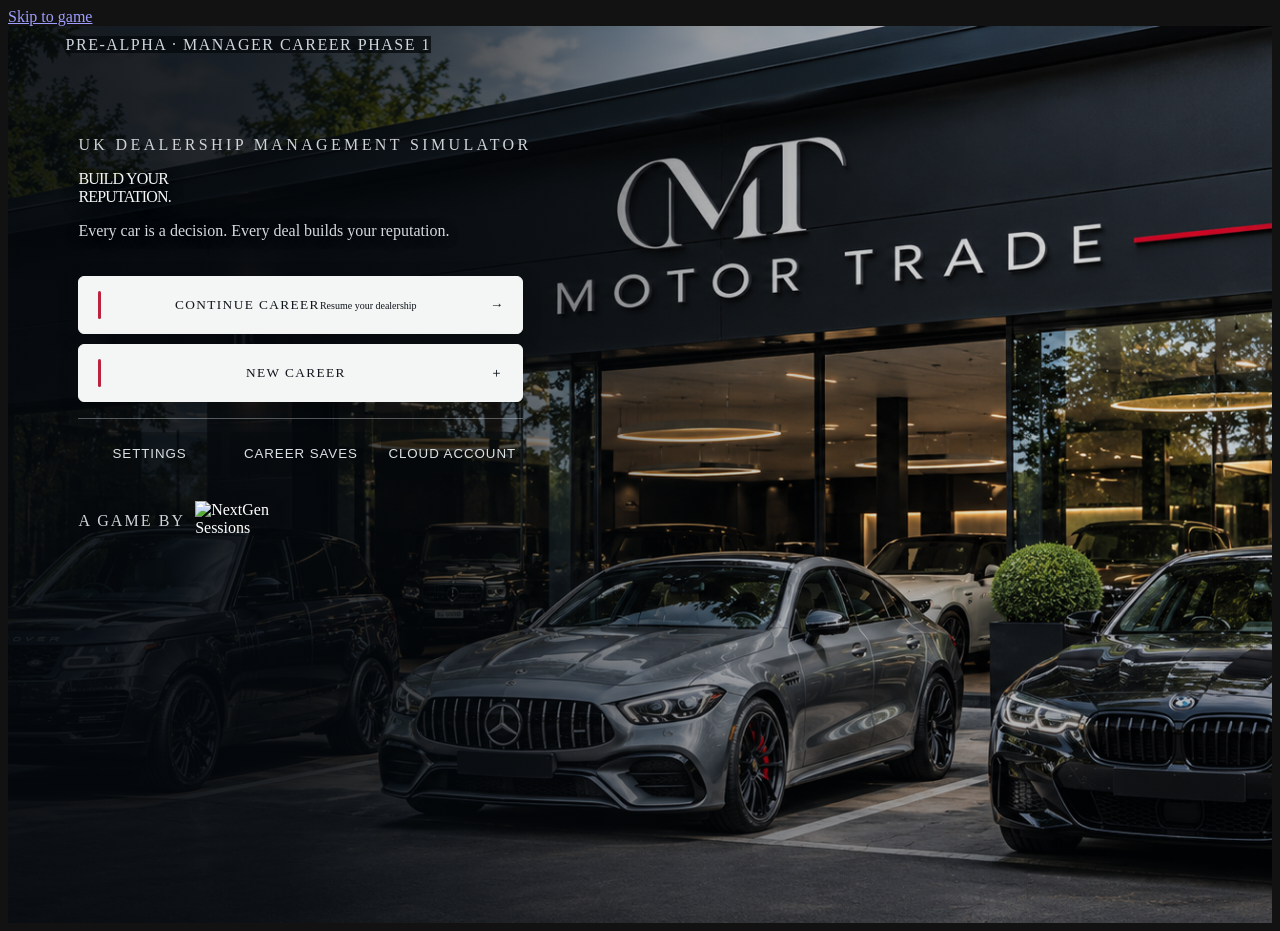
==== index.html @ a19a44f8 "Force browsers to load corrected save validation for manager induction completion" ====
<!doctype html>
<html lang="en-GB">
<head>
  <meta charset="utf-8">
  <meta name="viewport" content="width=device-width,initial-scale=1,viewport-fit=cover">
  <meta name="theme-color" content="#0c151c">
  <meta name="color-scheme" content="dark">
  <meta name="description" content="The Motor Trade by NextGen Sessions. Start a career and build a UK used-car dealership in a management simulation.">
  <meta property="og:type" content="website">
  <meta property="og:site_name" content="NextGen Sessions">
  <meta property="og:title" content="The Motor Trade | UK Car Dealership Simulator">
  <meta property="og:description" content="Every car is a decision. Start a dealership career.">
  <meta property="og:url" content="https://billz2026.github.io/TheMotorTrade/">
  <link rel="canonical" href="https://billz2026.github.io/TheMotorTrade/">
  <link rel="icon" href="./favicon.svg" type="image/svg+xml">
  <link rel="preconnect" href="https://fonts.googleapis.com">
  <link rel="preconnect" href="https://fonts.gstatic.com" crossorigin>
  <link href="https://fonts.googleapis.com/css2?family=Barlow+Condensed:wght@500;600;700;800;900&family=DM+Sans:wght@400;500;600;700;800&family=JetBrains+Mono:wght@500;600;700&display=swap" rel="stylesheet">
  <link rel="stylesheet" href="./styles.css?v=51">
  <link rel="stylesheet" href="./dashboard-polish.css?v=1">
  <link rel="stylesheet" href="./inbox-polish.css?v=1">
  <link rel="stylesheet" href="./auction-polish.css?v=1">
  <link rel="stylesheet" href="./buying-polish.css?v=1">
  <link rel="stylesheet" href="./stock-polish.css?v=2">
  <link rel="stylesheet" href="./sales-polish.css?v=3">
  <link rel="stylesheet" href="./aftersales-polish.css?v=1">
  <link rel="stylesheet" href="./workshop-polish.css?v=1">
  <link rel="stylesheet" href="./finance-polish.css?v=2">
  <link rel="stylesheet" href="./events-polish.css?v=2">
  <link rel="stylesheet" href="./reports-polish.css?v=1">
  <link rel="stylesheet" href="./staff-polish.css?v=2">
  <link rel="stylesheet" href="./premises-polish.css?v=1">
  <link rel="stylesheet" href="./career-progression.css?v=1">
  <link rel="stylesheet" href="./empire-theme-2026.css?v=2">
  <link rel="stylesheet" href="./group-headquarters.css?v=2">
  <link rel="stylesheet" href="./dealer-principal.css?v=1">
  <link rel="stylesheet" href="./supervisor-operations.css?v=1">
  <link rel="stylesheet" href="./menu-brand-2026.css?v=1">
  <link rel="stylesheet" href="./menu-refinement-2026.css?v=1">
  <link rel="stylesheet" href="./career-theme-2026.css?v=2">
  <link rel="stylesheet" href="./dashboard-one-page-2026.css?v=1">
  <link rel="stylesheet" href="./inbox-theme-2026.css?v=2">
  <link rel="stylesheet" href="./auction-theme-2026.css?v=1">
  <link rel="stylesheet" href="./buying-theme-2026.css?v=1">
  <link rel="stylesheet" href="./stock-theme-2026.css?v=1">
  <link rel="stylesheet" href="./workshop-theme-2026.css?v=1">
  <link rel="stylesheet" href="./sales-theme-2026.css?v=1">
  <link rel="stylesheet" href="./finance-theme-2026.css?v=1">
  <link rel="stylesheet" href="./reports-theme-2026.css?v=1">
  <link rel="stylesheet" href="./events-theme-2026.css?v=1">
  <link rel="stylesheet" href="./staff-theme-2026.css?v=1">
  <link rel="stylesheet" href="./reputation-theme-2026.css?v=1">
  <link rel="stylesheet" href="./dealership-theme-2026.css?v=1">
  <link rel="stylesheet" href="./inbox-command-centre.css?v=1">
  <link rel="stylesheet" href="./inbox-compact-premium.css?v=1">
  <link rel="stylesheet" href="./setup-theme-2026.css?v=1">
  <link rel="stylesheet" href="./manager-career.css?v=3">
  <link rel="stylesheet" href="./manager-recruitment.css?v=2">
  <link rel="stylesheet" href="./manager-induction.css?v=1">
  <script src="./vehicle-intel.js?v=3" defer></script>
  <script src="./vehicle-photos.js?v=5" defer></script>
  <script src="./vehicle-accuracy.js?v=1" defer></script>
  <script src="./vehicle-market.js?v=4" defer></script>
  <script src="./premises.js?v=2" defer></script>
  <script src="./people.js?v=9" defer></script>
  <script src="./calendar.js?v=1" defer></script>
  <script src="./monthly.js?v=13" defer></script>
  <script src="./empire-progression.js?v=3" defer></script>
  <script src="./motor-group.js?v=2" defer></script>
  <script src="./dealer-delegation.js?v=2" defer></script>
  <script src="./supervisor-operations.js?v=2" defer></script>
  <script src="./auction-supervisor.js?v=1" defer></script>
  <script src="./career-progression.js?v=5" defer></script>
  <script src="./events.js?v=3" defer></script>
  <script src="./showroom-traffic.js?v=2" defer></script>
  <script src="./workshop.js?v=5" defer></script>
  <script src="./stock-ageing.js?v=1" defer></script>
  <script src="./customers.js?v=14" defer></script>
  <script src="./aftersales.js?v=1" defer></script>
  <script src="./manager-career.js?v=6" defer></script>
  <script src="./manager-interview-bank.js?v=1" defer></script>
  <script src="./manager-recruitment.js?v=4" defer></script>
  <script src="./manager-induction.js?v=3" defer></script>
  <script src="./trading.js?v=34" defer></script>
  <script src="./vehicle-cards.js?v=5" defer></script>
  <script src="./vehicle-view.js?v=5" defer></script>
  <script src="./staff-performance.js?v=1" defer></script>
  <script src="./people-view.js?v=14" defer></script>
  <script src="./monthly-view.js?v=11" defer></script>
  <script src="./events-view.js?v=8" defer></script>
  <script src="./workshop-view.js?v=8" defer></script>
  <script src="./customers-view.js?v=16" defer></script>
  <script src="./aftersales-view.js?v=1" defer></script>
  <script src="./premises-view.js?v=6" defer></script>
  <script src="./group-headquarters-view.js?v=2" defer></script>
  <script src="./auction-hall-view.js?v=4" defer></script>
  <script src="./dashboard-view.js?v=5" defer></script>
  <script src="./inbox-office.js?v=8" defer></script>
  <script src="./buying-desk-view.js?v=5" defer></script>
  <script src="./stock-view.js?v=4" defer></script>
  <script src="./cashflow-forecast.js?v=3" defer></script>
  <script src="./finance-view.js?v=6" defer></script>
  <script src="./career-storage.js?v=2" defer></script>
  <script src="https://cdn.jsdelivr.net/npm/@supabase/supabase-js@2.57.0/dist/umd/supabase.min.js" defer></script>
  <script src="./cloud-config.js?v=1" defer></script>
  <script src="./cloud-careers.js?v=1" defer></script>
  <script src="./cloud-account-ui.js?v=1" defer></script>
  <script src="./simulator.js?v=58" defer></script>
  <title>The Motor Trade | UK Car Dealer Simulator</title>
</head>
<body>
  <a class="skip-link" href="#app">Skip to game</a>
  <div class="top-stripe" aria-hidden="true"></div>
  <div id="app" role="main">
    <section class="menu-screen" id="screen-menu" aria-labelledby="menu-title">
      <header class="menu-top"><span class="menu-status">PRE-ALPHA · MANAGER CAREER PHASE 1</span></header>
      <div class="menu-layout">
        <div class="menu-lead">
          <div class="menu-intro">
            <span class="menu-eyebrow">UK DEALERSHIP MANAGEMENT SIMULATOR</span>
            <span class="menu-mobile-title" aria-hidden="true">THE MOTOR TRADE</span>
            <h1 id="menu-title">BUILD YOUR <span>REPUTATION.</span></h1>
            <p class="menu-strapline">Every car is a decision. Every deal builds your reputation.</p>
          </div>
          <nav class="menu-actions" aria-label="Main menu">
            <div class="menu-primary-actions">
              <button type="button" class="action-btn action-btn-primary" id="menu-continue" data-action="resume" hidden><span><strong>CONTINUE CAREER</strong><small id="menu-resume-description" class="menu-visually-hidden">Resume your dealership</small></span><span class="arrow" aria-hidden="true">→</span></button>
              <button type="button" class="action-btn action-btn-secondary" id="menu-new-career" data-action="new-career"><span><strong>NEW CAREER</strong></span><span class="arrow" aria-hidden="true">＋</span></button>
            </div>
            <div class="menu-utility-actions">
              <button type="button" class="action-btn action-btn-muted" data-action="toggle-settings" aria-controls="menu-guide" aria-expanded="false"><span><strong>SETTINGS</strong></span></button>
              <button type="button" class="action-btn action-btn-muted" data-action="toggle-career-tools" aria-controls="career-tools" aria-expanded="false"><span><strong>CAREER SAVES</strong></span></button>
              <button type="button" class="action-btn action-btn-muted menu-account-button" id="menu-account-toggle" data-cloud-action="toggle-account" aria-controls="cloud-account-panel" aria-expanded="false"><span><strong>CLOUD ACCOUNT</strong></span></button>
            </div>
          </nav>
          <div class="menu-publisher-lockup">
            <span class="menu-publisher-label">A GAME BY</span>
            <img class="parent-wordmark" src="./assets/nextgen-header-wordmark-2026.webp" alt="NextGen Sessions" width="1600" height="663" decoding="async">
          </div>
          <section class="cloud-account-panel" id="cloud-account-panel" hidden aria-label="Player account and cloud saves">
            <div class="cloud-account-heading"><strong>YOUR PLAYER ACCOUNT</strong><span>SECURE CLOUD SAVE</span></div>
            <p id="cloud-service-message" role="status">Checking cloud service. Guest careers remain available.</p>
            <div id="cloud-auth-guest" hidden>
              <div class="cloud-auth-modes">
                <button type="button" id="cloud-mode-signin" data-cloud-action="signin-mode" aria-pressed="true">SIGN IN</button>
                <button type="button" id="cloud-mode-signup" data-cloud-action="signup-mode" aria-pressed="false">CREATE ACCOUNT</button>
              </div>
              <form id="cloud-auth-form">
                <div id="cloud-username-field" hidden>
                  <label for="cloud-username">PLAYER USERNAME</label>
                  <input id="cloud-username" type="text" minlength="3" maxlength="20" pattern="[A-Za-z0-9_-]{3,20}" autocomplete="username" placeholder="Your player name">
                </div>
                <label for="cloud-email">EMAIL ADDRESS</label>
                <input id="cloud-email" type="email" autocomplete="email" maxlength="254" placeholder="player@example.com" required>
                <div id="cloud-password-field">
                  <label for="cloud-password">PASSWORD</label>
                  <input id="cloud-password" type="password" autocomplete="current-password" minlength="8" placeholder="At least 8 characters" required>
                </div>
                <button class="cloud-main-button" id="cloud-auth-submit" type="submit">SIGN IN</button>
              </form>
              <button type="button" class="cloud-link-button" id="cloud-forgot" data-cloud-action="forgot-password">Forgot password?</button>
              <p class="cloud-help">Your email is used for signing in. Your username is your display name. Passwords are managed by Supabase, not stored in the game.</p>
            </div>
            <div id="cloud-password-recovery" hidden>
              <form id="cloud-recovery-form">
                <label for="cloud-new-password">NEW PASSWORD</label>
                <input id="cloud-new-password" type="password" minlength="8" autocomplete="new-password" required>
                <button class="cloud-main-button" type="submit">UPDATE PASSWORD</button>
              </form>
            </div>
            <div id="cloud-auth-user" hidden>
              <p class="cloud-welcome">SIGNED IN AS <strong id="cloud-user-display"></strong></p>
              <p id="cloud-career-summary">Checking for your saved dealership…</p>
              <div class="cloud-actions">
                <button type="button" id="cloud-load-career" data-cloud-action="load-cloud" hidden>LOAD CLOUD CAREER</button>
                <button type="button" id="cloud-resume-device" data-cloud-action="resume-device" hidden>RESUME DEVICE ACCOUNT COPY</button>
                <button type="button" id="cloud-upload-career" data-cloud-action="upload-guest" hidden>UPLOAD DEVICE CAREER</button>
                <button type="button" id="cloud-retry-save" data-cloud-action="retry-cloud" hidden>RETRY CLOUD SAVE</button>
                <button type="button" id="cloud-signout" data-cloud-action="signout">SIGN OUT</button>
              </div>
              <p id="cloud-save-status" role="status" aria-live="polite"></p>
              <p class="cloud-help">Cloud saves use your account. Existing guest careers stay separate until you explicitly upload them.</p>
            </div>
            <p id="cloud-account-feedback" role="status" aria-live="polite" hidden></p>
          </section>
          <div class="menu-save-warning" id="menu-save-warning" role="alert" hidden></div>
          <div id="career-tools" class="career-tools" hidden aria-label="Career save and recovery options">
            <strong>SAVE & RECOVERY</strong>
            <p>Careers save automatically in this browser. Export a JSON backup to keep a copy outside this device or transfer it to another browser.</p>
            <div class="career-tools-actions">
              <button type="button" id="career-export" data-action="export-career">EXPORT CAREER</button>
              <button type="button" data-action="choose-import">IMPORT BACKUP</button>
              <button type="button" id="career-restore" data-action="restore-career" hidden>RESTORE PREVIOUS SAVE</button>
            </div>
            <p id="career-tools-message" role="status" hidden></p>
          </div>
          <input id="career-import-file" type="file" accept=".json,application/json" hidden aria-label="Import The Motor Trade career backup">
          <div class="menu-guide" id="menu-guide" hidden aria-label="Display settings">
            <div class="menu-setting-row"><span>SHOWROOM BACKGROUND</span><button type="button" id="menu-setting-bg" data-action="toggle-showroom" aria-pressed="true">ON</button></div>
            <div class="menu-setting-row"><span>MENU ANIMATION</span><button type="button" id="menu-setting-motion" data-action="toggle-motion" aria-pressed="true">ON</button></div>
          </div>
        </div>
      </div>
    </section>

    <section class="setup-screen" id="screen-setup" hidden aria-labelledby="setup-title">
      <header class="setup-header"><button type="button" class="quiet-button" data-action="menu">← MAIN MENU</button><span>NEW MANAGER CAREER / JOB APPLICATIONS</span></header>
      <div class="manager-setup-layout">
        <div class="manager-setup-left">
          <div class="manager-setup-brand">
            <img src="./assets/nextgen-header-wordmark-2026.webp" width="1600" height="663" alt="NextGen Sessions">
            <span>THE MOTOR <b>TRADE.</b></span>
          </div>
          <p class="manager-kicker">MANAGER CAREER · APPOINTMENT 01</p>
          <h1 id="setup-title">APPLY FOR YOUR FIRST <em>MANAGEMENT JOB.</em></h1>
          <p class="manager-setup-lead">Start with a modest motor-trade CV. Choose a vacancy, submit an application and earn an interview invitation. Only a successful interview can lead to an employment offer.</p>
          <form id="career-form">
            <div class="manager-step-heading"><span>01</span> CREATE YOUR MANAGER</div>
            <label class="input-label" for="dealership-name">MANAGER NAME</label>
            <input id="dealership-name" name="dealershipName" type="text" maxlength="36" minlength="2" value="Alex Morgan" autocomplete="name" required>
            <p class="field-help">Your personal identity is independent of the dealership.</p>
            <div class="manager-profile-grid">
              <div class="manager-profile-field"><label class="input-label" for="manager-dob">DATE OF BIRTH</label><input id="manager-dob" name="dateOfBirth" type="date" value="2001-06-15" min="1960-11-10" max="2005-11-09" required></div>
              <div class="manager-profile-field"><label class="input-label" for="manager-age">AGE AT CAREER START</label><output id="manager-age" for="manager-dob">25 years</output></div>
              <div class="manager-profile-field"><label class="input-label" for="manager-hometown">HOME TOWN</label><input id="manager-hometown" name="hometown" type="text" maxlength="40" minlength="2" value="Birmingham" autocomplete="address-level2" required></div>
              <div class="manager-profile-field"><label class="input-label" for="manager-experience">MOTOR TRADE EXPERIENCE</label><select id="manager-experience" name="experienceYears"><option value="1">1 year</option><option value="2" selected>2 years</option><option value="3">3 years</option></select></div>
              <div class="manager-profile-field"><label class="input-label" for="manager-background">MOST RECENT ROLE</label><select id="manager-background" name="previousRole"><option value="sales-assistant" selected>Sales Assistant</option><option value="junior-sales">Junior Sales Executive</option><option value="buying-assistant">Vehicle Buying Assistant</option><option value="service-admin">Service Administrator</option><option value="vehicle-prep">Vehicle Preparation Assistant</option></select></div>
              <div class="manager-profile-field"><label class="input-label" for="manager-qualification">EDUCATION / TRAINING</label><select id="manager-qualification" name="qualification"><option value="gcse" selected>GCSEs / equivalent</option><option value="sales-level2">Level 2 Sales / Customer Service</option><option value="vehicle-level2">Level 2 Motor Vehicle</option><option value="business-level3">Level 3 Business Administration</option></select></div>
            </div>
            <div class="manager-cv-teaser" aria-live="polite"><div><strong>ENTRY-LEVEL CV</strong><span>90-DAY PROBATION</span></div><p id="manager-cv-teaser">25 years · Birmingham · Sales Assistant · 2 years trade experience</p><small>No prior dealership management appointments. Limited track record.</small></div>
            <div class="manager-step-heading"><span>02</span> SELECT YOUR FIRST EMPLOYER</div>
            <div class="manager-choice-panel" aria-live="polite">
              <strong id="manager-employer-name">Select a dealership</strong>
              <p id="manager-employer-description">Choose an accessible independent from the employer list.</p>
            </div>
            <div class="manager-setup-facts" aria-label="Selected dealership appointment">
              <div><small>EMPLOYER CASH</small><strong id="manager-opening-cash">—</strong></div>
              <div><small>BOARD SALES TARGET</small><strong id="manager-board-target">—</strong></div>
              <div><small>STARTING MANAGER REP</small><strong>5 / 100</strong></div>
              <div><small>OPENING TEAM</small><strong>4 salaried staff</strong></div>
            </div>
            <p class="manager-setup-disclaimer">You are applying for a job, not buying this business. The owner reviews your CV and interview. Rejection is possible. Only accepting an actual offer creates the managed dealership.</p>
            <p id="application-candidate-notice" class="application-candidate-notice" hidden>Your CV is locked while job applications are active. To change your details, you must restart the job search.</p>
            <button class="manager-setup-submit" id="manager-career-submit" type="submit">APPLY FOR THIS VACANCY <span aria-hidden="true">→</span></button>
            <button type="button" id="restart-job-search" class="application-reset" data-action="restart-job-search" hidden>RESTART JOB SEARCH WITH A NEW CV</button>
          </form>
        </div>
        <div class="manager-setup-right" aria-labelledby="manager-employer-heading">
          <div class="manager-setup-right-head">
            <div><p class="manager-kicker">UK MOTOR TRADE JOB CENTRE</p><h2 id="manager-employer-heading">Current management vacancies</h2><p>Shortlisting and interviews are required. More established employers remain inaccessible at entry level.</p></div>
            <span class="manager-employer-count" id="manager-employer-count">20 AVAILABLE</span>
          </div>
          <div class="manager-employer-tools">
            <input id="employer-search" type="search" placeholder="Search dealership or city" aria-label="Search dealerships" autocomplete="off">
            <select id="employer-filter" aria-label="Filter employer availability">
              <option value="all">All 50</option>
              <option value="available">Available</option>
              <option value="locked">Locked</option>
            </select>
          </div>
          <div class="manager-employer-register" id="employer-list" role="group" aria-label="Available and locked dealerships"></div>
        </div>
      </div>
    </section>

    <section class="recruitment-screen" id="screen-recruitment" hidden aria-labelledby="recruitment-title">
      <header class="recruitment-topbar">
        <button type="button" class="quiet-button" data-action="menu">← MAIN MENU</button>
        <span>MANAGER CAREER / RECRUITMENT PROCESS</span>
      </header>
      <main class="recruitment-shell">
        <aside class="recruitment-company">
          <p class="manager-kicker">THE MOTOR TRADE / APPOINTMENTS</p>
          <h1 id="recruitment-title">Management <em>interview</em></h1>
          <p class="recruitment-lead">Your answers help determine whether the owner will offer you the role. Good answers improve your chances; an appointment is not automatic.</p>
          <div class="recruitment-company-details" id="recruitment-company-details"></div>
          <div class="recruitment-sidebar-note" id="recruitment-candidate-summary"></div>
          <button type="button" class="recruitment-back" data-action="return-to-job-search" id="recruitment-vacancies-link">VIEW OTHER VACANCIES</button>
          <button type="button" class="recruitment-back recruitment-reset" data-action="restart-job-search">RESTART APPLICATIONS &amp; CV</button>
        </aside>
        <div class="recruitment-main">
          <div id="recruitment-stage" aria-live="polite"></div>
          <p class="recruitment-save-warning" id="recruitment-save-warning" role="status" hidden>Unable to save application progress in this browser. Keep this tab open.</p>
        </div>
      </main>
    </section>

    <section class="induction-screen" id="screen-induction" hidden aria-labelledby="induction-title">
      <header class="induction-topbar">
        <button type="button" class="quiet-button" data-action="menu">← MAIN MENU</button>
        <span>MANAGER CAREER / FIRST-DAY INDUCTION</span>
      </header>
      <main class="induction-shell">
        <aside class="induction-aside">
          <p class="manager-kicker">YOUR FIRST APPOINTMENT</p>
          <h1 id="induction-title">MEET THE TEAM.<br><em>TAKE CONTROL.</em></h1>
          <p>Your first day is a genuine management handover. Meet your employer's actual team, inspect the opening position and set the limits your staff will work within.</p>
          <div id="induction-company-summary" class="induction-company-summary"></div>
          <div id="induction-progress-list" class="induction-progress-list"></div>
          <p class="induction-notice">No trading day advances until you complete induction. The company's cash and staff remain unchanged by introductory meetings.</p>
        </aside>
        <section class="induction-content">
          <div id="induction-content" aria-live="polite"></div>
        </section>
      </main>
    </section>

    <section class="game-screen" id="screen-career" hidden aria-label="Career mode">
      <div class="career-layout">
        <aside class="career-sidebar">
          <button type="button" class="sidebar-logo" data-action="dashboard" aria-label="Go to dashboard">
            <span class="sidebar-identity-art" aria-hidden="true"><img src="./assets/motor-trade-approved-logo.png" width="1920" height="819" alt="" decoding="async"></span>
            <span class="sidebar-identity-caption">DEALERSHIP MANAGEMENT</span>
          </button>
          <div class="sidebar-career sidebar-career-featured" aria-label="Your dealership">
            <span class="section-overline" id="sidebar-career-label">YOUR DEALERSHIP</span>
            <strong data-bind="company">FIRST LOT MOTORS</strong>
            <small id="manager-sidebar-role">INDEPENDENT MOTOR TRADER</small>
          </div>
          <div class="sidebar-rule"></div>
          <p class="nav-heading">DEPARTMENTS</p>
          <nav class="career-nav" aria-label="Career navigation">
            <button type="button" data-page="manager" id="manager-profile-nav" hidden><span class="nav-icon"><svg viewBox="0 0 24 24" class="nav-svg" fill="none" stroke="currentColor" stroke-width="1.7" stroke-linecap="round" stroke-linejoin="round" aria-hidden="true"><circle cx="12" cy="7" r="4"/><path d="M4 21v-2a8 8 0 0 1 16 0v2M19 4h3m-1-2v4"/></svg></span> Manager Profile</button>
            <button type="button" data-page="dashboard" aria-current="page"><span class="nav-icon"><svg viewBox="0 0 24 24" class="nav-svg" fill="none" stroke="currentColor" stroke-width="1.7" stroke-linecap="round" stroke-linejoin="round" aria-hidden="true"><rect x="3" y="3" width="7" height="7" rx="1"/><rect x="14" y="3" width="7" height="7" rx="1"/><rect x="3" y="14" width="7" height="7" rx="1"/><rect x="14" y="14" width="7" height="7" rx="1"/></svg></span> Dashboard</button>
            <button type="button" data-page="inbox"><span class="nav-icon"><svg viewBox="0 0 24 24" class="nav-svg" fill="none" stroke="currentColor" stroke-width="1.7" stroke-linecap="round" stroke-linejoin="round" aria-hidden="true"><rect x="3" y="5" width="18" height="14" rx="2"/><path d="m3 7 9 6 9-6"/></svg></span> Inbox <span class="nav-unread" data-bind="unread" hidden>3</span></button>
            <button type="button" data-page="auctionHall"><span class="nav-icon"><svg viewBox="0 0 24 24" class="nav-svg" fill="none" stroke="currentColor" stroke-width="1.7" stroke-linecap="round" stroke-linejoin="round" aria-hidden="true"><path d="m9 7 8 8M12 4l8 8M7 10l8 8M4 21l7-7M3 21h8"/><path d="M10 2 7 5l11 11 3-3z"/></svg></span> Auction Hall</button>
            <button type="button" data-page="auctions"><span class="nav-icon"><svg viewBox="0 0 24 24" class="nav-svg" fill="none" stroke="currentColor" stroke-width="1.7" stroke-linecap="round" stroke-linejoin="round" aria-hidden="true"><path d="M2 12 7 7l4 2 3-3 8 5-6 9-5-3-4 2-5-5z"/><path d="m8 14 4 3 2-2"/></svg></span> Buying Desk</button>
            <button type="button" data-page="stock"><span class="nav-icon"><svg viewBox="0 0 24 24" class="nav-svg" fill="none" stroke="currentColor" stroke-width="1.7" stroke-linecap="round" stroke-linejoin="round" aria-hidden="true"><path d="M5 17h14l2-6-3-5H6l-3 5z"/><circle cx="7.5" cy="17" r="1.5"/><circle cx="16.5" cy="17" r="1.5"/><path d="M6 6 4 3m14 3 2-3M3 11h18"/></svg></span> Vehicle Stock</button>
            <button type="button" data-page="workshop"><span class="nav-icon"><svg viewBox="0 0 24 24" class="nav-svg" fill="none" stroke="currentColor" stroke-width="1.7" stroke-linecap="round" stroke-linejoin="round" aria-hidden="true"><path d="M14.5 6.5a5 5 0 0 0-7 6.7L3 17.7 6.3 21l4.5-4.5a5 5 0 0 0 6.7-7L14 13l-3-3z"/></svg></span> Workshop</button>
            <button type="button" data-page="sales"><span class="nav-icon"><svg viewBox="0 0 24 24" class="nav-svg" fill="none" stroke="currentColor" stroke-width="1.7" stroke-linecap="round" stroke-linejoin="round" aria-hidden="true"><circle cx="9" cy="8" r="3"/><path d="M3 20v-2a6 6 0 0 1 12 0v2M16 8h6M19 5v6"/></svg></span> Sales Office</button>
            <button type="button" data-page="finance"><span class="nav-icon"><svg viewBox="0 0 24 24" class="nav-svg" fill="none" stroke="currentColor" stroke-width="1.7" stroke-linecap="round" stroke-linejoin="round" aria-hidden="true"><rect x="3" y="5" width="18" height="15" rx="2"/><path d="M3 9h18M16 14h3"/></svg></span> Finances</button>
            <button type="button" data-page="reports"><span class="nav-icon"><svg viewBox="0 0 24 24" class="nav-svg" fill="none" stroke="currentColor" stroke-width="1.7" stroke-linecap="round" stroke-linejoin="round" aria-hidden="true"><path d="M4 20V10M10 20V4M16 20v-8M22 20v-5M2 20h21"/></svg></span> Management Reports</button>
            <button type="button" data-page="events"><span class="nav-icon"><svg viewBox="0 0 24 24" class="nav-svg" fill="none" stroke="currentColor" stroke-width="1.7" stroke-linecap="round" stroke-linejoin="round" aria-hidden="true"><rect x="3" y="5" width="18" height="16" rx="2"/><path d="M7 3v4m10-4v4M3 10h18m-13 4h3m3 0h3m-9 4h3"/></svg></span> Deal Day & Meetings</button>
            <button type="button" data-page="staff"><span class="nav-icon"><svg viewBox="0 0 24 24" class="nav-svg" fill="none" stroke="currentColor" stroke-width="1.7" stroke-linecap="round" stroke-linejoin="round" aria-hidden="true"><circle cx="9" cy="8" r="3"/><path d="M3 20v-2a6 6 0 0 1 12 0v2M17 6a3 3 0 0 1 0 6m4 8v-2a6 6 0 0 0-4-5.6"/></svg></span> Staff & Recruitment</button>
            <button type="button" data-page="reputation"><span class="nav-icon"><svg viewBox="0 0 24 24" class="nav-svg" fill="none" stroke="currentColor" stroke-width="1.7" stroke-linecap="round" stroke-linejoin="round" aria-hidden="true"><path d="m12 2 3.1 6.4 7 .9-5.1 5 .9 7-5.9-3.1-5.9 3.1.9-7-5.1-5 7-.9z"/></svg></span> Reputation</button>
            <button type="button" data-page="group" id="group-owner-nav"><span class="nav-icon"><svg viewBox="0 0 24 24" class="nav-svg" fill="none" stroke="currentColor" stroke-width="1.7" stroke-linecap="round" stroke-linejoin="round" aria-hidden="true"><rect x="3" y="10" width="8" height="11" rx="1"/><rect x="13" y="3" width="8" height="18" rx="1"/><path d="M5 13h4M5 17h4M15 7h4M15 11h4M15 15h4"/></svg></span> Group Headquarters</button>
            <button type="button" data-page="business"><span class="nav-icon"><svg viewBox="0 0 24 24" class="nav-svg" fill="none" stroke="currentColor" stroke-width="1.7" stroke-linecap="round" stroke-linejoin="round" aria-hidden="true"><rect x="4" y="3" width="16" height="18" rx="1"/><path d="M9 21v-5h6v5M8 7h2m4 0h2M8 11h2m4 0h2"/></svg></span> My Dealership</button>
          </nav>
          <div class="sidebar-bottom">
            <button type="button" class="sidebar-save-tools" data-cloud-action="open-account">ACCOUNT & CLOUD</button>
            <button type="button" class="sidebar-save-tools" data-action="open-career-tools">SAVE & BACKUP</button>
            <div class="sidebar-publisher" aria-label="A game by NextGen Sessions">
              <span>A GAME BY</span>
              <img src="./assets/nextgen-header-wordmark-2026.webp" alt="NextGen Sessions" width="1600" height="663" loading="lazy">
            </div>
            <button type="button" class="sidebar-exit" data-action="menu">← MAIN MENU</button>
          </div>
        </aside>

        <div class="career-main">
          <header class="career-topbar">
            <div class="topbar-location"><small>THE MOTOR TRADE <span>/</span> CAREER</small><strong id="topbar-page">DASHBOARD</strong></div>
            <div class="topbar-actions">
              <div class="game-clock"><span class="clock-icon">▣</span><div><small>GAME DATE</small><strong data-bind="date">MON 09 NOV 2026</strong></div></div>
              <button type="button" id="continue-day" class="continue-button" data-action="continue"><span id="continue-label">CONTINUE</span><b aria-hidden="true">▶</b></button>
            </div>
          </header>
          <div class="game-notice" id="save-warning" role="alert" hidden>Could not save your career. Export a backup before leaving.</div>
          <div class="game-notice" id="cloud-career-warning" role="status" hidden></div>
          <div class="game-notice game-event" id="event-notice" role="status" hidden></div>
          <button type="button" id="trade-feedback-toast" class="trade-feedback-toast" data-action="dismiss-feedback" role="status" aria-live="polite" aria-label="Trading result, click to dismiss" hidden></button>

          <div class="career-content">
            <div id="events-banner" class="events-banner" aria-live="polite"></div>
            <section class="career-panel manager-cv-page" data-panel="manager" hidden aria-labelledby="manager-profile-title">
              <header class="manager-cv-page-head"><p class="section-overline">MANAGEMENT CAREER / PERSONAL RECORD</p><h1 id="manager-profile-title">MANAGER PROFILE <em>&amp; CV</em></h1><p>Your qualifications, experience, performance history and career standing. This profile belongs to you, not the dealership.</p></header>
              <div id="manager-profile-content" aria-live="polite"></div>
            </section>
            <section class="career-panel dashboard-control" data-panel="dashboard" aria-labelledby="dashboard-title">
              <div class="dashboard-heading">
                <div><p class="section-overline" id="dashboard-career-kicker">YOUR DEALERSHIP / LIVE MANAGEMENT OVERVIEW</p><h1 id="dashboard-title">DEALERSHIP <em>OVERVIEW.</em></h1></div>
                <span class="dashboard-day-tag" data-bind="day-label">DAY 01</span>
              </div>

              <div id="manager-career-strip" hidden aria-live="polite"></div>

              <div class="stat-grid dashboard-kpis" role="group" aria-label="Live dealership key figures">
                <button type="button" class="stat-tile dashboard-kpi" data-page="finance" aria-label="Open finances">
                  <span>CASH BALANCE</span><strong data-bind="cash">£45,000</strong>
                  <small data-bind="dashboard-cash-note">Before future bills</small>
                </button>
                <button type="button" class="stat-tile dashboard-kpi" data-page="stock" aria-label="Open vehicle stock">
                  <span>VEHICLE INVENTORY</span><strong data-bind="stock">0 / 4</strong>
                  <small data-bind="dashboard-stock-note">0 listed for sale</small>
                </button>
                <button type="button" class="stat-tile dashboard-kpi" data-page="reports" aria-label="Open monthly sales target">
                  <span>SALES THIS MONTH</span><strong data-bind="dashboard-monthly-sales">0 / 2</strong>
                  <small data-bind="dashboard-sales-note">2 units to target</small>
                </button>
                <button type="button" class="stat-tile dashboard-kpi" data-page="finance" aria-label="Open operating performance">
                  <span>OPERATING CONTRIBUTION</span><strong data-bind="dashboard-operating">£0</strong>
                  <small>Current month · before tax and finance</small>
                </button>
                <button type="button" class="stat-tile dashboard-kpi stat-tile-gold" data-page="reputation" aria-label="Open trade reputation">
                  <span>TRADE REPUTATION</span><strong data-bind="reputation-score">5 / 100</strong>
                  <small data-bind="reputation">NEW TRADER</small>
                </button>
                <button type="button" class="stat-tile dashboard-kpi" data-page="auctionHall" aria-label="Open weekly auction calendar">
                  <span>NEXT AUCTION</span><strong data-bind="dashboard-auction">DAY 01</strong>
                  <small data-bind="dashboard-auction-note">Next Monday or month-end sale</small>
                </button>
              </div>

              <div id="dashboard-operating-strip" class="dashboard-operating-strip" aria-label="Stock, customers and operating commitments"></div>
              <div class="dashboard-workspace" aria-label="Career goals, priorities and latest messages">
              <div id="dashboard-career-progress"></div>

              <div class="dashboard-grid dashboard-command-grid">
                <section class="panel-card priorities dashboard-task-panel" aria-labelledby="priorities-title">
                  <div class="panel-card-header"><div><p class="section-overline">MANAGER'S DESK</p><h2 id="priorities-title">WHAT NEEDS ATTENTION</h2></div><span class="tiny-index">TOP 3 ACTIONS</span></div>
                  <div id="dashboard-priorities" class="dashboard-priority-list" aria-live="polite"></div>
                </section>
                <section class="panel-card inbox-widget dashboard-updates-panel" aria-labelledby="widget-inbox-title">
                  <div class="panel-card-header"><div><p class="section-overline">BUSINESS COMMUNICATIONS</p><h2 id="widget-inbox-title">LATEST MESSAGES <small id="widget-unread-label">0 UNREAD</small></h2></div><button type="button" class="text-link" data-page="inbox">INBOX ↗</button></div>
                  <div id="dashboard-inbox" class="inbox-preview"></div>
                </section>
              </div>
              </div>

              <details class="dashboard-detail-drawer">
                <summary><span>MONTHLY PERFORMANCE & CAREER DETAILS</span><span class="dashboard-career-summary">CAREER SOLD <strong data-bind="sales">0</strong> · GROSS TRADE MARGIN <strong data-bind="trade-profit">£0</strong></span></summary>
                <div id="monthly-dashboard-target" class="monthly-dashboard-target" aria-live="polite"></div>
                <p>Operating contribution reflects recorded vehicle margin, staff costs and accrued premises expenses. It is not net profit and excludes unmodelled tax, finance and depreciation.</p>
              </details>
            </section>

            <section class="career-panel inbox-control inbox-command" data-panel="inbox" hidden aria-labelledby="inbox-title">
              <header class="inbox-heading ic-hero">
                <div class="ic-hero-copy">
                  <p class="ic-eyebrow">THE MOTOR TRADE <span class="ic-eyebrow-slash">/</span> <span id="inbox-manager-role">DEALER PRINCIPAL</span></p>
                  <h1 id="inbox-title">Management <em>Inbox</em></h1>
                </div>
                <div class="ic-hero-status">
                  <span id="inbox-current-day" class="ic-day-label">DAY 01</span>
                  <p id="inbox-command-summary" class="ic-command-status" role="status" aria-live="polite">Checking management priorities</p>
                  <span id="inbox-current-date" class="ic-calendar-date">TRADING CALENDAR</span>
                </div>
              </header>

              <div class="ic-overview" aria-label="Live management position">
                <div class="inbox-stat-strip ic-metrics">
                  <button type="button" class="ic-metric ic-metric-decision" data-action="inbox-view-decisions">
                    <span class="ic-metric-label">APPROVALS</span>
                    <strong id="inbox-action-count" data-tone="neutral">0</strong>
                    <span class="ic-metric-foot">YOUR DECISIONS <span aria-hidden="true">↗</span></span>
                  </button>
                  <button type="button" class="ic-metric ic-metric-alert" data-action="inbox-view-alerts">
                    <span class="ic-metric-label">FINANCIAL RISKS</span>
                    <strong id="inbox-critical-count">0</strong>
                    <span class="ic-metric-foot">ARREARS TYPES <span aria-hidden="true">↗</span></span>
                  </button>
                  <button type="button" class="ic-metric ic-metric-unread" data-action="inbox-view-unread">
                    <span class="ic-metric-label">UNREAD MAIL</span>
                    <strong id="inbox-unread-summary" data-tone="neutral">0</strong>
                    <span class="ic-metric-foot">NEW REPORTS <span aria-hidden="true">↗</span></span>
                  </button>
                  <span id="inbox-paid-count" hidden>0</span>
                </div>
                <section class="ic-priority" aria-labelledby="inbox-priority-heading">
                  <div class="ic-priority-head">
                    <div><small>MANAGEMENT PRIORITY</small><h2 id="inbox-priority-heading">Next decision</h2></div>
                    <button type="button" data-action="inbox-view-decisions">VIEW QUEUE <span aria-hidden="true">↗</span></button>
                  </div>
                  <div id="inbox-priority-list" class="ic-priority-list" aria-live="polite"></div>
                </section>
              </div>

              <div class="ic-workspace-label">
                <div><span class="ic-workspace-kicker">HEAD OFFICE / MESSAGES</span>
                  <h2>Correspondence</h2></div>
                <div class="ic-workspace-tools">
                  <label class="ic-search" for="inbox-search">
                    <svg viewBox="0 0 24 24" aria-hidden="true" fill="none" stroke="currentColor" stroke-width="1.8"><circle cx="10.8" cy="10.8" r="6.4"/><path d="m16 16 5 5"/></svg>
                    <input type="search" id="inbox-search" placeholder="Search messages" autocomplete="off" aria-label="Search all displayed correspondence">
                  </label>
                  <button type="button" class="secondary-button ic-mark-read" data-action="mark-all-read">MARK ALL READ</button>
                </div>
              </div>
              <div class="ic-workspace-filters">
                <nav id="inbox-filter-buttons" class="inbox-filters" aria-label="Filter dealership communications"></nav>
              </div>
              <div class="inbox-layout panel-card">
                <div class="inbox-column">
                  <div class="inbox-column-head">
                    <span>MESSAGES <small id="inbox-filter-count">0 SHOWN</small></span>
                    <span id="inbox-unread-count">0 UNREAD</span>
                  </div>
                  <div class="inbox-list" id="inbox-list" aria-label="Dealership message list"></div>
                </div>
                <div class="inbox-detail" id="inbox-detail" aria-label="Selected message and decisions"><p>Select a message to review it.</p></div>
              </div>
              <details class="inbox-policy"><summary>OWNER AUTHORITY &amp; FINANCIAL SAFEGUARDS</summary>
                <p>Viewing or reading mail never moves money. An approval executes only through the existing buying, workshop, sales or staff transaction, subject to the current business position. Paid receipts are historical records, not duplicate invoices.</p>
              </details>
            </section>

            <section class="career-panel auction-hall-control" data-panel="auctionHall" hidden aria-labelledby="auction-hall-title">
              <header class="auction-page-heading"><div><h1 id="auction-hall-title">AUCTION <em>ROSTRUM.</em></h1><p>Review each vehicle, assess the full cost and bid with confidence.</p></div><span class="career-chip">ONE LOT AT A TIME</span></header>
              <div id="auction-hall-view" aria-live="polite"></div>
            </section>

            <section class="career-panel buying-desk-control" data-panel="auctions" hidden aria-labelledby="auctions-title">
              <header class="buy-page-heading">
                <div><h1 id="auctions-title">DIRECT <em>SOURCING.</em></h1>
                  <p>Choose a seller, check the numbers and negotiate a purchase.</p>
                </div>
              </header>
              <div id="market-progression" class="buy-level-strip" aria-live="polite"></div>
              <div id="market-sellers" class="buying-desk-content" aria-live="polite"></div>
            </section>

            <section class="career-panel stock-page-control" data-panel="stock" hidden aria-labelledby="stock-title">
              <header class="stock-page-heading"><div><h1 id="stock-title">INVENTORY <em>CONTROL.</em></h1><p>Manage ageing stock, holding charges and pricing decisions.</p></div></header>
              <div id="stock-list" class="stock-control"></div>
            </section>

            <section class="career-panel workshop-page-control" data-panel="workshop" hidden aria-labelledby="workshop-title">
              <header class="workshop-page-heading"><div><h1 id="workshop-title">PREPARATION <em>CONTROL.</em></h1><p>Assess, authorise repairs and complete quality checks.</p></div></header>
              <div id="workshop-board" class="ws-control" aria-live="polite"></div>
            </section>

            <section class="career-panel sales-control" data-panel="sales" hidden aria-labelledby="sales-title">
              <header class="sales-page-heading"><div><h1 id="sales-title">RETAIL <em>PIPELINE.</em></h1><p>Manage enquiries, completed handovers and post-sale customer care.</p></div></header>
              <div id="aftersales-board" aria-live="polite"></div>
              <div id="sales-list" class="so-control" aria-live="polite"></div>
              <details class="so-policy"><summary>CUSTOMER DEPOSITS & PART-EXCHANGE RULES</summary><p>A customer enquiry or viewing is not a reservation. A £250 deposit is held separately from business cash until collection; only the remaining balance is collected at handover. Buyer cancellation may allow fair retention for actual customer-specific costs, while dealership fault requires a full refund. Part-exchanges require an agreed allowance and occupy a stock space. No retail sale or revenue is recorded until handover.</p></details>
            </section>

            <section class="career-panel finance-control" data-panel="finance" hidden aria-labelledby="finance-title">
              <header class="finance-page-heading"><div><h1 id="finance-title">FINANCIAL <em>CONTROL.</em></h1><p>Plan purchases, repairs and the cash needed to keep trading.</p></div></header>
              <div id="finance-overview" class="fin-control" aria-live="polite"></div>
              <section class="fin-ledger-section" aria-label="Transaction history"><div id="finance-ledger-toolbar"></div><div id="ledger-list" class="fin-ledger-list"></div></section>
              <details class="fin-help"><summary>HOW TO READ THE FINANCES</summary><p><strong>Cash balance</strong> is actual dealership cash. <strong>Cash after repair reserves</strong> removes funds earmarked for outstanding vehicle preparation, but not future rent, wages or auction invoices. <strong>Stock invested</strong> is money already spent on vehicles still held; it cannot be used until a vehicle sells. <strong>Gross trade margin</strong> reflects completed deals, while <strong>operating contribution</strong> also deducts recorded staff costs, premises expenses, stock ageing and paid aftersales claims. Customer deposits are held separately. The cash forecast assumes no future sales and is planning-only; it does not charge cash. This is a fictional management view, not statutory accounts.</p></details>
            </section>

            <section class="career-panel events-page-control" data-panel="events" hidden aria-labelledby="events-title">
              <header class="events-page-heading"><div><h1 id="events-title">OPERATIONS <em>DIARY.</em></h1><p>Trading milestones, Deal Day sessions and management decisions.</p></div></header>
              <div id="events-view" class="eo-control" aria-live="polite"></div>
            </section>

            <section class="career-panel reports-page-control" data-panel="reports" hidden aria-labelledby="reports-title">
              <header class="reports-page-heading"><div><h1 id="reports-title">MANAGEMENT <em>REPORTS.</em></h1><p>Monthly targets, trading results, cash and operational risks.</p></div></header>
              <div id="monthly-report-view" class="mr-control" aria-live="polite"></div>
              <details class="mr-guide"><summary>HOW MONTHLY TARGETS AND ARCHIVED REPORTS WORK</summary><p>Sales targets are set at the start of each real calendar month; the first partial month begins on 9 November 2026. Success requires the unit sales target and positive operating contribution after staff and premises costs. Salesperson targets adjust for tenure. Completed reports remain archived in your saved career, and are not recalculated from the live business.</p></details>
            </section>

            <section class="career-panel staff-page-control" data-panel="staff" hidden aria-labelledby="staff-title">
              <header class="staff-page-heading"><div><h1 id="staff-title">TEAM & <em>HIRING.</em></h1><p>Track real staff results, wages, recruitment and performance concerns.</p></div></header>
              <div id="people-board" class="sd-control" aria-live="polite"></div>
            </section>

            <section class="career-panel reputation-page-control" data-panel="reputation" hidden aria-labelledby="reputation-title">
              <div class="page-heading"><div><p class="section-overline">DEALERSHIP STANDING / CUSTOMER TRUST</p><h1 id="reputation-title">YOUR <em>REPUTATION.</em></h1><p>Follow your standing, understand what affects it and see the next genuine milestone.</p></div><span class="career-chip">LIVE TRUST SCORE</span></div>
              <div id="reputation-view" class="rep-view" aria-live="polite"></div>
            </section>

            <section class="career-panel group-hq-control" data-panel="group" hidden aria-labelledby="group-hq-title">
              <header class="group-page-heading"><div><p class="section-overline">OWNERSHIP / GROUP FINANCIAL CONTROL</p><h1 id="group-hq-title">GROUP <em>HEADQUARTERS.</em></h1><p>Open and operate a second independent UK branch, with its own capital, stock, customers and accounts.</p></div></header>
              <div id="group-view" class="group-hq-view" aria-live="polite"></div>
            </section>

            <section class="career-panel premises-page-control" data-panel="business" hidden aria-labelledby="business-title">
              <header class="premises-page-heading"><div><h1 id="business-title">MY <em>DEALERSHIP.</em></h1><p>Space, workshop capacity, operating costs and upgrade decisions.</p></div><button type="button" class="secondary-button hq-save" data-action="save">SAVE CAREER</button></header>
              <div class="hq-identity"><div class="hq-identity-title"><small><span id="business-role-caption">INDEPENDENT MOTOR TRADER · STARTING CAPITAL</span> <span data-bind="starting-capital">£45,000</span></small><h2 data-bind="company">First Lot Motors</h2><p>DEALERSHIP CAREER PROFILE</p></div><div class="hq-identity-facts">
                <div><small>CAREER</small><strong data-bind="day-label">DAY 01</strong></div>
                <div><small>REPUTATION</small><strong data-bind="reputation-score">5 / 100</strong></div>
                <div><small>STAFF</small><strong data-bind="staff-count">0</strong></div>
                <div><small>FORECOURT</small><strong data-bind="forecourt-capacity">4 vehicles</strong></div>
                <div><small>WORKSHOP</small><strong data-bind="workshop-bays">4</strong></div>
                <div><small>MONTHLY TARGET</small><strong data-bind="monthly-target">0 / 2</strong></div>
              </div></div>
              <div id="premises-view" class="hq-view" aria-live="polite"></div>
            </section>
          </div>
          <footer class="career-footer"><span>THE MOTOR TRADE <b>•</b> NEXTGEN SESSIONS</span><span>PRE-ALPHA WORKSHOP & VEHICLE LIFECYCLE / LOCAL SAVE</span></footer>
          <div id="career-promotion" class="career-promotion-layer" hidden></div>
        </div>
      </div>
    </section>
  </div>
  <noscript><p class="noscript">JavaScript is required for career mode. Enable JavaScript to start The Motor Trade.</p></noscript>
</body>
</html>
---- dashboard-polish.css ----
/* Dashboard v0.9.38 — presentation-only polish.
 * Deliberately scoped to the visible Dashboard. No simulation, save,
 * account, other department, or shared navigation behavior changes.
 */
#screen-career:has(.dashboard-control:not([hidden])) .career-topbar{
  min-height:61px;
  padding:9px clamp(17px,2.35vw,32px);
}
#screen-career:has(.dashboard-control:not([hidden])) .topbar-location{gap:1px}
#screen-career:has(.dashboard-control:not([hidden])) .topbar-location strong{font-size:21px}
#screen-career:has(.dashboard-control:not([hidden])) .topbar-actions{gap:17px}
#screen-career:has(.dashboard-control:not([hidden])) .career-content{
  padding:12px clamp(17px,2.35vw,32px) 22px;
}
#screen-career:has(.dashboard-control:not([hidden])) .game-notice{
  margin:8px clamp(17px,2.35vw,32px) 0;
  padding:8px 11px;
  font-size:10px;
  line-height:1.45;
  background:#332c26;
  border-color:#755b43;
}
/* Keep genuine deadlines and meetings conspicuous. Quiet monthly
 * calendar reminders are deliberately a single-line status strip. */
#screen-career .dashboard-event-compact{margin:0 0 11px}
#screen-career .dashboard-event-compact .event-banner{
  min-height:51px;
  padding:8px 12px;
  gap:12px;
  border-radius:6px;
  align-items:center;
}
#screen-career .dashboard-event-compact .event-banner>div{min-width:0;flex:1}
#screen-career .dashboard-event-compact .event-banner h3{
  font-size:18px;
  line-height:1.1;
  margin:1px 0;
}
#screen-career .dashboard-event-compact .event-banner p{
  font-size:10px;
  line-height:1.35;
  max-width:100%;
}
#screen-career .dashboard-event-compact .event-neutral-banner small,
#screen-career .dashboard-event-compact .event-neutral-banner p{display:none}
#screen-career .dashboard-event-compact .secondary-button{
  flex:0 0 auto;
  padding:8px 11px;
  min-height:34px;
  font-size:9px;
}
/* The game header already says Dashboard. Remove the second eyebrow,
 * not the semantic page heading, and retain the current game-day badge. */
.dashboard-control .dashboard-heading{
  margin:0 0 10px;
  min-height:34px;
  align-items:center;
}
.dashboard-control .dashboard-heading .section-overline{display:none}
.dashboard-control .dashboard-heading h1{
  font-size:clamp(25px,2.45vw,31px);
  line-height:1.05;
  letter-spacing:.02em;
}
.dashboard-control .dashboard-day-tag{
  padding:6px 9px;
  font-size:10px;
  border-color:#455c65;
  background:#172a34;
}
/* Keep the six actionable trading KPIs together on spacious desktops. */
.dashboard-control .dashboard-kpis{
  grid-template-columns:repeat(6,minmax(0,1fr));
  gap:8px;
  margin-bottom:8px;
}
.dashboard-control .dashboard-kpi{
  min-height:94px;
  padding:10px 11px;
  gap:5px;
  border-radius:6px;
  background:#182e39;
}
.dashboard-control .dashboard-kpi>span{
  font-size:9px;
  line-height:1.3;
}
.dashboard-control .dashboard-kpi>strong{
  font-size:clamp(24px,2.15vw,30px);
  line-height:1.05;
}
.dashboard-control .dashboard-kpi>small{
  font-size:9px;
  line-height:1.35;
}
.dashboard-control .dashboard-kpi.stat-tile-gold{
  background:#25362f;
  border-color:#5b745c;
}
/* The operational strip contains only non-duplicated links: listed
 * stock, live viewings, outstanding liabilities. */
.dashboard-control .dashboard-operating-strip{
  grid-template-columns:repeat(3,minmax(0,1fr));
  margin-bottom:10px;
  border-radius:6px;
  background:#142731;
}
.dashboard-control .dashboard-operations-item{
  min-height:38px;
  padding:8px 12px;
  gap:8px;
}
.dashboard-control .dashboard-operations-item small{
  font-size:9px;
  line-height:1.25;
}
.dashboard-control .dashboard-operations-item strong{font-size:17px}
.dashboard-control .dashboard-command-grid{gap:10px}
.dashboard-control .dashboard-command-grid>.panel-card{
  background:#142733;
  border-radius:7px;
}
.dashboard-control .panel-card-header{
  min-height:45px;
  padding:9px 12px;
}
.dashboard-control .panel-card-header h2{
  font-size:20px;
  margin:2px 0 0;
}
.dashboard-control .panel-card-header .section-overline{font-size:8px}
.dashboard-control .panel-card-header .tiny-index{font-size:8px}
.dashboard-control .dashboard-action-row{
  min-height:57px;
  padding:9px 12px;
  gap:10px;
}
.dashboard-control .dashboard-action-number{
  flex-basis:18px;
  font-size:10px;
}
.dashboard-control .dashboard-action-copy{gap:2px}
.dashboard-control .dashboard-action-copy strong{
  font-size:11px;
  line-height:1.3;
}
.dashboard-control .dashboard-action-copy small{
  font-size:10px;
  line-height:1.35;
}
.dashboard-control .dashboard-action-link{
  max-width:108px;
  font-size:9px;
}
.dashboard-control .dashboard-updates-panel .message-preview{
  min-height:64px;
  padding:10px 12px;
  gap:9px;
}
.dashboard-control .dashboard-updates-panel .message-icon{
  width:28px;
  height:28px;
}
.dashboard-control .dashboard-updates-panel .message-summary{font-size:9px}
.dashboard-control .dashboard-detail-drawer{
  margin-top:9px;
  border-radius:6px;
}
.dashboard-control .dashboard-detail-drawer summary{padding:9px 12px}
@media(max-width:1280px){
  .dashboard-control .dashboard-kpis{
    grid-template-columns:repeat(3,minmax(0,1fr));
  }
  .dashboard-control .dashboard-kpi{min-height:84px}
}
@media(max-width:1120px){
  .dashboard-control .dashboard-command-grid{grid-template-columns:1fr}
}
@media(max-width:700px){
  #screen-career:has(.dashboard-control:not([hidden])) .career-content{
    padding:11px 13px 19px;
  }
  #screen-career:has(.dashboard-control:not([hidden])) .career-topbar{
    padding:10px 13px;
  }
  #screen-career:has(.dashboard-control:not([hidden])) .game-notice{
    margin:7px 13px 0;
    padding:8px 10px;
  }
  #screen-career .dashboard-event-compact .event-banner{gap:8px}
  #screen-career .dashboard-event-compact .event-banner h3{font-size:17px}
  #screen-career .dashboard-event-compact .event-banner p{
    white-space:normal;
    overflow:visible;
  }
  .dashboard-control .dashboard-kpis{
    grid-template-columns:repeat(2,minmax(0,1fr));
    gap:7px;
  }
  .dashboard-control .dashboard-kpi{
    min-height:89px;
    padding:10px;
  }
  .dashboard-control .dashboard-kpi>strong{font-size:26px}
  .dashboard-control .dashboard-operating-strip{grid-template-columns:1fr}
  .dashboard-control .dashboard-operations-item{
    min-height:43px;
    border-right:0;
    border-top:1px solid #304750;
  }
  .dashboard-control .dashboard-operations-item:first-child{border-top:0}
  .dashboard-control .dashboard-heading h1{font-size:26px}
  .dashboard-control .dashboard-action-row{min-height:58px}
}
@media(max-width:420px){
  .dashboard-control .dashboard-day-tag{font-size:9px;padding:6px 7px}
  .dashboard-control .dashboard-heading h1{font-size:23px}
  .dashboard-control .dashboard-kpi>strong{font-size:24px}
  .dashboard-control .dashboard-action-link{
    padding-left:28px;
    text-align:left;
    max-width:none;
    flex-basis:100%;
  }
  .dashboard-control .dashboard-detail-drawer summary{
    align-items:flex-start;
  }
}
@media(prefers-reduced-motion:reduce){
  .dashboard-control .dashboard-kpi{transition:none}
}
---- inbox-polish.css ----
/* Inbox polish: tightly scoped to the Inbox panel, not trading logic. */
#screen-career:has(.inbox-control:not([hidden])) .career-topbar{
  min-height:61px;
  padding:9px clamp(17px,2.35vw,32px);
}
#screen-career:has(.inbox-control:not([hidden])) .career-content{
  padding:12px clamp(17px,2.35vw,32px) 20px;
}
#screen-career:has(.inbox-control:not([hidden])) .game-notice{
  margin:8px clamp(17px,2.35vw,32px) 0;
  padding:8px 11px;
  font-size:10px;
  line-height:1.4;
}
/* Hide only routine calendar filler. Genuine management meetings and
 * Deal Day deadlines must remain visible and actionable. */
#screen-career:has(.inbox-control:not([hidden])) #events-banner:has(.event-neutral-banner){
  display:none;
}
#screen-career:has(.inbox-control:not([hidden])) #events-banner:has(.event-meeting-banner),
#screen-career:has(.inbox-control:not([hidden])) #events-banner:has(.event-deadline-banner){
  margin-bottom:9px;
}
.inbox-control .inbox-heading{
  margin:0 0 10px;
  min-height:41px;
  gap:12px;
}
.inbox-control .inbox-heading h1{
  margin:0;
  font-size:clamp(27px,2.7vw,33px);
  line-height:1.05;
}
.inbox-heading-actions{
  display:flex;
  flex-wrap:wrap;
  align-items:center;
  justify-content:flex-end;
  gap:11px;
}
.inbox-control .inbox-heading .secondary-button{
  min-height:32px;
  padding:7px 10px;
  font-size:9px;
  border-color:#48616b;
  background:#172b35;
}
.inbox-control .inbox-stat-strip{
  display:flex;
  align-items:center;
  gap:0;
  margin:0;
  border:1px solid #344c55;
  border-radius:6px;
  background:#172c35;
}
.inbox-control .inbox-stat-strip>div{
  display:flex;
  align-items:center;
  justify-content:center;
  flex-direction:row;
  gap:7px;
  border-bottom:0;
  border-right:1px solid #344c55;
  padding:8px 11px;
}
.inbox-control .inbox-stat-strip>div:last-of-type{border-right:0}
.inbox-control .inbox-stat-strip strong{
  font:900 16px/1 var(--title);
  color:#e6be82;
}
.inbox-control .inbox-stat-strip span{
  font:750 9px/1.3 var(--mono);
  color:#bac8c9;
}
.inbox-control .inbox-filters{
  position:relative;
  overflow:visible;
  display:flex;
  align-items:center;
  gap:7px;
  padding:0;
  margin:0 0 9px;
  min-height:35px;
}
.inbox-control .inbox-filters>button,
.inbox-control .inbox-department-menu summary,
.inbox-control .inbox-department-options button{
  appearance:none;
  flex:none;
  min-height:33px;
  border-radius:5px;
  padding:9px 11px;
  font:800 9px/1.25 var(--mono);
  border:1px solid #3d5861;
  color:#b6c5c9;
  background:#172d36;
  cursor:pointer;
  white-space:nowrap;
}
.inbox-control .inbox-filters>button[aria-pressed="true"],
.inbox-control .inbox-department-options button[aria-pressed="true"],
.inbox-control .inbox-department-menu[data-active="true"] summary{
  border-color:#bd9965;
  background:#363c36;
  color:#f2d1a2;
}
.inbox-control .inbox-department-menu{
  min-width:0;
  position:relative;
  margin-left:2px;
}
.inbox-control .inbox-department-menu summary{
  display:flex;
  align-items:center;
  gap:9px;
  justify-content:space-between;
  list-style:none;
  user-select:none;
}
.inbox-control .inbox-department-menu summary::-webkit-details-marker{display:none}
.inbox-control .inbox-department-menu summary span{
  color:#e5bc81;
  font-size:12px;
}
.inbox-control .inbox-department-options{
  position:absolute;
  z-index:20;
  top:calc(100% + 5px);
  left:0;
  min-width:190px;
  display:grid;
  gap:3px;
  padding:6px;
  background:#142731;
  border:1px solid #52646a;
  border-radius:6px;
  box-shadow:0 14px 28px #0009;
}
.inbox-control .inbox-department-options button{
  display:block;
  width:100%;
  text-align:left;
  border-color:transparent;
  background:transparent;
}
.inbox-control .inbox-department-options button:hover,
.inbox-control .inbox-department-menu summary:hover,
.inbox-control .inbox-filters>button:hover{
  background:#27414b;
  border-color:#bda076;
}
.inbox-control .inbox-layout{
  height:clamp(430px,calc(100dvh - 280px),735px);
  min-height:0;
  grid-template-columns:minmax(255px,.78fr) minmax(0,1.42fr);
  border-radius:7px;
  background:#132632;
}
.inbox-control .inbox-column-head{
  min-height:37px;
  padding:10px 13px;
  border-bottom:1px solid #344a55;
  background:#19303b;
  color:#dce5e4;
  font:800 10px/1.3 var(--mono);
}
.inbox-control .inbox-column-head small{
  font-size:9px;
  color:#a6b9bd;
}
.inbox-control .inbox-row{
  position:relative;
  min-height:65px;
  gap:6px;
  padding:9px 13px;
  border-bottom:1px solid #2b424b;
}
.inbox-control .inbox-list .message-icon{display:none}
.inbox-control .inbox-list .message-title{
  font-size:12px;
  line-height:1.3;
  color:#e4ebea;
}
.inbox-control .inbox-list .message-from{
  font-size:9px;
  line-height:1.3;
}
.inbox-control .inbox-list .message-summary{
  font-size:10px;
  line-height:1.35;
}
.inbox-control .inbox-list .message-copy{gap:3px}
.inbox-control .inbox-list .message-unread{
  position:absolute;
  top:16px;
  right:8px;
  margin:0;
  width:6px;
  height:6px;
}
.inbox-control .inbox-list .inbox-message-tags{margin-top:0}
.inbox-control .inbox-list .inbox-message-tags b{
  font-size:8px;
  color:#e9be83;
}
.inbox-control .inbox-list .inbox-row[aria-pressed="true"]{
  background:#253d48;
  box-shadow:inset 3px 0 #dcb274;
}
.inbox-control .inbox-list .inbox-row:focus-visible,
.inbox-control .inbox-department-menu summary:focus-visible{
  outline:2px solid #f4cc91;
  outline-offset:-2px;
}
.inbox-control .inbox-detail{
  padding:14px 18px;
  background:#10212b;
}
.inbox-control .inbox-mail-heading{
  margin:0 0 9px;
  padding:0 0 9px;
  border-bottom:1px solid #324a53;
}
.inbox-control .inbox-mail-heading h2{
  margin:1px 0 0;
  font:800 clamp(18px,2vw,23px)/1.2 var(--body);
  letter-spacing:-.02em;
  color:#f3e9dc;
}
.inbox-control .inbox-mail-heading .section-overline{
  display:block;
  margin-bottom:5px;
  font-size:9px;
}
.inbox-control .inbox-email{
  border:0;
  border-radius:0;
  background:transparent;
  box-shadow:none;
}
.inbox-control .inbox-email-header{
  padding:8px 0 11px;
  gap:10px;
  border-bottom:1px solid #334954;
}
.inbox-control .inbox-email-avatar{
  flex:0 0 32px;
  width:32px;
  height:32px;
  font-size:11px;
}
.inbox-control .inbox-email-address strong{font-size:12px}
.inbox-control .inbox-email-address small{font-size:10px}
.inbox-control .inbox-email-address>span{display:none}
.inbox-control .inbox-email-time{
  font-size:10px;
  color:#b1c5c7;
}
.inbox-control .inbox-email-status{
  border-top:0;
  margin:0;
  padding:6px 0;
  font-size:9px;
  border-bottom:1px solid #2e444e;
}
.inbox-control .inbox-email-status span:last-child{display:none}
.inbox-control .inbox-email-body{
  padding:12px 0 10px;
  max-width:860px;
  font:500 12px/1.65 var(--body);
}
.inbox-control .inbox-email-body p{margin-bottom:10px}
.inbox-control .inbox-email-body .mail-greeting{margin-bottom:9px}
.inbox-control .mail-paragraph-group{margin-bottom:9px}
.inbox-control .inbox-email-body .mail-subject-heading{
  font-size:11px;
  margin:3px 0 7px;
}
.inbox-control .mail-key-value{
  padding:7px 9px;
  background:#1b343e;
  border-color:#324b55;
}
.inbox-control .inbox-email-signature{
  margin-top:15px;
  padding-top:8px;
  border-top:1px solid #324954;
  gap:1px;
}
.inbox-control .inbox-email-signature>span,
.inbox-control .inbox-email-signature>small{font-size:9px}
.inbox-control .inbox-email-signature>strong{font-size:10px}
.inbox-control .inbox-message-toolbar{
  margin-top:8px;
  padding-top:9px;
  border-top:1px solid #344b54;
}
.inbox-control .inbox-message-toolbar .secondary-button{
  min-height:34px;
  padding:8px 10px;
}
.inbox-control .inbox-policy{
  margin-top:7px;
  color:#94aab2;
  font-size:10px;
}
.inbox-control .inbox-policy summary{
  display:inline-block;
  cursor:pointer;
  padding:6px 0;
  font:650 10px/1.4 var(--body);
  color:#a4b5ba;
  text-decoration:underline;
  text-underline-offset:2px;
}
.inbox-control .inbox-policy p{
  max-width:900px;
  padding:4px 0 7px;
  line-height:1.6;
}
.inbox-control .inbox-approval{
  border-radius:5px;
  margin-top:10px;
  padding:12px;
}
.inbox-control .inbox-resolved{padding:10px 12px;margin-top:10px}
@media(max-width:1020px){
  .inbox-control .inbox-layout{
    grid-template-columns:minmax(235px,.9fr) minmax(0,1.1fr);
  }
}
@media(max-width:780px){
  .inbox-control .inbox-heading{
    align-items:flex-start;
    flex-direction:column;
    gap:8px;
  }
  .inbox-heading-actions{
    width:100%;
    justify-content:space-between;
  }
  .inbox-control .inbox-layout{
    height:auto;
    display:flex;
    flex-direction:column;
  }
  .inbox-control .inbox-list{
    max-height:250px;
    overflow-y:auto;
  }
  .inbox-control .inbox-column{
    border-right:0;
    border-bottom:1px solid #344b55;
  }
  .inbox-control .inbox-detail{
    min-height:280px;
    max-height:none;
    overflow-y:visible;
    padding:13px;
  }
  .inbox-control .inbox-department-options{
    left:auto;
    right:0;
  }
}
@media(max-width:570px){
  #screen-career:has(.inbox-control:not([hidden])) .career-content{
    padding:10px 13px 18px;
  }
  #screen-career:has(.inbox-control:not([hidden])) .game-notice{
    margin:7px 13px 0;
  }
  .inbox-control .inbox-heading{margin-bottom:7px}
  .inbox-control .inbox-heading h1{font-size:27px}
  .inbox-control .inbox-stat-strip>div{padding:7px 8px}
  .inbox-control .inbox-stat-strip span{font-size:8px}
  .inbox-control .inbox-filters{flex-wrap:wrap}
  .inbox-control .inbox-filters>button,
  .inbox-control .inbox-department-menu summary{
    padding:8px 9px;
    font-size:8px;
  }
  .inbox-control .inbox-row{min-height:62px}
  .inbox-control .inbox-email-time{
    margin-left:0;
    font-size:9px;
  }
  .inbox-control .inbox-email-body{font-size:12px}
  .inbox-control .inbox-message-toolbar{flex-wrap:wrap}
}
---- auction-polish.css ----
/* Auction Hall compact rostrum — presentation only. All selectors scoped
   to the visible auction panel to protect the remaining game departments. */
#screen-career:has(.auction-hall-control:not([hidden])) .career-topbar{
  min-height:61px;
  padding:9px clamp(16px,2.35vw,32px);
}
#screen-career:has(.auction-hall-control:not([hidden])) .career-content{
  padding:12px clamp(16px,2.35vw,32px) 22px;
}
#screen-career:has(.auction-hall-control:not([hidden])) .game-notice{
  margin:8px clamp(16px,2.35vw,32px) 0;
  padding:8px 11px;
  font-size:10px;
  line-height:1.45;
}
/* Only routine calendar reminders are hidden here. Deal Day, management
   meetings and payment-related notices continue to be visible. */
#screen-career:has(.auction-hall-control:not([hidden])) #events-banner:has(.event-neutral-banner){
  display:none;
}
.auction-hall-control .auction-page-heading{
  display:flex;
  align-items:center;
  justify-content:space-between;
  gap:14px;
  margin:0 0 9px;
  min-height:36px;
}
.auction-hall-control .auction-page-heading h1{
  color:#f3eee6;
  margin:0;
  font:900 clamp(25px,2.45vw,31px)/1.05 var(--title);
  letter-spacing:.015em;
}
.auction-hall-control .auction-page-heading h1 em{
  color:#e0b777;
  font-style:normal;
}
.auction-hall-control .auction-page-heading p{
  margin:3px 0 0;
  color:#a6bdc4;
  font:550 10px/1.35 var(--body);
}
.auction-hall-control .auction-page-heading .career-chip{
  flex-shrink:0;
  padding:7px 10px;
  font-size:9px;
}
.auction-hall-control .auction-hall-head{
  flex-wrap:nowrap;
  gap:14px;
  min-height:56px;
  margin:0 0 10px;
  padding:9px 12px;
  border:1px solid #3c5962;
  border-left:3px solid #d2ac76;
  border-radius:6px;
  background:#142b35;
}
.auction-hall-control .auction-session-marker{
  display:flex;
  flex-direction:column;
  gap:3px;
  min-width:150px;
  flex:1 1 auto;
}
.auction-hall-control .auction-session-marker strong{
  color:#efd0a0;
  font:900 16px/1.15 var(--title);
  letter-spacing:.02em;
}
.auction-hall-control .auction-session-marker span{
  color:#a8c0c5;
  font:700 9px/1.3 var(--mono);
}
.auction-hall-control .auction-head-metrics{
  flex:0 1 575px;
  display:grid;
  max-width:600px;
  grid-template-columns:repeat(4,minmax(75px,1fr));
  gap:0;
}
.auction-hall-control .auction-head-metrics>div{
  display:flex;
  flex-direction:column;
  justify-content:center;
  min-width:0;
  gap:4px;
  padding:2px 12px;
  border:0;
  border-left:1px solid #37515b;
  border-radius:0;
  background:none;
}
.auction-hall-control .auction-head-metrics small{
  color:#97afb6;
  font:750 9px/1.25 var(--mono);
  white-space:nowrap;
}
.auction-hall-control .auction-head-metrics strong{
  display:block;
  color:#edd0a5;
  font:900 19px/1 var(--title);
  margin:0;
  overflow-wrap:anywhere;
}
.auction-hall-control .auction-catalogue{margin:0 0 10px;}
.auction-hall-control .auction-catalogue-head{
  display:flex;
  justify-content:space-between;
  align-items:center;
  gap:12px;
  margin:0 0 6px;
}
.auction-hall-control .auction-catalogue-head h3{
  margin:0;
  color:#e7c48f;
  font:900 16px/1.2 var(--title);
  letter-spacing:.03em;
}
.auction-hall-control .auction-catalogue-head>span{
  color:#9eb5bb;
  font:800 9px/1.3 var(--mono);
}
.auction-hall-control .auction-catalogue-list{
  display:grid;
  grid-template-columns:repeat(auto-fit,minmax(182px,1fr));
  gap:7px;
}
.auction-hall-control .auction-catalogue-item{
  display:flex;
  flex-direction:column;
  gap:6px;
  padding:10px 11px;
  min-width:0;
  min-height:102px;
  border-radius:6px;
  background:#142c36;
  border:1px solid #39515b;
}
.auction-hall-control .auction-catalogue-active{
  background:#223b3d;
  border-color:#d5ae78;
  box-shadow:inset 0 0 0 1px #755e3d;
}
.auction-hall-control .auction-catalogue-done{opacity:.78}
.auction-hall-control .auction-lot-meta{
  display:flex;
  justify-content:space-between;
  align-items:center;
  gap:6px;
  width:100%;
}
.auction-hall-control .auction-lot-meta span{
  font:800 10px/1.2 var(--mono);
  color:#f0c88f;
}
.auction-hall-control .auction-lot-meta b{
  color:#9ebbc3;
  text-align:right;
  font:800 8px/1.3 var(--mono);
}
.auction-hall-control .auction-catalogue-active .auction-lot-meta b{
  color:#f1d1a3;
}
.auction-hall-control .auction-catalogue-item>strong{
  display:block;
  font:850 14px/1.22 var(--body);
  color:#e9e8e3;
}
.auction-hall-control .auction-catalogue-item>small{
  color:#a5b9be;
  font:600 9px/1.35 var(--body);
}
.auction-hall-control .auction-catalogue-location{
  margin:auto 0 0;
  color:#c4ad87;
  font:800 9px/1.3 var(--mono);
  letter-spacing:.02em;
}
.auction-hall-control .auction-catalogue-review{
  margin:auto 0 0;
  padding:5px 9px;
  min-height:30px;
  border-radius:4px;
  font-size:9px;
  line-height:1.25;
  align-self:flex-start;
}
.auction-hall-control .auction-active-grid{
  grid-template-columns:minmax(0,1.08fr) minmax(340px,.92fr);
  gap:10px;
  margin:0 0 10px;
  align-items:start;
}
.auction-hall-control .auction-active-grid .panel-card{
  border-radius:6px;
  background:#142a34;
  overflow:hidden;
}
.auction-hall-control .auction-rostrum{
  padding:9px 12px;
  gap:10px;
  border-color:#465f57;
  background:#253a36;
}
.auction-hall-control .auction-rostrum>span{
  font-size:9px;
  white-space:nowrap;
}
.auction-hall-control .auction-rostrum>strong{
  font-size:9px;
  line-height:1.35;
}
.auction-hall-control .auction-car-content{padding:10px 12px 12px}
.auction-hall-control .auction-car-content .vehicle-photo-block{
  margin:0 0 7px;
}
.auction-hall-control .auction-car-content .vehicle-photo-frame{
  height:178px;
  min-height:145px;
}
.auction-hall-control .auction-car-content .vehicle-card-heading h3{
  font-size:clamp(21px,2.2vw,28px);
  line-height:1.06;
}
.auction-hall-control .auction-prices{
  grid-template-columns:repeat(2,minmax(0,1fr));
  gap:6px;
  margin:9px 0;
}
.auction-hall-control .auction-prices>div{
  padding:9px 10px;
  min-width:0;
  border-radius:5px;
  background:#102630;
}
.auction-hall-control .auction-prices small{
  font-size:9px;
  line-height:1.3;
}
.auction-hall-control .auction-prices strong{
  font-size:21px;
  line-height:1.05;
  margin-top:4px;
}
.auction-hall-control .auction-mobile-lot-context{display:none}
.auction-hall-control .auction-bid-box-top{
  padding:11px 14px;
  background:#243d34;
  border-bottom:1px solid #536d59;
}
.auction-hall-control .auction-bid-box-top>small{
  font-size:9px;
}
.auction-hall-control .auction-bid-box-top>strong{
  font-size:clamp(35px,3.5vw,44px);
  line-height:1;
  margin:5px 0 0;
}
.auction-hall-control .auction-bid-maths{
  padding:10px 14px;
  gap:6px;
}
.auction-hall-control .auction-bid-maths>div{
  padding:0 0 6px;
  gap:12px;
}
.auction-hall-control .auction-bid-maths span{font-size:9px}
.auction-hall-control .auction-bid-maths b{
  font-size:11px;
}
.auction-hall-control .auction-bid-box>.people-bid-intel{
  margin:0 14px 10px;
  padding:8px 10px;
  font-size:10px;
  line-height:1.45;
}
.auction-hall-control .auction-controls{
  padding:2px 14px 10px;
  gap:7px;
}
.auction-hall-control .auction-controls .trade-button{
  min-height:41px;
  padding:9px 9px;
  font-size:10px;
  line-height:1.25;
  border-radius:5px;
}
.auction-hall-control .auction-controls [data-action="settle-auction"]{
  min-height:50px;
  font-size:11px;
}
.auction-hall-control .auction-risk{
  margin:0 14px 10px;
  padding:8px 10px;
  font-size:10px;
  line-height:1.4;
}
.auction-hall-control .auction-hammer-result{
  margin:0 14px 10px;
  padding:10px 11px;
  border-radius:5px;
}
.auction-hall-control .auction-hammer-result>strong{
  font-size:15px;
  line-height:1.25;
}
.auction-hall-control .auction-hammer-result>p{
  font-size:10px;
  line-height:1.5;
  margin-top:4px;
}
.auction-hall-control .auction-activity{
  padding:9px 14px 12px;
}
.auction-hall-control .auction-activity>h3{
  font:900 15px/1.2 var(--title);
  margin:0 0 7px;
}
.auction-hall-control .auction-feed{
  max-height:115px;
  gap:4px;
}
.auction-hall-control .auction-feed>p{
  padding:6px 8px;
  font-size:10px;
  line-height:1.45;
  border-left-width:2px;
}
.auction-hall-control .auction-rules{
  border:1px solid #344b54;
  border-radius:6px;
  background:#11252e;
  margin:0 0 9px;
  color:#b5c6c8;
}
.auction-hall-control .auction-rules summary{
  display:flex;
  justify-content:space-between;
  align-items:center;
  gap:10px;
  padding:9px 12px;
  list-style:none;
  cursor:pointer;
  color:#d6c6ae;
  font:800 10px/1.35 var(--mono);
}
.auction-hall-control .auction-rules summary::-webkit-details-marker{display:none}
.auction-hall-control .auction-rules summary span{color:#ebc58e}
.auction-hall-control .auction-rules p{
  padding:0 12px 12px;
  font:500 11px/1.65 var(--body);
  color:#aebfc5;
}
.auction-hall-control .auction-results-disclosure{
  margin:0 0 9px;
  padding:0;
  background:#142a34;
  border-radius:6px;
}
.auction-hall-control .auction-results-disclosure>summary{
  display:block;
  cursor:pointer;
  padding:11px 13px;
  list-style:none;
  color:#dfc191;
  font:850 15px/1.2 var(--title);
}
.auction-hall-control .auction-results-disclosure>summary::-webkit-details-marker{display:none}
.auction-hall-control .auction-results-body{
  padding:0 13px 9px;
}
.auction-hall-control .auction-result-row{
  padding:9px 0;
  gap:8px;
}
.auction-hall-control .auction-result-row>div>strong{
  font-size:13px;
}
.auction-hall-control .auction-preview{
  margin:0 0 9px;
}
.auction-hall-control .auction-preview-head{
  padding:10px 13px;
}
.auction-hall-control .auction-preview-head h3{
  font-size:19px;
  line-height:1.2;
}
.auction-hall-control .auction-preview-body{
  padding:11px 13px;
}
.auction-hall-control .auction-preview-body .vehicle-photo-frame{
  height:170px;
}
.auction-hall-control .auction-closed{
  margin:0 0 10px;
  padding:24px;
}
.auction-hall-control .auction-closed h2{
  font-size:clamp(25px,2.6vw,35px);
  line-height:1.1;
}
.auction-hall-control .auction-closed p{
  max-width:800px;
  margin:9px auto 14px;
  font-size:11px;
  line-height:1.6;
}
.auction-hall-control .auction-finished{
  margin:0 0 10px;
  padding:14px;
}
.auction-hall-control .auction-finished>h3{font-size:21px;margin:0 0 7px}
.auction-hall-control .auction-finished>p{font-size:11px;margin:0 0 8px}
.auction-hall-control .auction-final-actions{
  margin-top:10px;
}
.auction-hall-control .auction-rules summary:focus-visible,
.auction-hall-control .auction-results-disclosure>summary:focus-visible,
.auction-hall-control .auction-catalogue-review:focus-visible{
  outline:2px solid #f4c987;
  outline-offset:2px;
}
@media(max-width:1240px){
  .auction-hall-control .auction-active-grid{grid-template-columns:minmax(0,1fr) minmax(310px,.94fr)}
  .auction-hall-control .auction-head-metrics{flex-basis:510px}
  .auction-hall-control .auction-head-metrics>div{padding:2px 8px}
}
@media(max-width:1100px){
  /* Current offer and vehicle identity appear before the long vehicle file;
     no nested scrolling and no loss of full risk/inspection information. */
  .auction-hall-control .auction-active-grid{display:flex;flex-direction:column}
  .auction-hall-control .auction-bid-box{order:0;width:100%}
  .auction-hall-control .auction-current{order:1;width:100%}
  .auction-hall-control .auction-mobile-lot-context{
    display:flex;
    flex-direction:column;
    gap:4px;
    padding:10px 14px 9px;
    border-bottom:1px solid #3d565b;
    background:#172f38;
  }
  .auction-hall-control .auction-mobile-lot-context strong{
    color:#f1dfc2;
    font:850 15px/1.3 var(--body);
  }
  .auction-hall-control .auction-mobile-lot-context small{
    color:#a5c0c3;
    font:700 9px/1.35 var(--mono);
  }
  .auction-hall-control .auction-car-content .vehicle-photo-frame{height:235px}
  .auction-hall-control .auction-head-metrics{flex:0 1 500px}
}
@media(max-width:780px){
  .auction-hall-control .auction-hall-head{flex-wrap:wrap;gap:8px}
  .auction-hall-control .auction-session-marker{flex:1 1 100%}
  .auction-hall-control .auction-head-metrics{flex:1 1 100%;max-width:none}
  .auction-hall-control .auction-head-metrics>div:first-child{border-left:0}
  /* Single swipeable catalogue row on narrow screens: keep the current lot
     and payment controls high without making text or buttons tiny. */
  .auction-hall-control .auction-catalogue-head>span::after{
    content:' · SWIPE';
    color:#dfbf8c;
  }
  .auction-hall-control .auction-catalogue-list{
    display:flex;
    flex-wrap:nowrap;
    gap:7px;
    overflow-x:auto;
    overscroll-behavior-x:contain;
    scroll-snap-type:x proximity;
    scrollbar-width:thin;
    padding:0 2px 5px;
  }
  .auction-hall-control .auction-catalogue-item{
    flex:0 0 clamp(185px,67vw,255px);
    scroll-snap-align:start;
  }
  .auction-hall-control .auction-rostrum{flex-direction:row;align-items:center;flex-wrap:wrap}
  .auction-hall-control .auction-car-content .vehicle-photo-frame{height:205px}
}
@media(max-width:570px){
  #screen-career:has(.auction-hall-control:not([hidden])) .career-content{
    padding:11px 13px 20px;
  }
  #screen-career:has(.auction-hall-control:not([hidden])) .game-notice{
    margin:7px 13px 0;
  }
  .auction-hall-control .auction-page-heading{align-items:flex-start;gap:8px}
  .auction-hall-control .auction-page-heading h1{font-size:25px}
  .auction-hall-control .auction-page-heading p{max-width:36ch;font-size:10px}
  .auction-hall-control .auction-page-heading .career-chip{display:none}
  .auction-hall-control .auction-session-marker strong{font-size:15px}
  .auction-hall-control .auction-head-metrics>div{padding:0 6px}
  .auction-hall-control .auction-head-metrics small{font-size:8px}
  .auction-hall-control .auction-head-metrics strong{font-size:17px}
  .auction-hall-control .auction-catalogue-list{gap:6px}
  .auction-hall-control .auction-catalogue-item{padding:9px;min-height:106px}
  .auction-hall-control .auction-catalogue-item>strong{font-size:13px}
  .auction-hall-control .auction-lot-meta{flex-wrap:wrap;gap:3px}
  .auction-hall-control .auction-lot-meta b{font-size:8px}
  .auction-hall-control .auction-car-content .vehicle-photo-frame{height:175px}
  .auction-hall-control .auction-bid-box-top>strong{font-size:40px}
  .auction-hall-control .auction-controls .trade-button{min-height:44px}
  .auction-hall-control .auction-closed{padding:16px}
}
@media(max-width:380px){
  .auction-hall-control .auction-catalogue-item{min-height:105px}
  .auction-hall-control .auction-head-metrics{grid-template-columns:repeat(2,minmax(0,1fr));row-gap:9px}
  .auction-hall-control .auction-head-metrics>div:nth-child(3){border-left:0}
}
@media(prefers-reduced-motion:reduce){
  .auction-hall-control .auction-catalogue-review{transition:none}
}
---- buying-polish.css ----
/* v0.9.39 — Buying Desk only. A single page-level scroll and compact
 * acquisition workspace. Economics, inputs and engine actions are untouched. */
#screen-career:has(.buying-desk-control:not([hidden])) .career-topbar{
  min-height:61px;
  padding:9px clamp(16px,2.35vw,32px);
}
#screen-career:has(.buying-desk-control:not([hidden])) .career-content{
  padding:12px clamp(16px,2.35vw,32px) 22px;
}
#screen-career:has(.buying-desk-control:not([hidden])) .game-notice{
  margin:8px clamp(16px,2.35vw,32px) 0;
  padding:8px 11px;
  font-size:10px;
  line-height:1.4;
}
#screen-career:has(.buying-desk-control:not([hidden])) #events-banner:has(.event-neutral-banner){
  display:none;
}
.buying-desk-control .buy-page-heading{
  display:flex;
  align-items:center;
  gap:12px;
  min-height:36px;
  margin:0 0 9px;
}
.buying-desk-control .buy-page-heading h1{
  margin:0;
  color:#f2eee6;
  font:900 clamp(25px,2.5vw,32px)/1.05 var(--title);
  letter-spacing:.012em;
}
.buying-desk-control .buy-page-heading p{
  margin:4px 0 0;
  color:#acc0c3;
  font:550 10px/1.35 var(--body);
}
.buying-desk-control .buy-level-strip{
  min-height:34px;
  margin:0 0 8px;
  padding:7px 10px;
  border-radius:5px;
  background:#142b35;
  border-color:#38515a;
}
.buying-desk-control .buy-level-strip>span{
  color:#a6bac0;
  font-size:9px;
}
.buying-desk-control .buy-level-strip strong{
  font-size:12px;
}
.buying-desk-control .buy-level-strip>small{
  text-align:right;
  font-size:9px;
}
.buying-desk-control .buy-desk-stats{
  display:flex;
  flex-wrap:nowrap;
  gap:0;
  margin:0 0 9px;
  padding:0 5px;
  background:#172e38;
  border:1px solid #39525a;
  border-radius:6px;
}
.buying-desk-control .buy-stat{
  display:flex;
  flex:1 1 0;
  flex-direction:row;
  align-items:center;
  justify-content:space-between;
  gap:8px;
  min-width:0;
  min-height:47px;
  margin:0;
  padding:7px 11px;
  border:0;
  border-right:1px solid #38515a;
  border-radius:0;
  background:transparent;
}
.buying-desk-control .buy-stat:last-child{border-right:0}
.buying-desk-control .buy-stat small{
  min-width:0;
  font:800 9px/1.3 var(--mono);
  color:#a9c0c4;
}
.buying-desk-control .buy-stat>strong{
  margin:0;
  color:#efd3aa;
  font:900 clamp(16px,1.65vw,22px)/1.1 var(--title);
  white-space:nowrap;
}
.buying-desk-control .buy-stat>span{
  display:none;
}
.buying-desk-control .buy-main-grid{
  display:grid;
  grid-template-columns:minmax(208px,235px) minmax(0,1fr);
  gap:9px;
  align-items:start;
}
.buying-desk-control .buy-leads,
.buying-desk-control .buy-seller-focus{
  border-radius:6px;
  border-color:#3b5661;
  background:#142b35;
}
.buying-desk-control .buy-leads-heading,
.buying-desk-control .buy-detail-top{
  display:flex;
  align-items:center;
  justify-content:space-between;
  gap:8px;
  min-height:36px;
  margin:0;
  padding:8px 11px;
  background:#1c3641;
  border-bottom:1px solid #39525b;
}
.buying-desk-control .buy-leads-heading h2{
  margin:0;
  color:#e7d2b6;
  font:900 15px/1.2 var(--title);
}
.buying-desk-control .buy-leads-heading>span,
.buying-desk-control .buy-detail-top>span:first-child{
  font:800 8px/1.3 var(--mono);
  color:#a9bec2;
}
.buying-desk-control .buy-detail-top>span:last-child{
  font:850 9px/1.3 var(--mono);
  color:#f1ce98;
}
.buying-desk-control .buy-lead-list{
  display:flex;
  flex-direction:column;
  max-height:none;
  overflow:visible;
  scrollbar-width:thin;
}
.buying-desk-control .buy-lead{
  gap:5px;
  width:100%;
  min-height:94px;
  padding:10px 11px;
  border-left-width:2px;
  border-bottom:1px solid #2d4650;
}
.buying-desk-control .buy-lead-top>span{
  color:#a7bdc1;
  font-size:8px;
}
.buying-desk-control .buy-lead-top>b{
  font-size:8px;
}
.buying-desk-control .buy-lead>strong{
  color:#f0eadf;
  font:850 14px/1.2 var(--body);
}
.buying-desk-control .buy-lead-facts{
  gap:4px 8px;
}
.buying-desk-control .buy-lead-facts>span{
  color:#a8bdc1;
  font-size:9px;
  line-height:1.3;
}
.buying-desk-control .buy-lead-bottom>span{
  font-size:8px;
}
.buying-desk-control .buy-lead-bottom>b{
  color:#e9c58e;
  font-size:18px;
}
.buying-desk-control .buy-lead-selected{
  background:#223d47;
  border-left-color:#e7bc80;
}
.buying-desk-control .buy-seller-focus{
  height:auto;
  min-height:0;
  display:block;
  overflow:hidden;
}
.buying-desk-control .buy-focus-content{
  height:auto;
  min-height:0;
  overflow:visible;
  display:grid;
  grid-template-columns:minmax(0,.88fr) minmax(0,1.12fr);
}
.buying-desk-control .buy-vehicle,
.buying-desk-control .buy-deal-workspace{
  height:auto;
  min-height:0;
  overflow:visible;
}
.buying-desk-control .buy-vehicle{
  padding:11px 12px;
  background:#132832;
  border-right:1px solid #334c55;
}
.buying-desk-control .buy-vehicle .vehicle-photo-frame{
  height:162px;
  min-height:140px;
}
.buying-desk-control .buy-vehicle .vehicle-photo-block{
  margin:0 0 7px;
}
.buying-desk-control .buy-vehicle .vehicle-card-heading{
  padding:1px 0 6px;
}
.buying-desk-control .buy-vehicle .vehicle-card-heading h3{
  font-size:clamp(20px,2vw,26px);
  line-height:1.09;
}
.buying-desk-control .buy-vehicle .vehicle-card-heading p{
  font-size:9px;
}
.buying-desk-control .buy-vehicle .vehicle-card-statline{
  margin:3px 0 7px;
}
.buying-desk-control .buy-car-note{
  margin:0 0 8px;
  color:#aabfc3;
  font-size:10px;
  line-height:1.45;
}
.buying-desk-control .buy-mobile-vehicle-context{display:none}
.buying-desk-control .buy-deal-workspace{
  display:flex;
  flex-direction:column;
  min-width:0;
  background:#142c36;
}
.buying-desk-control .buy-valuation{
  padding:11px 12px 9px;
  border-bottom:1px solid #334c54;
}
.buying-desk-control .buy-valuation-heading,
.buying-desk-control .buy-trading-heading{
  display:flex;
  align-items:center;
  justify-content:space-between;
  flex-wrap:wrap;
  gap:7px;
  margin:0 0 8px;
}
.buying-desk-control .buy-valuation-heading>strong,
.buying-desk-control .buy-trading-heading>strong{
  color:#efdecb;
  font:900 17px/1.1 var(--title);
}
.buying-desk-control .buy-valuation-heading>span,
.buying-desk-control .buy-trading-heading>small{
  font:800 9px/1.3 var(--mono);
  color:#b6c7c8;
}
.buying-desk-control .buy-value-grid{
  grid-template-columns:repeat(2,minmax(0,1fr));
  gap:5px;
  margin:0 0 8px;
}
.buying-desk-control .buy-value-grid>div{
  padding:7px 8px;
  border-radius:4px;
  background:#1d3741;
  border-color:#35515a;
}
.buying-desk-control .buy-value-grid small{
  font-size:8px;
  line-height:1.3;
}
.buying-desk-control .buy-value-grid strong{
  margin:3px 0 0;
  font-size:clamp(17px,1.85vw,22px);
  line-height:1.12;
}
.buying-desk-control .buy-budget-table{
  margin:0 0 8px;
  border-color:#39525a;
  border-radius:5px;
}
.buying-desk-control .buy-budget-table>div{
  padding:6px 9px;
  gap:8px;
}
.buying-desk-control .buy-budget-table span{
  font-size:9px;
  line-height:1.35;
}
.buying-desk-control .buy-budget-table b{
  font-size:11px;
}
.buying-desk-control .buy-budget-table .buy-budget-total{
  padding:8px 9px;
  background:#244038;
}
.buying-desk-control .buy-budget-total span{font-size:9px}
.buying-desk-control .buy-budget-table .buy-budget-total b{
  font-size:21px;
}
.buying-desk-control .buy-decision{
  margin:0 0 7px;
  padding:8px 9px;
  border-radius:5px;
}
.buying-desk-control .buy-decision strong{font-size:9px}
.buying-desk-control .buy-decision p{
  margin:2px 0 0;
  font-size:10px;
  line-height:1.4;
}
.buying-desk-control .buy-subordinate-details{
  padding:0 12px 12px;
  border-top:1px solid #334c54;
  background:#142b35;
}
.buying-desk-control .buy-cost-breakdown,
.buying-desk-control .buy-budget-note,
.buying-desk-control .buy-seller-story,
.buying-desk-control .buy-deal-terms,
.buying-desk-control .buy-disclosure{
  min-width:0;
  padding:0;
  margin:5px 0 0;
  border:1px solid #344e56;
  border-radius:5px;
  background:#142c35;
}
.buying-desk-control .buy-cost-breakdown summary,
.buying-desk-control .buy-budget-note summary,
.buying-desk-control .buy-seller-story summary,
.buying-desk-control .buy-deal-terms summary,
.buying-desk-control .buy-disclosure summary{
  display:flex;
  align-items:center;
  justify-content:space-between;
  gap:8px;
  padding:7px 9px;
  color:#ddc9a9;
  font:800 9px/1.4 var(--mono);
  list-style:none;
  cursor:pointer;
}
.buying-desk-control .buy-cost-breakdown summary::-webkit-details-marker,
.buying-desk-control .buy-budget-note summary::-webkit-details-marker,
.buying-desk-control .buy-seller-story summary::-webkit-details-marker,
.buying-desk-control .buy-deal-terms summary::-webkit-details-marker,
.buying-desk-control .buy-disclosure summary::-webkit-details-marker{display:none}
.buying-desk-control .buy-cost-breakdown summary::after,
.buying-desk-control .buy-budget-note summary::after,
.buying-desk-control .buy-seller-story summary::after,
.buying-desk-control .buy-deal-terms summary::after,
.buying-desk-control .buy-disclosure summary::after{
  content:'⌄';
  color:#ddb783;
  font:900 13px/1 var(--mono);
}
.buying-desk-control details[open]>summary::after{
  transform:rotate(180deg);
}
.buying-desk-control .buy-cost-breakdown .buy-budget-table{
  margin:0 8px 8px;
}
.buying-desk-control .buy-budget-note>p,
.buying-desk-control .buy-seller-story>p,
.buying-desk-control .buy-deal-terms>p,
.buying-desk-control .buy-disclosure>p{
  margin:0;
  padding:1px 9px 9px;
  color:#acbec2;
  font:500 10px/1.6 var(--body);
}
.buying-desk-control .buy-trading{
  padding:10px 12px 12px;
}
.buying-desk-control .buy-seller-story{
  margin:0 0 9px;
  background:#1b353d;
}
.buying-desk-control .buy-seller-story summary{
  color:#dfc599;
}
.buying-desk-control .buy-offer-actions{
  gap:7px;
  grid-template-columns:minmax(0,1fr) auto;
}
.buying-desk-control .buy-offer-actions label{
  gap:4px;
  font-size:9px;
}
.buying-desk-control .buy-offer-actions input{
  min-height:44px;
  height:44px;
}
.buying-desk-control .buy-offer-actions .trade-button{
  min-height:44px;
  padding:9px 12px;
  font-size:10px;
  border-radius:5px;
}
.buying-desk-control .buy-opening-hint{
  margin:7px 0 0;
  color:#b9c6c7;
  font-size:9px;
  line-height:1.4;
}
.buying-desk-control .buy-deal-terms{
  margin:10px 0 0;
  border-top:1px solid #344e56;
}
.buying-desk-control .buy-counter{
  margin:0 0 8px;
  padding:9px 10px;
}
.buying-desk-control .buy-counter strong{
  font-size:18px;
  margin:3px 0;
}
.buying-desk-control .buy-counter small{font-size:9px}
.buying-desk-control .buy-counter p{font-size:10px}
.buying-desk-control .buy-counter-actions{
  gap:7px;
  margin-top:7px;
}
.buying-desk-control .buy-counter-actions .trade-button{
  font-size:10px;
  min-height:42px;
}
.buying-desk-control .buy-disclosure{
  margin:8px 0 0;
  background:#11252e;
}
.buying-desk-control .buy-disclosure summary{
  color:#9fb8bd;
  font-size:9px;
}
.buying-desk-control .buy-no-leads{
  padding:21px;
  border-radius:6px;
  background:#162d37;
}
.buying-desk-control .buy-no-leads h2{
  font-size:23px;
}
.buying-desk-control .buy-no-leads p{
  margin:8px 0 13px;
  font-size:11px;
}
.buying-desk-control summary:focus-visible,
.buying-desk-control .buy-lead:focus-visible,
.buying-desk-control .buy-offer-actions input:focus-visible{
  outline:2px solid #eac188;
  outline-offset:2px;
}
/* On spacious desktop widths show the four valuation benchmarks in one
   row. Keep two columns when the negotiation panel is narrower. */
@media(min-width:1450px){
  .buying-desk-control .buy-value-grid{
    grid-template-columns:repeat(4,minmax(0,1fr));
  }
  .buying-desk-control .buy-value-grid strong{font-size:19px}
}
@media(max-width:1230px){
  .buying-desk-control .buy-main-grid{
    grid-template-columns:minmax(200px,222px) minmax(0,1fr);
  }
  .buying-desk-control .buy-focus-content{
    grid-template-columns:minmax(0,.9fr) minmax(0,1.1fr);
  }
}
@media(max-width:1090px){
  .buying-desk-control .buy-main-grid{grid-template-columns:1fr}
  .buying-desk-control .buy-lead-list{
    display:flex;
    flex-direction:row;
    flex-wrap:nowrap;
    gap:0;
    max-height:none;
    overflow-x:auto;
    overscroll-behavior-x:contain;
    scroll-snap-type:x proximity;
  }
  .buying-desk-control .buy-lead{
    flex:0 0 230px;
    width:230px;
    scroll-snap-align:start;
    border-right:1px solid #344e58;
    border-bottom:0;
  }
  .buying-desk-control .buy-lead:nth-child(odd){border-right:1px solid #344e58}
  .buying-desk-control .buy-lead:last-child{border-right:0}
  .buying-desk-control .buy-focus-content{
    grid-template-columns:minmax(0,1fr) minmax(0,1fr);
  }
}
@media(max-width:760px){
  .buying-desk-control .buy-page-heading h1{font-size:27px}
  .buying-desk-control .buy-level-strip{
    flex-direction:row;
    flex-wrap:wrap;
    gap:3px 8px;
  }
  .buying-desk-control .buy-level-strip>small{
    text-align:left;
  }
  .buying-desk-control .buy-desk-stats{
    display:grid;
    grid-template-columns:repeat(2,minmax(0,1fr));
  }
  .buying-desk-control .buy-stat{
    min-height:39px;
    padding:7px 9px;
    border-right:0;
    border-bottom:1px solid #38515a;
  }
  .buying-desk-control .buy-stat:nth-child(odd){border-right:1px solid #38515a}
  .buying-desk-control .buy-stat:nth-last-child(-n+2){border-bottom:0}
  .buying-desk-control .buy-stat small{font-size:8px}
  .buying-desk-control .buy-stat>strong{font-size:17px}
  .buying-desk-control .buy-lead{flex-basis:215px;width:215px;min-height:92px}
  .buying-desk-control .buy-focus-content{
    display:flex;
    flex-direction:column;
  }
  .buying-desk-control .buy-detail-top{min-height:34px}
  .buying-desk-control .buy-deal-workspace{order:0;width:100%}
  .buying-desk-control .buy-vehicle{
    order:1;
    border-right:0;
    border-top:1px solid #344f57;
    border-bottom:0;
    width:100%;
  }
  .buying-desk-control .buy-mobile-vehicle-context{
    display:flex;
    flex-direction:column;
    gap:3px;
    padding:9px 11px;
    background:#1d3741;
    border-bottom:1px solid #39505a;
  }
  .buying-desk-control .buy-mobile-vehicle-context strong{
    color:#f2e7d4;
    font:850 14px/1.25 var(--body);
  }
  .buying-desk-control .buy-mobile-vehicle-context span{
    color:#b8c8c9;
    font:750 9px/1.4 var(--mono);
  }
  .buying-desk-control .buy-vehicle .vehicle-photo-frame{height:210px}
  .buying-desk-control .buy-valuation{padding:9px 11px}
  .buying-desk-control .buy-trading{padding:10px 11px}
}
@media(max-width:490px){
  #screen-career:has(.buying-desk-control:not([hidden])) .career-content{
    padding:10px 13px 19px;
  }
  #screen-career:has(.buying-desk-control:not([hidden])) .game-notice{
    margin:7px 13px 0;
  }
  .buying-desk-control .buy-page-heading h1{font-size:25px}
  .buying-desk-control .buy-page-heading p{font-size:10px}
  .buying-desk-control .buy-leads-heading{min-height:32px;padding:7px 10px}
  .buying-desk-control .buy-leads-heading h2{font-size:14px}
  .buying-desk-control .buy-lead{
    padding:9px 10px;
    min-height:87px;
    flex-basis:203px;
    width:203px;
  }
  .buying-desk-control .buy-lead>strong{font-size:13px}
  .buying-desk-control .buy-lead-bottom>b{font-size:17px}
  .buying-desk-control .buy-value-grid{
    grid-template-columns:repeat(2,minmax(0,1fr));
    gap:5px;
  }
  .buying-desk-control .buy-value-grid strong{font-size:19px}
  .buying-desk-control .buy-budget-table .buy-budget-total b{font-size:20px}
  .buying-desk-control .buy-offer-actions{
    grid-template-columns:minmax(0,1fr) minmax(130px,.9fr);
  }
  .buying-desk-control .buy-offer-actions .trade-button{
    white-space:normal;
    min-height:44px;
    padding:8px 6px;
  }
}
@media(max-width:355px){
  .buying-desk-control .buy-offer-actions{grid-template-columns:1fr}
  .buying-desk-control .buy-offer-actions .trade-button{width:100%}
}
@media(prefers-reduced-motion:reduce){
  .buying-desk-control .buy-lead{transition:none}
}
---- stock-polish.css ----
/* Vehicle Stock: scoped compact inventory design, presentation-only.
   One consistent page scroll; explicit financial decision before detail disclosure. */
#screen-career:has(.stock-page-control:not([hidden])) .career-topbar{
  min-height:61px;padding:9px clamp(16px,2.35vw,32px);
}
#screen-career:has(.stock-page-control:not([hidden])) .career-content{
  padding:12px clamp(16px,2.35vw,32px) 22px;
}
#screen-career:has(.stock-page-control:not([hidden])) .game-notice{
  margin:8px clamp(16px,2.35vw,32px) 0;
  padding:8px 11px;font-size:10px;line-height:1.45;
}
#screen-career:has(.stock-page-control:not([hidden])) #events-banner:has(.event-neutral-banner){
  display:none;
}
.stock-page-control .stock-page-heading{
  display:flex;align-items:center;min-height:35px;margin:0 0 9px;
}
.stock-page-control .stock-page-heading h1{
  color:#f1ede6;font:900 clamp(25px,2.45vw,32px)/1.05 var(--title);
  letter-spacing:.015em;margin:0;
}
.stock-page-control .stock-page-heading h1 em{font-style:normal;color:#e5b97a}
.stock-page-control .stock-page-heading p{
  margin:4px 0 0;color:#aabdc2;font:550 10px/1.4 var(--body);
}
.stock-page-control .stock-kpi-strip{
  display:grid;
  grid-template-columns:repeat(3,minmax(0,1fr));
  gap:0;margin:0 0 9px;
  padding:0 4px;border:1px solid #38525e;
  border-radius:6px;background:#152c36;
}
.stock-page-control .stock-kpi{
  min-height:49px;padding:8px 11px;gap:5px;
  display:flex;align-items:center;justify-content:space-between;
  flex-direction:row;background:none;border:0;
  border-right:1px solid #37505a;border-radius:0;
}
.stock-page-control .stock-kpi:last-child{border-right:0}
.stock-page-control .stock-kpi small{
  font:800 9px/1.3 var(--mono);color:#acc0c5;
}
.stock-page-control .stock-kpi strong{
  font:900 clamp(17px,1.8vw,24px)/1.1 var(--title);
  color:#f0d09f;white-space:nowrap;
}
.stock-page-control .stock-kpi span{display:none}
.stock-page-control .stock-toolbar{
  display:flex;align-items:center;justify-content:space-between;
  flex-wrap:wrap;gap:8px;
  padding:8px 11px;margin:0;
  border:1px solid #38525a;border-radius:6px;
  background:#18313c;
}
.stock-page-control .stock-toolbar-heading{
  display:flex;align-items:center;gap:9px;
}
.stock-page-control .stock-toolbar-heading strong{
  font:900 16px/1.2 var(--title);color:#e5cfb0;
}
.stock-page-control .stock-toolbar-heading small{
  font:800 9px/1.2 var(--mono);color:#9eb5bb;
}
.stock-page-control .stock-filters{gap:5px}
.stock-page-control .stock-filters button{
  padding:7px 9px;font:800 9px/1.3 var(--mono);
  border-radius:4px;
}
.stock-page-control .stock-filters b{margin-left:4px}
.stock-page-control .stock-workspace{
  display:grid;
  grid-template-columns:minmax(215px,240px) minmax(0,1fr);
  gap:9px;align-items:start;margin:9px 0 0;
}
.stock-page-control .stock-register,
.stock-page-control .stock-dossier{
  min-width:0;background:#142a35;border:1px solid #39545f;border-radius:6px;
}
.stock-page-control .stock-register-title,
.stock-page-control .stock-dossier-top{
  min-height:36px;padding:9px 11px;
  border-bottom:1px solid #3b5561;background:#1d3741;
}
.stock-page-control .stock-register-title{
  font:900 10px/1.2 var(--mono);color:#d9ba8e;
}
.stock-page-control .stock-register-title span{font-size:9px;color:#a8bec3}
.stock-page-control .stock-register-list{
  max-height:none;overflow:visible;
}
.stock-page-control .stock-unit{
  grid-template-columns:69px minmax(0,1fr);
  gap:8px;padding:8px;
  border-bottom:1px solid #304954;
}
.stock-page-control .stock-unit-thumb .vehicle-photo-frame{
  height:57px;min-height:0;border-radius:4px;
}
.stock-page-control .stock-unit-thumb .vehicle-photo-credit{display:none}
.stock-page-control .stock-unit-thumb .vehicle-photo-missing strong{font-size:10px}
.stock-page-control .stock-unit-thumb .vehicle-photo-missing small{display:none}
.stock-page-control .stock-unit-thumb .vehicle-photo-missing>span{font-size:16px}
.stock-page-control .stock-unit-select{gap:3px}
.stock-page-control .stock-unit-kicker{
  font-size:8px;line-height:1.3;color:#d7bc8e;
}
.stock-page-control .stock-unit-select>strong{
  font:850 13px/1.2 var(--body);color:#f0e9dd;
}
.stock-page-control .stock-unit-select>small{font-size:9px;line-height:1.3}
.stock-page-control .stock-unit-bottom{gap:6px;margin:2px 0 0}
.stock-page-control .stock-unit-bottom b{font-size:9px}
.stock-page-control .stock-unit-cost{
  color:#d8c7aa;font-size:9px;margin:0;
}
.stock-page-control .stock-unit-selected{
  box-shadow:inset 2px 0 #e3b779;background:#263e47;
}
.stock-page-control .stock-status{
  padding:4px 6px;font-size:8px;line-height:1.25;
}
.stock-page-control .stock-dossier-top{
  display:flex;align-items:center;justify-content:space-between;
  flex-wrap:wrap;gap:8px;
}
.stock-page-control .stock-dossier-top>div{gap:3px}
.stock-page-control .stock-dossier-top>div>span{
  color:#cdb485;font-size:8px;
}
.stock-page-control .stock-dossier-top>div>strong{
  font:850 clamp(17px,1.8vw,22px)/1.1 var(--body);
  color:#f1e9dd;
}
.stock-page-control .stock-dossier-grid{
  display:grid;grid-template-columns:minmax(0,.84fr) minmax(0,1.16fr);
}
.stock-page-control .stock-dossier-vehicle,
.stock-page-control .stock-dossier-finance{
  padding:11px;min-width:0;
}
.stock-page-control .stock-dossier-vehicle{
  border-right:1px solid #39515c;border-bottom:0;
  background:#132a34;
}
.stock-page-control .stock-dossier-vehicle .vehicle-photo-block{margin:0 0 7px}
.stock-page-control .stock-dossier-vehicle .vehicle-photo-frame{
  height:150px;min-height:130px;
}
.stock-page-control .stock-dossier-vehicle .vehicle-photo-credit{
  padding:4px;font-size:7px;
}
/* Selected vehicle identity is already shown in the dossier header.
   Keep colour, generation, powertrain, mileage, MOT and owner count. */
.stock-page-control .stock-dossier-vehicle .vehicle-card-heading h3,
.stock-page-control .stock-dossier-vehicle .vehicle-card-heading small{display:none}
.stock-page-control .stock-dossier-vehicle .vehicle-card-heading{
  padding:3px 0 6px;
}
.stock-page-control .stock-dossier-vehicle .vehicle-card-heading p{font-size:10px}
.stock-page-control .stock-dossier-vehicle .vehicle-card-statline{
  gap:5px;padding:6px 0;
}
.stock-page-control .stock-dossier-vehicle .vehicle-card-statline strong{font-size:11px}
.stock-page-control .stock-dossier-vehicle .vehicle-card-statline small{font-size:8px}
.stock-page-control .stock-dossier-note{
  margin:6px 0;font-size:10px;line-height:1.45;
}
.stock-page-control .stock-facts{
  grid-template-columns:repeat(2,minmax(0,1fr));
  gap:6px;margin:7px 0;
}
.stock-page-control .stock-facts>div{padding:7px 8px}
.stock-page-control .stock-facts small{font-size:8px}
.stock-page-control .stock-facts strong{
  font-size:10px;margin:2px 0 0;
}
.stock-page-control .stock-dossier .intel-panel{margin:8px 0 0}
.stock-page-control .stock-dossier .intel-top{padding:8px;gap:7px}
.stock-page-control .stock-dossier .intel-numbers{display:none}
.stock-page-control .stock-dossier-finance{
  display:flex;flex-direction:column;gap:0;
  background:#162d37;
}
.stock-page-control .stock-finance-heading{order:0}
.stock-page-control .stock-finance-heading h3{
  margin:0 0 8px;
  font:900 17px/1.2 var(--title);
  color:#edd9bb;
}
.stock-page-control .stock-finance-summary{
  order:1;display:grid;
  grid-template-columns:repeat(2,minmax(0,1fr));
  gap:6px;
}
.stock-page-control .stock-finance-summary>div{
  min-width:0;padding:8px 9px;
  background:#1d3741;border:1px solid #37525b;
  border-radius:5px;
}
.stock-page-control .stock-finance-summary small{
  display:block;font:800 8px/1.3 var(--mono);
  color:#b2c4c8;
}
.stock-page-control .stock-finance-summary strong{
  display:block;margin:4px 0 0;
  font:900 clamp(18px,2vw,24px)/1.1 var(--title);
  color:#f0dfc5;overflow-wrap:anywhere;
}
.stock-page-control .stock-finance-summary>.stock-summary-contribution{
  grid-column:1/-1;display:flex;
  justify-content:space-between;align-items:center;
  gap:12px;background:#254137;border-color:#64836b;
}
.stock-page-control .stock-summary-contribution strong{
  margin:0;color:#b5e0ba;
}
.stock-page-control .stock-summary-contribution.stock-margin-loss strong{color:#f1aea1}
.stock-page-control .stock-aged-alert{
  order:2;margin:8px 0 0;padding:8px;
  font-size:9px;
}
.stock-page-control .stock-action-box{
  order:3;
  padding:10px 11px;margin:8px 0 0;
  border:1px solid #536c5c;
  border-radius:5px;background:#20392f;
}
.stock-page-control .stock-action-box h4{
  font:900 14px/1.2 var(--title);
  margin:0 0 5px;
}
.stock-page-control .stock-action-box p{
  font-size:10px;line-height:1.45;
  margin:0 0 8px;
}
.stock-page-control .stock-action-box .trade-button{
  min-height:42px;
  margin-top:3px;padding:9px 11px;
  font-size:10px;
}
.stock-page-control .stock-price-action{gap:7px}
.stock-page-control .stock-price-action label{
  font-size:9px;
}
.stock-page-control .stock-price-action input{
  height:43px;min-height:43px;margin-top:4px;
}
.stock-page-control .stock-cost-details{
  order:4;margin:8px 0 0;
  border:1px solid #37515b;border-radius:5px;
  background:#152e39;
}
.stock-page-control .stock-cost-details summary{
  display:flex;justify-content:space-between;
  gap:8px;align-items:center;
  padding:9px 11px;cursor:pointer;
  font:800 9px/1.4 var(--mono);
  color:#d9c3a2;list-style:none;
}
.stock-page-control .stock-cost-details summary::-webkit-details-marker{display:none}
.stock-page-control .stock-cost-details summary::after{
  content:'⌄';font:900 13px/1 var(--mono);color:#e6be80;
}
.stock-page-control .stock-cost-details[open] summary::after{transform:rotate(180deg)}
.stock-page-control .stock-cost-table{
  margin:0 8px 8px;
  border-radius:4px;
}
.stock-page-control .stock-cost-table>div{
  padding:8px 9px;
}
.stock-page-control .stock-cost-table span{
  font-size:10px;
}
.stock-page-control .stock-cost-table strong{
  font-size:12px;
}
.stock-page-control .stock-finance-note{
  margin:0;padding:1px 11px 10px;
  font:500 10px/1.55 var(--body);
}
.stock-page-control .stock-disclosure{
  margin:9px 0 0;
  border:1px solid #334c55;
  border-radius:5px;background:#122731;
}
.stock-page-control .stock-disclosure summary{
  display:flex;justify-content:space-between;
  align-items:center;padding:9px 11px;
  color:#aac0c4;cursor:pointer;
  font:800 9px/1.4 var(--mono);
  list-style:none;
}
.stock-page-control .stock-disclosure summary::-webkit-details-marker{display:none}
.stock-page-control .stock-disclosure p{
  margin:0;padding:0 11px 10px;
  font:500 10px/1.5 var(--body);
}
.stock-page-control .stock-empty{
  margin:9px 0 0;padding:23px;
}
.stock-page-control .stock-empty h2{
  font-size:clamp(23px,2.5vw,31px);
}
.stock-page-control .stock-empty p{
  max-width:750px;margin:8px 0 12px;
  font-size:11px;line-height:1.55;
}
.stock-page-control .stock-empty-actions{
  margin:0;gap:8px;
}
.stock-page-control .stock-empty-actions .trade-button{
  min-height:42px;
}
.stock-page-control .stock-cost-details summary:focus-visible,
.stock-page-control .stock-disclosure summary:focus-visible,
.stock-page-control .stock-filters button:focus-visible,
.stock-page-control .stock-unit-select:focus-visible{
  outline:2px solid #e8be7c;outline-offset:2px;
}
@media(max-width:1330px){
  .stock-page-control .stock-workspace{
    grid-template-columns:minmax(210px,225px) minmax(0,1fr);
  }
  .stock-page-control .stock-dossier-grid{
    grid-template-columns:1fr;
  }
  .stock-page-control .stock-dossier-vehicle{
    border-right:0;border-bottom:1px solid #39515c;
  }
  .stock-page-control .stock-dossier-vehicle .vehicle-photo-frame{
    height:164px;
  }
}
@media(max-width:1100px){
  .stock-page-control .stock-workspace{grid-template-columns:1fr}
  .stock-page-control .stock-register-list{
    display:flex;flex-direction:row;flex-wrap:nowrap;
    overflow-x:auto;scroll-snap-type:x proximity;
    overscroll-behavior-x:contain;scrollbar-width:thin;
  }
  .stock-page-control .stock-unit{
    flex:0 0 265px;
    scroll-snap-align:start;
    border-bottom:0;border-right:1px solid #304954;
  }
  .stock-page-control .stock-unit:last-child{border-right:0}
  .stock-page-control .stock-dossier-grid{
    grid-template-columns:repeat(2,minmax(0,1fr));
  }
  .stock-page-control .stock-dossier-vehicle{
    border-right:1px solid #39515c;border-bottom:0;
  }
}
@media(max-width:760px){
  .stock-page-control .stock-page-heading h1{font-size:27px}
  /* Compact three-item mobile status bar rather than two stacked rows. */
  .stock-page-control .stock-kpi-strip{
    grid-template-columns:repeat(3,minmax(0,1fr));
  }
  .stock-page-control .stock-kpi{
    min-height:49px;align-items:flex-start;
    flex-direction:column;justify-content:center;
    gap:3px;padding:6px 7px;
    border-top:0;
  }
  .stock-page-control .stock-kpi:nth-child(2){border-right:1px solid #37505a}
  .stock-page-control .stock-kpi:nth-child(3){
    grid-column:auto;border-right:0;border-top:0;
  }
  .stock-page-control .stock-kpi small{font-size:8px;line-height:1.25}
  .stock-page-control .stock-kpi strong{font-size:17px;line-height:1.1}
  .stock-page-control .stock-toolbar{padding:5px 7px}
  .stock-page-control .stock-toolbar-heading{display:none}
  .stock-page-control .stock-filters{
    width:100%;display:flex;flex-wrap:nowrap;
    gap:5px;overflow-x:auto;scrollbar-width:thin;
    overscroll-behavior-x:contain;
  }
  .stock-page-control .stock-filters button{
    flex:0 0 auto;min-height:32px;
    padding:6px 8px;font-size:8px;
  }
  .stock-page-control .stock-register-title{display:none}
  .stock-page-control .stock-register-list{
    min-height:70px;
  }
  .stock-page-control .stock-unit{
    flex:0 0 210px;min-height:68px;
    grid-template-columns:1fr;
    gap:3px;padding:7px 9px;
  }
  .stock-page-control .stock-unit-thumb{display:none}
  .stock-page-control .stock-unit-kicker{display:none}
  .stock-page-control .stock-unit-select>strong{font-size:13px}
  .stock-page-control .stock-unit-bottom{margin-top:0}
  .stock-page-control .stock-unit-cost{font-size:8px}
  .stock-page-control .stock-dossier-grid{
    display:flex;flex-direction:column;
  }
  .stock-page-control .stock-dossier-finance{
    order:0;width:100%;
  }
  .stock-page-control .stock-dossier-vehicle{
    order:1;width:100%;
    border-right:0;border-top:1px solid #39515c;border-bottom:0;
  }
  .stock-page-control .stock-finance-heading h3{margin:0 0 6px;font-size:15px}
  .stock-page-control .stock-finance-summary{
    grid-template-columns:repeat(3,minmax(0,1fr));gap:5px;
  }
  .stock-page-control .stock-finance-summary>div{padding:7px}
  .stock-page-control .stock-finance-summary small{font-size:8px;line-height:1.3}
  .stock-page-control .stock-finance-summary strong{font-size:17px}
  .stock-page-control .stock-finance-summary>.stock-summary-contribution{
    grid-column:auto;display:flex;
    flex-direction:column;align-items:flex-start;
    justify-content:space-between;gap:4px;
  }
  .stock-page-control .stock-dossier-vehicle .vehicle-photo-frame{
    height:205px;
  }
}
@media(max-width:490px){
  #screen-career:has(.stock-page-control:not([hidden])) .career-content{
    padding:10px 13px 19px;
  }
  #screen-career:has(.stock-page-control:not([hidden])) .game-notice{
    margin:7px 13px 0;
  }
  .stock-page-control .stock-page-heading h1{font-size:25px}
  .stock-page-control .stock-page-heading p{display:none}
  .stock-page-control .stock-kpi small{font-size:8px}
  .stock-page-control .stock-kpi strong{font-size:18px}
  .stock-page-control .stock-unit{
    flex-basis:185px;
    min-height:53px;
    padding:6px 8px;
  }
  .stock-page-control .stock-unit-select>small{display:none}
  .stock-page-control .stock-dossier-top{min-height:32px;padding:7px 9px}
  .stock-page-control .stock-dossier-finance{padding:8px 10px}
  .stock-page-control .stock-finance-heading h3{display:none}
  .stock-page-control .stock-finance-summary>div{padding:6px}
  .stock-page-control .stock-finance-summary strong{font-size:16px}
  .stock-page-control .stock-finance-summary small{font-size:7px}
  .stock-page-control .stock-action-box{padding:8px 10px;margin-top:6px}
  .stock-page-control .stock-price-action{grid-template-columns:minmax(0,1fr) auto}
  .stock-page-control .stock-price-action .trade-button{
    white-space:normal;max-width:150px;
  }
}
@media(max-width:360px){
  .stock-page-control .stock-toolbar-heading{flex-wrap:wrap}
  .stock-page-control .stock-price-action{grid-template-columns:1fr}
  .stock-page-control .stock-price-action .trade-button{
    max-width:none;width:100%;
  }
}
@media(prefers-reduced-motion:reduce){
  .stock-page-control .stock-unit{transition:none}
}

/* Ageing capital: compact financial consequences and user-directed price choice. */
.stock-page-control .stock-age-overview{
  display:flex;align-items:center;justify-content:space-between;
  flex-wrap:wrap;gap:6px;padding:8px 11px;margin:0 0 8px;
  border:1px solid #8b6547;border-left:3px solid #d39d68;
  border-radius:5px;background:#352e2b;
}
.stock-page-control .stock-age-overview strong{
  color:#f7d4a6;font:850 9px/1.4 var(--mono);
}
.stock-page-control .stock-age-overview span{
  color:#eac5a6;font:800 9px/1.4 var(--mono);
}
.stock-page-control .stock-age-watch{color:#e8c79a}
.stock-page-control .stock-age-figures{
  display:grid;grid-template-columns:repeat(3,minmax(0,1fr));
  order:2;gap:6px;margin:7px 0 0;
}
.stock-page-control .stock-age-figures>div{
  display:flex;flex-direction:column;gap:4px;min-width:0;
  padding:8px;background:#332f30;border:1px solid #64534b;border-radius:4px;
}
.stock-page-control .stock-age-figures small{
  color:#dac6b2;font:800 8px/1.3 var(--mono);
}
.stock-page-control .stock-age-figures strong{
  color:#f1d3ac;font:900 clamp(14px,1.6vw,19px)/1.1 var(--title);
  overflow-wrap:anywhere;
}
.stock-page-control .stock-age-figures .stock-age-loss{
  color:#f1a995;
}
.stock-page-control .stock-age-explainer{
  order:2;margin:6px 0 0;
  color:#bdcace;font:550 9px/1.45 var(--body);
}
.stock-page-control .stock-age-reprice{
  width:100%;border:1px solid #b99460;
  background:#614d33;color:#f8e8c9;
  white-space:normal;
}
.stock-page-control .stock-trade-choice{
  display:flex;flex-direction:column;gap:4px;
  margin-top:7px;padding:8px;border-top:1px solid #50634e;
}
.stock-page-control .stock-trade-choice>strong{
  color:#f1d1a0;font:850 9px/1.3 var(--mono);
}
.stock-page-control .stock-trade-choice p{
  margin:0;color:#c8d2c7;font:550 9px/1.35 var(--body);
}
.stock-page-control .stock-trade-choice small{
  color:#eab59c;font:700 9px/1.35 var(--body);
}
.stock-page-control .stock-trade-choice .trade-button{
  width:100%;margin-top:3px;
}
.stock-page-control .stock-trade-choice .trade-button:disabled{
  opacity:.55;cursor:not-allowed;
}
.stock-page-control .stock-age-reprice:focus-visible,
.stock-page-control .stock-trade-choice .trade-button:focus-visible{
  outline:2px solid #edc695;outline-offset:2px;
}
@media(max-width:520px){
  .stock-page-control .stock-age-figures{
    grid-template-columns:repeat(2,minmax(0,1fr));
  }
  .stock-page-control .stock-age-figures>div:last-child{
    grid-column:1/-1;
  }
}
---- sales-polish.css ----
/* Sales Office — compact retail workflow. Presentation-only: no customer,
 * deposit, price, commission, part-exchange or career-save logic changed. */
#screen-career:has(.sales-control:not([hidden])) .career-topbar{
  min-height:61px;padding:9px clamp(16px,2.35vw,32px);
}
#screen-career:has(.sales-control:not([hidden])) .career-content{
  padding:12px clamp(16px,2.35vw,32px) 22px;
}
#screen-career:has(.sales-control:not([hidden])) .game-notice{
  margin:8px clamp(16px,2.35vw,32px) 0;
  padding:8px 11px;font-size:10px;line-height:1.45;
}
#screen-career:has(.sales-control:not([hidden])) #events-banner:has(.event-neutral-banner){
  display:none;
}
.sales-control .sales-page-heading{
  display:flex;align-items:center;min-height:36px;margin:0 0 9px;
}
.sales-control .sales-page-heading h1{
  margin:0;color:#f2ece3;
  font:900 clamp(25px,2.45vw,32px)/1.07 var(--title);
  letter-spacing:.015em;
}
.sales-control .sales-page-heading h1 em{font-style:normal;color:#e4bc82}
.sales-control .sales-page-heading p{
  margin:4px 0 0;
  font:550 10px/1.4 var(--body);color:#adbec2;
}
.sales-control .so-kpis{
  display:grid;grid-template-columns:repeat(4,minmax(0,1fr));
  gap:0;padding:0 5px;margin:0 0 8px;
  border:1px solid #3b5560;border-radius:6px;background:#162e38;
}
.sales-control .so-kpis>div{
  min-height:49px;min-width:0;padding:9px 11px;gap:8px;
  display:flex;flex-direction:row;align-items:center;
  justify-content:space-between;
  border:0;border-right:1px solid #3a535e;
  border-radius:0;background:transparent;
}
.sales-control .so-kpis>div:last-child{border-right:0}
.sales-control .so-kpis small{
  color:#acc4c8;font:800 9px/1.3 var(--mono);
}
.sales-control .so-kpis strong{
  color:#efd0a0;font:900 clamp(18px,2.05vw,25px)/1.1 var(--title);
  white-space:nowrap;
}
.sales-control .so-activity{
  display:block;margin:0 0 8px;
  padding:0;border:1px solid #334e58;border-radius:5px;
  background:#112631;color:#adbec4;
}
.sales-control .so-activity summary{
  cursor:pointer;padding:7px 10px;list-style:none;
  font:800 9px/1.35 var(--mono);color:#c8b99f;
}
.sales-control .so-activity summary::-webkit-details-marker{display:none}
.sales-control .so-activity summary::after{
  content:'⌄';float:right;color:#e2b776;font-size:12px;
}
.sales-control .so-activity[open] summary::after{transform:rotate(180deg)}
.sales-control .so-activity p{
  margin:0;padding:0 10px 10px;
  font:650 10px/1.45 var(--mono);
  color:#b9c8c9;
}
.sales-control .so-toolbar{
  display:flex;align-items:center;justify-content:space-between;
  padding:8px 10px;gap:10px;margin:0;
  border:1px solid #405762;border-radius:6px;background:#1a3540;
}
.sales-control .so-toolbar>strong{
  color:#e8c99c;font:900 16px/1.2 var(--title);
}
.sales-control .so-filters{gap:5px;flex-wrap:wrap}
.sales-control .so-filters button{
  padding:7px 9px;min-height:32px;
  font:800 9px/1.25 var(--mono);
}
.sales-control .so-layout{
  display:grid;grid-template-columns:minmax(210px,240px) minmax(0,1fr);
  gap:9px;align-items:start;margin:9px 0 0;
}
.sales-control .so-register,.sales-control .so-file{
  border:1px solid #3b5560;border-radius:6px;
  background:#142b35;min-width:0;
}
.sales-control .so-register>header{
  display:flex;align-items:center;min-height:36px;
  padding:8px 10px;font:900 10px/1.3 var(--mono);
  color:#d8bc90;background:#1d3741;
}
.sales-control .so-register>header span{font-size:9px}
.sales-control .so-register-list{
  max-height:none;overflow:visible;
}
.sales-control .so-unit{
  grid-template-columns:67px minmax(0,1fr);
  gap:8px;min-height:83px;
  padding:8px;border-bottom:1px solid #2d4550;
}
.sales-control .so-thumb .vehicle-photo-frame{height:56px}
.sales-control .so-pick{gap:4px}
.sales-control .so-pick strong{
  font:850 13px/1.2 var(--body);color:#f0e8dc;
}
.sales-control .so-pick small{font-size:8px}
.sales-control .so-pick span{font-size:9px}
.sales-control .so-status{padding:4px 6px;font-size:8px;line-height:1.25}
.sales-control .so-file-head{
  min-height:51px;padding:9px 12px;
  display:flex;align-items:center;
  justify-content:space-between;
  gap:10px;flex-wrap:wrap;
  background:#1e3843;
}
.sales-control .so-file-head>div:first-child{gap:3px}
.sales-control .so-file-head small{font-size:8px}
.sales-control .so-file-head h3{
  color:#f3eade;font:850 clamp(16px,1.8vw,21px)/1.15 var(--body);
}
.sales-control .so-file-head-position{
  display:flex;align-items:flex-end;flex-direction:column;
  justify-content:center;gap:5px;
}
.sales-control .so-quick-price{
  color:#edce9f;font:900 15px/1.1 var(--title);
  white-space:nowrap;
}
.sales-control .so-flow{
  display:grid;grid-template-columns:repeat(5,minmax(0,1fr));
  gap:4px;padding:7px 10px;background:#19313b;
}
.sales-control .so-flow span{
  padding:5px 3px;font-size:8px;line-height:1.3;
}
.sales-control .so-file-grid{
  display:grid;grid-template-columns:minmax(0,.8fr) minmax(0,1.2fr);
}
.sales-control .so-car,.sales-control .so-customer{
  min-width:0;padding:11px;
}
.sales-control .so-car{
  border-right:1px solid #344e58;border-bottom:0;
  background:#132b35;
}
.sales-control .so-vehicle-intro{
  display:grid;grid-template-columns:94px minmax(0,1fr);
  gap:8px;margin:0 0 9px;
}
.sales-control .so-vehicle-intro .so-car-photo .vehicle-photo-frame{
  height:67px;min-height:0;
}
.sales-control .so-vehicle-intro .so-specs{gap:4px;padding-top:2px}
.sales-control .so-vehicle-intro .so-specs span{font-size:9px}
.sales-control .so-car h4{
  font:900 15px/1.2 var(--title);
  margin:0 0 8px;color:#e6c998;
}
.sales-control .so-figures>div{
  padding:8px 9px;gap:8px;
}
.sales-control .so-figures span{font-size:9px}
.sales-control .so-figures strong{font-size:11px}
.sales-control .so-caveat{
  color:#aabbc0;font-size:9px;
  line-height:1.5;margin:8px 0 0;
}
.sales-control .so-customer-heading{
  min-height:34px;margin:0 0 8px;padding:0 0 7px;
}
.sales-control .so-customer-heading small{
  font-size:8px;color:#aebfc3;
}
.sales-control .so-customer-heading h4{
  margin:2px 0 0;color:#e8c994;
  font:900 17px/1.2 var(--title);
}
.sales-control .so-customer-heading>span{font-size:10px}
.sales-control .so-customer .sales-customer-meta{
  display:flex;gap:6px;margin:0 0 8px;
  padding:7px 9px;background:#1d3740;
  border-radius:4px;
}
.sales-control .so-customer .sales-customer-meta span{
  font-size:9px;line-height:1.4;
}
.sales-control .so-customer .sales-case-content{padding:0}
.sales-control .so-customer .sales-case-content>p{
  margin:0 0 9px;font-size:10px;line-height:1.5;
}
.sales-control .so-customer .sales-case-highlight{
  padding:11px;border-radius:5px;
}
.sales-control .so-customer .sales-case-highlight strong,
.sales-control .so-customer .sales-case-highlight h4{
  font-size:15px;line-height:1.2;
}
.sales-control .so-customer .sales-case-highlight p{
  font-size:10px;line-height:1.5;
}
.sales-control .so-customer .trade-button{
  min-height:40px;margin:3px 3px 3px 0;
  padding:9px 10px;font-size:10px;line-height:1.25;
}
.sales-control .so-customer .sales-offer-modes{
  grid-template-columns:repeat(2,minmax(0,1fr));
  gap:8px;margin:9px 0;
}
.sales-control .so-customer .sales-offer-mode{padding:10px;gap:7px}
.sales-control .so-customer .sales-offer-mode h4{font-size:16px}
.sales-control .so-customer .sales-offer-mode>strong{font-size:23px}
.sales-control .so-customer .sales-offer-mode p{font-size:10px}
.sales-control .so-customer .sales-payment-breakdown{
  padding:9px;gap:6px;
}
.sales-control .so-customer .sales-payment-breakdown strong{font-size:12px}
.sales-control .so-customer .sales-payment-breakdown span{font-size:10px}
.sales-control .so-deal-day{
  margin:0 0 8px;
  padding:8px 10px;border-radius:5px;
}
.sales-control .so-history,.sales-control .so-policy{
  margin:9px 0 0;border-radius:5px;
}
.sales-control .so-history summary,
.sales-control .so-policy summary{
  padding:9px 11px;font-size:10px;
}
.sales-control .so-history summary:focus-visible,
.sales-control .so-policy summary:focus-visible,
.sales-control .so-activity summary:focus-visible,
.sales-control .so-pick:focus-visible{
  outline:2px solid #efc788;outline-offset:2px;
}
@media(max-width:1230px){
  .sales-control .so-file-grid{
    grid-template-columns:minmax(0,.74fr) minmax(0,1.26fr);
  }
  .sales-control .so-layout{
    grid-template-columns:minmax(205px,225px) minmax(0,1fr);
  }
}
@media(max-width:1070px){
  .sales-control .so-layout{grid-template-columns:1fr}
  .sales-control .so-register>header{display:none}
  .sales-control .so-register-list{
    display:flex;flex-wrap:nowrap;overflow-x:auto;
    overscroll-behavior-x:contain;
    scrollbar-width:thin;scroll-snap-type:x proximity;
  }
  .sales-control .so-unit{
    flex:0 0 230px;
    min-height:81px;border-bottom:0;
    border-right:1px solid #344c55;
    scroll-snap-align:start;
  }
  .sales-control .so-unit:last-child{border-right:0}
  .sales-control .so-file-grid{
    grid-template-columns:minmax(0,.78fr) minmax(0,1.22fr);
  }
}
@media(max-width:760px){
  .sales-control .sales-page-heading h1{font-size:26px}
  .sales-control .so-kpis>div{
    align-items:flex-start;flex-direction:column;
    justify-content:center;gap:4px;
    padding:7px 9px;min-height:51px;
  }
  .sales-control .so-kpis small{font-size:8px}
  .sales-control .so-kpis strong{font-size:20px}
  .sales-control .so-toolbar{
    padding:7px 9px;gap:6px;
    flex-direction:column;align-items:stretch;
  }
  .sales-control .so-toolbar>strong{display:none}
  .sales-control .so-filters{
    display:flex;flex-wrap:nowrap;
    gap:5px;overflow-x:auto;scrollbar-width:thin;
    overscroll-behavior-x:contain;
  }
  .sales-control .so-filters button{
    min-height:34px;flex:0 0 auto;padding:7px 9px;
  }
  .sales-control .so-unit{flex-basis:205px;min-height:75px}
  .sales-control .so-unit .so-thumb{display:none}
  .sales-control .so-unit{display:block}
  .sales-control .so-pick strong{font-size:13px}
  .sales-control .so-file-head{padding:8px 10px}
  .sales-control .so-file-grid{
    display:flex;flex-direction:column;
  }
  .sales-control .so-customer{
    order:0;width:100%;border-bottom:1px solid #38525a;
  }
  .sales-control .so-car{
    order:1;width:100%;
    border-right:0;border-bottom:0;
  }
  .sales-control .so-flow{gap:3px;padding:6px}
  .sales-control .so-flow span{font-size:8px}
  .sales-control .so-customer .sales-offer-modes{
    grid-template-columns:1fr;
  }
}
@media(max-width:490px){
  #screen-career:has(.sales-control:not([hidden])) .career-content{
    padding:10px 13px 20px;
  }
  #screen-career:has(.sales-control:not([hidden])) .game-notice{
    margin:7px 13px 0;
  }
  .sales-control .sales-page-heading h1{font-size:25px}
  .sales-control .sales-page-heading p{display:none}
  .sales-control .so-kpis>div{padding:7px 6px;min-height:45px}
  .sales-control .so-kpis small{font-size:7px}
  .sales-control .so-kpis strong{font-size:18px}
  .sales-control .so-activity summary{padding:6px 9px}
  .sales-control .so-toolbar{padding:5px 7px}
  .sales-control .so-unit{
    flex-basis:186px;
    min-height:67px;padding:7px 8px;
  }
  .sales-control .so-file-head h3{font-size:16px}
  .sales-control .so-file-head-position{gap:3px}
  .sales-control .so-quick-price{font-size:14px}
  .sales-control .so-file-head .so-status{font-size:7px}
  .sales-control .so-flow{
    display:flex;flex-wrap:nowrap;
    overflow-x:auto;scrollbar-width:thin;
    overscroll-behavior-x:contain;
  }
  .sales-control .so-flow span{
    flex:0 0 80px;min-height:32px;
    display:flex;align-items:center;justify-content:center;
    font-size:8px;
  }
  .sales-control .so-customer{padding:9px 10px}
  .sales-control .so-customer-heading h4{font-size:15px}
  .sales-control .so-car{padding:10px}
}
@media(prefers-reduced-motion:reduce){
  .sales-control .so-unit{transition:none}
}

/* Customer Behaviour 2.0 — compact in-showroom decision desk. */
.sales-control .so-buyer-objection{
  padding:12px;border:1px solid #9d7448;border-left:3px solid #dab178;
  border-radius:7px;background:#29353a;margin:0 0 10px;
}
.sales-control .so-buyer-intro{
  display:flex;flex-wrap:wrap;align-items:center;justify-content:space-between;
  gap:6px;font:800 9px/1.35 var(--mono);color:#efd1a4;
}
.sales-control .so-buyer-intro strong{
  padding:4px 7px;background:#354750;border:1px solid #5c6970;
  border-radius:4px;font-size:9px;color:#e9e9df;
}
.sales-control .so-buyer-motive{margin:8px 0;color:#c5d1d0;font-size:11px}
.sales-control .so-buyer-quote{
  margin:8px 0;padding:10px 12px;border-left:2px solid #e3b77f;
  border-radius:0 4px 4px 0;background:#182e38;
  font:650 13px/1.55 var(--body);color:#f0e9e2;
}
.sales-control .so-buyer-instruction,
.sales-control .so-buyer-cost-note{
  color:#cad1cc;font-size:10px;line-height:1.5;margin:8px 0;
}
.sales-control .so-buyer-cost-note{
  color:#aebfc1;font-size:9px;margin:9px 0 0;
}
.sales-control .so-buyer-choices{
  display:grid;grid-template-columns:repeat(2,minmax(0,1fr));
  gap:7px;margin-top:10px;
}
.sales-control .so-buyer-choices .trade-button{
  width:100%;min-width:0;min-height:40px;padding:9px 10px;
  text-align:left;white-space:normal;line-height:1.35;font-size:10px;
}
.sales-control .so-buyer-choices .trade-button[data-choice="walk"]{
  grid-column:1/-1;background:#293b42;
}
.sales-control .so-buyer-choices .trade-button:disabled{opacity:.55}
.sales-control .so-buyer-tried{
  grid-column:1/-1;color:#e2c69d;font-size:10px;margin:0;
}
.sales-control .so-buyer-resolution{
  margin:0 0 8px;padding:9px;border:1px solid #4a8067;
  border-radius:5px;background:#213d36;color:#d4eee0;
  font:700 10px/1.45 var(--body);
}
@media(max-width:840px){
  .sales-control .so-buyer-choices{grid-template-columns:minmax(0,1fr)}
}

@media(max-width:540px){
  .sales-control .so-kpis{grid-template-columns:repeat(2,minmax(0,1fr))}
  .sales-control .so-kpis>div:nth-child(2){border-right:0}
  .sales-control .so-kpis>div:nth-child(-n+2){border-bottom:1px solid #3a535e}
}

/* Showroom Traffic 2.0: decision-centric finite visitor queue. */
.sales-control .so-visitor-desk{
  margin:0 0 9px;border:1px solid #465e65;border-radius:7px;
  background:#172e38;overflow:hidden;
}
.sales-control .so-visitor-head{
  display:flex;justify-content:space-between;align-items:center;flex-wrap:wrap;
  gap:9px;padding:11px 12px;background:#213e48;border-bottom:1px solid #3e5963;
}
.sales-control .so-visitor-head small{
  display:block;margin:0 0 3px;font:750 9px var(--mono);color:#c7a978;
}
.sales-control .so-visitor-head h3{
  margin:0;color:#f4e8d6;font:850 17px/1.15 var(--title);
}
.sales-control .so-visitor-head>span{
  color:#eed0a0;font:750 10px/1.4 var(--mono);
}
.sales-control .so-visitor-guidance,
.sales-control .so-visitor-empty{
  margin:0;padding:10px 12px;color:#c1ccd0;
  font:550 11px/1.5 var(--body);
}
.sales-control .so-visitor-grid{
  display:grid;grid-template-columns:repeat(2,minmax(0,1fr));
  padding:9px;gap:8px;
}
.sales-control .so-visitor-entry{
  padding:11px;min-width:0;border:1px solid #415861;border-radius:6px;
  background:#1d3540;
}
.sales-control .so-visitor-entry-head{
  display:flex;align-items:center;justify-content:space-between;flex-wrap:wrap;
  gap:6px;margin:0 0 6px;
}
.sales-control .so-visitor-entry-head strong{
  color:#f3e8d8;font:800 13px/1.2 var(--body);
}
.sales-control .so-visitor-entry-head span{
  padding:4px 7px;border-radius:4px;background:#284c48;color:#c7e6d8;
  font:800 9px var(--mono);
}
.sales-control .so-visitor-entry-head .so-visitor-urgent{
  color:#ffd5b2;background:#643d33;
}
.sales-control .so-visitor-entry>p{
  margin:5px 0;color:#debf93;font:700 11px/1.4 var(--body);
}
.sales-control .so-visitor-entry>small{
  display:block;color:#abbfc2;font:650 10px/1.4 var(--body);
}
.sales-control .so-visitor-actions{
  display:flex;flex-wrap:wrap;gap:6px;margin:10px 0 0;
}
.sales-control .so-visitor-actions button{
  padding:8px 10px;min-height:35px;
  white-space:normal;text-align:center;font-size:9px;line-height:1.3;
}
.sales-control .so-visitor-entry .so-visitor-busy,
.sales-control .so-visitor-entry .so-visitor-warning{
  color:#cdd1c8;font:600 10px/1.45 var(--body);
}
@media(max-width:980px){
  .sales-control .so-visitor-grid{grid-template-columns:minmax(0,1fr)}
}
@media(max-width:540px){
  .sales-control .so-visitor-head{align-items:flex-start}
  .sales-control .so-visitor-head>span{font-size:9px}
}
---- aftersales-polish.css ----
/* Premium, compact aftersales desk inside Sales Office; no global overrides. */
.sales-control .ac-desk{
  margin:0 0 10px;padding:10px 12px;
  border:1px solid #5d685e;border-left:3px solid #c8a777;
  border-radius:6px;background:#162d35;
}
.sales-control .ac-overview{
  display:flex;align-items:center;justify-content:space-between;
  flex-wrap:wrap;gap:11px;
}
.sales-control .ac-overview>div:first-child{flex:1 1 260px}
.sales-control .ac-overview h3{
  color:#efd2a9;font:900 clamp(15px,1.6vw,19px)/1.2 var(--title);
  margin:0 0 3px;
}
.sales-control .ac-overview p{
  color:#b5c8cb;font:550 10px/1.4 var(--body);margin:0;
}
.sales-control .ac-kpis{
  display:grid;grid-template-columns:repeat(3,minmax(85px,1fr));
  gap:5px;flex:1 1 360px;max-width:520px;
}
.sales-control .ac-kpis>div{
  display:flex;flex-direction:column;gap:4px;
  padding:8px;background:#1c3841;border:1px solid #405862;
  border-radius:4px;
}
.sales-control .ac-kpis small{
  font:800 8px/1.3 var(--mono);color:#bacacd;
}
.sales-control .ac-kpis strong{
  font:900 clamp(14px,1.5vw,19px)/1.1 var(--title);
  color:#ebd3af;overflow-wrap:anywhere;
}
.sales-control .ac-register-head{
  margin:10px 0 6px;padding-top:8px;border-top:1px solid #3d5056;
  font:850 9px/1.3 var(--mono);color:#f4d2a0;
}
.sales-control .ac-cases{display:grid;grid-template-columns:repeat(2,minmax(0,1fr));gap:8px}
.sales-control .ac-case{
  display:flex;flex-direction:column;gap:7px;
  padding:10px;border:1px solid #6b6552;border-radius:5px;
  background:#20363c;min-width:0;
}
.sales-control .ac-case-top{
  display:flex;align-items:flex-start;justify-content:space-between;
  flex-wrap:wrap;gap:6px;
}
.sales-control .ac-case-top small{font:800 8px/1.3 var(--mono);color:#b8c8c9}
.sales-control .ac-case-top h4{
  margin:3px 0 0;font:900 15px/1.2 var(--title);
  color:#f0dbbb;
}
.sales-control .ac-status{
  color:#fad9a5;background:#453c31;border:1px solid #896c47;
  border-radius:3px;padding:4px 6px;font:850 8px/1.3 var(--mono);
}
.sales-control .ac-case-issue{
  display:flex;align-items:center;flex-wrap:wrap;
  justify-content:space-between;gap:6px;
}
.sales-control .ac-case-issue strong{font:800 11px/1.3 var(--body);color:#dce6e2}
.sales-control .ac-case-issue span{font:750 8px/1.3 var(--mono);color:#ecc7a2}
.sales-control .ac-case-numbers{
  display:grid;grid-template-columns:repeat(3,minmax(0,1fr));gap:5px;
}
.sales-control .ac-case-numbers>div{
  display:flex;flex-direction:column;gap:5px;
  border:1px solid #445960;border-radius:4px;
  background:#152f39;padding:7px;
}
.sales-control .ac-case-numbers small{font:770 8px/1.3 var(--mono);color:#adc5c6}
.sales-control .ac-case-numbers strong{
  font:850 13px/1.25 var(--mono);color:#f2d0a4;
  overflow-wrap:anywhere;
}
.sales-control .ac-case-actions{display:flex;flex-wrap:wrap;gap:5px}
.sales-control .ac-case-actions .trade-button{
  flex:1 1 180px;margin:0;min-height:39px;padding:8px;
  font:800 9px/1.35 var(--mono);
  white-space:normal;
}
.sales-control .ac-case-wait,
.sales-control .ac-case-result{
  margin:0;color:#c5d5d2;
  padding:8px;background:#193a3a;border-radius:4px;
  font:650 10px/1.4 var(--body);
}
.sales-control .ac-case-resolved{
  background:#193331;border-color:#456658;
}
.sales-control .ac-case-resolved .ac-status{
  color:#c4e7c9;background:#24463b;border-color:#4e8066;
}
.sales-control .ac-none{
  margin:8px 0 0;padding:7px 8px;
  border:1px solid #395660;border-radius:4px;
  font:600 10px/1.4 var(--body);color:#bfccce;
}
.sales-control .ac-archive{
  margin-top:8px;border-top:1px solid #3e555d;
}
.sales-control .ac-archive summary{
  list-style:none;cursor:pointer;padding:9px 0 6px;
  font:850 9px/1.3 var(--mono);color:#d3c4a9;
}
.sales-control .ac-archive summary::-webkit-details-marker{display:none}
.sales-control .ac-policy{
  margin:8px 0 0;color:#a5b8bb;font:550 9px/1.5 var(--body);
}
.sales-control .ac-case-actions button:focus-visible,
.sales-control .ac-archive summary:focus-visible{
  outline:2px solid #e9c48a;outline-offset:2px;
}
@media(max-width:1120px){
  .sales-control .ac-cases{grid-template-columns:1fr}
}
@media(max-width:700px){
  .sales-control .ac-overview{align-items:stretch}
  .sales-control .ac-kpis{flex-basis:100%;max-width:none}
}
@media(max-width:420px){
  .sales-control .ac-desk{padding:9px}
  .sales-control .ac-kpis{grid-template-columns:repeat(3,minmax(0,1fr))}
  .sales-control .ac-kpis>div{padding:6px}
  .sales-control .ac-kpis strong{font-size:14px}
  .sales-control .ac-case-numbers strong{font-size:11px}
}
---- workshop-polish.css ----
/* Workshop compact preparation control — presentation-only.
   Scopes every rule to the selected Workshop screen; original assessment,
   repair scheduling, QC, finance and save logic are unchanged. */
#screen-career:has(.workshop-page-control:not([hidden])) .career-topbar{
  min-height:61px;padding:9px clamp(16px,2.35vw,32px);
}
#screen-career:has(.workshop-page-control:not([hidden])) .career-content{
  padding:12px clamp(16px,2.35vw,32px) 20px;
}
#screen-career:has(.workshop-page-control:not([hidden])) .game-notice{
  margin:8px clamp(16px,2.35vw,32px) 0;
  padding:8px 11px;font-size:10px;line-height:1.45;
}
#screen-career:has(.workshop-page-control:not([hidden])) #events-banner:has(.event-neutral-banner){
  display:none;
}
.workshop-page-control .workshop-page-heading{
  display:flex;align-items:center;min-height:35px;margin:0 0 9px;
}
.workshop-page-control .workshop-page-heading h1{
  font:900 clamp(25px,2.45vw,32px)/1.05 var(--title);
  letter-spacing:.013em;color:#f0e9df;margin:0;
}
.workshop-page-control .workshop-page-heading h1 em{
  color:#e3b77e;font-style:normal;
}
.workshop-page-control .workshop-page-heading p{
  color:#aabec2;margin:4px 0 0;
  font:550 10px/1.4 var(--body);
}
.workshop-page-control .ws-kpis{
  display:grid;grid-template-columns:repeat(3,minmax(0,1fr));
  gap:0;padding:0 5px;margin:0 0 8px;
  border:1px solid #38535e;border-radius:6px;background:#162d37;
}
.workshop-page-control .ws-kpis>div{
  min-height:49px;min-width:0;
  display:flex;align-items:center;flex-direction:row;
  justify-content:space-between;gap:9px;
  padding:8px 11px;
  border:0;border-right:1px solid #39515c;
  background:none;border-radius:0;
}
.workshop-page-control .ws-kpis>div:last-child{border-right:0}
.workshop-page-control .ws-kpis small{
  color:#adc1c6;font:800 9px/1.3 var(--mono);
}
.workshop-page-control .ws-kpis strong{
  color:#efd2a7;font:900 clamp(18px,2vw,25px)/1.1 var(--title);
}
.workshop-page-control .ws-capacity{
  display:grid;grid-template-columns:repeat(4,minmax(0,1fr));
  gap:0;margin:0 0 9px;padding:0 4px;
  border-radius:5px;border:1px solid #354f59;background:#132934;
}
.workshop-page-control .ws-capacity span{
  min-width:0;display:flex;align-items:center;
  justify-content:space-between;gap:7px;
  min-height:34px;padding:7px 9px;margin:0;
  border:0;border-right:1px solid #344c57;
  background:transparent;border-radius:0;
  font:750 8px/1.3 var(--mono);
  color:#a7bac0;
}
.workshop-page-control .ws-capacity span:last-child{border-right:0}
.workshop-page-control .ws-capacity strong{
  color:#e3c59c;font:850 9px/1.35 var(--mono);
  text-align:right;white-space:nowrap;
}
.workshop-page-control .ws-toolbar{
  padding:7px 10px;margin:0;border:1px solid #405963;
  border-radius:6px;background:#1b3540;
  display:flex;align-items:center;justify-content:space-between;
  gap:8px;flex-wrap:wrap;
}
.workshop-page-control .ws-toolbar>strong{
  color:#e7ccaa;font:900 16px/1.2 var(--title);
}
.workshop-page-control .ws-filters{display:flex;gap:5px}
.workshop-page-control .ws-filters button{
  min-height:32px;padding:7px 9px;font:800 9px/1.3 var(--mono);
  border-radius:4px;
}
.workshop-page-control .ws-layout{
  display:grid;
  grid-template-columns:minmax(210px,230px) minmax(0,1fr);
  gap:9px;align-items:start;margin:9px 0 0;
}
.workshop-page-control .ws-register,
.workshop-page-control .ws-file{
  min-width:0;border:1px solid #3a5560;border-radius:6px;
  background:#142b35;
}
.workshop-page-control .ws-register{
  max-height:none;overflow:visible;
}
.workshop-page-control .ws-register>header{
  min-height:34px;display:flex;align-items:center;
  padding:8px 10px;color:#d9bd92;background:#1d3741;
  font:900 10px/1.3 var(--mono);
}
.workshop-page-control .ws-register>header span{
  font-size:9px;color:#b6c8ca;
}
.workshop-page-control .ws-unit{
  min-height:81px;display:grid;
  grid-template-columns:64px minmax(0,1fr);
  gap:8px;padding:8px;border-bottom:1px solid #334b55;
}
.workshop-page-control .ws-unit .ws-thumb .vehicle-photo-frame{
  height:54px;min-height:0;
}
.workshop-page-control .ws-pick{gap:3px}
.workshop-page-control .ws-pick small{font-size:8px}
.workshop-page-control .ws-pick strong{
  font:850 13px/1.2 var(--body);color:#f0e5da;
}
.workshop-page-control .ws-pick>span{font-size:9px}
.workshop-page-control .ws-status{
  padding:4px 6px;
  font-size:8px;line-height:1.25;
}
.workshop-page-control .ws-file-head{
  min-height:49px;padding:9px 11px;
  background:#1e3843;
}
.workshop-page-control .ws-file-head small{font-size:8px}
.workshop-page-control .ws-file-head h3{
  color:#f1e8dd;
  font:850 clamp(17px,1.85vw,22px)/1.15 var(--body);
}
.workshop-page-control .ws-steps{
  display:grid;grid-template-columns:repeat(5,minmax(0,1fr));
  gap:4px;padding:7px 10px;background:#19313a;
}
.workshop-page-control .ws-steps span{
  padding:6px 2px;font-size:8px;line-height:1.3;
}
.workshop-page-control .ws-detail{
  display:grid;
  grid-template-columns:minmax(0,.83fr) minmax(0,1.17fr);
}
.workshop-page-control .ws-detail-car,
.workshop-page-control .ws-detail-control{
  min-width:0;padding:11px;
}
.workshop-page-control .ws-detail-car{
  border-right:1px solid #38525b;
  border-bottom:0;background:#132a34;
}
.workshop-page-control .ws-vehicle{
  grid-template-columns:94px minmax(0,1fr);
  gap:8px;margin:0 0 9px;
}
.workshop-page-control .ws-photo .vehicle-photo-frame{
  height:65px;min-height:0;
}
.workshop-page-control .ws-vehicle small{font-size:8px}
.workshop-page-control .ws-vehicle strong{font-size:18px}
.workshop-page-control .ws-vehicle span{font-size:9px}
.workshop-page-control .ws-detail h4{
  font:900 16px/1.2 var(--title);
  color:#e9c996;margin:0 0 7px;
}
.workshop-page-control .ws-repair{
  padding:7px 0;gap:7px;
}
.workshop-page-control .ws-repair span{font-size:10px}
.workshop-page-control .ws-repair strong{font-size:11px}
.workshop-page-control .ws-caveat{
  margin:8px 0 0;font-size:9px;line-height:1.5;
}
.workshop-page-control .ws-detail-control{
  display:flex;flex-direction:column;
  gap:0;background:#162f37;
}
.workshop-page-control .ws-action{
  margin:0;padding:11px 12px 12px;
  border:1px solid #58765f;
  border-radius:5px;background:#213b31;
}
.workshop-page-control .ws-action h4{
  font:900 17px/1.2 var(--title);
  margin:0 0 6px;
}
.workshop-page-control .ws-action p{
  margin:0 0 8px;font-size:10px;line-height:1.5;
}
.workshop-page-control .ws-action .trade-button{
  min-height:42px;min-width:0;
  padding:9px 11px;font-size:10px;
  line-height:1.3;border-radius:4px;
}
.workshop-page-control .ws-quotes{
  grid-template-columns:repeat(2,minmax(0,1fr));gap:7px;
}
.workshop-page-control .ws-quote{
  padding:9px;gap:6px;
}
.workshop-page-control .ws-quote-head{gap:4px}
.workshop-page-control .ws-quote-head strong{font-size:13px}
.workshop-page-control .ws-quote-head b{font-size:17px}
.workshop-page-control .ws-quote span{font-size:8px}
.workshop-page-control .ws-quote small{font-size:9px}
.workshop-page-control .ws-quote .trade-button{
  min-height:41px;margin-top:auto;
  font-size:9px;white-space:normal;
}
.workshop-page-control .ws-progress{gap:5px;margin:0 0 8px}
.workshop-page-control .ws-progress>div{padding:7px}
.workshop-page-control .ws-progress small{font-size:8px}
.workshop-page-control .ws-progress strong{font-size:11px}
.workshop-page-control .ws-quick-cost{
  display:flex;align-items:center;justify-content:space-between;
  gap:9px;margin:9px 0 0;padding:9px 11px;
  border:1px solid #3f5e60;border-radius:5px;
  background:#1c383d;
}
.workshop-page-control .ws-quick-cost span{
  font:800 9px/1.35 var(--mono);color:#b6ccca;
}
.workshop-page-control .ws-quick-cost strong{
  color:#edd5ae;font:900 18px/1.1 var(--title);
  white-space:nowrap;
}
.workshop-page-control .ws-finance-details{
  margin:8px 0 0;border:1px solid #3b5660;
  border-radius:5px;background:#162d38;
}
.workshop-page-control .ws-finance-details summary{
  display:flex;align-items:center;justify-content:space-between;
  padding:9px 11px;gap:10px;
  cursor:pointer;list-style:none;
  color:#dac7a9;font:800 9px/1.4 var(--mono);
}
.workshop-page-control .ws-finance-details summary::-webkit-details-marker{display:none}
.workshop-page-control .ws-finance-details summary::after{
  content:'⌄';color:#e3bb80;font:900 13px/1 var(--mono);
}
.workshop-page-control .ws-finance-details[open] summary::after{transform:rotate(180deg)}
.workshop-page-control .ws-finance-details .ws-costs{
  margin:0 8px 8px;border-radius:4px;
}
.workshop-page-control .ws-finance-details .ws-costs>div{
  padding:8px;gap:8px;
}
.workshop-page-control .ws-cost-explain{
  margin:0;padding:1px 11px 11px;
  font-size:10px;line-height:1.5;
}
.workshop-page-control .ws-disposal{
  margin:8px 0 0;padding:9px 11px;
  border:1px solid #425660;
  border-radius:5px;
  background:#152c35;
}
.workshop-page-control .ws-disposal summary{
  font-size:9px;line-height:1.35;
}
.workshop-page-control .ws-disposal p{
  margin:8px 0;font-size:10px;line-height:1.5;
}
.workshop-page-control .ws-disposal .trade-button{
  min-height:40px;
}
.workshop-page-control .ws-no-results{font-size:10px}
.workshop-page-control .ws-empty{
  margin:9px 0 0;padding:23px;
}
.workshop-page-control .ws-empty h2{font-size:26px}
.workshop-page-control .ws-empty p{font-size:11px}
.workshop-page-control .ws-empty .trade-button{min-height:42px}
.workshop-page-control .ws-finance-details summary:focus-visible,
.workshop-page-control .ws-disposal summary:focus-visible,
.workshop-page-control .ws-pick:focus-visible,
.workshop-page-control .ws-filters button:focus-visible{
  outline:2px solid #f0c98d;outline-offset:2px;
}
@media(max-width:1260px){
  .workshop-page-control .ws-layout{
    grid-template-columns:minmax(205px,220px) minmax(0,1fr);
  }
  .workshop-page-control .ws-detail{
    grid-template-columns:minmax(0,.78fr) minmax(0,1.22fr);
  }
  .workshop-page-control .ws-quotes{grid-template-columns:1fr}
}
@media(max-width:1070px){
  .workshop-page-control .ws-layout{grid-template-columns:1fr}
  .workshop-page-control .ws-register{
    max-height:none;overflow:hidden;
  }
  .workshop-page-control .ws-register>header{display:none}
  .workshop-page-control .ws-register-list{
    display:flex;flex-wrap:nowrap;
    overflow-x:auto;scroll-snap-type:x proximity;
    overscroll-behavior-x:contain;scrollbar-width:thin;
  }
  .workshop-page-control .ws-unit{
    flex:0 0 235px;
    border-bottom:0;border-right:1px solid #344e58;
    scroll-snap-align:start;
  }
  .workshop-page-control .ws-unit:last-child{border-right:0}
  .workshop-page-control .ws-detail{
    grid-template-columns:minmax(0,.82fr) minmax(0,1.18fr);
  }
  .workshop-page-control .ws-quotes{
    grid-template-columns:repeat(2,minmax(0,1fr));
  }
}
@media(max-width:760px){
  .workshop-page-control .workshop-page-heading h1{font-size:26px}
  .workshop-page-control .ws-kpis>div{
    min-height:48px;padding:7px 8px;
    flex-direction:column;align-items:flex-start;
    gap:3px;justify-content:center;
  }
  .workshop-page-control .ws-kpis small{font-size:8px}
  .workshop-page-control .ws-kpis strong{font-size:19px}
  .workshop-page-control .ws-capacity{
    grid-template-columns:repeat(2,minmax(0,1fr));
  }
  .workshop-page-control .ws-capacity span{
    min-height:28px;padding:6px 8px;
  }
  .workshop-page-control .ws-capacity span:nth-child(2){border-right:0}
  .workshop-page-control .ws-capacity span:nth-child(-n+2){border-bottom:1px solid #344c57}
  .workshop-page-control .ws-toolbar{
    padding:6px 8px;
  }
  .workshop-page-control .ws-toolbar>strong{display:none}
  .workshop-page-control .ws-filters{
    display:flex;flex-wrap:nowrap;width:100%;
    overflow-x:auto;overscroll-behavior-x:contain;
    scrollbar-width:thin;
  }
  .workshop-page-control .ws-filters button{
    flex:0 0 auto;min-height:34px;padding:7px 9px;
  }
  .workshop-page-control .ws-unit{flex:0 0 205px}
  .workshop-page-control .ws-unit .ws-thumb{display:none}
  .workshop-page-control .ws-unit{
    display:block;min-height:68px;padding:7px 9px;
  }
  .workshop-page-control .ws-pick strong{font-size:13px}
  .workshop-page-control .ws-file-head{padding:8px 10px}
  .workshop-page-control .ws-steps{
    padding:6px;gap:3px;
  }
  .workshop-page-control .ws-detail{
    display:flex;flex-direction:column;
  }
  .workshop-page-control .ws-detail-control{
    order:0;width:100%;padding:9px 10px;
  }
  .workshop-page-control .ws-detail-car{
    order:1;width:100%;
    border-right:0;border-bottom:0;
    border-top:1px solid #38525b;
    padding:10px;
  }
  .workshop-page-control .ws-quotes{
    grid-template-columns:repeat(2,minmax(0,1fr));
  }
}
@media(max-width:490px){
  #screen-career:has(.workshop-page-control:not([hidden])) .career-content{
    padding:10px 13px 19px;
  }
  #screen-career:has(.workshop-page-control:not([hidden])) .game-notice{
    margin:7px 13px 0;
  }
  .workshop-page-control .workshop-page-heading h1{font-size:25px}
  .workshop-page-control .workshop-page-heading p{display:none}
  .workshop-page-control .ws-kpis>div{padding:6px}
  .workshop-page-control .ws-kpis small{font-size:7px}
  .workshop-page-control .ws-kpis strong{font-size:18px}
  .workshop-page-control .ws-capacity span{
    padding:5px 6px;font-size:7px;
  }
  .workshop-page-control .ws-capacity strong{font-size:8px}
  .workshop-page-control .ws-toolbar{padding:5px 7px}
  .workshop-page-control .ws-unit{
    flex-basis:185px;min-height:62px;
  }
  .workshop-page-control .ws-pick small{display:none}
  .workshop-page-control .ws-file-head{
    padding:7px 9px;min-height:37px;
  }
  .workshop-page-control .ws-file-head h3{font-size:16px}
  .workshop-page-control .ws-status{font-size:7px}
  .workshop-page-control .ws-steps{gap:3px;padding:5px}
  .workshop-page-control .ws-steps span{font-size:8px;padding:5px 2px}
  .workshop-page-control .ws-action{padding:9px 10px}
  .workshop-page-control .ws-action h4{font-size:15px}
  .workshop-page-control .ws-quotes{grid-template-columns:1fr}
  .workshop-page-control .ws-progress strong{font-size:10px}
}
@media(prefers-reduced-motion:reduce){
  .workshop-page-control .ws-pick{transition:none}
}

/* Player-controlled workshop dispatch: compact, responsive job assignment. */
.workshop-page-control .ws-urgent-tag{
  display:inline-block;margin-top:4px;padding:3px 6px;
  border:1px solid #bd7a56;border-radius:3px;
  color:#ffd4a9;background:#523328;
  font:800 8px/1.2 var(--mono);letter-spacing:.07em;
}
.workshop-page-control .ws-priority-control,
.workshop-page-control .ws-dispatch-panel{
  min-width:0;margin:8px 0;padding:10px;
  border:1px solid #455c65;border-radius:5px;
  background:#122832;
}
.workshop-page-control .ws-priority-control{
  display:flex;align-items:center;justify-content:space-between;gap:9px;flex-wrap:wrap;
}
.workshop-page-control .ws-priority-control strong,
.workshop-page-control .ws-dispatch-head strong{
  color:#e9d8bd;font:850 9px/1.35 var(--mono);letter-spacing:.05em;
}
.workshop-page-control .ws-priority-control small,
.workshop-page-control .ws-dispatch-head small{
  display:block;color:#91acb5;font:650 9px/1.4 var(--body);
}
.workshop-page-control .ws-priority-buttons{display:flex;gap:5px}
.workshop-page-control .ws-priority-buttons button{
  min-width:61px;min-height:31px;padding:5px 8px;
  border-radius:4px;border:1px solid #4d636c;
  background:#1d3540;color:#bdcfd1;
  font:800 9px/1.2 var(--mono);cursor:pointer;
}
.workshop-page-control .ws-priority-buttons button[aria-pressed="true"]{
  border-color:#e1b477;background:#675038;color:#fff1d9;
}
.workshop-page-control .ws-priority-buttons button[data-priority="urgent"][aria-pressed="true"]{
  border-color:#d98b64;background:#693c2a;
}
.workshop-page-control .ws-dispatch-head{
  display:flex;justify-content:space-between;gap:8px;align-items:center;
  margin-bottom:8px;
}
.workshop-page-control .ws-dispatch-choices{
  display:grid;grid-template-columns:repeat(2,minmax(0,1fr));gap:6px;
  margin-top:7px;
}
.workshop-page-control .ws-dispatch-choices button{
  min-width:0;min-height:44px;text-align:left;
  display:flex;flex-direction:column;justify-content:center;gap:3px;
  background:#1b3540;color:#f1e6d4;border:1px solid #425d69;
  border-radius:4px;padding:7px 9px;cursor:pointer;
}
.workshop-page-control .ws-dispatch-choices button[aria-pressed="true"]{
  border-color:#e4b778;background:#364332;
}
.workshop-page-control .ws-dispatch-choices button strong{
  overflow-wrap:anywhere;font:800 10px/1.25 var(--body);
}
.workshop-page-control .ws-dispatch-choices button small{
  color:#9fb8bf;font:700 8px/1.2 var(--mono);
}
.workshop-page-control .ws-dispatch-assignments{
  display:grid;grid-template-columns:repeat(2,minmax(0,1fr));
  gap:7px;margin:6px 0 8px;
}
.workshop-page-control .ws-dispatch-assignments>div{
  min-width:0;display:flex;flex-direction:column;gap:3px;
  border:1px solid #39545e;border-radius:4px;padding:8px;
}
.workshop-page-control .ws-dispatch-assignments small{
  color:#9db3b9;font:750 8px/1.2 var(--mono);
}
.workshop-page-control .ws-dispatch-assignments strong{
  color:#f4e0c1;overflow-wrap:anywhere;font:800 11px/1.3 var(--body);
}
.workshop-page-control .ws-dispatch-assignments span{
  color:#a8c3c6;font:650 8px/1.2 var(--mono);
}
.workshop-page-control .ws-dispatch-options{
  border-top:1px solid #3e5760;padding:7px 0;
}
.workshop-page-control .ws-dispatch-options summary{
  cursor:pointer;color:#dbccae;font:800 9px/1.4 var(--mono);letter-spacing:.02em;
}
.workshop-page-control .ws-dispatch-note{
  margin:8px 0 0;color:#9db5bd;font:550 9px/1.45 var(--body);
}
.workshop-page-control .ws-priority-buttons button:focus-visible,
.workshop-page-control .ws-dispatch-choices button:focus-visible,
.workshop-page-control .ws-dispatch-options summary:focus-visible{
  outline:2px solid #f0c98d;outline-offset:2px;
}
@media(max-width:550px){
  .workshop-page-control .ws-dispatch-choices{grid-template-columns:1fr}
  .workshop-page-control .ws-dispatch-assignments{grid-template-columns:1fr}
  .workshop-page-control .ws-priority-control{align-items:flex-start}
}

@media(max-width:490px){
  /* Keep the assessment decision above the first mobile fold. */
  .workshop-page-control .ws-capacity + .ws-caveat{display:none}
  .workshop-page-control .ws-dispatch-note{font-size:9px}
}
---- finance-polish.css ----
/* Finance desk premium compact view — read-only presentation, fully scoped.
   Cash balances, held customer funds, reserves, ledger and accounts unchanged. */
#screen-career:has(.finance-control:not([hidden])) .career-topbar{
  min-height:61px;padding:9px clamp(16px,2.35vw,32px);
}
#screen-career:has(.finance-control:not([hidden])) .career-content{
  padding:12px clamp(16px,2.35vw,32px) 20px;
}
#screen-career:has(.finance-control:not([hidden])) .game-notice{
  margin:8px clamp(16px,2.35vw,32px) 0;
  padding:8px 11px;font-size:10px;line-height:1.4;
}
#screen-career:has(.finance-control:not([hidden])) #events-banner:has(.event-neutral-banner){
  display:none;
}
.finance-control .finance-page-heading{
  display:flex;align-items:center;min-height:36px;margin:0 0 9px;
}
.finance-control .finance-page-heading h1{
  margin:0;font:900 clamp(25px,2.45vw,32px)/1.05 var(--title);
  color:#f1ebe1;letter-spacing:.015em;
}
.finance-control .finance-page-heading h1 em{color:#e3bc83;font-style:normal}
.finance-control .finance-page-heading p{
  margin:4px 0 0;color:#a9bec3;font:550 10px/1.4 var(--body);
}
.finance-control .fin-primary{
  display:grid;grid-template-columns:repeat(4,minmax(0,1fr));
  gap:7px;margin:0 0 9px;
}
.finance-control .fin-tile{
  min-width:0;min-height:75px;gap:4px;
  padding:10px 11px;
  border:1px solid #38545e;border-radius:6px;
  background:#192f3a;
}
.finance-control .fin-tile-hero{
  background:#253e44;border-color:#9c865f;
  box-shadow:inset 3px 0 #d7b17a;
}
.finance-control .fin-tile small{
  color:#bacdce;font:800 9px/1.3 var(--mono);
}
.finance-control .fin-tile strong,
.finance-control .fin-tile-hero strong{
  margin:0;color:#f1d19f;
  font:900 clamp(21px,2.2vw,29px)/1.05 var(--title);
  overflow-wrap:anywhere;
}
.finance-control .fin-tile-hero strong{color:#ffdb9d}
.finance-control .fin-tile-loss{
  background:#352f33;border-color:#8d6861;
}
.finance-control .fin-tile-loss strong{color:#edb3a4}
.finance-control .fin-tile span{
  margin:0;color:#a7bfc3;
  font:550 9px/1.35 var(--body);
}
.finance-control .fin-panel{
  padding:10px 11px;border-radius:6px;
  background:#172f39;
}
.finance-control .fin-panel-head{
  display:flex;align-items:center;
  justify-content:space-between;gap:9px;
  margin:0 0 8px;
}
.finance-control .fin-panel-head small{
  font:800 8px/1.3 var(--mono);color:#d6b98c;
}
.finance-control .fin-panel-head h3{
  margin:2px 0 0;
  font:900 17px/1.2 var(--title);
  color:#e8d0af;
}
.finance-control .fin-text-button{
  min-height:31px;padding:7px 8px;
  border-radius:4px;white-space:nowrap;
  font:800 9px/1.3 var(--mono);
}
.finance-control .fin-cashflow{margin:0 0 9px}
.finance-control .fin-flow{
  display:grid;align-items:stretch;
  grid-template-columns:minmax(0,1fr) 11px minmax(0,1fr) 11px minmax(0,1fr) 11px minmax(0,1fr);
  gap:6px;
}
.finance-control .fin-flow>div{
  display:flex;flex-direction:row;
  flex-wrap:wrap;align-content:center;align-items:center;
  justify-content:space-between;
  min-width:0;min-height:48px;
  gap:5px;padding:8px 9px;
  background:#1e3842;border:1px solid #3c5761;
  border-radius:5px;
}
.finance-control .fin-flow>span{
  align-self:center;font-size:17px;color:#d6b27e;
}
.finance-control .fin-flow small{
  font:800 8px/1.25 var(--mono);
  color:#b4c7ca;
}
.finance-control .fin-flow strong{
  font:900 clamp(16px,1.75vw,23px)/1.1 var(--title);
  color:#eedbc0;overflow-wrap:anywhere;
}
.finance-control .fin-flow .fin-flow-total{
  background:#274238;border-color:#61866c;
}
.finance-control .fin-flow .fin-flow-total strong{
  color:#c5e6c2;
  font-size:clamp(18px,1.95vw,25px);
}
.finance-control .fin-flow-footer{
  display:flex;justify-content:space-between;gap:8px;
  flex-wrap:wrap;margin:7px 0 0;
  font:750 9px/1.4 var(--mono);
}
.finance-control .fin-secondary{
  display:grid;grid-template-columns:repeat(2,minmax(0,1fr));
  gap:9px;
}
.finance-control .fin-pair{
  gap:9px;padding:6px 0;
  border-bottom:1px solid #36505b;
}
.finance-control .fin-pair span{
  color:#c0d0d1;font:550 10px/1.35 var(--body);
}
.finance-control .fin-pair strong{
  color:#eed7b5;font:850 11px/1.25 var(--mono);
  white-space:nowrap;
}
.finance-control .fin-detail{
  margin:8px 0 0;
  font:500 9px/1.5 var(--body);
  color:#a5b8bd;
}
.finance-control .fin-warning{
  padding:8px 10px;margin:8px 0 0;
  border-left:3px solid #d69672;
  background:#392f30;
  font:800 10px/1.45 var(--body);
}
.finance-control .fin-disclosure{
  margin:8px 0 9px;
  border:1px solid #344d57;
  border-radius:5px;background:#112730;
  color:#a9bfc3;
}
.finance-control .fin-disclosure summary{
  display:flex;align-items:center;justify-content:space-between;
  cursor:pointer;list-style:none;
  padding:8px 10px;
  font:800 9px/1.35 var(--mono);
  color:#b6c2bd;
}
.finance-control .fin-disclosure summary::-webkit-details-marker{display:none}
.finance-control .fin-disclosure summary::after{
  content:'⌄';font:900 13px/1 var(--mono);color:#e1bb80;
}
.finance-control .fin-disclosure[open] summary::after{transform:rotate(180deg)}
.finance-control .fin-disclosure p{
  margin:0;padding:0 10px 10px;
  font:500 10px/1.55 var(--body);
}
.finance-control .fin-ledger-section{
  margin:0;border-radius:6px;
}
.finance-control .fin-ledger-top{
  min-height:42px;padding:9px 11px;
  align-items:center;gap:9px;
}
.finance-control .fin-ledger-top h3{
  margin:0;color:#e9d2ac;
  font:900 17px/1.1 var(--title);
}
.finance-control .fin-ledger-filters{
  gap:5px;
}
.finance-control .fin-ledger-filters button{
  min-height:31px;padding:7px 9px;
  font:800 9px/1.3 var(--mono);
  border-radius:4px;
}
.finance-control .fin-entry{
  display:grid;grid-template-columns:58px minmax(0,1fr) auto;
  gap:10px;align-items:center;
  padding:7px 11px;
  border-bottom:1px solid #324b55;
}
.finance-control .fin-entry time{
  font:800 9px/1.3 var(--mono);
}
.finance-control .fin-entry-desc{
  display:flex;flex-direction:row;
  gap:6px;align-items:center;
}
.finance-control .fin-entry-desc small{
  flex:0 0 100px;
  font:800 8px/1.3 var(--mono);
  color:#d6bd90;
}
.finance-control .fin-entry-desc span{
  min-width:0;color:#c8d8da;
  font:550 10px/1.35 var(--body);
  overflow-wrap:anywhere;
}
.finance-control .fin-entry>strong{
  font:900 11px/1.25 var(--mono);
  white-space:nowrap;text-align:right;
}
.finance-control .fin-ledger-empty{
  padding:15px 11px;
  font:550 10px/1.45 var(--body);
}
.finance-control .fin-ledger-bottom{
  padding:8px 11px;
}
.finance-control .fin-show-more{
  padding:7px 10px;min-height:33px;
}
.finance-control .fin-help{
  margin:8px 0 0;
  background:#132d37;
}
.finance-control .fin-help summary{
  padding:9px 11px;font-size:9px;
}
.finance-control .fin-help p{
  padding:0 11px 11px;
  font-size:10px;
}
.finance-control .fin-disclosure summary:focus-visible,
.finance-control .fin-ledger-filters button:focus-visible{
  outline:2px solid #ebc38c;outline-offset:2px;
}
@media(max-width:1180px){
  .finance-control .fin-primary{
    grid-template-columns:repeat(2,minmax(0,1fr));
  }
  .finance-control .fin-secondary{grid-template-columns:1fr}
}
@media(max-width:790px){
  .finance-control .fin-flow{
    grid-template-columns:repeat(2,minmax(0,1fr));
    gap:6px;
  }
  .finance-control .fin-flow>span{display:none}
  .finance-control .fin-flow>div{
    min-height:50px;
    padding:7px 9px;
  }
  .finance-control .fin-entry-desc{display:flex;flex-direction:column;gap:3px;align-items:flex-start}
  .finance-control .fin-entry-desc small{flex:none}
  .finance-control .fin-ledger-top{
    display:flex;flex-direction:column;
    align-items:stretch;gap:8px;
  }
  .finance-control .fin-ledger-filters{
    display:flex;flex-wrap:nowrap;overflow-x:auto;
    overscroll-behavior-x:contain;
    scrollbar-width:thin;
  }
  .finance-control .fin-ledger-filters button{flex:0 0 auto}
}
@media(max-width:520px){
  #screen-career:has(.finance-control:not([hidden])) .career-content{
    padding:10px 13px 19px;
  }
  #screen-career:has(.finance-control:not([hidden])) .game-notice{
    margin:7px 13px 0;
  }
  .finance-control .finance-page-heading h1{font-size:25px}
  .finance-control .finance-page-heading p{display:none}
  .finance-control .fin-primary{gap:6px;margin-bottom:7px}
  .finance-control .fin-tile{min-height:76px;padding:8px 9px}
  .finance-control .fin-tile small{font-size:8px}
  .finance-control .fin-tile strong,
  .finance-control .fin-tile-hero strong{font-size:21px}
  .finance-control .fin-tile span{font-size:8px}
  .finance-control .fin-panel{padding:9px 10px}
  .finance-control .fin-panel-head h3{font-size:16px}
  .finance-control .fin-text-button{font-size:8px}
  .finance-control .fin-flow strong,
  .finance-control .fin-flow .fin-flow-total strong{
    font-size:19px;
  }
  .finance-control .fin-flow-footer{font-size:8px}
  .finance-control .fin-entry{
    grid-template-columns:43px minmax(0,1fr) auto;
    gap:6px;padding:8px;
  }
  .finance-control .fin-entry>strong{
    grid-column:auto;
    text-align:right;
    font-size:10px;
  }
  .finance-control .fin-entry-desc span{font-size:9px}
}
@media(max-width:355px){
  .finance-control .fin-primary{grid-template-columns:1fr}
  .finance-control .fin-entry{
    grid-template-columns:42px minmax(0,1fr);
  }
  .finance-control .fin-entry>strong{
    grid-column:2;
    text-align:left;
  }
}
@media(prefers-reduced-motion:reduce){
  .finance-control .fin-disclosure summary::after{transition:none}
}

/* v0.9.46: read-only cash runway planner, visibly separate from actual accounts */
.finance-control .fc-forecast{
  margin:0 0 9px;padding:11px 12px;
  border:1px solid #51686b;background:#152e37;
}
.finance-control .fc-heading{
  display:flex;justify-content:space-between;align-items:center;
  gap:10px;margin-bottom:9px;
}
.finance-control .fc-heading small{
  color:#d8ba8b;font:800 8px/1.3 var(--mono);
}
.finance-control .fc-heading h3{
  margin:2px 0 0;color:#ead2ae;
  font:900 clamp(16px,1.7vw,20px)/1.1 var(--title);
}
.finance-control .fc-heading>span{
  padding:5px 7px;border:1px solid #5d7068;border-radius:3px;
  color:#b5d2bf;font:800 8px/1.3 var(--mono);white-space:nowrap;
}
.finance-control .fc-controls{
  display:flex;align-items:end;gap:9px;flex-wrap:wrap;
  margin-bottom:9px;
}
.finance-control .fc-horizons{
  display:flex;gap:4px;align-self:stretch;align-items:flex-end;
}
.finance-control .fc-horizons button,
.finance-control .fc-reset{
  min-height:33px;padding:7px 9px;border-radius:4px;
  border:1px solid #547077;color:#d1e0df;
  background:#1d3944;cursor:pointer;
  font:800 9px/1.2 var(--mono);white-space:nowrap;
}
.finance-control .fc-horizons button[aria-pressed="true"]{
  background:#685238;border-color:#d9b77d;color:#ffe7c3;
}
.finance-control .fc-reset{
  margin-left:auto;border-color:#4b656b;background:#21343b;
}
.finance-control .fc-scenario-fields{
  display:grid;grid-template-columns:repeat(3,minmax(0,1fr));
  gap:7px;flex:1 1 440px;
}
.finance-control .fc-scenario-fields label{
  display:flex;flex-direction:column;gap:4px;min-width:0;
}
.finance-control .fc-scenario-fields label span{
  font:750 8px/1.3 var(--mono);color:#b5c7c6;
}
.finance-control .fc-scenario-fields input{
  min-width:0;max-width:100%;min-height:33px;width:100%;
  padding:6px 8px;background:#102934;color:#f2d7af;
  border:1px solid #49646d;border-radius:4px;
  font:800 13px/1.2 var(--mono);
}
.finance-control .fc-scenario-fields input:focus-visible,
.finance-control .fc-horizons button:focus-visible,
.finance-control .fc-reset:focus-visible,
.finance-control .fc-breakdown summary:focus-visible{
  outline:2px solid #edc58a;outline-offset:2px;
}
.finance-control .fc-summary-grid{
  display:grid;grid-template-columns:repeat(4,minmax(0,1fr));
  gap:6px;margin-bottom:8px;
}
.finance-control .fc-pair{
  min-width:0;display:flex;flex-direction:column;gap:5px;
  padding:8px 9px;background:#1e3b43;
  border:1px solid #3d5a60;border-radius:4px;
}
.finance-control .fc-pair small,
.finance-control .fc-checkpoints small{
  color:#b6c7c8;font:800 8px/1.3 var(--mono);
}
.finance-control .fc-pair strong{
  color:#f1d9b6;overflow-wrap:anywhere;
  font:900 clamp(14px,1.7vw,23px)/1.12 var(--title);
}
.finance-control .fc-negative strong{color:#f0b5a3}
.finance-control .fc-alert{
  margin-bottom:8px;padding:8px 10px;
  border-left:3px solid #78937d;
  background:#254038;border-radius:3px;
}
.finance-control .fc-alert strong{
  color:#c9e5cd;font:850 10px/1.35 var(--mono);
}
.finance-control .fc-alert p{
  margin:4px 0 0;color:#c5d5ce;
  font:550 10px/1.45 var(--body);
}
.finance-control .fc-alert-shortfall,
.finance-control .fc-alert-blocked{
  border-color:#d48c71;background:#48332f;
}
.finance-control .fc-alert-shortfall strong,
.finance-control .fc-alert-blocked strong{color:#ffccb2}
.finance-control .fc-alert-caution{
  border-color:#d5ad67;background:#463e31;
}
.finance-control .fc-alert-caution strong{color:#f3ddac}
.finance-control .fc-checkpoints{
  display:grid;grid-template-columns:repeat(3,minmax(0,1fr));
  gap:6px;margin:0 0 7px;
}
.finance-control .fc-checkpoints>div{
  display:flex;align-items:center;justify-content:space-between;
  gap:7px;padding:7px 9px;
  background:#19343e;border:1px solid #37565e;border-radius:4px;
}
.finance-control .fc-checkpoints strong{
  font:850 12px/1.25 var(--mono);color:#e7cfa9;
  overflow-wrap:anywhere;text-align:right;
}
.finance-control .fc-checkpoints .fc-negative strong{color:#f0b5a3}
.finance-control .fc-breakdown{
  margin:0 0 5px;border:1px solid #415a63;border-radius:4px;
  background:#102b35;
}
.finance-control .fc-breakdown summary{
  padding:7px 9px;cursor:pointer;color:#d8c6a5;
  font:800 9px/1.4 var(--mono);
}
.finance-control .fc-breakdown .fc-cost-table{padding:0 9px 7px}
.finance-control .fc-cost-table>div{
  display:flex;justify-content:space-between;align-items:center;
  gap:8px;border-top:1px solid #314d57;padding:6px 0;
}
.finance-control .fc-cost-table span{
  color:#c1d0d0;font:550 10px/1.3 var(--body);
}
.finance-control .fc-cost-table strong{
  color:#e9d6bb;white-space:nowrap;font:850 10px/1.3 var(--mono);
}
.finance-control .fc-cost-table .fc-total strong{color:#f2cb8f}
.finance-control .fc-notes{
  margin:5px 0 0;color:#a7c0c3;font:550 9px/1.5 var(--body);
}
.finance-control .fc-notes strong{color:#e6d3b2}
.finance-control .fc-warning{
  padding:10px;border-left:3px solid #d48c71;
  background:#48332f;color:#f2c8ad;
  font:800 10px/1.4 var(--body);
}
@media(max-width:1150px){
  .finance-control .fc-summary-grid{grid-template-columns:repeat(2,minmax(0,1fr))}
  .finance-control .fc-controls{align-items:stretch}
}
@media(max-width:700px){
  .finance-control .fc-heading{align-items:flex-start}
  .finance-control .fc-scenario-fields{flex-basis:100%}
  .finance-control .fc-reset{margin-left:auto}
}
@media(max-width:520px){
  .finance-control .fc-forecast{padding:9px 10px}
  .finance-control .fc-heading h3{font-size:16px}
  .finance-control .fc-heading>span{font-size:7px}
  .finance-control .fc-horizons{width:100%}
  .finance-control .fc-horizons button{flex:1}
  .finance-control .fc-scenario-fields{grid-template-columns:1fr}
  .finance-control .fc-scenario-fields label{
    display:grid;grid-template-columns:minmax(0,1fr) 115px;
    align-items:center;gap:8px;
  }
  .finance-control .fc-scenario-fields input{min-height:34px}
  .finance-control .fc-summary-grid{grid-template-columns:repeat(2,minmax(0,1fr))}
  .finance-control .fc-checkpoints strong{font-size:10px}
  .finance-control .fc-checkpoints>div{flex-direction:column;align-items:flex-start}
}
@media(max-width:355px){
  .finance-control .fc-heading>span{display:none}
  .finance-control .fc-summary-grid{grid-template-columns:1fr}
}
---- events-polish.css ----
/* Operations Diary: contextual Deal Day, meeting and calendar workspace.
   Presentation-only; no changes to session expiry, targets, decisions or saves. */
#screen-career:has(.events-page-control:not([hidden])) .career-topbar{
  min-height:61px;padding:9px clamp(16px,2.35vw,32px);
}
#screen-career:has(.events-page-control:not([hidden])) .career-content{
  padding:12px clamp(16px,2.35vw,32px) 22px;
}
#screen-career:has(.events-page-control:not([hidden])) .game-notice{
  margin:8px clamp(16px,2.35vw,32px) 0;
  padding:8px 11px;font-size:10px;line-height:1.4;
}
/* This department already renders its own current event. Other departments
   continue showing globally important banners exactly as before. */
#screen-career:has(.events-page-control:not([hidden])) #events-banner{
  display:none;
}
.events-page-control .events-page-heading{
  display:flex;align-items:center;min-height:36px;margin:0 0 9px;
}
.events-page-control .events-page-heading h1{
  margin:0;color:#f2eade;letter-spacing:.015em;
  font:900 clamp(25px,2.45vw,32px)/1.05 var(--title);
}
.events-page-control .events-page-heading h1 em{
  font-style:normal;color:#e7bf84;
}
.events-page-control .events-page-heading p{
  margin:4px 0 0;color:#aabfc3;
  font:550 10px/1.4 var(--body);
}
.events-page-control .eo-heading{
  display:flex;align-items:center;justify-content:space-between;
  flex-wrap:wrap;gap:10px;padding:9px 11px;
  margin:0 0 8px;border:1px solid #405b65;
  border-left:3px solid #cda776;
  border-radius:6px;background:#1b3540;
}
.events-page-control .eo-heading>div{min-width:0}
.events-page-control .eo-heading small{
  font:800 9px/1.3 var(--mono);color:#ddc196;
}
.events-page-control .eo-heading h2{
  font:900 clamp(20px,2vw,26px)/1.05 var(--title);
  margin:3px 0;color:#f1d5a8;
}
.events-page-control .eo-heading p{
  max-width:820px;margin:3px 0 0;
  font:550 10px/1.4 var(--body);
  color:#bdd0d1;
}
.events-page-control .eo-heading-chip{
  padding:7px 9px;font-size:9px;line-height:1.25;
}
.events-page-control .eo-heading-status{
  display:grid;grid-template-columns:auto auto;
  grid-template-areas:'session time' 'name time';
  align-items:center;gap:2px 12px;
  min-width:0;
}
.events-page-control .eo-heading-status span{
  grid-area:session;font-size:9px;
}
.events-page-control .eo-heading-status strong{
  grid-area:time;font-size:27px;
}
.events-page-control .eo-heading-status small{
  grid-area:name;font-size:8px;
}
.events-page-control .eo-kpis{
  display:grid;grid-template-columns:repeat(4,minmax(0,1fr));
  gap:0;margin:0 0 8px;
  border:1px solid #38535d;border-radius:6px;
  background:#162f39;padding:0 4px;
}
.events-page-control .eo-kpis>div{
  display:flex;flex-direction:row;
  align-items:center;justify-content:space-between;
  gap:9px;min-width:0;min-height:48px;
  padding:8px 10px;background:none;
  border:0;border-right:1px solid #35515b;
  border-radius:0;
}
.events-page-control .eo-kpis>div:last-child{border-right:0}
.events-page-control .eo-kpis small{
  color:#b4c9cd;font:800 8px/1.3 var(--mono);
}
.events-page-control .eo-kpis strong{
  font:900 clamp(18px,1.9vw,24px)/1.1 var(--title);
  color:#efd2a2;white-space:nowrap;
}
.events-page-control .eo-calendar-grid,
.events-page-control .eo-activities{
  display:grid;grid-template-columns:repeat(2,minmax(0,1fr));
  gap:8px;margin:0 0 8px;
}
.events-page-control .eo-schedule,
.events-page-control .eo-activity{
  min-width:0;gap:7px;padding:11px 12px;
  border:1px solid #3d5962;border-radius:6px;
  background:#172f39;
}
.events-page-control .eo-schedule small,
.events-page-control .eo-activity small{
  font:800 8px/1.3 var(--mono);
  color:#d6b988;
}
.events-page-control .eo-schedule h3,
.events-page-control .eo-activity h3{
  font:900 clamp(17px,1.8vw,21px)/1.12 var(--title);
  margin:3px 0;color:#efd3a6;
}
.events-page-control .eo-schedule>div>strong{
  font-size:9px;margin:3px 0;
}
.events-page-control .eo-schedule p,
.events-page-control .eo-activity p{
  font:550 10px/1.45 var(--body);
  color:#bed0d2;
  margin:4px 0 0;
}
.events-page-control .eo-schedule-foot{
  padding:7px 0 0;font-size:9px;
}
.events-page-control .eo-schedule .trade-button,
.events-page-control .eo-activity .trade-button{
  min-height:38px;padding:8px 10px;
  font-size:10px;line-height:1.3;
}
.events-page-control .eo-footnote{
  margin:5px 0 0;
  font:550 9px/1.4 var(--body);color:#9fb6bb;
}
.events-page-control .eo-timeline{
  display:grid;grid-template-columns:repeat(5,minmax(0,1fr));
  gap:5px;margin:0 0 8px;
}
.events-page-control .eo-phase{
  min-width:0;gap:3px;padding:7px 8px;
  border-radius:5px;background:#162f38;
}
.events-page-control .eo-phase strong{
  font:900 17px/1.05 var(--title);
}
.events-page-control .eo-phase span{
  font:750 8px/1.3 var(--mono);
}
.events-page-control .eo-phase-current{background:#473b2d;border-color:#d6ad79}
.events-page-control .eo-phase-done{background:#2a4237;border-color:#658a76}
.events-page-control .eo-session-summary{
  padding:8px 10px;gap:8px;
  margin:0 0 8px;background:#203b45;
  border-radius:5px;
}
.events-page-control .eo-session-summary strong{
  font-size:11px;
}
.events-page-control .eo-session-summary span{font-size:9px}
.events-page-control .eo-next-action{
  display:flex;align-items:center;
  justify-content:space-between;flex-wrap:wrap;gap:6px;
  padding:8px 10px;margin:0 0 8px;
  background:#2a4035;border-color:#63826a;
}
.events-page-control .eo-next-action strong{
  font:900 12px/1.25 var(--title);
  white-space:nowrap;
}
.events-page-control .eo-next-action span{
  font:550 9px/1.4 var(--body);
}
.events-page-control .eo-details{
  border-radius:5px;margin:7px 0 0;
  background:#142d37;
}
.events-page-control .eo-details summary{
  padding:8px 10px;
  font:800 9px/1.35 var(--mono);
}
.events-page-control .eo-details>p,
.events-page-control .eo-details>div{
  padding:0 10px 10px;
  font-size:10px;line-height:1.5;
}
.events-page-control .eo-meeting-warning,
.events-page-control .eo-confirm{
  padding:8px 10px;margin:0 0 8px;
  gap:8px;border-radius:5px;
}
.events-page-control .eo-meeting-warning span,
.events-page-control .eo-confirm{font-size:10px}
.events-page-control .eo-priority{
  margin:0 0 8px;padding:10px 11px;
  border-radius:6px;background:#19343f;
}
.events-page-control .eo-section-heading{
  display:flex;align-items:center;
  justify-content:space-between;gap:8px;
  margin:0 0 8px;
}
.events-page-control .eo-section-heading h3{
  margin:2px 0 0;font:900 17px/1.15 var(--title);
}
.events-page-control .eo-section-heading>span{
  font-size:8px;white-space:nowrap;
}
.events-page-control .eo-focus-grid{
  display:grid;grid-template-columns:repeat(3,minmax(0,1fr));
  gap:7px;
}
.events-page-control .eo-focus-choice{
  min-width:0;gap:5px;padding:9px 10px;
  border-radius:5px;
  background:#203944;
}
.events-page-control .eo-focus-choice strong{
  font:900 15px/1.2 var(--title);
}
.events-page-control .eo-focus-choice span{
  font:550 10px/1.4 var(--body);
}
.events-page-control .eo-focus-choice small{
  font-size:8px;
}
.events-page-control .eo-priority>p{
  margin:7px 0 0;font-size:9px;
}
.events-page-control .eo-meeting-sub{
  display:grid;grid-template-columns:repeat(3,minmax(0,1fr));
  gap:6px;margin:0 0 8px;
}
.events-page-control .eo-meeting-sub>div{
  padding:8px 9px;min-height:51px;
  gap:3px;border-radius:5px;
}
.events-page-control .eo-meeting-sub small{font-size:8px}
.events-page-control .eo-meeting-sub strong{
  font-size:14px;line-height:1.15;
}
.events-page-control .eo-report-link{margin:8px 0 0;min-height:36px}
.events-page-control .eo-details summary:focus-visible,
.events-page-control .eo-focus-choice:focus-visible,
.events-page-control .eo-schedule .trade-button:focus-visible{
  outline:2px solid #ebc387;outline-offset:2px;
}
@media(max-width:1130px){
  .events-page-control .eo-kpis>div{
    align-items:flex-start;flex-direction:column;
    justify-content:center;gap:3px;
  }
  .events-page-control .eo-kpis strong{font-size:21px}
  .events-page-control .eo-focus-grid{grid-template-columns:repeat(2,minmax(0,1fr))}
}
@media(max-width:760px){
  .events-page-control .eo-heading{
    align-items:flex-start;flex-direction:row;
  }
  .events-page-control .eo-heading>div{flex:1 1 230px}
  .events-page-control .eo-heading-status{
    flex:0 0 auto;
    display:flex;align-items:flex-start;
    flex-direction:column;gap:2px;
  }
  .events-page-control .eo-kpis{grid-template-columns:repeat(4,minmax(0,1fr))}
  .events-page-control .eo-kpis>div{
    padding:7px;min-height:57px;
  }
  .events-page-control .eo-kpis small{font-size:8px}
  .events-page-control .eo-kpis strong{font-size:19px}
  .events-page-control .eo-calendar-grid,
  .events-page-control .eo-activities{grid-template-columns:1fr}
  .events-page-control .eo-timeline{
    display:flex;flex-wrap:nowrap;gap:5px;
    overflow-x:auto;overscroll-behavior-x:contain;
    scroll-snap-type:x proximity;scrollbar-width:thin;
    padding:0 0 5px;
  }
  .events-page-control .eo-phase{
    flex:0 0 135px;scroll-snap-align:start;
  }
  .events-page-control .eo-focus-grid{grid-template-columns:1fr}
  .events-page-control .eo-focus-choice{
    display:grid;grid-template-columns:minmax(0,1fr) auto;
    gap:3px 9px;padding:8px 10px;
  }
  .events-page-control .eo-focus-choice strong{grid-column:1;font-size:15px}
  .events-page-control .eo-focus-choice small{
    grid-column:2;grid-row:1;
    font-size:8px;align-self:start;
  }
  .events-page-control .eo-focus-choice span{
    grid-column:1/-1;font-size:9px;
  }
  .events-page-control .eo-next-action{
    align-items:flex-start;flex-direction:column;
    gap:3px;
  }
  .events-page-control .eo-meeting-sub{
    grid-template-columns:repeat(3,minmax(0,1fr));
  }
}
@media(max-width:520px){
  #screen-career:has(.events-page-control:not([hidden])) .career-content{
    padding:10px 13px 20px;
  }
  #screen-career:has(.events-page-control:not([hidden])) .game-notice{
    margin:7px 13px 0;
  }
  .events-page-control .events-page-heading h1{font-size:25px}
  .events-page-control .events-page-heading p{display:none}
  .events-page-control .eo-heading{
    padding:8px 10px;gap:7px;
  }
  .events-page-control .eo-heading h2{font-size:21px}
  .events-page-control .eo-heading p{font-size:9px}
  .events-page-control .eo-heading small{font-size:8px}
  .events-page-control .eo-heading-status strong{font-size:23px}
  .events-page-control .eo-heading-chip{font-size:8px}
  .events-page-control .eo-kpis{
    grid-template-columns:repeat(2,minmax(0,1fr));
  }
  .events-page-control .eo-kpis>div{
    min-height:42px;padding:6px 8px;
    flex-direction:row;align-items:center;
    gap:5px;
  }
  .events-page-control .eo-kpis>div:nth-child(2){border-right:0}
  .events-page-control .eo-kpis>div:nth-child(-n+2){
    border-bottom:1px solid #35515b;
  }
  .events-page-control .eo-kpis small{font-size:8px}
  .events-page-control .eo-kpis strong{font-size:17px}
  .events-page-control .eo-schedule{padding:9px 10px}
  .events-page-control .eo-schedule h3{font-size:18px}
  .events-page-control .eo-schedule p{font-size:10px}
  .events-page-control .eo-session-summary{
    gap:4px;align-items:flex-start;flex-direction:column;
  }
  .events-page-control .eo-meeting-sub{
    grid-template-columns:repeat(2,minmax(0,1fr));
  }
  .events-page-control .eo-meeting-sub>div:last-child{
    grid-column:1/-1;
  }
  .events-page-control .eo-meeting-sub strong{font-size:13px}
  .events-page-control .eo-section-heading{
    flex-direction:row;align-items:center;
  }
  .events-page-control .eo-section-heading h3{font-size:16px}
  .events-page-control .eo-section-heading>span{font-size:7px}
}
@media(max-width:355px){
  .events-page-control .eo-kpis>div{
    align-items:flex-start;flex-direction:column;
  }
  .events-page-control .eo-heading-status{width:100%}
  .events-page-control .eo-meeting-sub{grid-template-columns:1fr}
  .events-page-control .eo-meeting-sub>div:last-child{grid-column:auto}
}
@media(prefers-reduced-motion:reduce){
  .events-page-control .eo-focus-choice{transition:none}
}

/* Month-end now has a genuine auction alongside retail and direct sourcing. */
@media(min-width:1000px){
  .events-page-control .eo-deal-day .eo-activities{
    grid-template-columns:repeat(3,minmax(0,1fr));
  }
}
@media(min-width:761px) and (max-width:999px){
  .events-page-control .eo-deal-day .eo-activities>.eo-activity:last-child{
    grid-column:1/-1;
  }
}
---- reports-polish.css ----
/* Management Reports: quiet, compact scorecard on the existing reporting
 * engine. Scoped to this department; archived records are not recalculated. */
#screen-career:has(.reports-page-control:not([hidden])) .career-topbar{
  min-height:61px;
  padding:9px clamp(16px,2.35vw,32px);
}
#screen-career:has(.reports-page-control:not([hidden])) .career-content{
  padding:12px clamp(16px,2.35vw,32px) 21px;
}
#screen-career:has(.reports-page-control:not([hidden])) .game-notice{
  margin:8px clamp(16px,2.35vw,32px) 0;
  padding:8px 11px;
  font-size:10px;
  line-height:1.45;
}
/* Routine neutral reminders are not needed here; mandatory board-meeting
 * and Deal Day announcements stay in the global event region. */
#screen-career:has(.reports-page-control:not([hidden])) #events-banner:has(.event-neutral-banner){
  display:none;
}
.reports-page-control .reports-page-heading{
  display:flex;
  align-items:center;
  min-height:36px;
  margin:0 0 8px;
}
.reports-page-control .reports-page-heading h1{
  margin:0;
  color:#f2ece2;
  font:900 clamp(25px,2.45vw,32px)/1.05 var(--title);
  letter-spacing:.015em;
}
.reports-page-control .reports-page-heading h1 em{
  font-style:normal;
  color:#e3b982;
}
.reports-page-control .reports-page-heading p{
  margin:4px 0 0;
  color:#aec0c5;
  font:550 10px/1.4 var(--body);
}
.reports-page-control .report-picker{
  display:flex;
  flex-wrap:nowrap;
  gap:5px;
  margin:0 0 8px;
  padding:0 0 4px;
  overflow-x:auto;
  overscroll-behavior-x:contain;
  scrollbar-width:thin;
  border-bottom:1px solid #314a55;
}
.reports-page-control .report-picker button{
  flex:0 0 auto;
  min-height:32px;
  padding:7px 10px;
  border:1px solid #3c5660;
  border-radius:5px;
  background:#172f39;
  color:#c2d0ce;
  font:800 9px/1.3 var(--mono);
}
.reports-page-control .report-picker button[aria-current="true"]{
  border-color:#d2aa70;
  background:#33443f;
  color:#f8d9a8;
}
.reports-page-control .mr-head{
  display:flex;
  align-items:center;
  justify-content:space-between;
  flex-wrap:wrap;
  gap:9px;
  min-height:47px;
  margin:0 0 8px;
  padding:8px 11px;
  border:1px solid #3b5760;
  border-left:3px solid #cda875;
  border-radius:6px;
  background:#1a3540;
}
.reports-page-control .mr-head small{
  font:800 8px/1.3 var(--mono);
  color:#dab98c;
}
.reports-page-control .mr-head h2{
  margin:3px 0 0;
  color:#f2d9b2;
  font:900 18px/1.15 var(--title);
}
.reports-page-control .mr-head>b{
  flex:0 0 auto;
  max-width:none;
  padding:6px 9px;
  border-radius:4px;
  font:800 9px/1.25 var(--mono);
  text-align:center;
}
.reports-page-control .mr-kpis{
  display:grid;
  grid-template-columns:repeat(4,minmax(0,1fr));
  gap:7px;
  margin:0 0 8px;
}
.reports-page-control .mr-kpis .report-metric{
  min-width:0;
  min-height:78px;
  display:flex;
  flex-direction:column;
  justify-content:space-between;
  gap:4px;
  padding:9px 10px;
  border-radius:6px;
  border-color:#3b5861;
  background:#17313b;
}
.reports-page-control .mr-kpis .report-metric small{
  color:#b7cbd0;
  font:800 8px/1.3 var(--mono);
}
.reports-page-control .mr-kpis .report-metric strong{
  color:#edd2a8;
  font:900 clamp(20px,2vw,26px)/1.08 var(--title);
  overflow-wrap:anywhere;
}
.reports-page-control .mr-kpis .report-metric.report-value-negative strong{
  color:#efa79c;
}
.reports-page-control .mr-kpis .report-metric.report-value-positive strong{
  color:#b5dfc0;
}
.reports-page-control .mr-kpis .report-metric span{
  color:#a8bec3;
  font:550 9px/1.3 var(--body);
}
.reports-page-control .mr-focus{
  display:grid;
  grid-template-columns:minmax(0,1fr) minmax(0,1fr);
  align-items:stretch;
  gap:8px;
  margin:0 0 8px;
}
.reports-page-control .mr-panel{
  min-width:0;
  padding:10px 11px;
  border:1px solid #3d5862;
  border-radius:6px;
  background:#162f39;
}
.reports-page-control .mr-panel h3{
  margin:0 0 8px;
  color:#e9cda1;
  font:900 16px/1.2 var(--title);
}
.reports-page-control .mr-panel .report-progress{
  gap:4px;
  margin:0 0 9px;
}
.reports-page-control .mr-panel .report-progress-head{
  display:flex;
  justify-content:space-between;
  gap:6px;
  font:650 10px/1.3 var(--body);
}
.reports-page-control .mr-panel .report-progress-head strong{
  color:#edcf9e;
  font:800 10px/1.3 var(--mono);
  white-space:nowrap;
}
.reports-page-control .mr-panel .report-track{
  height:5px;
}
.reports-page-control .mr-panel p{
  margin:6px 0 0;
  color:#b1c4c8;
  font:550 9px/1.4 var(--body);
}
.reports-page-control .mr-flag{
  display:grid;
  grid-template-columns:minmax(90px,.42fr) minmax(0,1fr);
  align-items:center;
  gap:7px;
  min-height:31px;
  margin:0 0 5px;
  padding:6px 8px;
  border-left:3px solid #c49a69;
  border-radius:4px;
  background:#263b43;
}
.reports-page-control .mr-flag:last-child{margin-bottom:0}
.reports-page-control .mr-flag strong{
  color:#f0c892;
  font:850 9px/1.25 var(--mono);
}
.reports-page-control .mr-flag span{
  color:#cbd6d3;
  font:550 10px/1.35 var(--body);
}
.reports-page-control .mr-mini{
  display:grid;
  grid-template-columns:repeat(4,minmax(0,1fr));
  gap:6px;
  margin:0 0 8px;
}
.reports-page-control .mr-mini>div{
  min-width:0;
  min-height:43px;
  display:flex;
  align-items:center;
  justify-content:space-between;
  gap:7px;
  padding:7px 9px;
  border:1px solid #3b555e;
  border-radius:5px;
  background:#1b3540;
}
.reports-page-control .mr-mini small{
  color:#aebfc5;
  font:800 8px/1.3 var(--mono);
}
.reports-page-control .mr-mini strong{
  color:#efd1a0;
  font:900 16px/1.1 var(--title);
  text-align:right;
}
.reports-page-control .mr-records{
  padding:0;
  margin:0 0 8px;
  border:1px solid #3c5660;
  border-radius:6px;
  background:#162e37;
  overflow:hidden;
}
.reports-page-control .mr-records-summary{
  min-height:38px;
  display:flex;
  flex-direction:row;
  justify-content:space-between;
  align-items:center;
  gap:9px;
  padding:9px 11px;
}
.reports-page-control .mr-records-summary strong{
  color:#edd3ac;
  font:900 15px/1.2 var(--title);
}
.reports-page-control .mr-records-summary span{
  color:#eac38b;
  font:800 9px/1.3 var(--mono);
}
.reports-page-control .mr-records-body{
  padding:9px 11px 11px;
}
.reports-page-control .mr-records-body>p{
  margin:0 0 8px;
  color:#b5c8ca;
  font:550 10px/1.45 var(--body);
}
.reports-page-control .mr-details{
  grid-template-columns:repeat(2,minmax(0,1fr));
  gap:7px;
}
.reports-page-control .mr-details>.mr-detail{
  min-width:0;
  width:auto;
  margin:0;
  border-radius:5px;
}
.reports-page-control .mr-detail summary{
  padding:9px 10px;
  font:850 9px/1.3 var(--mono);
}
.reports-page-control .mr-note{
  margin:4px 0 0;
  font:500 9px/1.4 var(--body);
  color:#a5b5b8;
}
.reports-page-control .mr-guide{
  margin:6px 0 0;
  border-radius:5px;
  background:#152f39;
}
.reports-page-control .mr-guide summary{
  min-height:34px;
  padding:9px 11px;
  font:800 9px/1.3 var(--mono);
}
.reports-page-control .mr-guide p{
  padding:0 11px 10px;
  font:550 10px/1.55 var(--body);
}
.reports-page-control .report-picker button:focus-visible,
.reports-page-control .mr-records-summary:focus-visible,
.reports-page-control .mr-detail summary:focus-visible,
.reports-page-control .mr-guide summary:focus-visible{
  outline:2px solid #efc98d;
  outline-offset:2px;
}
@media(max-width:1120px){
  .reports-page-control .mr-kpis{
    grid-template-columns:repeat(2,minmax(0,1fr));
  }
  .reports-page-control .mr-focus{
    grid-template-columns:1fr;
  }
  .reports-page-control .mr-kpis .report-metric{
    min-height:68px;
  }
}
@media(max-width:760px){
  .reports-page-control .reports-page-heading h1{font-size:27px}
  .reports-page-control .mr-head{
    flex-direction:row;
    align-items:center;
  }
  .reports-page-control .mr-head h2{font-size:17px}
  .reports-page-control .mr-head>b{
    max-width:130px;
    white-space:normal;
  }
  .reports-page-control .mr-kpis{
    grid-template-columns:repeat(2,minmax(0,1fr));
    gap:6px;
  }
  .reports-page-control .mr-kpis .report-metric{
    min-height:68px;
    padding:8px 9px;
  }
  .reports-page-control .mr-focus{
    display:flex;
    flex-direction:column;
  }
  /* Surface real exceptions ahead of secondary guidance on small screens. */
  .reports-page-control .mr-focus>.mr-panel:nth-child(2){order:-1}
  .reports-page-control .mr-mini{
    grid-template-columns:repeat(2,minmax(0,1fr));
    gap:6px;
  }
  .reports-page-control .mr-mini>div{
    min-height:39px;
    padding:7px 9px;
  }
  .reports-page-control .mr-mini strong{font-size:15px}
  .reports-page-control .mr-details{grid-template-columns:1fr}
}
@media(max-width:490px){
  #screen-career:has(.reports-page-control:not([hidden])) .career-content{
    padding:10px 13px 19px;
  }
  #screen-career:has(.reports-page-control:not([hidden])) .game-notice{
    margin:7px 13px 0;
  }
  .reports-page-control .reports-page-heading h1{font-size:25px}
  .reports-page-control .reports-page-heading p{display:none}
  .reports-page-control .report-picker{
    margin-bottom:7px;
  }
  .reports-page-control .report-picker button{
    min-height:34px;
    padding:8px 9px;
    font-size:8px;
  }
  .reports-page-control .mr-head{
    min-height:44px;
    padding:8px 9px;
  }
  .reports-page-control .mr-head small{font-size:8px}
  .reports-page-control .mr-head h2{font-size:17px}
  .reports-page-control .mr-head>b{font-size:8px}
  .reports-page-control .mr-kpis .report-metric small{font-size:8px}
  .reports-page-control .mr-kpis .report-metric strong{font-size:21px}
  .reports-page-control .mr-kpis .report-metric span{font-size:8px}
  .reports-page-control .mr-panel{padding:9px}
  .reports-page-control .mr-flag{
    grid-template-columns:minmax(0,.47fr) minmax(0,1fr);
    min-height:31px;
    padding:6px 7px;
  }
  .reports-page-control .mr-flag strong{font-size:8px}
  .reports-page-control .mr-flag span{font-size:9px}
  .reports-page-control .mr-records-summary{
    flex-direction:row;
    align-items:center;
  }
  .reports-page-control .mr-records-summary strong{font-size:14px}
  .reports-page-control .mr-records-summary span{font-size:8px}
}
@media(max-width:360px){
  .reports-page-control .mr-head{
    align-items:flex-start;
    flex-direction:column;
  }
  .reports-page-control .mr-flag{
    grid-template-columns:1fr;
    gap:3px;
  }
  .reports-page-control .mr-mini>div{
    align-items:flex-start;
    flex-direction:column;
  }
}
---- staff-polish.css ----
/* Staff & Recruitment: exact employee roster and truthful hiring eligibility.
 * Only presentation: no modifications to wages, recruitment, training or saves. */
#screen-career:has(.staff-page-control:not([hidden])) .career-topbar{
  min-height:60px;padding:8px clamp(16px,2.35vw,32px);
}
#screen-career:has(.staff-page-control:not([hidden])) .career-content{
  padding:11px clamp(16px,2.35vw,32px) 21px;
}
#screen-career:has(.staff-page-control:not([hidden])) .game-notice{
  margin:8px clamp(16px,2.35vw,32px) 0;
  padding:8px 11px;font-size:10px;line-height:1.45;
}
#screen-career:has(.staff-page-control:not([hidden]))
  #events-banner:has(.event-neutral-banner){display:none}
.staff-page-control .staff-page-heading{
  display:flex;align-items:center;min-height:37px;margin:0 0 9px;
}
.staff-page-control .staff-page-heading h1{
  margin:0;color:#f1eadd;
  font:900 clamp(25px,2.45vw,32px)/1.05 var(--title);
  letter-spacing:.012em;
}
.staff-page-control .staff-page-heading h1 em{font-style:normal;color:#e7be82}
.staff-page-control .staff-page-heading p{
  margin:3px 0 0;font:550 10px/1.4 var(--body);color:#b2c3c6;
}
.staff-page-control .sd-kpis{
  grid-template-columns:repeat(4,minmax(0,1fr));
  gap:7px;margin:0 0 9px;
}
.staff-page-control .sd-kpis>div{
  min-height:62px;gap:6px;padding:9px 11px;
  border-radius:6px;border-color:#3c5760;
  background:#1a333e;
}
.staff-page-control .sd-kpis small{
  font:800 9px/1.3 var(--mono);color:#b5c8c9;
}
.staff-page-control .sd-kpis strong{
  color:#f1d3a4;
  font:900 clamp(17px,1.8vw,23px)/1.1 var(--title);
}
.staff-page-control .sd-cash-alert{
  margin:0 0 8px;padding:8px 11px;
  border-radius:5px;
}
.staff-page-control .sd-coverage{
  margin:0 0 8px;
  border:1px solid #3b5761;
  border-radius:6px;
  background:#142c36;
  overflow:hidden;
}
.staff-page-control .sd-overview-head{
  display:flex;align-items:center;justify-content:space-between;
  gap:10px;
  min-height:36px;padding:8px 11px;
  background:#1b3641;border-bottom:1px solid #37515b;
}
.staff-page-control .sd-overview-head h2{
  margin:0;color:#e8cda5;
  font:900 16px/1.2 var(--title);
}
.staff-page-control .sd-overview-head>span{
  color:#b4c7c8;font:800 9px/1.3 var(--mono);
}
.staff-page-control .sd-coverage-grid{
  display:grid;grid-template-columns:repeat(4,minmax(0,1fr));
  gap:0;
}
.staff-page-control .sd-cover-role{
  display:flex;flex-direction:column;
  min-width:0;gap:7px;padding:9px 10px;
  border-right:1px solid #3a535d;background:#162e38;
}
.staff-page-control .sd-cover-role:last-child{border-right:0}
.staff-page-control .sd-cover-role>header{
  display:flex;flex-wrap:wrap;align-items:center;
  justify-content:space-between;gap:5px;
}
.staff-page-control .sd-cover-role>header>strong{
  color:#e9d5b8;
  font:850 9px/1.3 var(--mono);
}
.staff-page-control .sd-cover-role>header>span{
  font:800 8px/1.25 var(--mono);
  white-space:nowrap;
}
.staff-page-control .sd-cover-open{color:#a9dfc3}
.staff-page-control .sd-cover-full{color:#b6c6ca}
.staff-page-control .sd-cover-people{
  display:flex;flex:1;flex-direction:column;gap:5px;
}
.staff-page-control .sd-cover-person{
  display:flex;flex-direction:column;gap:3px;
  border-left:2px solid #b99361;padding-left:7px;
}
.staff-page-control .sd-cover-person>strong{
  color:#f3ede2;font:850 13px/1.2 var(--body);
}
.staff-page-control .sd-cover-person>span{
  color:#b5c5c8;
  font:650 9px/1.35 var(--body);
}
.staff-page-control .sd-cover-vacant{
  color:#9fb7bf;
  font:700 9px/1.4 var(--mono);
}
.staff-page-control .sd-cover-role>footer{
  padding-top:5px;border-top:1px solid #304b55;
  color:#aabdc2;font:800 8px/1.3 var(--mono);
}
.staff-page-control .sd-hiring-overview{
  display:flex;align-items:center;justify-content:space-between;
  gap:12px;padding:10px 11px;margin:0 0 9px;
  border:1px solid #647e70;border-left:3px solid #c2a275;
  border-radius:6px;background:#213b39;
}
.staff-page-control .sd-hiring-overview>div{min-width:0}
.staff-page-control .sd-hiring-overview h2{
  margin:0 0 4px;
  color:#ead5ad;font:900 15px/1.15 var(--title);
}
.staff-page-control .sd-hiring-overview p{
  color:#cad7d1;margin:0 0 3px;
  font:700 9px/1.4 var(--mono);
}
.staff-page-control .sd-hiring-overview p strong{color:#b3edc9}
.staff-page-control .sd-hiring-overview small{
  display:block;color:#b4c7c5;
  font:550 9px/1.4 var(--body);
}
.staff-page-control .sd-hiring-overview .trade-button{
  flex:0 0 auto;min-height:37px;
  padding:8px 10px;
  white-space:normal;
  font:800 9px/1.3 var(--mono);
  max-width:205px;
}
.staff-page-control .sd-toolbar{
  gap:8px;margin:0;
  padding:7px 10px;border-radius:6px 6px 0 0;
  background:#1c3741;
}
.staff-page-control .sd-tabs button{
  min-height:32px;padding:7px 9px;
  font-size:9px;
}
.staff-page-control .sd-roles{
  gap:5px;
}
.staff-page-control .sd-roles button{
  min-height:32px;padding:7px 8px;
  font-size:9px;
}
.staff-page-control .sd-context{
  padding:7px 10px;
  background:#132b35;
}
.staff-page-control .sd-context span{
  font:700 9px/1.35 var(--mono);
}
.staff-page-control .sd-layout{
  display:grid;grid-template-columns:minmax(245px,270px) minmax(0,1fr);
  gap:9px;margin:8px 0 0;
}
.staff-page-control .sd-register,.staff-page-control .sd-dossier{
  min-width:0;
  border:1px solid #38545d;
  border-radius:6px;
  background:#152d38;
}
.staff-page-control .sd-register-head{
  min-height:36px;padding:9px 10px;
  background:#1c3742;
  font-size:10px;
}
.staff-page-control .sd-register-head span{font-size:9px}
.staff-page-control .sd-register-list{
  max-height:510px;
  overflow-y:auto;
}
.staff-page-control .sd-person{
  min-height:74px;gap:6px;padding:9px 10px;
  border-bottom-color:#334e59;
}
.staff-page-control .sd-person-main{
  gap:3px;
}
.staff-page-control .sd-person-main small{font-size:8px}
.staff-page-control .sd-person-main strong{
  font:850 15px/1.17 var(--body);
}
.staff-page-control .sd-person-main>span{
  font:650 9px/1.35 var(--body);
}
.staff-page-control .sd-person-main .sd-row-extra{
  color:#dfc39a;font:750 8px/1.3 var(--mono);
}
.staff-page-control .sd-person .sd-tag{
  max-width:108px;padding:4px 5px;
  font-size:8px;
}
.staff-page-control .sd-file-head{
  min-height:48px;padding:8px 11px;
  background:#1c3843;
}
.staff-page-control .sd-file-head h3{
  font:900 clamp(19px,1.9vw,23px)/1.1 var(--title);
}
.staff-page-control .sd-staff-summary{
  grid-template-columns:repeat(4,minmax(0,1fr));
  gap:5px;padding:8px;
}
.staff-page-control .sd-staff-summary>div{
  gap:4px;padding:8px;
}
.staff-page-control .sd-staff-summary small{font-size:8px}
.staff-page-control .sd-staff-summary strong{font-size:16px}
.staff-page-control .sd-hire-reason{
  margin:8px 10px 0;
  border:1px solid #435d62;border-radius:5px;
  padding:8px 10px;background:#203c43;
}
.staff-page-control .sd-hire-reason strong{
  display:block;color:#ead2ab;font:850 9px/1.35 var(--mono);
}
.staff-page-control .sd-hire-reason p{
  margin:4px 0 0;
  color:#c1d2d0;font:550 10px/1.45 var(--body);
}
.staff-page-control .sd-person-detail{
  display:grid;
  grid-template-columns:minmax(0,.94fr) minmax(0,1.06fr);
}
.staff-page-control .sd-person-detail>div{
  padding:10px;min-width:0;
}
.staff-page-control .sd-section-head h4{font-size:15px}
.staff-page-control .sd-competence .sd-skills{gap:7px}
.staff-page-control .sd-skills .people-trait{
  grid-template-columns:104px minmax(0,1fr) 32px;
  font-size:9px;
}
.staff-page-control .sd-action-panel{
  padding:9px;
}
.staff-page-control .sd-action-panel h5{font-size:14px}
.staff-page-control .sd-action-panel p{
  font-size:10px;line-height:1.45;
}
.staff-page-control .sd-action-panel .trade-button,
.staff-page-control .sd-control .trade-button{
  min-height:40px;
  padding:9px;
  font-size:10px;
}
.staff-page-control .sd-candidate-quick{
  display:flex;align-items:center;justify-content:space-between;
  flex-wrap:wrap;gap:9px;
  padding:9px 10px;
  border-bottom:1px solid #50645a;
  background:#203b37;
}
.staff-page-control .sd-candidate-quick .sd-hire-brief{
  flex:1 1 285px;
  margin:0;
}
.staff-page-control .sd-candidate-action{
  display:flex;flex-direction:column;
  align-items:stretch;justify-content:center;
  flex:0 1 255px;gap:5px;
  min-width:0;
}
.staff-page-control .sd-candidate-action>span{
  color:#c2d0c9;
  font:750 9px/1.3 var(--mono);
  text-align:center;
}
.staff-page-control .sd-candidate-quick>.sd-issue{
  flex-basis:100%;order:3;
  margin:0;
}
.staff-page-control .sd-candidate-action .trade-button{
  margin:0;min-height:43px;width:100%;
  padding:9px 10px;font-size:10px;
}
.staff-page-control .sd-hire-brief{
  display:grid;
  grid-template-columns:repeat(2,minmax(0,1fr));
  gap:6px;margin:0 0 8px;
}
.staff-page-control .sd-hire-brief>div{
  min-width:0;display:flex;flex-direction:column;
  gap:4px;padding:8px 9px;
  background:#213e42;
  border:1px solid #49655f;border-radius:5px;
}
.staff-page-control .sd-hire-brief small{
  font:800 8px/1.3 var(--mono);color:#b8c9ca;
}
.staff-page-control .sd-hire-brief strong{
  color:#f0d4a7;font:900 20px/1.1 var(--title);
}
.staff-page-control .sd-candidate-action .sd-primary-hire{
  margin:0;
  background:#d8b478;color:#182b2b;
  border-color:#e8c589;
}
.staff-page-control .sd-candidate-action .sd-primary-hire:disabled{
  opacity:.55;cursor:not-allowed;
  background:#36434a;color:#b2c3c7;border-color:#536873;
}
.staff-page-control .sd-control>.sd-issue{
  margin:6px 0 8px;
  font:800 10px/1.45 var(--body);
}
.staff-page-control .sd-hire-breakdown{
  margin:9px 0 0;border:1px solid #40585f;
  background:#172e38;border-radius:5px;
}
.staff-page-control .sd-hire-breakdown summary{
  padding:9px 10px;cursor:pointer;
  list-style:none;
  color:#dfcaa5;
  font:800 9px/1.4 var(--mono);
}
.staff-page-control .sd-hire-breakdown summary::-webkit-details-marker{
  display:none;
}
.staff-page-control .sd-hire-breakdown summary::after{
  content:'⌄';float:right;
  color:#f2ca8c;font-size:13px;
}
.staff-page-control .sd-hire-breakdown[open] summary::after{
  transform:rotate(180deg);
}
.staff-page-control .sd-hire-figures{
  margin:0 8px 8px;
}
.staff-page-control .sd-hire-figures>div{
  padding:7px 9px;
}
.staff-page-control .sd-hire-figures span{font-size:9px}
.staff-page-control .sd-hire-figures strong{font-size:11px}
.staff-page-control .sd-fine{
  margin:0;padding:0 9px 9px;
  font-size:10px;line-height:1.5;
}
.staff-page-control .sd-release{
  margin:9px 0 0;padding:9px 0 0;
}
.staff-page-control .sd-policy{
  margin:8px 0 0;border-radius:5px;
}
.staff-page-control .sd-policy summary{
  padding:9px 11px;
}
.staff-page-control .sd-hire-breakdown summary:focus-visible,
.staff-page-control .sd-hiring-overview .trade-button:focus-visible{
  outline:2px solid #f0ca8d;outline-offset:2px;
}
@media(max-width:1250px){
  .staff-page-control .sd-layout{
    grid-template-columns:minmax(215px,235px) minmax(0,1fr);
  }
  .staff-page-control .sd-person-detail{
    grid-template-columns:1fr;
  }
  .staff-page-control .sd-person-detail>div:first-child{
    border-right:0;border-bottom:1px solid #38535b;
  }
}
@media(max-width:1030px){
  .staff-page-control .sd-layout{grid-template-columns:1fr}
  .staff-page-control .sd-register-list{
    display:flex;flex-direction:row;flex-wrap:nowrap;
    overflow-x:auto;overflow-y:hidden;
    max-height:none;
    scrollbar-width:thin;scroll-snap-type:x proximity;
    overscroll-behavior-x:contain;
  }
  .staff-page-control .sd-person{
    flex:0 0 235px;min-height:103px;
    align-items:flex-start;flex-direction:column;
    border-bottom:0;border-right:1px solid #344e58;
    scroll-snap-align:start;
  }
  .staff-page-control .sd-person:last-child{border-right:0}
  .staff-page-control .sd-person .sd-tag{max-width:100%}
  .staff-page-control .sd-person-detail{
    grid-template-columns:repeat(2,minmax(0,1fr));
  }
  .staff-page-control .sd-person-detail>div:first-child{
    border-right:1px solid #38535b;border-bottom:0;
  }
  .staff-page-control .sd-toolbar{
    flex-direction:column;align-items:stretch;
  }
  .staff-page-control .sd-roles{
    flex-wrap:nowrap;overflow-x:auto;
    overscroll-behavior-x:contain;scrollbar-width:thin;
  }
  .staff-page-control .sd-roles button{flex:0 0 auto}
}
@media(max-width:760px){
  .staff-page-control .staff-page-heading h1{font-size:26px}
  .staff-page-control .sd-candidate-quick{
    gap:7px;padding:8px 9px;
  }
  .staff-page-control .sd-candidate-quick .sd-hire-brief{
    flex:1 1 100%;
  }
  .staff-page-control .sd-candidate-action{
    flex:1 1 100%;
  }
  .staff-page-control .sd-kpis{grid-template-columns:repeat(2,minmax(0,1fr))}
  .staff-page-control .sd-kpis>div{min-height:53px;padding:7px 9px}
  .staff-page-control .sd-kpis small{font-size:8px}
  .staff-page-control .sd-kpis strong{font-size:18px}
  .staff-page-control .sd-coverage-grid{
    grid-template-columns:repeat(2,minmax(0,1fr));
  }
  .staff-page-control .sd-cover-role:nth-child(2){border-right:0}
  .staff-page-control .sd-cover-role:nth-child(-n+2){
    border-bottom:1px solid #3a535d;
  }
  .staff-page-control .sd-hiring-overview{flex-wrap:wrap;gap:7px}
  .staff-page-control .sd-hiring-overview .trade-button{
    flex:1 1 100%;max-width:none;
  }
  .staff-page-control .sd-person-detail{
    display:flex;flex-direction:column;
  }
  .staff-page-control .sd-person-detail>div.sd-control{
    order:0;border-bottom:1px solid #38535b;
  }
  .staff-page-control .sd-person-detail>div:first-child{
    order:1;border-right:0;border-bottom:0;
  }
  .staff-page-control .sd-staff-summary{
    grid-template-columns:repeat(2,minmax(0,1fr));
  }
}
@media(max-width:490px){
  #screen-career:has(.staff-page-control:not([hidden])) .career-content{
    padding:10px 13px 19px;
  }
  #screen-career:has(.staff-page-control:not([hidden])) .game-notice{
    margin:7px 13px 0;
  }
  .staff-page-control .staff-page-heading h1{font-size:25px}
  .staff-page-control .staff-page-heading p{display:none}
  .staff-page-control .sd-kpis>div{min-height:48px}
  .staff-page-control .sd-overview-head{padding:7px 9px}
  .staff-page-control .sd-overview-head h2{font-size:14px}
  .staff-page-control .sd-overview-head>span{font-size:8px}
  .staff-page-control .sd-cover-role{padding:8px}
  .staff-page-control .sd-cover-role>header>strong{font-size:8px}
  .staff-page-control .sd-cover-person>strong{font-size:12px}
  .staff-page-control .sd-cover-person>span{font-size:8px}
  .staff-page-control .sd-hiring-overview{padding:8px 9px}
  .staff-page-control .sd-hiring-overview h2{font-size:14px}
  .staff-page-control .sd-hiring-overview small{font-size:8px}
  .staff-page-control .sd-tabs{width:100%;gap:5px}
  .staff-page-control .sd-tabs button{
    flex:1;min-width:0;padding:7px;
  }
  .staff-page-control .sd-person{
    flex-basis:205px;min-height:96px;padding:8px 9px;
  }
  .staff-page-control .sd-register-head{min-height:32px;padding:7px 9px}
  .staff-page-control .sd-staff-summary strong{font-size:17px}
  .staff-page-control .sd-hire-reason{margin:7px 9px 0}
  .staff-page-control .sd-hire-brief strong{font-size:19px}
  .staff-page-control .sd-skills .people-trait{
    grid-template-columns:94px minmax(0,1fr) 30px;
  }
}
@media(max-width:360px){
  .staff-page-control .sd-kpis strong{font-size:16px}
  .staff-page-control .sd-cover-role>header{
    flex-direction:column;align-items:flex-start;
  }
  .staff-page-control .sd-cover-person>strong{font-size:11px}
  .staff-page-control .sd-hire-brief strong{font-size:17px}
}
@media(prefers-reduced-motion:reduce){
  .staff-page-control .sd-person{transition:none}
}

/* Employee performance is read-only, transactional and role specific. */
.staff-page-control .sd-perf-mini{
  display:inline-block;align-self:flex-start;
  margin-top:2px;padding:3px 6px;border-radius:3px;
  font:800 8px/1.3 var(--mono);letter-spacing:.025em;
  color:#a9bcbf;border:1px solid #4a636a;background:#1b3540;
}
.staff-page-control .sd-perf-mini-tracked{
  border-color:#497c68;background:#1d443f;color:#b9e6c9;
}
.staff-page-control .sd-perf-mini-review{
  border-color:#b98754;background:#50372b;color:#ffdbaf;
}
.staff-page-control .sd-performance-record{
  margin:0 8px 9px;border:1px solid #4d666b;
  border-radius:5px;background:#142d37;overflow:hidden;
}
.staff-page-control .sd-performance-head{
  display:flex;align-items:center;justify-content:space-between;
  flex-wrap:wrap;gap:7px;padding:9px 10px;
  background:#1e3b43;border-bottom:1px solid #486068;
}
.staff-page-control .sd-performance-head h4{
  color:#f0d2a5;margin:0;font:900 15px/1.1 var(--title);
}
.staff-page-control .sd-performance-head span{
  display:block;margin-top:3px;
  color:#b0c4c7;font:750 8px/1.3 var(--mono);
}
.staff-page-control .sd-perf-status{
  flex:0 0 auto;max-width:100%;
  padding:4px 7px;border-radius:3px;
  background:#294449;border:1px solid #58716d;
  color:#c4d7cf;font:850 8px/1.3 var(--mono);
}
.staff-page-control .sd-perf-status-review{
  background:#54392b;border-color:#be8456;color:#ffdfb0;
}
.staff-page-control .sd-performance-grid{
  display:grid;grid-template-columns:repeat(4,minmax(0,1fr));gap:6px;
  padding:9px 10px 6px;
}
.staff-page-control .sd-performance-grid>div{
  min-width:0;display:flex;flex-direction:column;gap:5px;
  padding:8px;border-radius:4px;
  border:1px solid #3e5961;background:#1a3540;
}
.staff-page-control .sd-performance-grid small{
  color:#b2c6c9;font:760 8px/1.3 var(--mono);
}
.staff-page-control .sd-performance-grid strong{
  overflow-wrap:anywhere;
  color:#efdbbb;font:850 clamp(13px,1.35vw,18px)/1.12 var(--title);
}
.staff-page-control .sd-performance-note{
  color:#acc3c7;margin:0;padding:5px 10px 9px;
  font:550 9px/1.5 var(--body);
}
.staff-page-control .sd-performance-warning{
  margin:5px 10px 8px;padding:8px 10px;
  border-left:3px solid #d39b60;border-radius:3px;
  background:#45362e;
}
.staff-page-control .sd-performance-warning strong{
  color:#f7dbb2;font:850 9px/1.3 var(--mono);
}
.staff-page-control .sd-performance-warning p{
  margin:4px 0 0;color:#e0c9b2;font:650 10px/1.45 var(--body);
}
@media(max-width:1260px){
  .staff-page-control .sd-performance-grid{
    grid-template-columns:repeat(3,minmax(0,1fr));
  }
}
@media(max-width:690px){
  .staff-page-control .sd-performance-grid{
    grid-template-columns:repeat(2,minmax(0,1fr));
  }
  .staff-page-control .sd-performance-head h4{font-size:14px}
}
---- premises-polish.css ----
/* Premises & Facilities: read-only investment presentation.
   All quoted investment, liquidity and running cost values originate in
   premises.js, staff payroll and the saved vehicle state. */
#screen-career:has(.premises-page-control:not([hidden])) .career-topbar{
  min-height:61px;padding:9px clamp(16px,2.35vw,32px);
}
#screen-career:has(.premises-page-control:not([hidden])) .career-content{
  padding:12px clamp(16px,2.35vw,32px) 21px;
}
#screen-career:has(.premises-page-control:not([hidden])) .game-notice{
  margin:8px clamp(16px,2.35vw,32px) 0;
  padding:8px 11px;font-size:10px;line-height:1.45;
}
#screen-career:has(.premises-page-control:not([hidden]))
 #events-banner:has(.event-neutral-banner){display:none}
.premises-page-control .premises-page-heading{
  display:flex;align-items:center;justify-content:space-between;gap:12px;
  min-height:37px;margin:0 0 8px;
}
.premises-page-control .premises-page-heading h1{
  margin:0;color:#f1e9dc;
  font:900 clamp(25px,2.45vw,32px)/1.05 var(--title);
  letter-spacing:.012em;
}
.premises-page-control .premises-page-heading h1 em{
  color:#e8c087;font-style:normal;
}
.premises-page-control .premises-page-heading p{
  margin:4px 0 0;color:#b0c3c7;
  font:550 10px/1.35 var(--body);
}
.premises-page-control .premises-page-heading .hq-save{
  flex:0 0 auto;min-height:33px;
  padding:7px 10px;font-size:10px;white-space:nowrap;
}
.premises-page-control .hq-identity{
  grid-template-columns:minmax(205px,.8fr) minmax(0,1fr);
  gap:11px;padding:9px 11px;margin:0 0 8px;
  border-radius:6px;
}
.premises-page-control .hq-identity-title h2{
  font-size:clamp(20px,2.2vw,27px);
}
.premises-page-control .hq-identity-title p{
  display:none;
}
/* These two fields remain in the DOM for legacy data-bind compatibility.
   Their figures are presented in the dedicated occupancy/bay metrics below. */
.premises-page-control .hq-identity-facts>div:has([data-bind="forecourt-capacity"]),
.premises-page-control .hq-identity-facts>div:has([data-bind="workshop-bays"]){
  display:none;
}
.premises-page-control .hq-identity-facts{
  grid-template-columns:repeat(4,minmax(0,1fr));
  gap:5px;
}
.premises-page-control .hq-identity-facts>div{
  padding:6px 7px;
  justify-content:space-between;
}
.premises-page-control .hq-identity-facts small{font-size:8px}
.premises-page-control .hq-identity-facts strong{
  font-size:clamp(12px,1.35vw,15px);
}
.premises-page-control .hq-brief{
  gap:9px;margin:0 0 8px;
}
.premises-page-control .hq-brief>div{
  align-items:baseline;gap:8px;
}
.premises-page-control .hq-brief small{
  font-size:8px;
}
.premises-page-control .hq-brief>div>strong{
  font-size:16px;
}
.premises-page-control .hq-brief p{font-size:9px}
.premises-page-control .hq-brief-status{
  font-size:8px;padding:5px 7px;
}
.premises-page-control .hq-metrics{
  display:grid;
  grid-template-columns:repeat(4,minmax(0,1fr));
  gap:7px;margin:0 0 8px;
}
.premises-page-control .hq-metric{
  min-height:70px;gap:4px;
  padding:9px 10px;
  border-radius:5px;
  background:#19323c;
}
.premises-page-control .hq-metric small{font-size:8px}
.premises-page-control .hq-metric strong{
  font:900 clamp(17px,2vw,24px)/1.12 var(--title);
}
.premises-page-control .hq-metric span{
  font-size:9px;line-height:1.35;
}
.premises-page-control .hq-cost-panel{
  padding:9px 11px;margin:0 0 9px;
  border-radius:6px;
}
.premises-page-control .hq-section-heading{
  margin:0 0 7px;gap:8px;
}
.premises-page-control .hq-section-heading h3{
  font-size:17px;
}
.premises-page-control .hq-section-heading small{
  font-size:8px;
}
.premises-page-control .hq-text-link{
  min-height:31px;padding:7px 9px;
}
.premises-page-control .hq-commit-grid{
  grid-template-columns:repeat(3,minmax(0,1fr));
  gap:4px 13px;
}
.premises-page-control .hq-cost-line{
  gap:7px;padding:6px 0;
}
.premises-page-control .hq-cost-line span{
  font-size:9px;line-height:1.35;
}
.premises-page-control .hq-cost-line strong{
  font-size:11px;
}
.premises-page-control .hq-cost-history{
  margin:8px 0 0;
  border:1px solid #3e5962;
  background:#152e38;
  border-radius:5px;
}
.premises-page-control .hq-cost-history summary{
  cursor:pointer;padding:8px 10px;
  font:850 9px/1.35 var(--mono);color:#e1c9a0;
  list-style:none;
}
.premises-page-control .hq-cost-history summary::-webkit-details-marker{
  display:none;
}
.premises-page-control .hq-cost-history summary::after{
  content:'⌄';float:right;color:#e1ba81;
  font:900 13px/1 var(--mono);
}
.premises-page-control .hq-cost-history[open] summary::after{
  transform:rotate(180deg);
}
.premises-page-control .hq-cost-history .hq-commit-grid{
  padding:0 10px 6px;grid-template-columns:repeat(2,minmax(0,1fr));
}
.premises-page-control .hq-cost-history p{
  margin:0;padding:0 10px 9px;
  font:550 10px/1.5 var(--body);color:#b0c7ca;
}
.premises-page-control .hq-upgrade-section-head{
  margin:0 0 7px;
}
.premises-page-control .hq-upgrades{
  gap:9px;
}
.premises-page-control .hq-upgrade{
  gap:7px;padding:10px 11px;
  border-radius:6px;
  background:#172e38;
}
.premises-page-control .hq-upgrade-head h3{
  font:900 19px/1.08 var(--title);
}
.premises-page-control .hq-upgrade-head small{
  font-size:8px;
}
.premises-page-control .hq-upgrade-capacity{
  gap:7px;
}
.premises-page-control .hq-upgrade-capacity strong{
  font:900 20px/1 var(--title);
}
.premises-page-control .hq-upgrade-capacity span{
  font-size:9px;line-height:1.3;
}
.premises-page-control .hq-upgrade-headline-costs{
  grid-template-columns:repeat(2,minmax(0,1fr));
  gap:7px;
}
.premises-page-control .hq-upgrade-headline-costs>.hq-cost-line{
  padding:8px 9px;gap:4px;
  background:#243b42;
}
.premises-page-control .hq-upgrade-headline-costs>.hq-cost-line span{
  font-size:9px;
}
.premises-page-control .hq-upgrade-headline-costs>.hq-cost-line strong{
  font-size:18px;
}
.premises-page-control .hq-upgrade-projection{
  display:grid;
  grid-template-columns:repeat(3,minmax(0,1fr));
  gap:5px;
}
.premises-page-control .hq-upgrade-projection>.hq-cost-line{
  flex-direction:column;align-items:flex-start;
  justify-content:center;gap:4px;
  padding:7px 8px;
  border:1px solid #35515b;border-radius:4px;
  background:#203640;
}
.premises-page-control .hq-upgrade-projection>.hq-cost-line span{
  font:750 8px/1.3 var(--mono);
  color:#b2c6c8;
}
.premises-page-control .hq-upgrade-projection>.hq-cost-line strong{
  color:#f0d5ab;
  font:900 13px/1.1 var(--title);
}
.premises-page-control .hq-upgrade-warning,
.premises-page-control .hq-upgrade-success{
  padding:6px 8px;font-size:9px;line-height:1.4;
}
.premises-page-control .hq-invest-button{
  min-height:39px;
  margin:0;
  font-size:10px!important;
  padding:9px 10px!important;
}
.premises-page-control .hq-upgrade-details{
  margin:0;padding:6px 0 0;
}
.premises-page-control .hq-upgrade-details summary{
  padding:4px 0;font-size:9px;
}
.premises-page-control .hq-upgrade-details .hq-costs{
  gap:5px;
}
.premises-page-control .hq-upgrade-max-note{
  padding:9px 10px;
}
.premises-page-control .hq-shortcuts{
  margin:8px 0 0;
}
.premises-page-control .hq-guidance{
  margin:8px 0 0;border-radius:5px;
}
.premises-page-control .hq-cost-history summary:focus-visible,
.premises-page-control .hq-upgrade-details summary:focus-visible,
.premises-page-control .hq-invest-button:focus-visible,
.premises-page-control .hq-save:focus-visible{
  outline:2px solid #f0c98e;outline-offset:2px;
}
@media(max-width:1220px){
  .premises-page-control .hq-metrics{
    grid-template-columns:repeat(2,minmax(0,1fr));
  }
  .premises-page-control .hq-identity{
    grid-template-columns:1fr;
  }
}
@media(max-width:840px){
  .premises-page-control .hq-upgrades{
    grid-template-columns:1fr;
  }
  .premises-page-control .hq-upgrade-projection{
    grid-template-columns:repeat(3,minmax(0,1fr));
  }
}
@media(max-width:620px){
  .premises-page-control .premises-page-heading h1{
    font-size:25px;
  }
  .premises-page-control .premises-page-heading p{
    display:none;
  }
  .premises-page-control .hq-identity-facts{
    grid-template-columns:repeat(2,minmax(0,1fr));
  }
  .premises-page-control .hq-brief{
    flex-wrap:wrap;
  }
  .premises-page-control .hq-brief>div{
    flex:1 1 100%;
  }
  .premises-page-control .hq-brief p{display:none}
  .premises-page-control .hq-metrics{
    gap:6px;
  }
  .premises-page-control .hq-metric{
    min-height:64px;padding:7px 8px;
  }
  .premises-page-control .hq-metric strong{
    font-size:20px;
  }
  .premises-page-control .hq-commit-grid{
    grid-template-columns:repeat(2,minmax(0,1fr));
    gap:4px 11px;
  }
  .premises-page-control .hq-upgrade-headline-costs{
    grid-template-columns:repeat(2,minmax(0,1fr));
  }
  .premises-page-control .hq-upgrade-projection{
    grid-template-columns:repeat(3,minmax(0,1fr));
  }
  .premises-page-control .hq-upgrade-projection>.hq-cost-line{
    gap:3px;padding:6px;
  }
  .premises-page-control .hq-upgrade-projection>.hq-cost-line span{
    font-size:8px;
  }
  .premises-page-control .hq-upgrade-projection>.hq-cost-line strong{
    font-size:12px;
  }
}
@media(max-width:470px){
  #screen-career:has(.premises-page-control:not([hidden])) .career-content{
    padding:10px 13px 19px;
  }
  #screen-career:has(.premises-page-control:not([hidden])) .game-notice{
    margin:7px 13px 0;
  }
  .premises-page-control .premises-page-heading .hq-save{
    min-height:32px;padding:7px;
    font-size:9px;
  }
  .premises-page-control .premises-page-heading h1{
    font-size:22px;
  }
  .premises-page-control .hq-identity{
    padding:8px 9px;
  }
  .premises-page-control .hq-identity-title h2{font-size:20px}
  .premises-page-control .hq-metric strong{font-size:18px}
  .premises-page-control .hq-metric span{font-size:8px}
  .premises-page-control .hq-section-heading h3{font-size:15px}
  .premises-page-control .hq-upgrade-head h3{font-size:18px}
  .premises-page-control .hq-upgrade-projection{
    grid-template-columns:repeat(2,minmax(0,1fr));
  }
  .premises-page-control .hq-upgrade-projection>.hq-cost-line:last-child{
    grid-column:1/-1;
  }
}
---- career-progression.css ----
/* Read-only career goals and milestone presentation.
 * Scoped styles; the underlying dealership economics are unchanged.
 */
.cp-dashboard,.cp-reputation{
  background:linear-gradient(125deg,#1b3039,#132630);
  border:1px solid #445a60;border-radius:9px;min-width:0;
}
.cp-dashboard{padding:12px 14px;margin:10px 0}
.cp-dashboard-head,.cp-section-head{
  display:flex;justify-content:space-between;align-items:center;gap:14px;
  margin-bottom:10px;min-width:0
}
.cp-dashboard-head small,.cp-section-head small{
  display:block;color:var(--gold);font:700 9px/1.3 var(--mono);letter-spacing:.08em
}
.cp-dashboard-head h2,.cp-section-head h3{
  color:#f2eee7;font:900 22px/1.05 var(--title);letter-spacing:.025em;margin:3px 0 0
}
.cp-current-tier{
  border:1px solid #6b6450;border-radius:5px;background:#29372f;
  color:#f2cc93;font:700 9px/1.4 var(--mono);padding:7px 9px;
  text-align:right;white-space:normal
}
.cp-current-tier:hover{background:#394839;border-color:#c9a66c}
.cp-goals{display:grid;grid-template-columns:repeat(3,minmax(0,1fr));gap:8px}
.cp-goal{
  min-width:0;display:flex;flex-direction:column;align-items:stretch;gap:7px;
  border:1px solid #3a535d;border-radius:6px;background:#11232e;
  padding:11px 12px;text-align:left;transition:background .15s,border-color .15s
}
.cp-goal:hover{background:#203742;border-color:#ad9163}
.cp-goal-top{display:flex;align-items:flex-start;justify-content:space-between;gap:8px;min-width:0}
.cp-goal-top strong{font:800 10px/1.35 var(--mono);color:#e8e9e4;letter-spacing:.02em}
.cp-goal-top>span{font:700 9px/1.3 var(--mono);color:var(--gold);text-align:right;flex:0 0 auto;max-width:45%}
.cp-goal-track{display:block;height:5px;width:100%;border-radius:50px;background:#344853;overflow:hidden}
.cp-goal-track span{display:block;height:100%;background:linear-gradient(90deg,#af884c,#f0c383);border-radius:inherit}
.cp-goal small{color:#acbdc1;font-size:10px;line-height:1.45;min-height:29px}
.cp-goal em{color:var(--gold);font:700 9px/1.3 var(--mono);margin-top:auto;font-style:normal}
.cp-reputation{padding:16px;margin:16px 0 20px}
.cp-reputation .cp-goal{padding:13px}
.cp-reputation .cp-section-head>span{color:#9eb1b8;font:700 9px var(--mono);text-align:right}
.cp-achievements-title{margin:22px 0 10px;padding-top:15px;border-top:1px solid #405660}
.cp-achievements{display:grid;grid-template-columns:repeat(2,minmax(0,1fr));gap:8px}
.cp-achievement{
  display:flex;align-items:flex-start;gap:10px;min-width:0;
  border:1px solid #354a55;border-radius:6px;background:#142632;padding:12px
}
.cp-achievement-symbol{color:#7b929c;font:900 19px/1 var(--title)}
.cp-earned{border-color:#6c674c;background:#26372d}
.cp-earned .cp-achievement-symbol{color:var(--gold)}
.cp-achievement>span:nth-child(2){flex:1;min-width:0}
.cp-achievement strong{display:block;font:800 11px/1.35 var(--mono);color:#f1ece5}
.cp-achievement small{display:block;color:#9eafb6;font-size:10px;margin-top:4px}
.cp-achievement em{font:700 9px/1.3 var(--mono);color:#8c9da4;flex:0 0 auto}
.cp-earned em{color:#eac182}
.cp-rules{margin-top:13px;color:#8fa5af;font-size:10px;line-height:1.55}
.career-promotion-layer{
  position:fixed;inset:0;z-index:120;display:grid;place-items:center;
  overflow:auto;padding:20px;background:rgba(3,11,17,.88);backdrop-filter:blur(6px)
}
.cp-promotion-dialog{
  width:min(550px,100%);max-height:calc(100dvh - 40px);overflow:auto;
  padding:clamp(23px,4vw,39px);border:1px solid #b28c53;border-radius:14px;
  background:radial-gradient(ellipse at 50% 0,#3e3c2b80,transparent 65%),#142630;
  box-shadow:0 25px 100px #000b;text-align:center
}
.cp-promotion-eyebrow{display:block;color:#f4ce97;font:700 10px var(--mono);letter-spacing:.07em}
.cp-promotion-icon{display:block;color:var(--gold);font:900 55px/1 var(--title);margin:22px 0 16px}
.cp-promotion-dialog h2{font:900 clamp(39px,6vw,55px)/.95 var(--title);letter-spacing:.03em;color:#f3f0ea}
.cp-promotion-dialog h2 em{display:inline-block;margin-top:9px;color:var(--gold)}
.cp-promotion-dialog>p{margin:18px auto 0;max-width:430px;font-size:13px;line-height:1.65;color:#d7e0df}
.cp-promotion-dialog .cp-promotion-note{font-size:10px;color:#a5b7b9;line-height:1.65}
.cp-promotion-actions{display:flex;flex-wrap:wrap;justify-content:center;gap:10px;margin-top:25px}
.cp-promotion-actions button{border-radius:6px;padding:13px 16px;font:800 10px var(--mono)}
.cp-promotion-primary{background:var(--gold);border:1px solid #f7d199;color:#15262a}
.cp-promotion-primary:hover{background:var(--gold-light)}
.cp-promotion-secondary{background:#223942;border:1px solid #6b8185;color:#e9e3d6}
.cp-promotion-secondary:hover{background:#304853}
@media(max-width:1050px){
  .cp-goals{grid-template-columns:1fr}
  .cp-dashboard .cp-goal{gap:6px}
  .cp-goal small{min-height:0}
}
@media(min-width:720px) and (max-width:1050px){
  .cp-dashboard .cp-goals{grid-template-columns:repeat(3,minmax(0,1fr))}
}
@media(max-width:620px){
  .cp-dashboard,.cp-reputation{padding:11px}
  .cp-dashboard-head,.cp-section-head{align-items:flex-start}
  .cp-dashboard-head h2,.cp-section-head h3{font-size:20px}
  .cp-current-tier{font-size:8px;max-width:145px}
  .cp-achievements{grid-template-columns:1fr}
  .cp-achievement{padding:11px}
  .cp-promotion-actions{flex-direction:column}
  .cp-promotion-actions button{width:100%}
}
@media(prefers-reduced-motion:reduce){
  .cp-goal{transition:none}
}
---- empire-theme-2026.css ----
/* The Motor Trade: Empire Prestige phase 1. All colours match the premium reputation/HQ theme. */
#screen-career .empire-panel{background:#101920;border:1px solid #6d593e;border-left:3px solid #b68a42;border-radius:7px;padding:14px;margin:0 0 10px;color:#f4f5f5}
#screen-career .empire-heading{display:flex;justify-content:space-between;align-items:flex-start;gap:14px}
#screen-career .empire-heading small,#screen-career .hq-empire-brief small{color:#c9af86;font:700 10px/1.35 var(--body);letter-spacing:.075em}
#screen-career .empire-heading h3{font:800 clamp(20px,2.15vw,28px)/1.16 var(--body);letter-spacing:-.025em;margin:4px 0}
#screen-career .empire-heading p{color:#b7c4cc;font:500 12px/1.5 var(--body)}
#screen-career .empire-heading>span{flex:0 0 auto;border:1px solid #776244;border-radius:5px;background:#28251f;color:#e0c69f;padding:8px 12px;font:800 12px/1.2 var(--body)}
#screen-career .empire-metrics{display:grid;grid-template-columns:1fr 1fr;gap:8px;margin-top:12px}
#screen-career .empire-metrics>div{background:#17242e;border:1px solid #34424a;border-radius:6px;padding:11px 13px}
#screen-career .empire-metrics small{display:block;color:#aebdc7;font:700 10px/1.35 var(--body);margin-bottom:4px}
#screen-career .empire-metrics strong{display:block;color:#f2f4f5;font:800 clamp(22px,2.2vw,29px)/1.15 var(--body);font-variant-numeric:tabular-nums}
#screen-career .empire-metrics strong span{color:#afbec5;font:600 13px/1.4 var(--body)}
#screen-career .empire-progress{height:8px;background:#364149;overflow:hidden;border-radius:20px;margin:14px 0 7px}
#screen-career .empire-progress>div{height:100%;background:#b68a42;border-radius:20px}
#screen-career .empire-next{color:#e1c18c;font:750 11px/1.45 var(--body);margin-bottom:14px}
#screen-career .empire-section-title{display:flex;justify-content:space-between;gap:8px;margin:0 0 8px}
#screen-career .empire-section-title strong{font:800 12px/1.3 var(--body);color:#fff}
#screen-career .empire-section-title span{font:750 11px/1.35 var(--body);color:#d6ba8e}
#screen-career .empire-checks{display:grid;grid-template-columns:repeat(2,minmax(0,1fr));gap:6px}
#screen-career .empire-check{display:grid;grid-template-columns:18px minmax(0,1fr);gap:2px 7px;padding:10px;background:#17232b;border:1px solid #39444c;border-radius:5px}
#screen-career .empire-check>span{grid-row:span 2;color:#e0b77c;font-size:16px}
#screen-career .empire-check strong{color:#f2f3f4;font:700 11px/1.35 var(--body)}
#screen-career .empire-check small{color:#adbcc5;font:600 11px/1.3 var(--body);font-variant-numeric:tabular-nums}
#screen-career .empire-check.empire-done{border-color:#44634d;background:#182820}
#screen-career .empire-check.empire-done>span{color:#8ad5a6}
#screen-career .empire-branch{margin-top:11px;padding:11px 12px;background:#1a252b;border:1px solid #5c503b;border-radius:5px}
#screen-career .empire-branch strong{font:800 12px/1.25 var(--body);color:#e5cb9f}
#screen-career .empire-branch p{font:600 12px/1.55 var(--body);color:#e4e7e8;margin-top:5px}
#screen-career .empire-branch small{display:block;font:500 11px/1.5 var(--body);color:#b5c2ca;margin-top:6px}
#screen-career .empire-roadmap{border:1px solid #34424c;background:#15222a;border-radius:5px;margin-top:10px}
#screen-career .empire-roadmap summary{cursor:pointer;padding:11px;color:#dec494;font:750 11px/1.3 var(--body)}
#screen-career .empire-roadmap-row{display:grid;grid-template-columns:85px minmax(0,1fr) 75px;gap:8px;align-items:center;padding:9px 12px;border-top:1px solid #303e46;font:600 11px/1.3 var(--body)}
#screen-career .empire-roadmap-row>span{color:#c2ad89}
#screen-career .empire-roadmap-row>strong{color:#e9eef0;font-weight:700}
#screen-career .empire-roadmap-row>em{color:#aabac4;font-style:normal;text-align:right;font-size:10px}
#screen-career .empire-method{margin-top:12px;color:#aebbc4;font:500 11px/1.5 var(--body)}
#screen-career .hq-empire-brief{margin:0 0 10px;padding:13px 14px;background:#121b22;border:1px solid #5c503b;border-left:3px solid #b68a42;border-radius:6px}
#screen-career .hq-empire-brief h3{color:#f2f4f5;font:800 17px/1.2 var(--body);margin-top:3px}
#screen-career .hq-empire-brief p{color:#b7c5ce;font:500 12px/1.5 var(--body);margin-top:8px}
#screen-career .hq-empire-brief>span{display:inline-block;background:#28251f;color:#dfc99f;padding:4px 7px;border-radius:4px;font:700 10px/1.3 var(--body);margin-top:9px}
#screen-career .hq-empire-brief button{background:#27353d;border:1px solid #67737b;color:#f1f3f4;border-radius:5px;padding:9px 12px;margin-top:12px;min-height:35px;font:750 11px/1.3 var(--body);cursor:pointer}
#screen-career .hq-empire-brief button:hover{background:#34444c}
@media(max-width:850px){#screen-career .empire-checks{grid-template-columns:1fr}}
@media(max-width:600px){#screen-career .empire-panel{padding:11px}#screen-career .empire-heading{flex-wrap:wrap}#screen-career .empire-metrics{grid-template-columns:1fr}#screen-career .empire-roadmap-row{grid-template-columns:70px minmax(0,1fr) 60px}#screen-career .empire-heading p{font-size:11px}}

/* Full 100-rank pathway: every rank is visible; no hidden/interactable fake levels. */
#screen-career .empire-pathway{margin-top:14px;padding-top:13px;border-top:1px solid #3d4b53}
#screen-career .empire-path-heading{display:flex;align-items:flex-start;justify-content:space-between;gap:14px;margin-bottom:11px}
#screen-career .empire-path-heading small{color:#cdb58b;font:700 10px/1.35 var(--body);letter-spacing:.08em}
#screen-career .empire-path-heading h3{color:#f3f5f6;font:800 clamp(18px,1.8vw,23px)/1.2 var(--body);letter-spacing:-.025em;margin:4px 0}
#screen-career .empire-path-heading p{max-width:760px;color:#b6c3cb;font:500 12px/1.5 var(--body)}
#screen-career .empire-path-heading>span{flex:0 0 auto;color:#e3caa2;background:#28251e;border:1px solid #766145;border-radius:5px;font:800 11px/1.3 var(--body);padding:9px 11px}
#screen-career .empire-legend{display:flex;flex-wrap:wrap;gap:7px;margin-bottom:9px}
#screen-career .empire-legend span{padding:5px 9px;border-radius:4px;border:1px solid #384751;background:#18232b;font:800 10px/1.3 var(--body)}
#screen-career .empire-legend-achieved{color:#8bd4a7}
#screen-career .empire-legend-current{color:#e2c08e}
#screen-career .empire-legend-locked{color:#b9c5cc}
#screen-career .empire-origin{display:flex;align-items:center;justify-content:space-between;gap:12px;background:#18262d;border:1px solid #3c5357;border-left:3px solid #b68a42;border-radius:6px;padding:11px 13px;margin:0 0 10px}
#screen-career .empire-origin small{color:#c4ac83;display:block;font:700 10px/1.3 var(--body);margin-bottom:3px}
#screen-career .empire-origin strong{color:#f1f3f4;font:800 15px/1.3 var(--body)}
#screen-career .empire-origin p{color:#acbbc4;font:500 11px/1.45 var(--body);margin-top:3px}
#screen-career .empire-origin-status{color:#e6c99e;font:800 11px/1.3 var(--body);white-space:nowrap}
#screen-career .empire-origin.empire-rank-achieved{border-left-color:#69c68f}
#screen-career .empire-origin.empire-rank-locked{border-left-color:#71808b}
#screen-career .empire-origin.empire-rank-locked .empire-origin-status{color:#b5c2ca}
#screen-career .empire-path-chapter{margin:0 0 9px;border:1px solid #36434d;border-radius:7px;background:#111c24;overflow:hidden}
#screen-career .empire-chapter-heading{display:flex;align-items:center;justify-content:space-between;gap:12px;padding:11px 12px;background:#1b2931;border-bottom:1px solid #36434d}
#screen-career .empire-chapter-heading small{display:block;color:#c3ac88;font:700 10px/1.3 var(--body);letter-spacing:.04em;margin-bottom:3px}
#screen-career .empire-chapter-heading h4{margin:0;color:#f2f4f5;font:800 14px/1.3 var(--body)}
#screen-career .empire-chapter-state{color:#bbc6cd;font:800 10px/1.3 var(--body);white-space:nowrap}
#screen-career .empire-chapter-achieved .empire-chapter-state{color:#8bd4a7}
#screen-career .empire-chapter-current .empire-chapter-state{color:#e2c08e}
#screen-career .empire-rank-grid{display:grid;grid-template-columns:repeat(10,minmax(0,1fr));gap:6px;padding:10px 11px}
#screen-career .empire-path-rank{display:flex;flex-direction:column;justify-content:space-between;min-width:0;min-height:75px;padding:9px 7px;border:1px solid #394651;border-radius:5px;background:#18252e;gap:3px}
#screen-career .empire-path-rank small{color:#c0ccd3;font:800 10px/1.25 var(--body)}
#screen-career .empire-path-rank strong{color:#f1f3f4;font:800 16px/1.2 var(--body);font-variant-numeric:tabular-nums;white-space:nowrap}
#screen-career .empire-path-rank strong span{color:#9eafb9;font:700 9px/1 var(--body)}
#screen-career .empire-path-rank em{color:#b5c2ca;font:800 9px/1.2 var(--body);font-style:normal;letter-spacing:.025em;white-space:normal}
#screen-career .empire-path-rank.empire-rank-achieved{background:#192920;border-color:#426c52}
#screen-career .empire-path-rank.empire-rank-achieved em{color:#8cdea9}
#screen-career .empire-path-rank.empire-rank-current{background:#32291e;border-color:#b68a42;box-shadow:inset 0 3px #cda467}
#screen-career .empire-path-rank.empire-rank-current small,
#screen-career .empire-path-rank.empire-rank-current em{color:#f1cc91}
#screen-career .empire-path-rank.empire-rank-locked{background:#121d25;border-color:#34414a}
#screen-career .empire-path-rank.empire-rank-locked strong{color:#b7c3ca}
#screen-career .empire-path-rank.empire-rank-locked em{color:#aab8c1}
#screen-career .empire-path-rank.empire-rank-promotion{border-bottom-width:3px}
#screen-career .empire-path-rank.empire-rank-promotion:not(.empire-rank-achieved){border-bottom-color:#987d56}
#screen-career .empire-path-rank.empire-rank-gated{border-color:#d68b75}
#screen-career .empire-path-rank.empire-rank-gated em{color:#f2ac96}
#screen-career .empire-gate-summary{display:flex;align-items:center;justify-content:space-between;gap:12px;padding:10px 12px;background:#19262e;border-top:1px solid #36444e}
#screen-career .empire-gate-summary>div{display:flex;flex-wrap:wrap;align-items:baseline;gap:8px}
#screen-career .empire-gate-summary strong{color:#e8d6b9;font:800 11px/1.4 var(--body)}
#screen-career .empire-gate-summary small{color:#b9c6ce;font:700 10px/1.4 var(--body)}
#screen-career .empire-gate-state{color:#b6c3cb;font:800 10px/1.3 var(--body);white-space:nowrap}
#screen-career .empire-gate-state.empire-gate-blocked{color:#f2ac96}
#screen-career .empire-chapter-achieved .empire-gate-state{color:#87d4a2}
#screen-career .empire-gate-checks{display:grid;grid-template-columns:repeat(2,minmax(0,1fr));gap:5px;padding:9px 11px 11px}
#screen-career .empire-gate-check{display:grid;grid-template-columns:16px minmax(0,1fr) auto;align-items:start;gap:7px;padding:8px;background:#16232c;border:1px solid #34434c;border-radius:4px}
#screen-career .empire-gate-check>span:first-child{color:#b3c0c8;font-size:13px;line-height:1.25}
#screen-career .empire-gate-check strong{display:block;color:#e8edef;font:650 11px/1.35 var(--body)}
#screen-career .empire-gate-check small{display:block;margin-top:2px;color:#c9b182;font:600 10px/1.3 var(--body)}
#screen-career .empire-gate-check em{color:#c2cdd4;text-align:right;font:700 10px/1.35 var(--body);font-style:normal;font-variant-numeric:tabular-nums}
#screen-career .empire-gate-check.empire-done{background:#1a2b23;border-color:#426b51}
#screen-career .empire-gate-check.empire-done>span:first-child{color:#8fdeb0}
#screen-career .empire-gate-check.empire-done em{color:#8fdeb0}
#screen-career .rep-trust-tiers{border:1px solid #34434c;background:#121a21;border-radius:7px;padding:0;margin-bottom:10px}
#screen-career .rep-trust-tiers>summary{display:flex;justify-content:space-between;align-items:center;gap:9px;cursor:pointer;list-style:none;padding:12px;color:#e6e9eb;font:800 13px/1.3 var(--body)}
#screen-career .rep-trust-tiers>summary::-webkit-details-marker{display:none}
#screen-career .rep-trust-tiers>summary::after{content:"⌄";color:#ceb58b;font-size:18px}
#screen-career .rep-trust-tiers[open]>summary::after{transform:rotate(180deg)}
#screen-career .rep-trust-tiers .rep-trust-content{padding:0 11px 11px}
#screen-career .rep-trust-tiers .rep-trust-copy{color:#b5c3cc;font:500 12px/1.45 var(--body);margin:0 0 8px}
@media(max-width:1380px){#screen-career .empire-rank-grid{grid-template-columns:repeat(5,minmax(0,1fr))}}
@media(max-width:950px){#screen-career .empire-gate-checks{grid-template-columns:1fr}}
@media(max-width:620px){
  #screen-career .empire-path-heading{flex-direction:column}
  #screen-career .empire-path-heading>span{align-self:flex-start}
  #screen-career .empire-chapter-heading{align-items:flex-start;flex-direction:column;gap:7px}
  #screen-career .empire-rank-grid{grid-template-columns:repeat(3,minmax(0,1fr));gap:5px;padding:8px}
  #screen-career .empire-path-rank{min-height:68px;padding:7px}
  #screen-career .empire-gate-summary{align-items:flex-start;flex-direction:column;gap:6px}
  #screen-career .empire-origin{flex-direction:column;align-items:flex-start}
}
@media(max-width:380px){#screen-career .empire-rank-grid{grid-template-columns:repeat(2,minmax(0,1fr))}}
---- group-headquarters.css ----
/* Group HQ: premium dark management workstation, scoped to the new department. */
#screen-career .group-hq-control{color:#f4f5f5}
#screen-career .group-page-heading{margin:0 0 12px}
#screen-career .group-page-heading h1{font:850 clamp(26px,2.8vw,36px)/1.06 var(--body);letter-spacing:-.035em;margin:2px 0 5px}
#screen-career .group-page-heading h1 em{color:#f4f5f5}
#screen-career .group-page-heading p{color:#b4c1ca;font:500 12px/1.45 var(--body)}
#screen-career .group-page-heading .section-overline{color:#c5a776}
#screen-career .mg-root{display:flex;flex-direction:column;gap:11px}
#screen-career .mg-header{display:flex;align-items:center;justify-content:space-between;gap:12px;padding:15px;border:1px solid #675638;border-left:3px solid #b68a42;background:linear-gradient(100deg,rgba(182,138,66,.08),transparent 72%),#121a21;border-radius:7px}
#screen-career .mg-header h2{font:850 clamp(20px,2.25vw,29px)/1.15 var(--body);margin:3px 0 4px;color:#f3f4f5}
#screen-career .mg-header small,#screen-career .mg-section-heading small{color:#cdb186;font:750 10px/1.25 var(--body);letter-spacing:.045em}
#screen-career .mg-header p,#screen-career .mg-section-heading p{color:#b8c5cb;font:500 12px/1.45 var(--body)}
#screen-career .mg-status{display:inline-block;flex:0 0 auto;color:#e8cda5;background:#292720;border:1px solid #65563f;border-radius:5px;font:800 10px/1.35 var(--body);padding:8px 10px}
#screen-career .mg-status-green{background:#1b2c23;border-color:#456b53;color:#9ad9b0}
#screen-career .mg-kpis{display:grid;grid-template-columns:repeat(4,minmax(0,1fr));gap:8px}
#screen-career .mg-kpi{background:#141e26;border:1px solid #303d47;border-radius:6px;padding:11px;min-width:0}
#screen-career .mg-kpi small{display:block;font:750 10px/1.3 var(--body);color:#b8c6ce;margin-bottom:6px}
#screen-career .mg-kpi strong{display:block;font:850 clamp(18px,1.65vw,25px)/1.14 var(--body);color:#f3f4f5;font-variant-numeric:tabular-nums}
#screen-career .mg-kpi span{display:block;margin-top:5px;color:#aab9c3;font:500 10px/1.35 var(--body)}
#screen-career .mg-branches{display:flex;gap:8px;flex-wrap:wrap}
#screen-career .mg-branch-tab{min-height:36px;border:1px solid #445460;border-radius:5px;padding:8px 11px;color:#dce4e8;background:#1a2730;font:800 11px/1.3 var(--body);cursor:pointer}
#screen-career .mg-branch-tab.mg-selected{border-color:#b68a42;background:#332b22;color:#edcf9e}
#screen-career .mg-branch-tab:hover{background:#283842}
#screen-career .mg-section{background:#121a21;border:1px solid #34414a;border-radius:7px;padding:14px}
#screen-career .mg-section-heading{display:flex;justify-content:space-between;align-items:center;gap:14px;margin-bottom:12px}
#screen-career .mg-section-heading h3{font:850 clamp(16px,1.6vw,20px)/1.18 var(--body);margin:3px 0}
#screen-career .mg-section-heading>span{color:#d6bd92;font:800 10px/1.35 var(--body);white-space:nowrap}
#screen-career .mg-manager-picker{padding:12px;background:#19252e;border:1px solid #394852;border-radius:6px;margin-bottom:12px}
#screen-career .mg-manager-picker label,#screen-career .mg-transfer label,#screen-career .mg-price-edit label{color:#cfb58a;font:750 10px/1.35 var(--body)}
#screen-career .mg-manager-picker select{display:block;width:100%;max-width:540px;color:#f4f5f5;background:#21313b;border:1px solid #566773;border-radius:4px;padding:9px;margin:7px 0;font:600 12px/1.4 var(--body)}
#screen-career .mg-manager-picker p{color:#b8c6cc;font:500 11px/1.45 var(--body)}
#screen-career .mg-location-grid{display:grid;grid-template-columns:repeat(3,minmax(0,1fr));gap:9px}
#screen-career .mg-location{min-width:0;background:#19252e;border:1px solid #394951;border-radius:6px;padding:12px;display:flex;flex-direction:column;gap:10px}
#screen-career .mg-city-header{display:flex;align-items:center;justify-content:space-between;flex-wrap:wrap;gap:5px}
#screen-career .mg-city-header strong{font:850 16px/1.2 var(--body)}
#screen-career .mg-city-header span{color:#b7c3cb;font:750 9px/1.2 var(--body)}
#screen-career .mg-location>p{flex:1;color:#bfccd3;font:500 11px/1.45 var(--body)}
#screen-career .mg-quote{display:flex;flex-direction:column;gap:5px}
#screen-career .mg-quote>div{display:flex;justify-content:space-between;gap:8px;align-items:baseline}
#screen-career .mg-quote span{color:#b0bec8;font:650 10px/1.3 var(--body)}
#screen-career .mg-quote b{color:#e7edef;font:800 12px/1.3 var(--body);white-space:nowrap}
#screen-career .mg-quote-total{border-top:1px solid #485760;padding-top:7px;margin-top:4px}
#screen-career .mg-quote-total span,#screen-career .mg-quote-total b{color:#e1c495}
#screen-career .mg-action,#screen-career .mg-price-edit button,#screen-career .mg-transfer button{min-height:36px;background:#263741;border:1px solid #61717d;border-radius:5px;padding:8px 10px;color:#f0f4f6;font:800 10px/1.3 var(--body);cursor:pointer}
#screen-career .mg-action:hover:not(:disabled),#screen-career .mg-price-edit button:hover,#screen-career .mg-transfer button:hover{background:#354853}
#screen-career .mg-action:disabled{opacity:.78;cursor:not-allowed;background:#24272b;color:#c6b495;border-color:#494741}
#screen-career .mg-operation-strap{display:grid;grid-template-columns:repeat(4,minmax(0,1fr));gap:7px;margin-top:10px}
#screen-career .mg-operation-strap>div{background:#1a2831;border:1px solid #344650;border-radius:5px;padding:9px;min-width:0}
#screen-career .mg-operation-strap small{display:block;font:750 10px/1.2 var(--body);color:#acbfc9}
#screen-career .mg-operation-strap strong{display:block;font:850 14px/1.3 var(--body);color:#f2f5f6;margin:5px 0}
#screen-career .mg-operation-strap span{font:500 10px/1.4 var(--body);color:#b8c4ca}
#screen-career .mg-operation-strap .mg-warning{color:#ef9b93}
#screen-career .mg-transfer{display:flex;flex-wrap:wrap;align-items:end;gap:7px}
#screen-career .mg-transfer label{width:100%}
#screen-career .mg-transfer input,#screen-career .mg-price-edit input{min-width:120px;max-width:200px;border:1px solid #66727d;border-radius:4px;background:#1e2e37;color:#f4f5f5;padding:9px;font:700 13px/1.2 var(--body)}
#screen-career .mg-footnote{color:#adbac3;font:500 11px/1.55 var(--body)}
#screen-career .mg-offer-list,#screen-career .mg-vehicle-list{display:flex;flex-direction:column;gap:6px}
#screen-career .mg-offer,#screen-career .mg-vehicle{display:flex;align-items:center;justify-content:space-between;gap:13px;background:#182630;border:1px solid #384751;border-radius:5px;padding:12px}
#screen-career .mg-offer>div:first-child,#screen-career .mg-vehicle>div:first-child{min-width:0}
#screen-career .mg-offer small,#screen-career .mg-vehicle small{display:block;font:750 9px/1.3 var(--body);color:#d0b58e}
#screen-career .mg-offer strong,#screen-career .mg-vehicle strong{display:block;color:#f2f4f5;font:750 13px/1.35 var(--body);margin:3px 0}
#screen-career .mg-offer span,#screen-career .mg-vehicle span{display:block;font:500 11px/1.4 var(--body);color:#b7c6cf}
#screen-career .mg-offer>div:last-child{display:flex;flex-direction:column;align-items:flex-end;gap:5px;min-width:148px}
#screen-career .mg-price-edit{display:flex;align-items:center;flex-wrap:wrap;gap:6px}
#screen-career .mg-price-edit label{width:100%}
#screen-career .mg-readonly{color:#b6c3ca;font:600 11px/1.45 var(--body)}
#screen-career .mg-record-panels{display:grid;grid-template-columns:1fr 1fr;gap:11px}
#screen-career .mg-record-panels>div{min-width:0}
#screen-career .mg-record-panels h4{font:800 12px/1.3 var(--body);color:#e7cca2;margin:8px 0}
#screen-career .mg-ledger-row{display:grid;grid-template-columns:64px 1fr auto;gap:8px;align-items:center;padding:8px 4px;border-top:1px solid #30404a;font:600 10px/1.4 var(--body)}
#screen-career .mg-ledger-row>span:first-child{color:#a8b9c3}
#screen-career .mg-ledger-row>span:nth-child(2){color:#d7e0e4}
#screen-career .mg-ledger-row strong{color:#e8edf0;white-space:nowrap;font:800 11px/1.35 var(--body)}
#screen-career .mg-ledger-row .mg-positive{color:#8ad6a5}
#screen-career .mg-ledger-row .mg-negative{color:#eda69a}
#screen-career .mg-empty{color:#b8c7cf;font:500 12px/1.5 var(--body);padding:11px;background:#182630;border-radius:5px}
@media(max-width:1240px){#screen-career .mg-location-grid{grid-template-columns:repeat(2,minmax(0,1fr))}#screen-career .mg-operation-strap{grid-template-columns:repeat(2,minmax(0,1fr))}}
@media(max-width:830px){#screen-career .mg-kpis{grid-template-columns:repeat(2,minmax(0,1fr))}#screen-career .mg-record-panels{grid-template-columns:1fr}}
@media(max-width:650px){#screen-career .mg-header{align-items:flex-start;flex-direction:column}#screen-career .mg-section-heading{align-items:flex-start;flex-direction:column}#screen-career .mg-location-grid{grid-template-columns:1fr}#screen-career .mg-offer,#screen-career .mg-vehicle{align-items:flex-start;flex-direction:column}#screen-career .mg-offer>div:last-child{align-items:stretch;width:100%}#screen-career .mg-operation-strap{grid-template-columns:1fr}#screen-career .mg-transfer{flex-direction:column;align-items:stretch}#screen-career .mg-transfer input{max-width:none;width:100%}#screen-career .mg-ledger-row{grid-template-columns:50px minmax(0,1fr)}#screen-career .mg-ledger-row strong{grid-column:2;text-align:left}}

#screen-career .mg-network{display:flex;flex-direction:column;gap:6px}
#screen-career .mg-network-site{display:grid;grid-template-columns:minmax(180px,2fr) repeat(4,minmax(74px,1fr));align-items:center;gap:9px;padding:10px 11px;background:#1a2831;border:1px solid #3c4a52;border-radius:5px}
#screen-career .mg-network-site>div{min-width:0}
#screen-career .mg-network-site small{display:block;color:#bda883;font:750 9px/1.25 var(--body)}
#screen-career .mg-network-site strong{display:block;color:#f3f5f6;font:800 12px/1.35 var(--body);font-variant-numeric:tabular-nums}
#screen-career .mg-network-site span{display:block;color:#acbac3;font:500 10px/1.35 var(--body);margin-top:2px}
#screen-career .mg-network-site .mg-negative{color:#ef9d92}
@media(max-width:950px){#screen-career .mg-network-site{grid-template-columns:repeat(4,minmax(0,1fr))}#screen-career .mg-network-site>div:first-child{grid-column:1/-1;border-bottom:1px solid #384650;padding-bottom:8px}}
@media(max-width:450px){#screen-career .mg-network-site{grid-template-columns:repeat(2,minmax(0,1fr))}#screen-career .mg-network-site>div:first-child{grid-column:1/-1}}
---- dealer-principal.css ----
/* Dealer Principal delegated retail management — accessible, deliberate UI. */
#screen-career .dp-brief{margin:0 0 11px;padding:13px 15px;background:#121b23;border:1px solid #68563b;border-left:3px solid #bd965c;border-radius:7px;color:#f4f5f6}
#screen-career .dp-head{display:flex;justify-content:space-between;align-items:flex-start;gap:14px}
#screen-career .dp-head small{display:block;font:800 10px/1.4 var(--body);letter-spacing:.055em;color:#d2b88c}
#screen-career .dp-head h3{margin:4px 0;color:#f3f6f7;font:800 clamp(17px,1.7vw,22px)/1.23 var(--body)}
#screen-career .dp-head p{color:#b8c6cf;font:500 12px/1.48 var(--body)}
#screen-career .dp-mode{flex:0 0 auto;padding:6px 9px;border:1px solid #8f754c;border-radius:4px;background:#2e281f;color:#e1c79e;font:800 10px/1.3 var(--body)}
#screen-career .dp-stats{margin:10px 0;display:grid;grid-template-columns:repeat(3,minmax(0,1fr));gap:7px}
#screen-career .dp-stats>div{padding:10px 12px;background:#192630;border:1px solid #394750;border-radius:5px}
#screen-career .dp-stats small{display:block;color:#b5c5cf;font:750 10px/1.3 var(--body)}
#screen-career .dp-stats strong{display:block;margin-top:5px;color:#f5f6f7;font:850 clamp(20px,1.9vw,27px)/1.1 var(--body)}
#screen-career .dp-actions{display:flex;flex-wrap:wrap;gap:7px}
#screen-career .dp-actions button{min-height:37px;background:#293841;color:#f2f4f6;border:1px solid #62717c;border-radius:5px;padding:8px 10px;font:800 11px/1.3 var(--body);cursor:pointer}
#screen-career .dp-actions button:hover{background:#354650}
#screen-career .dp-rules{display:block;margin-top:10px;color:#b8c4cc;font:550 11px/1.5 var(--body)}
#screen-career .dp-staff-case{border-left:3px solid #b6935d;background:#17242c;padding:12px 14px;border-radius:5px}
#screen-career .dp-staff-case>strong{color:#e8c899;font:800 12px/1.35 var(--body)}
#screen-career .dp-staff-case p{color:#e2e8eb;font:500 12px/1.55 var(--body);margin:7px 0 10px}
#screen-career .dp-staff-case-actions{display:flex;flex-wrap:wrap;gap:7px}
#screen-career .dp-staff-case-actions button{min-height:37px}
@media(max-width:650px){#screen-career .dp-head{flex-direction:column;gap:8px}#screen-career .dp-stats{grid-template-columns:repeat(3,minmax(0,1fr))}#screen-career .dp-brief{padding:11px}#screen-career .dp-stats>div{padding:9px 7px}#screen-career .dp-stats small{font-size:9px}#screen-career .dp-actions{flex-direction:column}#screen-career .dp-actions button{width:100%}}

#screen-career .dp-policies{margin-top:12px;display:grid;grid-template-columns:repeat(3,minmax(0,1fr));gap:7px}
#screen-career .dp-policies button{min-width:0;text-align:left;display:flex;flex-direction:column;gap:6px;min-height:112px;padding:10px;background:#182630;border:1px solid #40515c;border-radius:6px;color:#e4e9ed;cursor:pointer}
#screen-career .dp-policies button:hover{background:#253640}
#screen-career .dp-policies button.dp-policy-current{border-color:#bf995f;background:#30291f}
#screen-career .dp-policies strong{font:800 12px/1.25 var(--body);color:#e6cb9f}
#screen-career .dp-policies small{font:700 10px/1.4 var(--body);color:#e0e6e9}
#screen-career .dp-policies span{font:500 10px/1.45 var(--body);color:#b8c7cf}
@media(max-width:740px){#screen-career .dp-policies{grid-template-columns:1fr}#screen-career .dp-policies button{min-height:70px}}

#screen-career .dp-policy-details{margin-top:9px;border:1px solid #42505a;border-radius:5px;background:#18242d}
#screen-career .dp-policy-details summary{cursor:pointer;color:#e2c99e;padding:9px 10px;font:800 11px/1.35 var(--body);list-style-position:inside}
#screen-career .dp-policy-details .dp-policies{margin:0 9px 9px}
---- supervisor-operations.css ----
/* Owner-facing supervisor operations: dark, restrained and compact. */
#screen-career .op-brief{background:#111b23;border:1px solid #625239;border-left:3px solid #bd965c;border-radius:7px;padding:13px 15px;color:#f3f5f6;margin:0 0 11px}
#screen-career .op-brief-head{display:flex;justify-content:space-between;gap:12px;align-items:flex-start}
#screen-career .op-brief-head small{color:#d4ba90;font:750 10px/1.4 var(--body);letter-spacing:.045em}
#screen-career .op-brief-head h3{color:#f3f5f6;font:850 clamp(17px,1.7vw,22px)/1.2 var(--body);margin:4px 0}
#screen-career .op-brief-head p{color:#b9c5ce;font:500 12px/1.45 var(--body)}
#screen-career .op-brief-head>span{flex:0 0 auto;border:1px solid #68583f;background:#302a21;color:#ebd1a5;border-radius:5px;padding:7px 9px;font:850 10px/1.3 var(--body)}
#screen-career .op-brief-metrics{display:grid;grid-template-columns:repeat(3,minmax(0,1fr));gap:7px;margin:10px 0}
#screen-career .op-brief-metrics>div{background:#192731;border:1px solid #3d4b54;border-radius:5px;padding:9px 10px}
#screen-career .op-brief-metrics small{display:block;color:#b9c8cf;font:750 10px/1.35 var(--body)}
#screen-career .op-brief-metrics strong{display:block;margin-top:5px;font:850 clamp(20px,1.7vw,26px)/1.2 var(--body);color:#f7f7f7;font-variant-numeric:tabular-nums}
#screen-career .op-brief-actions{display:flex;flex-wrap:wrap;gap:7px}
#screen-career .op-brief-actions button{border:1px solid #61717a;background:#263741;color:#f0f4f6;border-radius:5px;padding:9px 11px;min-height:36px;cursor:pointer;font:800 11px/1.3 var(--body)}
#screen-career .op-brief-actions button:hover{background:#35454e}
#screen-career .op-brief-settings{margin-top:10px;background:#192630;border:1px solid #43535c;border-radius:5px}
#screen-career .op-brief-settings>summary{cursor:pointer;padding:10px;color:#e2c499;font:800 11px/1.35 var(--body)}
#screen-career .op-options{display:grid;grid-template-columns:repeat(3,minmax(0,1fr));gap:7px;padding:0 9px 9px}
#screen-career .op-options button{text-align:left;display:flex;flex-direction:column;gap:6px;padding:9px;background:#1b2c35;border:1px solid #43525b;border-radius:5px;color:#e7edef;min-height:111px;cursor:pointer}
#screen-career .op-options button.op-selected{border-color:#c19a62;background:#322b22}
#screen-career .op-options button:hover{background:#2c3e49}
#screen-career .op-options strong{color:#e3c89f;font:800 12px/1.35 var(--body)}
#screen-career .op-options small{color:#dce5ea;font:650 10px/1.45 var(--body)}
#screen-career .op-options span{color:#b6c5cd;font:500 10px/1.45 var(--body)}
@media(max-width:700px){#screen-career .op-brief-head{flex-direction:column}#screen-career .op-options{grid-template-columns:1fr}#screen-career .op-brief-metrics>div{padding:8px 5px}#screen-career .op-brief-metrics small{font-size:9px}#screen-career .op-brief-actions{flex-direction:column}#screen-career .op-brief-actions button{width:100%}}

#screen-career details.op-brief{padding:0}
#screen-career details.op-brief>summary{list-style:none;cursor:pointer;padding:10px 13px}
#screen-career details.op-brief>summary::-webkit-details-marker{display:none}
#screen-career details.op-brief>summary:focus-visible{outline:2px solid #d9bc83;outline-offset:-3px}
#screen-career details.op-brief .op-expanded{padding:0 13px 13px}
#screen-career details.op-brief:not([open]) .op-brief-head h3{font-size:16px}
#screen-career details.op-brief:not([open]) .op-brief-head p{font-size:11px}

#screen-career .op-activity{margin-top:10px;padding:10px;background:#17242e;border:1px solid #3c4b55;border-radius:5px}
#screen-career .op-activity h4{color:#e3c99d;font:800 11px/1.35 var(--body);margin:0 0 7px}
#screen-career .op-activity-row{display:grid;grid-template-columns:112px 1fr auto;gap:7px;align-items:center;border-top:1px solid #34454e;padding:8px 2px}
#screen-career .op-activity-row small{color:#c3ac88;font:750 9px/1.35 var(--body)}
#screen-career .op-activity-row span{color:#d5dfe4;font:500 11px/1.4 var(--body)}
#screen-career .op-activity-row strong{font:800 11px/1.35 var(--body);color:#e6c99c}
#screen-career .op-activity>p{color:#b8c7d0;font:500 11px/1.5 var(--body)}
@media(max-width:650px){#screen-career .op-activity-row{grid-template-columns:1fr auto}#screen-career .op-activity-row small{grid-column:1/-1}}
---- menu-brand-2026.css ----
/* THE MOTOR TRADE — 2026 premium showroom menu.
   Scoped to the main menu; trading logic and game screens are untouched. */
#screen-menu.menu-screen {
  min-height:calc(100svh - 3px);
  isolation:isolate;
  overflow-x:hidden;
  overflow-y:auto;
  background-color:#080b0e;
  background-image:
    linear-gradient(90deg,rgba(3,7,10,.95) 0%,rgba(3,7,10,.89) 22%,rgba(4,9,13,.63) 42%,rgba(4,9,13,.10) 74%),
    linear-gradient(0deg,rgba(2,5,9,.60),rgba(2,5,9,.08) 50%,rgba(3,6,9,.24)),
    url("./assets/motor-trade-showroom-approved.png");
  background-size:cover,cover,cover;
  background-position:center,center,center 43%;
  background-repeat:no-repeat;
}
#screen-menu.menu-no-showroom {
  background-image:linear-gradient(135deg,#0c151d,#070a0e 60%,#18222b);
}
#screen-menu .menu-top {
  height:54px;
  min-height:54px;
  padding:10px clamp(20px,4.5vw,68px);
}
#screen-menu .menu-status {
  background:rgba(5,8,12,.76);
  border-color:rgba(219,224,230,.25);
  color:#cfd6dc;
  letter-spacing:.095em;
}
#screen-menu .menu-layout {
  display:flex;
  width:100%;
  max-width:1680px;
  margin:0 auto;
  align-items:center;
  justify-content:flex-start;
  padding:22px clamp(23px,5.5vw,100px) clamp(35px,6vh,76px);
  gap:0;
}
#screen-menu .menu-lead {
  width:min(530px,100%);
  min-width:0;
  flex:none;
  align-items:flex-start;
  text-align:left;
  transform:none;
}
#screen-menu .brand-lockup-large {
  display:flex;
  flex-direction:column;
  width:100%;
  align-items:flex-start;
  text-align:left;
  margin:0 0 clamp(19px,3vh,28px);
  gap:0;
}
#screen-menu .trade-wordmark-hero {
  display:block;
  width:100%;
  max-width:530px;
  margin:0;
  padding:0;
  line-height:0;
  overflow:visible;
}
#screen-menu .menu-logo-crop {
  display:block;
  width:100%;
  aspect-ratio:1920/370;
  height:auto;
  overflow:hidden;
  line-height:0;
}
#screen-menu .trade-wordmark-hero .menu-logo-crop img {
  display:block;
  width:100%;
  max-width:none;
  height:auto;
  transform:translateY(-17.7%);
  mix-blend-mode:screen;
  filter:drop-shadow(0 3px 8px rgba(0,0,0,.6));
}
#screen-menu .menu-publisher-lockup {
  width:100%;
  display:flex;
  align-items:center;
  justify-content:flex-start;
  gap:12px;
  margin-top:8px;
}
#screen-menu .menu-publisher-lockup::before {
  content:"";
  width:25px;
  height:2px;
  flex:none;
  background:#b51e35;
}
#screen-menu .menu-publisher-label {
  color:#dfe6e8;
  font:700 10px/1.1 var(--mono);
  letter-spacing:.14em;
  white-space:nowrap;
}
#screen-menu .menu-publisher-lockup .parent-wordmark {
  display:block;
  width:clamp(115px,11.5vw,155px);
  max-width:none;
  height:auto;
  object-fit:contain;
  filter:drop-shadow(0 2px 7px rgba(0,0,0,.6));
}
#screen-menu .menu-actions {
  width:min(420px,100%);
  gap:9px;
  margin:0;
}
#screen-menu .action-btn {
  min-height:60px;
  padding:9px 17px;
  gap:13px;
  border-radius:5px;
  color:#f0f3f4;
  background:rgba(7,13,18,.84);
  border:1px solid rgba(217,225,232,.34);
  box-shadow:0 5px 16px rgba(0,0,0,.31);
  backdrop-filter:blur(7px);
  -webkit-backdrop-filter:blur(7px);
}
#screen-menu .action-btn:hover {
  border-color:#e0e7ea;
  background:rgba(17,30,36,.94);
  transform:translateX(3px);
}
#screen-menu .action-btn-primary {
  color:#0a1118;
  background:linear-gradient(120deg,#f6f8fa,#d4dbe0);
  border-color:#f0f3f5;
}
#screen-menu .action-btn-primary:hover {
  color:#0a1118;
  background:linear-gradient(120deg,#fff,#e4ecf1);
  border-color:#fff;
}
#screen-menu .action-btn-primary::before {
  content:"";
  width:3px;
  height:30px;
  background:#b31c36;
  border-radius:2px;
  flex:0 0 3px;
}
#screen-menu .action-btn strong {
  font-size:22px;
  letter-spacing:.06em;
}
#screen-menu .action-btn small {font-size:10px}
#screen-menu .action-btn .arrow {font-size:26px}
#screen-menu .button-mark {font-size:22px;width:23px;flex-basis:23px}
#screen-menu .menu-guide,
#screen-menu .cloud-account-panel,
#screen-menu .career-tools,
#screen-menu .menu-save-warning {
  width:min(420px,100%);
  max-width:100%;
  margin-left:0;
  background:rgba(6,13,18,.96);
  border-color:rgba(218,225,232,.3);
  color:#e6eef0;
}
#screen-menu .menu-setting-row button {
  background:#e2e6e9;
  color:#101720;
  border-color:#f8f9fa;
}
@media (max-width:780px) {
  #screen-menu.menu-screen {
    background-image:
      linear-gradient(90deg,rgba(2,6,9,.88),rgba(4,8,11,.50)),
      linear-gradient(0deg,rgba(2,6,9,.78),rgba(2,6,9,.14) 60%,rgba(2,6,9,.45)),
      url("./assets/motor-trade-showroom-approved.png");
    background-position:center,center,56% center;
  }
  #screen-menu.menu-no-showroom {
    background-image:linear-gradient(135deg,#0c151d,#070a0e 60%,#18222b);
  }
  #screen-menu .menu-layout {
    padding:12px 20px 36px;
    justify-content:center;
  }
  #screen-menu .menu-lead {
    width:min(450px,100%);
    align-items:center;
    text-align:center;
  }
  #screen-menu .brand-lockup-large {align-items:center;text-align:center}
  #screen-menu .trade-wordmark-hero {max-width:480px}
  #screen-menu .menu-publisher-lockup {justify-content:center}
  #screen-menu .menu-actions {width:min(420px,100%)}
}
@media (max-width:540px) {
  #screen-menu .menu-top {height:42px;min-height:42px;padding:7px 12px}
  #screen-menu .menu-layout {padding:5px 15px 22px}
  #screen-menu .brand-lockup-large {margin-bottom:17px}
  #screen-menu .menu-publisher-lockup {
    gap:8px;
    margin-top:5px;
  }
  #screen-menu .menu-publisher-lockup::before {width:16px}
  #screen-menu .menu-publisher-label {font-size:8px}
  #screen-menu .menu-publisher-lockup .parent-wordmark {width:112px}
  #screen-menu .menu-actions {gap:8px}
  #screen-menu .action-btn {min-height:53px;padding:8px 12px}
  #screen-menu .action-btn strong {font-size:20px}
  #screen-menu .action-btn .arrow {font-size:23px}
  #screen-menu .menu-status {font-size:8px}
}
@media (max-height:660px) and (min-width:781px) {
  #screen-menu .menu-layout {padding-top:10px;padding-bottom:15px}
  #screen-menu .brand-lockup-large {margin-bottom:15px}
  #screen-menu .action-btn {min-height:51px}
  #screen-menu .menu-actions {gap:6px}
}
@media (prefers-reduced-motion:reduce) {
  #screen-menu .action-btn {transition:none}
}
---- menu-refinement-2026.css ----
/* Homepage refinement: editorial title and simplified menu controls.
   All selectors are scoped to the start screen; gameplay views are untouched. */
#screen-menu.menu-screen {
  background-image:
    linear-gradient(90deg,
      rgba(4,8,12,.89) 0%,
      rgba(4,8,12,.84) 22%,
      rgba(4,8,12,.62) 36%,
      rgba(4,8,12,.20) 56%,
      rgba(4,8,12,.04) 77%),
    linear-gradient(0deg, rgba(2,5,9,.43), rgba(2,5,9,.03) 48%, rgba(3,6,9,.21)),
    url("./assets/motor-trade-showroom-approved.png");
  background-position:center,center,center 43%;
  background-size:cover;
}
#screen-menu.menu-no-showroom {
  background-image:linear-gradient(135deg,#0c151d,#070a0e 60%,#18222b);
}
#screen-menu .menu-layout {
  align-items:center;
  justify-content:flex-start;
  padding-top:clamp(28px,4vh,58px);
  padding-bottom:clamp(38px,7vh,92px);
}
#screen-menu .menu-lead {
  align-items:flex-start;
  text-align:left;
  width:min(540px,100%);
}
#screen-menu .menu-intro {
  max-width:530px;
  margin:0 0 clamp(26px,4vh,40px);
}
#screen-menu .menu-eyebrow,
#screen-menu .menu-mobile-title {
  display:block;
  color:#d0d4d8;
  font:700 11px/1.4 var(--body);
  letter-spacing:.21em;
}
#screen-menu .menu-mobile-title {display:none}
#screen-menu .menu-intro h1 {
  color:#f5f6f6;
  font:800 clamp(44px,4.55vw,70px)/.98 var(--body);
  letter-spacing:-.05em;
  text-wrap:balance;
  margin:16px 0;
  text-shadow:0 3px 20px rgba(0,0,0,.42);
}
#screen-menu .menu-intro h1 span {display:block}
#screen-menu .menu-strapline {
  width:min(445px,100%);
  color:#d4dade;
  font:500 clamp(13px,1.1vw,15px)/1.6 var(--body);
  text-shadow:0 2px 12px rgba(0,0,0,.6);
}
#screen-menu .menu-actions {
  width:min(445px,100%);
  display:flex;
  flex-direction:column;
  gap:0;
}
#screen-menu .menu-primary-actions {display:grid;gap:10px}
#screen-menu .menu-primary-actions .action-btn {
  display:flex;
  align-items:center;
  justify-content:space-between;
  min-height:58px;
  padding:14px 19px;
  border-radius:6px;
  gap:15px;
  font-family:var(--body);
  box-shadow:0 5px 20px rgba(0,0,0,.2);
  transform:none;
}
#screen-menu .menu-primary-actions .action-btn strong {
  font:800 14px/1.2 var(--body);
  letter-spacing:.105em;
}
#screen-menu .menu-primary-actions .action-btn > span:first-child {
  flex:1 1 auto;
  min-width:0;
}
#screen-menu .menu-primary-actions .action-btn > .arrow {
  flex:0 0 auto;
}
#screen-menu #menu-continue[hidden] + #menu-new-career {
  background:#f4f5f5;
  color:#10161c;
  border-color:#f4f5f5;
}
#screen-menu #menu-continue[hidden] + #menu-new-career::before {
  content:"";
  height:28px;
  width:3px;
  flex:0 0 3px;
  border-radius:2px;
  background:#bb223d;
}
#screen-menu #menu-continue[hidden] + #menu-new-career:hover {
  background:#ffffff;
  border-color:#ffffff;
}
#screen-menu .menu-primary-actions .action-btn .arrow {
  margin-left:auto;
  font:400 22px/1 var(--body);
}
#screen-menu .menu-primary-actions .action-btn-primary {
  background:#f4f5f5;
  color:#10161c;
  border:1px solid #f4f5f5;
}
#screen-menu .menu-primary-actions .action-btn-primary::before {
  height:28px;
  width:3px;
  flex:0 0 3px;
  background:#bb223d;
}
#screen-menu .menu-primary-actions .action-btn-primary:hover {
  background:#ffffff;
  border-color:#ffffff;
}
#screen-menu .menu-primary-actions .action-btn-secondary {
  background:rgba(6,11,16,.88);
  color:#f5f6f7;
  border:1px solid rgba(216,224,230,.55);
}
#screen-menu .menu-primary-actions .action-btn-secondary:hover {
  background:rgba(24,32,38,.95);
  border-color:#ffffff;
}
#screen-menu .menu-utility-actions {
  margin-top:16px;
  padding-top:13px;
  border-top:1px solid rgba(218,228,234,.37);
  display:grid;
  grid-template-columns:repeat(3,minmax(0,1fr));
  align-items:stretch;
  column-gap:9px;
}
#screen-menu .menu-utility-actions .action-btn,
#screen-menu .menu-utility-actions .menu-account-button {
  display:flex;
  min-width:0;
  min-height:43px;
  height:auto;
  padding:7px 4px;
  align-items:center;
  justify-content:center;
  text-align:center;
  border:0;
  border-radius:4px;
  box-shadow:none;
  background:rgba(4,9,13,.35);
  color:#dae1e4;
  backdrop-filter:none;
  -webkit-backdrop-filter:none;
  transform:none;
}
#screen-menu .menu-utility-actions .action-btn strong,
#screen-menu .menu-utility-actions .menu-account-button strong {
  display:block;
  font:700 10px/1.4 var(--body);
  letter-spacing:.07em;
  white-space:normal;
}
#screen-menu .menu-utility-actions .action-btn:hover,
#screen-menu .menu-utility-actions .action-btn[aria-expanded="true"] {
  background:rgba(40,52,60,.8);
  color:#fff;
}
#screen-menu .menu-publisher-lockup {
  width:min(445px,100%);
  display:flex;
  flex-direction:row;
  align-items:center;
  justify-content:flex-start;
  gap:10px;
  margin-top:26px;
}
#screen-menu .menu-publisher-lockup::before {content:none;display:none}
#screen-menu .menu-publisher-label {
  color:#ced4d8;
  font:600 10px/1.2 var(--body);
  letter-spacing:.13em;
}
#screen-menu .menu-publisher-lockup .parent-wordmark {
  display:block;
  width:98px;
  max-width:98px;
  height:auto;
  filter:drop-shadow(0 2px 8px rgba(0,0,0,.54));
}
#screen-menu .cloud-account-panel,
#screen-menu .career-tools,
#screen-menu .menu-guide,
#screen-menu .menu-save-warning {
  width:min(445px,100%);
  max-width:100%;
  background:rgba(6,12,17,.97);
  border-color:rgba(220,225,230,.37);
}
#screen-menu .action-btn:focus-visible {
  outline:2px solid #fff;
  outline-offset:3px;
}
@media(max-width:780px) {
  #screen-menu.menu-screen {
    background-image:
      linear-gradient(90deg,rgba(3,7,11,.76),rgba(3,7,11,.45)),
      linear-gradient(0deg,rgba(3,7,11,.75),rgba(3,7,11,.11) 58%,rgba(3,7,11,.52)),
      url("./assets/motor-trade-showroom-approved.png");
    background-position:center,center,56% center;
  }
  #screen-menu.menu-no-showroom {
    background-image:linear-gradient(135deg,#0c151d,#070a0e 60%,#18222b);
  }
  #screen-menu .menu-layout {
    justify-content:center;
    align-items:center;
    padding:25px 20px 35px;
  }
  #screen-menu .menu-lead {width:min(445px,100%)}
  #screen-menu .menu-intro {margin-bottom:24px}
  #screen-menu .menu-intro h1 {font-size:clamp(38px,7vw,56px)}
  #screen-menu .menu-mobile-title {
    display:block;
    margin-top:10px;
    color:#f0f1f2;
    letter-spacing:.18em;
  }
}
@media(max-width:540px) {
  #screen-menu .menu-top {height:42px;min-height:42px}
  #screen-menu .menu-layout {padding:20px 18px 24px}
  #screen-menu .menu-eyebrow {font-size:9px;letter-spacing:.14em}
  #screen-menu .menu-mobile-title {font-size:10px}
  #screen-menu .menu-intro {margin-bottom:21px}
  #screen-menu .menu-intro h1 {
    font-size:clamp(34px,9vw,46px);
    margin:10px 0 12px;
    letter-spacing:-.047em;
  }
  #screen-menu .menu-intro .menu-strapline {font-size:13px;line-height:1.5}
  #screen-menu .menu-primary-actions .action-btn {min-height:55px;padding:12px 14px}
  #screen-menu .menu-primary-actions .action-btn strong {font-size:13px}
  #screen-menu .menu-utility-actions {column-gap:2px;margin-top:13px;padding-top:9px}
  #screen-menu .menu-utility-actions .action-btn {min-height:44px;padding:7px 2px}
  #screen-menu .menu-utility-actions .action-btn strong {font-size:9px;letter-spacing:.02em}
  #screen-menu .menu-publisher-lockup {margin-top:20px}
  #screen-menu .menu-publisher-lockup .parent-wordmark {width:86px;max-width:86px}
}
@media(max-height:660px) and (min-width:781px) {
  #screen-menu .menu-layout {padding-top:16px;padding-bottom:20px}
  #screen-menu .menu-intro {margin-bottom:18px}
  #screen-menu .menu-intro h1 {font-size:clamp(38px,3.5vw,51px);margin:11px 0}
  #screen-menu .menu-primary-actions .action-btn {min-height:49px}
  #screen-menu .menu-publisher-lockup {margin-top:13px}
}
---- career-theme-2026.css ----
/* THE MOTOR TRADE — gameplay theme v1 (global shell + Dashboard).
   Deliberately separate from the approved photographic homepage.
   Progression, finances and controls retain their underlying logic. */
#screen-career {
  --mt-black:#080A0D;
  --mt-sidebar:#0B1117;
  --mt-panel:#121A21;
  --mt-raised:#172129;
  --mt-border:#27333D;
  --mt-white:#F4F5F5;
  --mt-text:#D8DEE2;
  --mt-muted:#AAB6BE;
  --mt-crimson:#B9233F;
  --mt-gold:#B68A42;
  --mt-green:#6CC68E;
  --mt-orange:#E4A44F;
  --mt-red:#EA7775;
  color:var(--mt-white);
  background:var(--mt-black);
}
#screen-career :is(button,a,summary,input,select,textarea):focus-visible {
  outline:2px solid var(--mt-white);
  outline-offset:3px;
}
#screen-career .career-layout {background:var(--mt-black);}
#screen-career .career-main {
  background:
    radial-gradient(ellipse 68% 240px at 58% 0,rgba(182,138,66,.065),transparent 85%),
    var(--mt-black);
}
#screen-career .career-sidebar {
  min-height:0;
  overflow-y:auto;
  overscroll-behavior:contain;
  scrollbar-width:thin;
  scrollbar-color:#38434c transparent;
  background:
    radial-gradient(ellipse 200px 120px at 50% 0,rgba(182,138,66,.075),transparent 80%),
    var(--mt-sidebar);
  border-right:1px solid var(--mt-border);
  padding:15px 13px 13px;
}
#screen-career .sidebar-logo {
  width:100%;
  display:flex;
  align-items:center;
  flex-direction:column;
  gap:6px;
  min-height:76px;
  padding:4px 5px 12px;
  border:0;
  background:transparent;
  color:var(--mt-white);
}
#screen-career .sidebar-identity-art {
  display:block;
  width:min(225px,100%);
  aspect-ratio:1920/370;
  overflow:hidden;
  line-height:0;
}
#screen-career .sidebar-identity-art img {
  display:block;
  width:100%;
  max-width:none;
  height:auto;
  transform:translateY(-17.7%);
  mix-blend-mode:screen;
  filter:drop-shadow(0 2px 5px rgba(0,0,0,.4));
}
#screen-career .sidebar-identity-caption {
  display:block;
  color:var(--mt-muted);
  font:700 8px/1.3 var(--body);
  letter-spacing:.21em;
  text-align:center;
}
#screen-career .sidebar-rule {
  height:1px;
  margin:0 5px 14px;
  background:linear-gradient(90deg,transparent,rgba(182,138,66,.4),transparent);
}
#screen-career .nav-heading {
  margin:0 9px 8px;
  color:#929FA8;
  font:700 9px/1.3 var(--body);
  letter-spacing:.14em;
}
#screen-career .career-nav {
  display:flex;
  flex-direction:column;
  gap:3px;
}
#screen-career .career-nav button {
  display:flex;
  align-items:center;
  width:100%;
  min-height:37px;
  gap:11px;
  padding:8px 10px;
  border-radius:5px;
  border:1px solid transparent;
  color:var(--mt-text);
  background:transparent;
  font:600 12px/1.2 var(--body);
  text-align:left;
  white-space:nowrap;
  box-shadow:none;
}
#screen-career .career-nav button:hover {
  color:var(--mt-white);
  background:#1a252e;
  border-color:var(--mt-border);
}
#screen-career .career-nav button[aria-current="page"] {
  color:var(--mt-white);
  background:#263039;
  border-color:#34404a;
  box-shadow:inset 3px 0 var(--mt-crimson);
}
#screen-career .nav-icon {
  display:grid;
  place-items:center;
  flex:0 0 18px;
  width:18px;
  height:19px;
  color:inherit;
}
#screen-career .nav-svg {display:block;width:18px;height:18px;overflow:visible;}
#screen-career .nav-unread {
  margin-left:auto;
  border:1px solid rgba(228,164,79,.36);
  background:#3E2A1B;
  color:#FFD397;
  font:800 10px/1.1 var(--body);
  padding:4px 7px;
}
#screen-career .sidebar-bottom {margin-top:auto;padding-top:13px}
#screen-career .sidebar-career {
  display:flex;
  gap:4px;
  padding:11px 12px;
  border:1px solid #35414A;
  border-radius:6px;
  background:var(--mt-panel);
}
#screen-career .sidebar-career .section-overline {
  color:#C0A371;
  font:700 8px/1.2 var(--body);
  letter-spacing:.11em;
}
#screen-career .sidebar-career strong {
  color:var(--mt-white);
  font:800 15px/1.15 var(--body);
  overflow-wrap:anywhere;
}
#screen-career .sidebar-career small {
  color:var(--mt-muted);
  font:600 8px/1.4 var(--body);
}
#screen-career .sidebar-publisher {
  display:flex;
  align-items:center;
  justify-content:center;
  gap:7px;
  min-height:35px;
  padding:6px 0;
}
#screen-career .sidebar-publisher span {
  white-space:nowrap;
  font:700 8px/1.3 var(--body);
  letter-spacing:.08em;
  color:#9BA7B0;
}
#screen-career .sidebar-publisher img {
  display:block;
  width:85px;
  max-width:85px;
  height:auto;
  object-fit:contain;
}
#screen-career .sidebar-save-tools,
#screen-career .sidebar-exit {
  width:100%;
  margin:0 0 6px;
  min-height:34px;
  padding:8px 10px;
  border:1px solid #34404A;
  border-radius:5px;
  background:#161F27;
  color:var(--mt-text);
  font:700 10px/1.2 var(--body);
  letter-spacing:.03em;
  text-align:center;
}
#screen-career .sidebar-save-tools:hover,
#screen-career .sidebar-exit:hover {
  background:#26313A;
  color:var(--mt-white);
  border-color:#71818C;
}
#screen-career .career-topbar {
  background:#0C1116;
  border-bottom:1px solid #2A343C;
  box-shadow:inset 0 2px 0 rgba(182,138,66,.28);
  min-height:64px;
  padding:10px clamp(17px,2.35vw,32px);
}
#screen-career .topbar-location {gap:3px}
#screen-career .topbar-location small {
  color:#AFBBC2;
  font:700 9px/1.2 var(--body);
  letter-spacing:.075em;
}
#screen-career .topbar-location small span {color:#B7A07A;}
#screen-career .topbar-location strong {
  color:var(--mt-white);
  font:800 21px/1.1 var(--body);
  letter-spacing:-.018em;
}
#screen-career .topbar-actions {gap:18px}
#screen-career .clock-icon {color:#B7A07A;font-size:22px}
#screen-career .game-clock small {
  color:var(--mt-muted);
  font:700 9px/1.3 var(--body);
}
#screen-career .game-clock strong {
  color:var(--mt-white);
  font:750 11px/1.35 var(--body);
}
#screen-career .continue-button {
  display:flex;
  align-items:center;
  justify-content:center;
  gap:16px;
  min-height:43px;
  border:1px solid var(--mt-white);
  border-radius:5px;
  background:var(--mt-white);
  color:#0D1319;
  padding:9px 16px;
  font:800 11px/1.2 var(--body);
  letter-spacing:.045em;
}
#screen-career .continue-button:hover {
  background:#FFFFFF;
  border-color:#FFFFFF;
}
#screen-career .continue-button:disabled {opacity:.5;}
#screen-career .career-footer {
  background:#0C1116;
  border-top:1px solid var(--mt-border);
  color:#AEB9C1;
}
#screen-career .career-footer b {color:#B7A07A;}
/* Dashboard-only presentation — no other department's content is recoloured in this milestone. */
#screen-career .dashboard-control .dashboard-heading {
  margin:3px 0 13px;
}
#screen-career .dashboard-control .dashboard-heading h1 {
  color:var(--mt-white);
  font:800 clamp(23px,2.6vw,33px)/1.05 var(--body);
  letter-spacing:-.032em;
}
#screen-career .dashboard-control .dashboard-heading h1 em {color:var(--mt-white);}
#screen-career .dashboard-control .dashboard-day-tag {
  border:1px solid #3B454E;
  background:#172129;
  color:var(--mt-text);
  font:700 10px/1.2 var(--body);
}
#screen-career .dashboard-control .dashboard-kpis {gap:9px;margin-bottom:10px}
#screen-career .dashboard-control .dashboard-kpi,
#screen-career .dashboard-control .dashboard-kpi.stat-tile-gold {
  min-height:105px;
  padding:12px 13px;
  background:var(--mt-panel);
  border:1px solid #303A43;
  color:var(--mt-white);
  border-radius:7px;
}
#screen-career .dashboard-control .dashboard-kpi:hover {
  background:#1F2A33;
  border-color:#6D7B85;
}
#screen-career .dashboard-control .dashboard-kpi>span {
  color:#BCC7CD;
  font:700 9px/1.3 var(--body);
  letter-spacing:.075em;
}
#screen-career .dashboard-control .dashboard-kpi>strong,
#screen-career .dashboard-control .dashboard-kpi.stat-tile-gold>strong {
  color:var(--mt-white);
  font:800 clamp(22px,2vw,32px)/1.13 var(--body);
  letter-spacing:-.04em;
  font-variant-numeric:tabular-nums;
  overflow-wrap:anywhere;
}
#screen-career .dashboard-control .dashboard-kpi>small {
  color:var(--mt-muted);
  font:550 10px/1.4 var(--body);
}
#screen-career .dashboard-control .dashboard-kpi[data-tone="positive"]>strong,
#screen-career .dashboard-control .dashboard-kpi[data-tone="positive"]>small.dashboard-target-positive,
#screen-career .dashboard-control .dashboard-kpi[data-tone="prestige"]>strong {
  color:var(--mt-green);
}
#screen-career .dashboard-control .dashboard-kpi[data-tone="prestige"] {
  border-color:#715D39;
  background:linear-gradient(133deg,rgba(182,138,66,.08),transparent 62%),var(--mt-panel);
}
#screen-career .dashboard-control .dashboard-kpi[data-tone="critical"] {
  border-color:#765051;
}
#screen-career .dashboard-control .dashboard-kpi[data-tone="critical"]>strong {
  color:var(--mt-red);
}
#screen-career .dashboard-control .dashboard-kpi[data-tone="attention"]>strong {
  color:var(--mt-orange);
}
#screen-career .dashboard-control .dashboard-kpi small.dashboard-target-positive {
  color:var(--mt-green);
}
#screen-career .dashboard-control .dashboard-operating-strip {
  border:1px solid #303A43;
  border-radius:7px;
  background:#121A21;
}
#screen-career .dashboard-control .dashboard-operations-item {
  color:var(--mt-white);
  background:transparent;
  border-color:var(--mt-border);
}
#screen-career .dashboard-control .dashboard-operations-item:hover {background:#1F2A33;}
#screen-career .dashboard-control .dashboard-operations-item small {
  color:var(--mt-muted);
  font:700 9px/1.35 var(--body);
  letter-spacing:.05em;
}
#screen-career .dashboard-control .dashboard-operations-item strong {
  color:var(--mt-white);
  font:800 16px/1.1 var(--body);
  font-variant-numeric:tabular-nums;
}
#screen-career .dashboard-control .cp-dashboard {
  margin:10px 0;
  background:radial-gradient(ellipse 65% 100px at 95% 0,rgba(182,138,66,.055),transparent),var(--mt-panel);
  border:1px solid #303A43;
  border-radius:7px;
}
#screen-career .dashboard-control .cp-dashboard-head small {color:#B6A07C;}
#screen-career .dashboard-control .cp-dashboard-head h2 {
  color:var(--mt-white);
  font:800 19px/1.1 var(--body);
  letter-spacing:-.02em;
}
#screen-career .dashboard-control .cp-current-tier {
  color:#D8C29E;
  background:#231F1B;
  border:1px solid #564833;
  border-radius:5px;
  font:700 10px/1.2 var(--body);
}
#screen-career .dashboard-control .cp-current-tier:hover {background:#342B21}
#screen-career .dashboard-control .cp-goal {
  background:#0D141B;
  border:1px solid #303A43;
  border-radius:5px;
}
#screen-career .dashboard-control .cp-goal:hover {
  background:#1C2932;
  border-color:#77828B;
}
#screen-career .dashboard-control .cp-goal-top strong,
#screen-career .dashboard-control .cp-goal-top>span {
  color:var(--mt-text);
  font-family:var(--body);
  font-weight:700;
}
#screen-career .dashboard-control .cp-goal-track {background:#35404A;}
#screen-career .dashboard-control .cp-goal-track span {
  background:linear-gradient(90deg,#8E774F,#C0A26D);
}
#screen-career .dashboard-control .cp-goal small {color:var(--mt-muted);}
#screen-career .dashboard-control .cp-goal em {color:#D9E0E4;}
#screen-career .dashboard-control .dashboard-command-grid>.panel-card,
#screen-career .dashboard-control .panel-card {
  background:var(--mt-panel);
  border:1px solid #303A43;
  border-radius:7px;
}
#screen-career .dashboard-control .panel-card-header {
  background:#141D24;
  border-bottom:1px solid var(--mt-border);
}
#screen-career .dashboard-control .panel-card-header h2 {
  color:var(--mt-white);
  font:800 17px/1.2 var(--body);
  letter-spacing:-.018em;
}
#screen-career .dashboard-control .panel-card-header h2 small {color:var(--mt-orange);}
#screen-career .dashboard-control .panel-card-header .section-overline {
  color:#B8A079;
  font:700 9px/1.2 var(--body);
  letter-spacing:.065em;
}
#screen-career .dashboard-control .dashboard-action-row {
  background:transparent;
  border-color:var(--mt-border);
}
#screen-career .dashboard-control .dashboard-action-row:hover {background:#202B34;}
#screen-career .dashboard-control .dashboard-action-row.dashboard-action-urgent {
  box-shadow:inset 3px 0 var(--mt-red);
}
#screen-career .dashboard-control .dashboard-action-row.dashboard-action-attention {
  box-shadow:inset 3px 0 var(--mt-orange);
}
#screen-career .dashboard-control .dashboard-action-number {color:#BAC7CF;}
#screen-career .dashboard-control .dashboard-action-copy strong {color:var(--mt-white);}
#screen-career .dashboard-control .dashboard-action-copy small {color:var(--mt-muted);}
#screen-career .dashboard-control .dashboard-action-link {color:#E3E9ED;}
#screen-career .dashboard-control .dashboard-all-clear {
  background:#10271C;
  border-left:3px solid var(--mt-green);
}
#screen-career .dashboard-control .dashboard-updates-panel .message-preview {
  background:transparent;
  border-bottom:1px solid var(--mt-border);
}
#screen-career .dashboard-control .dashboard-updates-panel .message-preview:hover {
  background:#1D2932;
}
#screen-career .dashboard-control .dashboard-updates-panel .message-icon {
  background:#242D35;
  color:var(--mt-text);
}
#screen-career .dashboard-control .dashboard-updates-panel .message-title {
  color:var(--mt-white);
}
#screen-career .dashboard-control .dashboard-updates-panel .message-from,
#screen-career .dashboard-control .dashboard-updates-panel .message-summary {
  color:var(--mt-muted);
}
#screen-career .dashboard-control .dashboard-updates-panel .message-unread {
  background:var(--mt-orange);
}
#screen-career .dashboard-control .text-link {color:var(--mt-white);}
#screen-career .dashboard-control .dashboard-detail-drawer {
  background:var(--mt-panel);
  border:1px solid #303A43;
  border-radius:7px;
  color:var(--mt-text);
}
#screen-career .dashboard-control .dashboard-detail-drawer summary {
  color:var(--mt-white);
}
#screen-career:has(.dashboard-control:not([hidden])) .dashboard-event-compact .event-banner {
  background:var(--mt-panel);
  border:1px solid #3C4850;
  border-left:3px solid #B68A42;
}
#screen-career:has(.dashboard-control:not([hidden])) .dashboard-event-compact .event-deadline-banner {
  border-left-color:var(--mt-red);
}
#screen-career:has(.dashboard-control:not([hidden])) .dashboard-event-compact .event-meeting-banner {
  border-left-color:var(--mt-orange);
}
#screen-career:has(.dashboard-control:not([hidden])) .dashboard-event-compact .event-banner h3 {
  color:var(--mt-white);
  font:800 16px/1.2 var(--body);
}
#screen-career:has(.dashboard-control:not([hidden])) .dashboard-event-compact .event-banner small {color:#D3B27F;}
#screen-career:has(.dashboard-control:not([hidden])) .dashboard-event-compact .event-banner .secondary-button {
  background:#1C2831;
  color:var(--mt-white);
  border-color:#52616C;
}
#screen-career:has(.dashboard-control:not([hidden])) .game-notice:not(.game-event) {
  background:#211D1A;
  border:1px solid #62503D;
  border-left:3px solid var(--mt-orange);
  color:#F0D7B4;
}
@media(max-width:1280px) {
  #screen-career .dashboard-control .dashboard-kpi>strong,
  #screen-career .dashboard-control .dashboard-kpi.stat-tile-gold>strong {font-size:26px}
}
@media(max-width:1020px) {
  #screen-career .career-sidebar {
    display:flex;
    position:static;
    flex-direction:row;
    flex-wrap:nowrap;
    align-items:center;
    gap:10px;
    width:100%;
    height:auto;
    min-height:0;
    padding:9px 13px;
    overflow:hidden;
    border-right:0;
    border-bottom:1px solid var(--mt-border);
  }
  #screen-career .sidebar-logo {
    width:140px;
    flex:0 0 140px;
    min-height:0;
    padding:0;
  }
  #screen-career .sidebar-identity-art {width:136px}
  #screen-career .sidebar-identity-caption {font-size:6px;letter-spacing:.08em}
  #screen-career .sidebar-rule,
  #screen-career .nav-heading,
  #screen-career .sidebar-bottom {display:none}
  #screen-career .career-nav {
    flex:1;
    min-width:0;
    overflow-x:auto;
    overflow-y:hidden;
    flex-direction:row;
    gap:4px;
    scrollbar-width:thin;
    scroll-snap-type:x proximity;
  }
  #screen-career .career-nav button {
    width:auto;
    flex:0 0 auto;
    min-height:39px;
    font-size:11px;
    padding:8px 10px;
    gap:7px;
    scroll-snap-align:start;
  }
  #screen-career .nav-icon {flex-basis:17px;width:17px}
  #screen-career .nav-svg {width:17px;height:17px}
  #screen-career .career-topbar {min-height:61px;}
}
@media(max-width:570px) {
  #screen-career .career-sidebar {gap:7px;padding:7px 9px}
  #screen-career .sidebar-logo {flex-basis:88px;width:88px}
  #screen-career .sidebar-identity-art {width:86px}
  #screen-career .sidebar-identity-caption {font-size:5px;letter-spacing:0}
  #screen-career .career-nav button {
    min-height:39px;
    padding:7px 9px;
    font-size:10px;
    gap:6px;
  }
  #screen-career .nav-unread {font-size:9px;padding:3px 5px}
  #screen-career .career-topbar {padding:11px 12px;gap:8px;flex-wrap:wrap}
  #screen-career .topbar-location strong {font-size:18px}
  #screen-career .topbar-actions {gap:8px;margin-left:auto}
  #screen-career .clock-icon {display:none}
  #screen-career .continue-button {min-height:39px;padding:8px 11px;font-size:10px;gap:7px}
  #screen-career .dashboard-control .dashboard-heading h1 {font-size:25px}
  #screen-career .dashboard-control .dashboard-kpi,
  #screen-career .dashboard-control .dashboard-kpi.stat-tile-gold {min-height:99px;padding:10px}
  #screen-career .dashboard-control .dashboard-kpi>strong,
  #screen-career .dashboard-control .dashboard-kpi.stat-tile-gold>strong {
    font-size:clamp(19px,5.2vw,26px);
    line-height:1.16;
  }
  #screen-career .dashboard-control .cp-dashboard-head h2 {font-size:17px}
}
@media(max-width:390px) {
  #screen-career .career-topbar {align-items:flex-start}
  #screen-career .topbar-actions {width:100%;justify-content:space-between}
  #screen-career .game-clock strong {font-size:10px}
  #screen-career .dashboard-control .dashboard-heading {align-items:flex-start}
}

/* 2026 Dealer identity hierarchy — dealership name is a pinned primary
   sidebar element; only long department navigation scrolls on desktop. */
#screen-career .sidebar-career-featured {
  display:flex;
  flex-direction:column;
  flex:0 0 auto;
  gap:5px;
  margin:2px 2px 8px;
  padding:14px 13px;
  border:1px solid #62513A;
  border-left:3px solid #B68A42;
  border-radius:6px;
  background:radial-gradient(ellipse at top right,rgba(182,138,66,.12),transparent 76%),#141A20;
  box-shadow:0 7px 20px rgba(0,0,0,.18);
}
#screen-career .sidebar-career-featured .section-overline {
  color:#D0B284;
  font:700 9px/1.3 var(--body);
  letter-spacing:.12em;
}
#screen-career .sidebar-career-featured strong {
  display:block;
  color:#F4F5F5;
  font:800 clamp(18px,1.45vw,23px)/1.15 var(--body);
  letter-spacing:-.03em;
  overflow-wrap:anywhere;
}
#screen-career .sidebar-career-featured small {
  color:#B0BBC3;
  font:600 9px/1.3 var(--body);
  letter-spacing:.035em;
}
#screen-career .sidebar-rule {margin:6px 5px 12px;}
#screen-career .nav-heading {margin-bottom:8px;color:#9DAAB3;}
@media(min-width:1021px) {
  #screen-career .career-sidebar {
    height:calc(100dvh - 3px);
    min-height:0;
    overflow:hidden;
  }
  #screen-career .career-nav {
    display:flex;
    flex:1 1 auto;
    flex-direction:column;
    min-height:0;
    overflow-x:hidden;
    overflow-y:auto;
    padding-right:3px;
    overscroll-behavior:contain;
    scrollbar-width:thin;
    scrollbar-color:#53616B transparent;
  }
  #screen-career .sidebar-logo,
  #screen-career .sidebar-career-featured,
  #screen-career .sidebar-rule,
  #screen-career .nav-heading,
  #screen-career .sidebar-bottom {flex-shrink:0;}
  #screen-career .sidebar-bottom {
    margin-top:0;
    padding-top:9px;
  }
}
@media(max-width:1020px) {
  #screen-career .career-sidebar {overflow:hidden;}
  #screen-career .sidebar-career-featured {
    flex:0 1 190px;
    min-width:150px;
    margin:0;
    padding:9px 11px;
    gap:3px;
  }
  #screen-career .sidebar-career-featured .section-overline {font-size:8px;}
  #screen-career .sidebar-career-featured strong {font-size:15px;}
  #screen-career .sidebar-career-featured small {font-size:7px;}
  #screen-career .career-nav {
    min-height:0;
    flex:1 1 auto;
    overflow-x:auto;
    overflow-y:hidden;
  }
}
@media(max-width:570px) {
  #screen-career .career-sidebar {
    display:grid;
    grid-template-columns:95px minmax(0,1fr);
    grid-template-rows:auto auto;
    align-items:center;
    gap:8px 10px;
    padding:9px 11px;
  }
  #screen-career .sidebar-logo {
    grid-column:1;
    grid-row:1;
    width:95px;
    min-width:0;
    flex:none;
  }
  #screen-career .sidebar-identity-art {width:94px;max-width:100%;}
  #screen-career .sidebar-career-featured {
    grid-column:2;
    grid-row:1;
    width:100%;
    min-width:0;
    padding:10px 11px;
    gap:4px;
  }
  #screen-career .sidebar-career-featured strong {
    font-size:clamp(15px,4.4vw,19px);
  }
  #screen-career .sidebar-career-featured small {
    font-size:7px;
    line-height:1.2;
  }
  #screen-career .career-nav {
    grid-column:1/-1;
    grid-row:2;
    width:100%;
    min-width:0;
    margin:0;
    padding:0 0 1px;
  }
  #screen-career .career-nav button {min-height:38px;flex:0 0 auto;}
}
---- dashboard-one-page-2026.css ----
/* THE MOTOR TRADE — Dashboard one-page desktop layout.
   Six live KPIs, the real priority list and the two newest messages remain visible.
   The historic report drawer stays available by user choice.
   Designed for ~1692x900 desktop browser at 100%; smaller/shorter screens scroll normally. */

@media (min-width:1181px) {
  #screen-career:has(.dashboard-control:not([hidden])) .career-content {
    padding-top:8px;
    padding-bottom:12px;
  }
  #screen-career:has(.dashboard-control:not([hidden])) .career-topbar {
    min-height:56px;
    padding-top:7px;
    padding-bottom:7px;
  }
  #screen-career:has(.dashboard-control:not([hidden])) .game-notice {
    margin-top:6px;
    padding:6px 10px;
    line-height:1.32;
  }
  #screen-career:has(.dashboard-control:not([hidden])) .dashboard-event-compact {
    margin-bottom:7px;
  }
  #screen-career:has(.dashboard-control:not([hidden])) .dashboard-event-compact .event-banner {
    min-height:43px;
    padding:6px 11px;
  }
  #screen-career:has(.dashboard-control:not([hidden])) .dashboard-event-compact .event-banner h3 {
    font-size:14px;
    line-height:1.2;
    margin:0;
  }
  #screen-career:has(.dashboard-control:not([hidden])) .dashboard-event-compact .secondary-button {
    min-height:30px;
    padding:6px 10px;
  }
  #screen-career .dashboard-control .dashboard-heading {
    min-height:34px;
    margin:0 0 7px;
  }
  #screen-career .dashboard-control .dashboard-heading h1 {
    font-size:clamp(23px,2vw,29px);
  }
  #screen-career .dashboard-control .dashboard-kpis {
    gap:8px;
    margin-bottom:7px;
  }
  #screen-career .dashboard-control .dashboard-kpi,
  #screen-career .dashboard-control .dashboard-kpi.stat-tile-gold {
    min-height:87px;
    padding:9px 10px;
    gap:3px;
  }
  #screen-career .dashboard-control .dashboard-kpi>strong,
  #screen-career .dashboard-control .dashboard-kpi.stat-tile-gold>strong {
    font-size:clamp(21px,1.72vw,28px);
    line-height:1.1;
  }
  #screen-career .dashboard-control .dashboard-kpi>small {
    font-size:9px;
    line-height:1.25;
  }
  #screen-career .dashboard-control .dashboard-operating-strip {
    margin-bottom:8px;
  }
  #screen-career .dashboard-control .dashboard-operations-item {
    min-height:31px;
    padding:5px 10px;
  }
  #screen-career .dashboard-control .dashboard-operations-item strong {
    font-size:15px;
  }
  /* Place goals, manager actions and recent mail on the same vertical tier. */
  #screen-career .dashboard-control .dashboard-workspace {
    display:grid;
    grid-template-columns:minmax(345px,1.06fr) minmax(0,1.92fr);
    align-items:start;
    gap:9px;
  }
  #screen-career .dashboard-control #dashboard-career-progress {
    min-width:0;
  }
  #screen-career .dashboard-control .cp-dashboard {
    margin:0;
    padding:10px;
    min-height:0;
  }
  #screen-career .dashboard-control .cp-dashboard-head {
    margin-bottom:8px;
    gap:8px;
  }
  #screen-career .dashboard-control .cp-dashboard-head small {
    font-size:8px;
  }
  #screen-career .dashboard-control .cp-dashboard-head h2 {
    font-size:15px;
    line-height:1.15;
    margin-top:2px;
  }
  #screen-career .dashboard-control .cp-current-tier {
    padding:6px 7px;
    font-size:8px;
  }
  #screen-career .dashboard-control .cp-goals {
    display:flex;
    flex-direction:column;
    gap:5px;
  }
  #screen-career .dashboard-control .cp-goal {
    display:flex;
    flex-direction:column;
    align-items:stretch;
    gap:4px;
    min-height:54px;
    padding:7px 9px;
  }
  #screen-career .dashboard-control .cp-goal-top {
    gap:6px;
  }
  #screen-career .dashboard-control .cp-goal-top strong {
    font-size:10px;
    line-height:1.25;
  }
  #screen-career .dashboard-control .cp-goal-top>span {
    font-size:9px;
    line-height:1.2;
  }
  #screen-career .dashboard-control .cp-goal-track {
    height:4px;
  }
  #screen-career .dashboard-control .cp-goal small {
    font-size:9px;
    line-height:1.25;
    min-height:0;
    display:-webkit-box;
    -webkit-box-orient:vertical;
    -webkit-line-clamp:2;
    line-clamp:2;
    overflow:hidden;
  }
  /* Goal cards are themselves labelled buttons. Do not repeat the click-through
     instruction inside each compact card; it remains available on click. */
  #screen-career .dashboard-control .cp-goal em {
    display:none;
  }
  #screen-career .dashboard-control .dashboard-command-grid {
    display:grid;
    grid-template-columns:minmax(0,1fr) minmax(0,1fr);
    align-items:stretch;
    gap:9px;
    min-width:0;
    margin:0;
  }
  #screen-career .dashboard-control .dashboard-command-grid>.panel-card {
    min-width:0;
  }
  #screen-career .dashboard-control .panel-card-header {
    min-height:45px;
    padding:8px 10px;
    gap:6px;
  }
  #screen-career .dashboard-control .panel-card-header h2 {
    font-size:14px;
    line-height:1.16;
    margin-top:3px;
  }
  #screen-career .dashboard-control .panel-card-header .section-overline {
    font-size:8px;
  }
  #screen-career .dashboard-control .panel-card-header .tiny-index {
    font-size:8px;
  }
  #screen-career .dashboard-control .dashboard-action-row {
    min-height:61px;
    padding:8px 9px;
    gap:7px;
  }
  #screen-career .dashboard-control .dashboard-action-number {
    flex:0 0 16px;
    font-size:9px;
  }
  #screen-career .dashboard-control .dashboard-action-copy {
    gap:3px;
  }
  #screen-career .dashboard-control .dashboard-action-copy strong {
    font-size:10px;
    line-height:1.24;
  }
  #screen-career .dashboard-control .dashboard-action-copy small {
    font-size:9px;
    line-height:1.3;
  }
  #screen-career .dashboard-control .dashboard-action-link {
    flex:0 1 73px;
    max-width:73px;
    font-size:8px;
    line-height:1.25;
  }
  #screen-career .dashboard-control .dashboard-updates-panel .message-preview {
    min-height:66px;
    padding:9px 10px;
    gap:8px;
  }
  #screen-career .dashboard-control .dashboard-updates-panel .message-icon {
    width:25px;
    height:25px;
    flex:0 0 25px;
    font-size:14px;
  }
  #screen-career .dashboard-control .dashboard-updates-panel .message-title {
    font-size:10px;
    line-height:1.25;
  }
  #screen-career .dashboard-control .dashboard-updates-panel .message-summary {
    font-size:9px;
  }
  #screen-career .dashboard-control .dashboard-detail-drawer {
    margin-top:8px;
  }
  #screen-career .dashboard-control .dashboard-detail-drawer summary {
    min-height:31px;
    padding:7px 10px;
  }
}
@media (min-width:1181px) and (max-width:1370px) {
  #screen-career .dashboard-control .dashboard-workspace {
    grid-template-columns:minmax(320px, .9fr) minmax(0, 1.65fr);
  }
  #screen-career .dashboard-control .dashboard-action-link {
    flex-basis:60px;
    max-width:60px;
  }
}
/* Never sacrifice legibility or interaction on smaller screens. */
@media (max-width:1180px) {
  #screen-career .dashboard-control .dashboard-workspace {
    display:flex;
    flex-direction:column;
    gap:10px;
  }
  #screen-career .dashboard-control #dashboard-career-progress {
    width:100%;
    min-width:0;
  }
  #screen-career .dashboard-control .dashboard-command-grid {
    width:100%;
  }
}
@media (max-width:700px) {
  #screen-career .dashboard-control .dashboard-workspace {gap:9px;}
}
/* Tight laptop-height screens still scroll naturally when business alerts grow. */
---- inbox-theme-2026.css ----
/* THE MOTOR TRADE — Inbox v1 / black, platinum and quiet gold.
   Scoped to Inbox. Status colours reflect live action and ledger state.
   Message reading, approvals and game systems are left unchanged. */
#screen-career .inbox-control {
  color:var(--mt-white,#F4F5F5);
}
#screen-career:has(.inbox-control:not([hidden])) .career-content {
  padding:10px clamp(17px,2.35vw,32px) 15px;
}
#screen-career:has(.inbox-control:not([hidden])) .career-topbar {
  min-height:57px;
  padding-top:8px;
  padding-bottom:8px;
}
#screen-career:has(.inbox-control:not([hidden])) .game-notice {
  margin-top:7px;
  padding:7px 11px;
  background:#211E19;
  border:1px solid #514735;
  border-left:3px solid #B68A42;
  color:#E8D7BA;
}
#screen-career .inbox-control .inbox-heading {
  min-height:43px;
  margin:0 0 10px;
  gap:14px;
}
#screen-career .inbox-control .inbox-heading h1,
#screen-career .inbox-control .inbox-heading h1 em {
  color:#F4F5F5;
  font:800 clamp(24px,2.5vw,32px)/1.12 var(--body);
  letter-spacing:-.035em;
}
#screen-career .inbox-control .inbox-heading-actions {
  gap:10px;
}
#screen-career .inbox-control .inbox-stat-strip {
  display:flex;
  align-items:center;
  background:#121A21;
  border:1px solid #303A43;
  border-radius:6px;
  margin:0;
}
#screen-career .inbox-control .inbox-stat-strip>div {
  display:flex;
  flex-direction:row;
  align-items:center;
  gap:8px;
  padding:8px 12px;
  border-right:1px solid #303A43;
}
#screen-career .inbox-control .inbox-stat-strip>div:last-of-type {border-right:0;}
#screen-career .inbox-control .inbox-stat-strip strong {
  color:#F4F5F5;
  font:800 16px/1.1 var(--body);
  font-variant-numeric:tabular-nums;
}
#screen-career .inbox-control #inbox-action-count[data-tone="attention"] {color:var(--mt-orange,#E4A44F);}
#screen-career .inbox-control #inbox-unread-summary[data-tone="unread"] {color:#EBC18A;}
#screen-career .inbox-control .inbox-stat-strip span {
  color:#BCC7CD;
  font:700 9px/1.25 var(--body);
  letter-spacing:.04em;
}
#screen-career .inbox-control .inbox-heading .secondary-button,
#screen-career .inbox-control .inbox-message-toolbar .secondary-button {
  min-height:36px;
  padding:9px 12px;
  background:#19232B;
  border:1px solid #46525B;
  border-radius:5px;
  color:#F0F3F5;
  font:700 10px/1.2 var(--body);
  letter-spacing:.03em;
}
#screen-career .inbox-control .inbox-heading .secondary-button:hover,
#screen-career .inbox-control .inbox-message-toolbar .secondary-button:hover {
  background:#27333B;
  border-color:#9EABB5;
}
#screen-career .inbox-control .inbox-filters {
  margin:0 0 9px;
  min-height:35px;
  gap:7px;
}
#screen-career .inbox-control .inbox-filters>button,
#screen-career .inbox-control .inbox-department-menu summary,
#screen-career .inbox-control .inbox-department-options button {
  min-height:35px;
  padding:8px 12px;
  border:1px solid #36424A;
  border-radius:5px;
  background:#172129;
  color:#C4CED5;
  font:700 10px/1.25 var(--body);
  letter-spacing:.04em;
}
#screen-career .inbox-control .inbox-filters>button:hover,
#screen-career .inbox-control .inbox-department-menu summary:hover,
#screen-career .inbox-control .inbox-department-options button:hover {
  background:#29353D;
  border-color:#77848D;
  color:#fff;
}
#screen-career .inbox-control .inbox-filters>button[aria-pressed="true"],
#screen-career .inbox-control .inbox-department-options button[aria-pressed="true"],
#screen-career .inbox-control .inbox-department-menu[data-active="true"] summary {
  background:#263039;
  color:#FFFFFF;
  border-color:#66727D;
  box-shadow:inset 3px 0 var(--mt-crimson,#B9233F);
}
#screen-career .inbox-control .inbox-department-menu summary span {color:#BAC4CC;}
#screen-career .inbox-control .inbox-department-options {
  z-index:30;
  background:#121A21;
  border:1px solid #47535D;
  border-radius:6px;
  box-shadow:0 17px 42px rgba(0,0,0,.7);
  padding:7px;
  min-width:210px;
}
#screen-career .inbox-control .inbox-department-options button {
  width:100%;
  text-align:left;
  border-color:transparent;
  background:transparent;
  white-space:normal;
}
#screen-career .inbox-control .inbox-layout {
  display:grid;
  height:clamp(380px,calc(100dvh - 262px),760px);
  min-height:0;
  grid-template-columns:minmax(275px,.83fr) minmax(0,1.42fr);
  background:#0E141A;
  border:1px solid #303A43;
  border-radius:7px;
  overflow:hidden;
  box-shadow:0 14px 36px rgba(0,0,0,.1);
}
#screen-career .inbox-control .inbox-column {
  display:flex;
  flex-direction:column;
  min-width:0;
  min-height:0;
  background:#111920;
  border-right:1px solid #303A43;
}
#screen-career .inbox-control .inbox-column-head {
  min-height:39px;
  flex:0 0 auto;
  background:linear-gradient(120deg,rgba(182,138,66,.06),transparent 65%),#172129;
  border-bottom:1px solid #303A43;
  color:#F4F5F5;
  padding:11px 13px;
  font:800 10px/1.3 var(--body);
  letter-spacing:.07em;
}
#screen-career .inbox-control .inbox-column-head>span:first-child {color:#F4F5F5;}
#screen-career .inbox-control .inbox-column-head small,
#screen-career .inbox-control #inbox-unread-count {
  color:#AAB6BE;
  font:650 9px/1.3 var(--body);
}
#screen-career .inbox-control .inbox-list {
  min-height:0;
  overflow-y:auto;
  overscroll-behavior:contain;
  scrollbar-width:thin;
  scrollbar-color:#46535D #111920;
}
#screen-career .inbox-control .inbox-row {
  min-height:69px;
  align-items:center;
  gap:6px;
  padding:11px 14px;
  background:transparent;
  border-bottom:1px solid #28323B;
  color:#D8DEE2;
  box-shadow:none;
  transition:background-color .15s;
}
#screen-career .inbox-control .inbox-row:hover {background:#1D2831;}
#screen-career .inbox-control .inbox-list .inbox-row[aria-pressed="true"] {
  background:#24303A;
  box-shadow:inset 3px 0 var(--mt-crimson,#B9233F);
}
#screen-career .inbox-control .inbox-list .inbox-row.inbox-row-action:not([aria-pressed="true"]) {
  box-shadow:inset 3px 0 var(--mt-orange,#E4A44F);
}
#screen-career .inbox-control .inbox-list .inbox-row.inbox-row-critical:not([aria-pressed="true"]) {
  box-shadow:inset 3px 0 var(--mt-red,#EA7775);
}
#screen-career .inbox-control .inbox-row .message-copy {gap:4px;}
#screen-career .inbox-control .inbox-row .message-from {
  font:700 9px/1.3 var(--body);
  color:#AAB6BE;
  letter-spacing:.035em;
}
#screen-career .inbox-control .inbox-row .message-from time {color:#9EAAB4;}
#screen-career .inbox-control .inbox-list .message-title {
  color:#F4F5F5;
  font:750 12px/1.34 var(--body);
}
#screen-career .inbox-control .inbox-row:not(.is-unread) .message-title {
  color:#B7C2CA;
  font-weight:600;
}
#screen-career .inbox-control .inbox-list .message-summary {
  color:#A9B6BF;
  font:500 10px/1.35 var(--body);
}
#screen-career .inbox-control .inbox-list .inbox-message-tags .inbox-tag-action {
  display:inline-block;
  color:#F1BD72;
  font:800 9px/1.3 var(--body);
  letter-spacing:.025em;
}
#screen-career .inbox-control .inbox-list .inbox-row-critical .inbox-tag-action {color:#F29B96;}
#screen-career .inbox-control .inbox-list .message-unread {
  background:var(--mt-orange,#E4A44F);
  box-shadow:0 0 0 3px rgba(228,164,79,.08);
}
#screen-career .inbox-control .inbox-detail {
  min-width:0;
  min-height:0;
  overflow-y:auto;
  overscroll-behavior:contain;
  scrollbar-width:thin;
  scrollbar-color:#45525D #0D141A;
  background:#0D141A;
  color:#D8DEE2;
  padding:16px clamp(17px,2vw,26px);
}
#screen-career .inbox-control .inbox-mail-heading {
  border-bottom:1px solid #313C45;
  padding-bottom:12px;
  margin-bottom:8px;
}
#screen-career .inbox-control .inbox-mail-heading h2 {
  color:#F4F5F5;
  font:800 clamp(19px,1.8vw,25px)/1.22 var(--body);
  letter-spacing:-.025em;
}
#screen-career .inbox-control .inbox-mail-heading .section-overline {
  color:#F1BD72;
  font:800 10px/1.2 var(--body);
}
#screen-career .inbox-control .inbox-detail[data-tone="critical"] .inbox-mail-heading .section-overline {color:#F49A96;}
#screen-career .inbox-control .inbox-email {
  background:transparent;
  border:0;
  box-shadow:none;
  border-radius:0;
  color:#E1E7EB;
}
#screen-career .inbox-control .inbox-email-header {
  padding:10px 0 13px;
  border-bottom:1px solid #29353F;
  gap:12px;
}
#screen-career .inbox-control .inbox-email-avatar {
  flex:0 0 37px;
  width:37px;
  height:37px;
  background:#26313A;
  color:#EBD9B9;
  border:1px solid #574A37;
  border-radius:9px;
  font:800 12px/1 var(--body);
}
#screen-career .inbox-control .inbox-email-address strong {
  color:#F4F5F5;
  font:800 13px/1.35 var(--body);
}
#screen-career .inbox-control .inbox-email-address small {color:#B3BEC5;}
#screen-career .inbox-control .inbox-email-time {color:#B4BEC6;}
#screen-career .inbox-control .inbox-email-status {
  display:flex;
  gap:10px;
  padding:9px 0;
  border-top:0;
  border-bottom:1px solid #29353F;
  color:#AAB6BE;
  font:700 9px/1.4 var(--body);
  letter-spacing:.04em;
}
#screen-career .inbox-control .inbox-email-status span:first-child {color:#D8DEE2;}
#screen-career .inbox-control .inbox-detail[data-tone="attention"] .inbox-email-status span:first-child {color:#F2BC74;}
#screen-career .inbox-control .inbox-detail[data-tone="critical"] .inbox-email-status span:first-child {color:#F49A96;}
#screen-career .inbox-control .inbox-detail[data-tone="positive"] .inbox-email-status span:first-child {color:#76D69B;}
#screen-career .inbox-control .inbox-email-body {
  padding:16px 0 11px;
  color:#D7E0E5;
  font:500 12px/1.65 var(--body);
}
#screen-career .inbox-control .inbox-email-body .mail-greeting {
  color:#F4F5F5;
  font-weight:700;
}
#screen-career .inbox-control .inbox-email-body p {color:#D7E0E5;}
#screen-career .inbox-control .inbox-email-body .mail-subject-heading {
  color:#F4F5F5;
  font:800 11px/1.4 var(--body);
}
#screen-career .inbox-control .mail-key-value {
  background:#172129;
  border-color:#313D46;
  padding:8px 11px;
}
#screen-career .inbox-control .mail-key-value span {
  color:#CCB084;
  font:700 10px/1.5 var(--body);
}
#screen-career .inbox-control .mail-key-value strong {
  color:#E4EAEE;
  font:650 11px/1.55 var(--body);
}
#screen-career .inbox-control .inbox-email-signature {
  border-top:1px solid #313C45;
  color:#B6C3CA;
}
#screen-career .inbox-control .inbox-email-signature strong {color:#E1E7EB;}
#screen-career .inbox-control .inbox-message-toolbar {
  border-top:1px solid #313C45;
  padding-top:11px;
}
#screen-career .inbox-control .inbox-approval {
  border:1px solid #755A38;
  border-left:3px solid var(--mt-orange,#E4A44F);
  background:linear-gradient(135deg,rgba(228,164,79,.07),transparent 70%),#191A19;
  border-radius:6px;
  padding:13px 14px;
}
#screen-career .inbox-control .inbox-approval-intro strong {
  color:#F2BE75;
  font:800 12px/1.4 var(--body);
}
#screen-career .inbox-control .inbox-approval-intro small {
  color:#D8DEE2;
  font:500 11px/1.55 var(--body);
}
#screen-career .inbox-control .inbox-approval-choices {gap:10px;margin-top:12px;}
#screen-career .inbox-control .inbox-approval-choices .trade-button {
  min-height:42px;
  padding:10px 12px;
  background:#F4F5F5;
  color:#10171D;
  border:1px solid #F4F5F5;
  border-radius:5px;
  font:800 10px/1.4 var(--body);
  letter-spacing:.03em;
}
#screen-career .inbox-control .inbox-approval-choices .trade-button:hover:not(:disabled) {
  background:#FFFFFF;
  border-color:#FFFFFF;
}
#screen-career .inbox-control .inbox-approval-choices .trade-button-outline {
  color:#E7EBED;
  background:#263039;
  border-color:#69747D;
}
#screen-career .inbox-control .inbox-approval-choices .trade-button-outline:hover:not(:disabled) {
  background:#38434C;
  border-color:#B8C1C8;
}
#screen-career .inbox-control .inbox-approval-choices .trade-button:disabled {
  background:#242B32;
  color:#9EABB4;
  border-color:#3B454D;
  opacity:.7;
  cursor:not-allowed;
}
#screen-career .inbox-control .inbox-resolved {
  border-left:3px solid #77858D;
  background:#1B242B;
  color:#C6D0D6;
  border-radius:0 5px 5px 0;
  font:600 11px/1.55 var(--body);
}
#screen-career .inbox-control .inbox-detail[data-tone="positive"] .inbox-resolved {
  border-left-color:var(--mt-green,#6CC68E);
}
#screen-career .inbox-control .inbox-empty strong {
  color:#F4F5F5;
  font:800 17px/1.3 var(--body);
}
#screen-career .inbox-control .inbox-empty p {color:#B8C4CB;}
#screen-career .inbox-control .inbox-policy {
  margin-top:8px;
  color:#AAB6BE;
}
#screen-career .inbox-control .inbox-policy summary {
  color:#AAB6BE;
  text-decoration:none;
  font:650 10px/1.4 var(--body);
}
#screen-career .inbox-control .inbox-policy summary:hover {color:#F4F5F5;}
#screen-career .inbox-control :is(button,summary):focus-visible {
  outline:2px solid #F4F5F5;
  outline-offset:2px;
}
@media(max-width:1100px) {
  #screen-career .inbox-control .inbox-layout {
    grid-template-columns:minmax(245px,.95fr) minmax(0,1.1fr);
  }
}
@media(max-width:780px) {
  #screen-career .inbox-control .inbox-heading {
    flex-direction:column;
    align-items:stretch;
  }
  #screen-career .inbox-control .inbox-layout {
    display:flex;
    flex-direction:column;
    height:auto;
    overflow:visible;
  }
  #screen-career .inbox-control .inbox-column {
    flex:none;
    border-right:0;
    border-bottom:1px solid #303A43;
  }
  #screen-career .inbox-control .inbox-list {
    max-height:260px;
    overflow-y:auto;
  }
  #screen-career .inbox-control .inbox-detail {
    max-height:none;
    overflow-y:visible;
    padding:15px;
  }
  #screen-career .inbox-control .inbox-department-options {
    left:auto;
    right:0;
  }
}
@media(max-width:570px) {
  #screen-career:has(.inbox-control:not([hidden])) .career-content {padding:10px 13px 16px;}
  #screen-career .inbox-control .inbox-heading h1 {font-size:25px;}
  #screen-career .inbox-control .inbox-heading-actions {
    width:100%;
    flex-wrap:wrap;
    justify-content:space-between;
  }
  #screen-career .inbox-control .inbox-stat-strip>div {padding:7px 8px;}
  #screen-career .inbox-control .inbox-filters {flex-wrap:wrap;}
  #screen-career .inbox-control .inbox-filters>button,
  #screen-career .inbox-control .inbox-department-menu summary {padding:8px 9px;font-size:9px;}
  #screen-career .inbox-control .inbox-row {min-height:65px;}
  #screen-career .inbox-control .inbox-email-header {flex-wrap:wrap;}
  #screen-career .inbox-control .inbox-email-time {margin-left:auto;}
  #screen-career .inbox-control .inbox-approval-choices .trade-button {
    flex:1 1 100%;
  }
}
@media(prefers-reduced-motion:reduce) {
  #screen-career .inbox-control .inbox-row {transition:none;}
}

/* Inbox v2 — tighter full-height desktop workspace (Inbox only).
   Prioritise messages and business actions without reducing mail-body legibility. */
@media (min-width:781px) {
  #screen-career:has(.inbox-control:not([hidden])) .career-content {
    padding-top:8px;
    padding-bottom:8px;
  }
  #screen-career:has(.inbox-control:not([hidden])) .game-notice {
    margin-top:6px;
    padding:6px 10px;
    font-size:10px;
    line-height:1.32;
  }
  #screen-career .inbox-control .inbox-heading {
    min-height:37px;
    margin-bottom:7px;
    gap:10px;
  }
  #screen-career .inbox-control .inbox-heading h1,
  #screen-career .inbox-control .inbox-heading h1 em {
    font-size:clamp(23px,2.1vw,28px);
    line-height:1.12;
  }
  #screen-career .inbox-control .inbox-stat-strip>div {
    padding:6px 10px;
    gap:6px;
  }
  #screen-career .inbox-control .inbox-stat-strip strong {
    font-size:14px;
  }
  #screen-career .inbox-control .inbox-heading .secondary-button {
    min-height:31px;
    padding:7px 10px;
  }
  #screen-career .inbox-control .inbox-heading .secondary-button[hidden] {
    display:none;
  }
  #screen-career .inbox-control .inbox-filters {
    min-height:32px;
    margin-bottom:7px;
    gap:5px;
  }
  #screen-career .inbox-control .inbox-filters>button,
  #screen-career .inbox-control .inbox-department-menu summary {
    min-height:32px;
    padding:7px 10px;
    font-size:10px;
  }
  #screen-career .inbox-control .inbox-layout {
    height:clamp(390px,calc(100dvh - 244px),740px);
    grid-template-columns:minmax(280px,.85fr) minmax(0,1.4fr);
  }
  #screen-career .inbox-control .inbox-column-head {
    min-height:34px;
    padding:8px 12px;
    line-height:1.2;
  }
  #screen-career .inbox-control .inbox-row {
    min-height:59px;
    padding:8px 12px;
  }
  #screen-career .inbox-control .inbox-row .message-copy {
    gap:2px;
  }
  #screen-career .inbox-control .inbox-row .message-from {
    font-size:9px;
    line-height:1.2;
  }
  #screen-career .inbox-control .inbox-row .message-title {
    font-size:11px;
    line-height:1.26;
    white-space:nowrap;
    overflow:hidden;
    text-overflow:ellipsis;
    display:block;
    max-width:100%;
  }
  #screen-career .inbox-control .inbox-row .message-summary {
    font-size:10px;
    line-height:1.25;
    display:block;
    white-space:nowrap;
    overflow:hidden;
    text-overflow:ellipsis;
  }
  #screen-career .inbox-control .inbox-list .inbox-message-tags {
    margin:0;
  }
  #screen-career .inbox-control .inbox-list .inbox-tag-action {
    font-size:8px;
    line-height:1.1;
  }
  #screen-career .inbox-control .inbox-detail {
    padding:12px 17px;
  }
  #screen-career .inbox-control .inbox-mail-heading {
    padding-bottom:8px;
    margin-bottom:0;
  }
  #screen-career .inbox-control .inbox-mail-heading h2 {
    font-size:clamp(18px,1.65vw,23px);
    line-height:1.2;
    margin-top:4px;
  }
  #screen-career .inbox-control .inbox-message-toolbar {
    display:flex;
    justify-content:flex-start;
    flex-wrap:wrap;
    gap:7px;
    margin:0 0 7px;
    padding:7px 0;
    border-top:0;
    border-bottom:1px solid #313C45;
  }
  #screen-career .inbox-control .inbox-message-toolbar .secondary-button {
    min-height:29px;
    padding:6px 10px;
    font-size:9px;
  }
  #screen-career .inbox-control .inbox-message-toolbar .detail-action {
    border-color:#6A7074;
    background:#273039;
    color:#F4F5F5;
  }
  #screen-career .inbox-control .inbox-email-header {
    padding:8px 0;
    gap:9px;
  }
  #screen-career .inbox-control .inbox-email-avatar {
    flex-basis:32px;
    width:32px;
    height:32px;
    font-size:11px;
  }
  #screen-career .inbox-control .inbox-email-address strong {
    font-size:12px;
  }
  #screen-career .inbox-control .inbox-email-status {
    padding:6px 0;
    font-size:9px;
  }
  #screen-career .inbox-control .inbox-email-body {
    padding:10px 0 8px;
    font-size:12px;
    line-height:1.52;
  }
  #screen-career .inbox-control .inbox-email-body p {
    margin-bottom:7px;
  }
  #screen-career .inbox-control .inbox-email-body .mail-greeting {
    margin-bottom:7px;
  }
  #screen-career .inbox-control .mail-paragraph-group {
    margin-bottom:7px;
  }
  #screen-career .inbox-control .inbox-email-body .mail-subject-heading {
    margin:2px 0 5px;
  }
  #screen-career .inbox-control .inbox-email-signature {
    margin-top:10px;
    padding-top:7px;
  }
  #screen-career .inbox-control .inbox-policy {
    margin-top:4px;
  }
  #screen-career .inbox-control .inbox-policy summary {
    padding:4px 0;
  }
}
@media (min-width:781px) and (max-height:650px) {
  #screen-career .inbox-control .inbox-layout {
    height:max(340px,calc(100dvh - 230px));
  }
}
/* On narrow devices preserve readable, stacked message and detail panes. */
@media (max-width:780px) {
  #screen-career .inbox-control .inbox-message-toolbar {
    display:flex;
    justify-content:flex-start;
    flex-wrap:wrap;
    gap:8px;
    margin:0 0 10px;
    padding:8px 0;
    border-top:0;
    border-bottom:1px solid #313C45;
  }
  #screen-career .inbox-control .inbox-message-toolbar .detail-action {
    border-color:#6A7074;
    color:#F4F5F5;
  }
  #screen-career .inbox-control .inbox-heading .secondary-button[hidden] {display:none;}
}
---- auction-theme-2026.css ----
/* THE MOTOR TRADE — Auction Hall phase 1
   Mid-black workstation, platinum typography, restrained gold identity,
   explicit auction statuses. No business rules or bid calculations are changed. */
#screen-career .auction-hall-control {color:var(--mt-white,#F4F5F5);}
#screen-career:has(.auction-hall-control:not([hidden])) .career-topbar{
  min-height:57px;
  padding-top:8px;
  padding-bottom:8px;
}
#screen-career:has(.auction-hall-control:not([hidden])) .career-content{
  padding:9px clamp(17px,2.35vw,32px) 16px;
}
#screen-career:has(.auction-hall-control:not([hidden])) .game-notice{
  margin:7px clamp(17px,2.35vw,32px) 0;
  padding:7px 11px;
  line-height:1.35;
  background:#211E19;
  color:#E8D7BA;
  border:1px solid #514735;
  border-left:3px solid #B68A42;
}
#screen-career .auction-hall-control .auction-page-heading{
  margin-bottom:10px;
  min-height:40px;
  gap:10px;
}
#screen-career .auction-hall-control .auction-page-heading h1,
#screen-career .auction-hall-control .auction-page-heading h1 em{
  color:#F4F5F5;
  font:800 clamp(25px,2.5vw,32px)/1.1 var(--body);
  letter-spacing:-.04em;
}
#screen-career .auction-hall-control .auction-page-heading p{
  color:#AAB7BF;
  font:500 11px/1.45 var(--body);
  margin-top:4px;
}
#screen-career .auction-hall-control .auction-page-heading .career-chip{
  border:1px solid #544834;
  background:#1B1D1D;
  color:#CDB284;
  border-radius:5px;
  font:700 9px/1.3 var(--body);
  letter-spacing:.08em;
}
#screen-career .auction-hall-control .auction-hall-head{
  min-height:58px;
  gap:12px;
  margin-bottom:10px;
  padding:11px 13px;
  border:1px solid #303A43;
  border-left:3px solid #B68A42;
  border-radius:7px;
  background:linear-gradient(115deg,rgba(182,138,66,.07),transparent 48%),#121A21;
}
#screen-career .auction-hall-control .auction-session-marker{gap:3px;}
#screen-career .auction-hall-control .auction-session-marker strong{
  font:800 17px/1.15 var(--body);
  color:#F4F5F5;
  letter-spacing:-.015em;
}
#screen-career #auction-hall-view[data-phase="finished"] .auction-session-marker strong{color:#6CC68E;}
#screen-career #auction-hall-view[data-phase="payment"] .auction-session-marker strong{color:#EA7775;}
#screen-career .auction-hall-control .auction-session-marker span{
  color:#B7C2C9;
  font:700 9px/1.4 var(--body);
  letter-spacing:.05em;
}
#screen-career .auction-hall-control .auction-head-metrics{
  flex:0 1 610px;
  max-width:630px;
}
#screen-career .auction-hall-control .auction-head-metrics>div{
  border-left:1px solid #303A43;
  padding:3px 13px;
  gap:4px;
}
#screen-career .auction-hall-control .auction-head-metrics small{
  color:#AAB6BE;
  font:700 9px/1.25 var(--body);
  letter-spacing:.04em;
}
#screen-career .auction-hall-control .auction-head-metrics strong{
  color:#F4F5F5;
  font:800 19px/1.15 var(--body);
  font-variant-numeric:tabular-nums;
}
#screen-career #auction-hall-view[data-wins="yes"] .auction-head-metrics>div:nth-child(3) strong{color:#6CC68E;}
#screen-career .auction-hall-control .auction-active-grid{
  grid-template-columns:minmax(0,1.08fr) minmax(355px,.92fr);
  align-items:start;
  gap:10px;
  margin-bottom:10px;
}
#screen-career .auction-hall-control .auction-active-grid>.panel-card{
  min-width:0;
  background:#121A21;
  border:1px solid #303A43;
  border-radius:7px;
  overflow:hidden;
}
#screen-career .auction-hall-control .auction-rostrum{
  background:#1D272E;
  border-bottom:1px solid #35414A;
  border-left:3px solid #B68A42;
  padding:10px 12px;
  gap:8px;
}
#screen-career .auction-hall-control .auction-rostrum>span{
  color:#DBE1E5;
  font:700 9px/1.3 var(--body);
  letter-spacing:.04em;
}
#screen-career .auction-hall-control .auction-rostrum>strong{
  color:#D7E1E7;
  font:800 10px/1.3 var(--body);
  letter-spacing:.035em;
}
#screen-career #auction-hall-view[data-phase="bidding"][data-leader="player"] .auction-rostrum{
  border-left-color:#6CC68E;
}
#screen-career #auction-hall-view[data-phase="bidding"][data-leader="player"] .auction-rostrum>strong{
  color:#6CC68E;
}
#screen-career #auction-hall-view[data-phase="bidding"][data-leader="rival"] .auction-rostrum{
  border-left-color:#E4A44F;
}
#screen-career #auction-hall-view[data-phase="bidding"][data-leader="rival"] .auction-rostrum>strong{
  color:#E4A44F;
}
#screen-career #auction-hall-view[data-phase="payment"] .auction-rostrum{
  border-left-color:#EA7775;
}
#screen-career #auction-hall-view[data-phase="payment"] .auction-rostrum>strong{
  color:#EA7775;
}
#screen-career .auction-hall-control .auction-car-content{
  padding:10px 12px 13px;
}
#screen-career .auction-hall-control .auction-car-content .vehicle-photo-frame{
  height:185px;
  min-height:145px;
  background:#0D141A;
}
#screen-career .auction-hall-control .auction-car-content .vehicle-card-heading h3{
  color:#F4F5F5;
  font:800 clamp(20px,2.15vw,28px)/1.14 var(--body);
  letter-spacing:-.03em;
}
#screen-career .auction-hall-control .auction-car-content .vehicle-card-heading small{
  color:#C7B28A;
}
#screen-career .auction-hall-control .auction-car-content .vehicle-card-heading p,
#screen-career .auction-hall-control .auction-car-content .vehicle-card-statline small{
  color:#AAB6BE;
}
#screen-career .auction-hall-control .auction-car-content .vehicle-card-statline strong{
  color:#E1E8EC;
}
#screen-career .auction-hall-control .auction-prices{
  gap:6px;
  margin:8px 0;
}
#screen-career .auction-hall-control .auction-prices>div{
  padding:8px 10px;
  border-radius:5px;
  border:1px solid #303A43;
  background:#0D141A;
}
#screen-career .auction-hall-control .auction-prices small{
  color:#AEBAC2;
  font:700 9px/1.25 var(--body);
}
#screen-career .auction-hall-control .auction-prices strong{
  color:#F4F5F5;
  font:800 19px/1.15 var(--body);
  font-variant-numeric:tabular-nums;
  margin-top:4px;
}
#screen-career .auction-hall-control .auction-prices>div:last-child strong{color:#F4F5F5;}
#screen-career .auction-hall-control .auction-bid-box{
  background:#121A21;
}
#screen-career .auction-hall-control .auction-bid-box-top{
  padding:12px 14px;
  border-bottom:1px solid #39434C;
  background:radial-gradient(ellipse at 80% 0,rgba(182,138,66,.09),transparent 78%),#182128;
}
#screen-career .auction-hall-control .auction-bid-box-top>small{
  color:#AAB6BE;
  font:700 10px/1.25 var(--body);
  letter-spacing:.08em;
}
#screen-career .auction-hall-control .auction-bid-box-top>strong{
  color:#F4F5F5;
  font:800 clamp(34px,3vw,45px)/1.07 var(--body);
  letter-spacing:-.045em;
  font-variant-numeric:tabular-nums;
  margin:5px 0 0;
}
#screen-career #auction-hall-view[data-phase="payment"] .auction-bid-box-top{
  border-left:3px solid #EA7775;
  background:#241B1C;
}
#screen-career .auction-hall-control .auction-bid-maths{
  gap:6px;
  padding:10px 14px;
}
#screen-career .auction-hall-control .auction-bid-maths>div{
  padding-bottom:6px;
  border-color:#2D3942;
  gap:8px;
}
#screen-career .auction-hall-control .auction-bid-maths span{
  color:#B1BEC6;
  font:700 9px/1.3 var(--body);
}
#screen-career .auction-hall-control .auction-bid-maths b{
  color:#F4F5F5;
  font:800 12px/1.3 var(--body);
  font-variant-numeric:tabular-nums;
}
#screen-career .auction-hall-control .auction-bid-maths b.auction-positive{
  color:#6CC68E;
}
#screen-career .auction-hall-control .auction-bid-maths b.auction-negative{
  color:#EA7775;
}
#screen-career .auction-hall-control .auction-bid-box>.people-bid-intel{
  margin:0 14px 9px;
  padding:8px 10px;
  border:1px solid #45473E;
  border-left:3px solid #B68A42;
  background:#20211E;
  color:#D9CFBA;
  font:600 10px/1.4 var(--body);
}
#screen-career .auction-hall-control .auction-risk{
  margin:0 14px 10px;
  border:1px solid #67482D;
  border-left:3px solid #E4A44F;
  border-radius:4px;
  background:#251E18;
  color:#F1C68D;
  font:650 10px/1.4 var(--body);
}
#screen-career .auction-hall-control .auction-risk-critical{
  background:#28191B;
  color:#F4B1AD;
  border-color:#764448;
  border-left-color:#EA7775;
}
#screen-career .auction-hall-control .auction-hammer-result{
  margin:0 14px 10px;
  background:#1C252B;
  border:1px solid #38464F;
  border-left:3px solid #A7B4BF;
  color:#D8E1E6;
}
#screen-career .auction-hall-control .auction-hammer-result>strong{
  color:#F4F5F5;
  font:800 12px/1.3 var(--body);
}
#screen-career .auction-hall-control .auction-hammer-won{
  background:#17271F;
  border-color:#385E48;
  border-left-color:#6CC68E;
}
#screen-career .auction-hall-control .auction-hammer-won>strong{color:#8BDCAF;}
#screen-career #auction-hall-view[data-phase="payment"] .auction-hammer-won{
  background:#271F1A;
  border-color:#664F39;
  border-left-color:#E4A44F;
}
#screen-career #auction-hall-view[data-phase="payment"] .auction-hammer-won>strong{
  color:#F1C18B;
}
#screen-career .auction-hall-control .auction-controls{
  gap:7px;
  padding:4px 14px 10px;
}
#screen-career .auction-hall-control .auction-controls .trade-button{
  min-height:42px;
  padding:10px 10px;
  border-radius:5px;
  border:1px solid #68737C;
  background:#263039;
  color:#F0F2F3;
  font:800 11px/1.2 var(--body);
  letter-spacing:.015em;
}
#screen-career .auction-hall-control .auction-controls .trade-button:hover:not(:disabled){
  background:#35414A;
  border-color:#A8B3BD;
}
#screen-career .auction-hall-control .auction-controls .auction-primary{
  color:#10161C;
  background:#F4F5F5;
  border-color:#F4F5F5;
}
#screen-career .auction-hall-control .auction-controls .auction-primary:hover:not(:disabled){
  background:#FFFFFF;
  border-color:#FFFFFF;
}
#screen-career #auction-hall-view[data-phase="payment"] .auction-controls [data-action="settle-auction"]{
  min-height:49px;
  background:#F2C185;
  border-color:#F2C185;
  color:#201911;
  font-size:12px;
}
#screen-career .auction-hall-control .auction-controls .trade-button-outline{
  background:#171F25;
  color:#D4DBE0;
  border-color:#59646D;
}
#screen-career .auction-hall-control .auction-controls .trade-button:disabled{
  opacity:.6;
  cursor:not-allowed;
}
#screen-career .auction-hall-control .auction-activity{
  padding:9px 14px 11px;
  border-top:1px solid #303A43;
}
#screen-career .auction-hall-control .auction-activity>h3{
  color:#F4F5F5;
  font:800 13px/1.2 var(--body);
  margin-bottom:7px;
}
#screen-career .auction-hall-control .auction-feed{
  max-height:95px;
  gap:4px;
  overflow-y:auto;
  scrollbar-width:thin;
  scrollbar-color:#53616A transparent;
}
#screen-career .auction-hall-control .auction-feed>p{
  padding:6px 9px;
  border:0;
  border-left:2px solid #5B6973;
  background:#0D141A;
  color:#BFC9D0;
  font:500 10px/1.4 var(--body);
}
#screen-career .auction-hall-control .auction-catalogue{margin:3px 0 11px;}
#screen-career .auction-hall-control .auction-catalogue-head{margin-bottom:7px;}
#screen-career .auction-hall-control .auction-catalogue-head h3{
  color:#F4F5F5;
  font:800 15px/1.25 var(--body);
  letter-spacing:-.012em;
}
#screen-career .auction-hall-control .auction-catalogue-head>span{
  color:#AAB6BE;
  font:700 9px/1.3 var(--body);
}
#screen-career .auction-hall-control .auction-catalogue-item{
  background:#121A21;
  border:1px solid #303A43;
  border-radius:6px;
  min-height:93px;
  padding:10px 11px;
  gap:6px;
}
#screen-career .auction-hall-control .auction-catalogue-active{
  background:linear-gradient(125deg,rgba(182,138,66,.08),transparent 65%),#182128;
  border-color:#806748;
  box-shadow:inset 3px 0 #B68A42;
}
#screen-career .auction-hall-control .auction-catalogue-done{opacity:.85;}
#screen-career .auction-hall-control .auction-lot-meta span{
  color:#C7B184;
  font:750 10px/1.2 var(--body);
}
#screen-career .auction-hall-control .auction-lot-meta b{
  color:#AAB6BE;
  font:700 9px/1.2 var(--body);
}
#screen-career .auction-hall-control .auction-catalogue-active .auction-lot-meta b{
  color:#E5CB9E;
}
#screen-career .auction-hall-control .auction-catalogue-item>strong{
  color:#F4F5F5;
  font:750 12px/1.27 var(--body);
}
#screen-career .auction-hall-control .auction-catalogue-item>small{
  color:#AAB6BE;
  font:500 9px/1.35 var(--body);
}
#screen-career .auction-hall-control .auction-catalogue-location{
  color:#CDB080;
  font:800 9px/1.25 var(--body);
}
#screen-career .auction-hall-control .auction-catalogue-review{
  background:#26313A;
  color:#E7ECEF;
  border:1px solid #56636E;
  border-radius:5px;
  min-height:30px;
  padding:6px 9px;
  font:750 9px/1.2 var(--body);
}
#screen-career .auction-hall-control .auction-catalogue-review:hover{
  border-color:#F4F5F5;
  background:#34414C;
}
#screen-career .auction-hall-control .auction-preview,
#screen-career .auction-hall-control .auction-finished,
#screen-career .auction-hall-control .auction-results-disclosure,
#screen-career .auction-hall-control .auction-rules{
  background:#121A21;
  border:1px solid #303A43;
  border-radius:7px;
}
#screen-career .auction-hall-control .auction-preview-head{
  background:#182128;
  border-bottom:1px solid #303A43;
}
#screen-career .auction-hall-control .auction-preview-head h3,
#screen-career .auction-hall-control .auction-finished>h3{
  color:#F4F5F5;
  font:800 17px/1.2 var(--body);
}
#screen-career .auction-hall-control .auction-preview-head>div>span{color:#C1AA82;}
#screen-career .auction-hall-control .auction-rules{
  margin:0 0 9px;
  color:#AAB6BE;
}
#screen-career .auction-hall-control .auction-rules summary{
  color:#D7E0E5;
  font:750 10px/1.4 var(--body);
  padding:9px 12px;
}
#screen-career .auction-hall-control .auction-rules summary span{color:#CDB084;}
#screen-career .auction-hall-control .auction-rules p{color:#B6C2C9;}
#screen-career .auction-hall-control .auction-results-disclosure>summary{
  color:#F4F5F5;
  font:750 13px/1.3 var(--body);
  padding:10px 12px;
}
#screen-career .auction-hall-control .auction-result-row{border-bottom-color:#303A43;}
#screen-career .auction-hall-control .auction-result-row>span,
#screen-career .auction-hall-control .auction-result-row>div>strong{
  color:#F4F5F5;
}
#screen-career .auction-hall-control .auction-result-row>div>small{color:#AAB6BE;}
#screen-career .auction-hall-control .auction-result-won>div>small,
#screen-career .auction-hall-control .auction-result-won>b{color:#6CC68E;}
#screen-career .auction-hall-control .auction-result-lost>div>small{color:#E4A44F;}
#screen-career .auction-hall-control .auction-closed{
  border:1px solid #303A43;
  background:linear-gradient(125deg,rgba(182,138,66,.065),transparent 58%),#121A21;
  border-radius:7px;
  padding:27px 22px;
  margin-bottom:10px;
}
#screen-career .auction-hall-control .auction-closed h2{
  color:#F4F5F5;
  font:800 clamp(22px,2.4vw,31px)/1.15 var(--body);
  letter-spacing:-.03em;
}
#screen-career .auction-hall-control .auction-closed p{color:#B7C3CB;}
#screen-career .auction-hall-control .auction-closed .trade-button,
#screen-career .auction-hall-control .auction-final-actions .trade-button{
  background:#F4F5F5;
  border:1px solid #F4F5F5;
  color:#0D141A;
  border-radius:5px;
  font:800 10px/1.2 var(--body);
  min-height:40px;
}
#screen-career .auction-hall-control .auction-final-actions .trade-button-secondary{
  color:#F4F5F5;
  background:#263039;
  border-color:#53626F;
}
#screen-career .auction-hall-control .auction-finished{padding:14px;}
#screen-career .auction-hall-control .auction-finished>p{color:#AAB6BE;}
#screen-career .auction-hall-control :is(button,summary):focus-visible{
  outline:2px solid #F4F5F5;
  outline-offset:2px;
}
@media(min-width:1101px){
  /* Catalogue is a horizontal browse strip, not a huge block above live bids. */
  #screen-career .auction-hall-control .auction-catalogue-list{
    display:grid;
    grid-auto-flow:column;
    grid-auto-columns:minmax(174px,205px);
    grid-template-columns:none;
    gap:7px;
    overflow-x:auto;
    overflow-y:hidden;
    overscroll-behavior-x:contain;
    scrollbar-width:thin;
    scrollbar-color:#53616A transparent;
    padding:1px 1px 7px;
  }
  #screen-career .auction-hall-control .auction-bid-box{
    position:sticky;
    top:9px;
  }
}
@media(max-width:1240px){
  #screen-career .auction-hall-control .auction-active-grid{
    grid-template-columns:minmax(0,1fr) minmax(310px,.94fr);
  }
}
@media(max-width:1100px){
  #screen-career .auction-hall-control .auction-active-grid{
    display:flex;
    flex-direction:column;
  }
  #screen-career .auction-hall-control .auction-bid-box{
    width:100%;
    order:0;
  }
  #screen-career .auction-hall-control .auction-current{
    width:100%;
    order:1;
  }
  #screen-career .auction-hall-control .auction-bid-box{position:static;}
  #screen-career .auction-hall-control .auction-car-content .vehicle-photo-frame{height:235px;}
}
@media(max-width:780px){
  #screen-career .auction-hall-control .auction-hall-head{flex-wrap:wrap;}
  #screen-career .auction-hall-control .auction-head-metrics{
    flex:1 1 100%;
    max-width:none;
  }
  #screen-career .auction-hall-control .auction-catalogue-list{
    display:flex;
    overflow-x:auto;
  }
}
@media(max-width:570px){
  #screen-career:has(.auction-hall-control:not([hidden])) .career-content{
    padding:9px 13px 17px;
  }
  #screen-career .auction-hall-control .auction-page-heading h1,
  #screen-career .auction-hall-control .auction-page-heading h1 em{font-size:25px;}
  #screen-career .auction-hall-control .auction-page-heading .career-chip{display:none;}
  #screen-career .auction-hall-control .auction-head-metrics>div{padding:3px 6px;}
  #screen-career .auction-hall-control .auction-head-metrics strong{font-size:16px;}
  #screen-career .auction-hall-control .auction-bid-box-top>strong{font-size:37px;}
  #screen-career .auction-hall-control .auction-controls .trade-button{min-height:44px;}
  #screen-career .auction-hall-control .auction-car-content .vehicle-photo-frame{height:177px;}
}
@media(prefers-reduced-motion:reduce){
  #screen-career .auction-hall-control .auction-catalogue-review{transition:none;}
}

/* The shared vehicle dossier must inherit the Auction Hall palette too. */
#screen-career .auction-hall-control .intel-panel{
  margin:0 0 9px;
  border:1px solid #303A43;
  background:#0D141A;
  border-radius:6px;
  color:#D8DEE2;
}
#screen-career .auction-hall-control .intel-top{
  padding:9px 10px;
  background:#182128;
  border-bottom:1px solid #303A43;
}
#screen-career .auction-hall-control .intel-top>span{
  color:#CBB28A;
  font:700 9px/1.3 var(--body);
}
#screen-career .auction-hall-control .intel-toggle{
  min-height:32px;
  border:1px solid #5B6973;
  border-radius:5px;
  background:#263039;
  color:#F4F5F5;
  padding:7px 9px;
  font:750 9px/1.3 var(--body);
}
#screen-career .auction-hall-control .intel-toggle:hover{background:#34414A;}
#screen-career .auction-hall-control .intel-numbers{
  gap:1px;
  background:#303A43;
}
#screen-career .auction-hall-control .intel-numbers>div{
  gap:4px;
  padding:9px 10px;
  background:#101820;
}
#screen-career .auction-hall-control .intel-numbers span{
  color:#AFBDC5;
  font:700 9px/1.25 var(--body);
}
#screen-career .auction-hall-control .intel-numbers strong{
  color:#F4F5F5;
  font:800 clamp(14px,1.35vw,19px)/1.2 var(--body);
  overflow-wrap:anywhere;
  white-space:normal;
}
#screen-career .auction-hall-control .intel-numbers strong.intel-loss{color:#EA7775;}
#screen-career .auction-hall-control .intel-formula{
  color:#AEBAC2;
  padding:8px 10px;
  font:500 10px/1.45 var(--body);
}
#screen-career .auction-hall-control .intel-expanded{
  padding:11px 12px;
  background:#121A21;
  border-top:1px solid #303A43;
}
#screen-career .auction-hall-control .intel-grid>div{border-color:#303A43;}
#screen-career .auction-hall-control .intel-grid small{color:#B0BCC4;}
#screen-career .auction-hall-control .intel-grid strong{color:#EEF1F3;}
#screen-career .auction-hall-control .intel-expanded h4{
  color:#F4F5F5;
  font:800 13px/1.3 var(--body);
}
#screen-career .auction-hall-control .intel-small{color:#B4C0C7;}
#screen-career .auction-hall-control .intel-repair{
  border-color:#303A43;
  color:#D8DEE2;
}
#screen-career .auction-hall-control .intel-repair strong{
  color:#F4F5F5;
  font:800 12px/1.3 var(--body);
}
#screen-career .auction-hall-control .intel-repair-total{
  color:#D9C6A5;
  border-top:1px solid #66563D;
}
#screen-career .auction-hall-control .intel-disclaimer{
  color:#D2B68E;
  background:#231E1A;
  border-left:3px solid #B68A42;
}
#screen-career .auction-hall-control .intel-inspected{color:#6CC68E;}
#screen-career .auction-hall-control .intel-closed{color:#E4A44F;}
#screen-career .auction-hall-control .intel-foot .trade-button{
  background:#263039;
  color:#F4F5F5;
  border:1px solid #596773;
  border-radius:5px;
  font:800 10px/1.3 var(--body);
}
#screen-career .auction-hall-control .intel-foot .trade-button:hover{
  background:#35414A;
  border-color:#C5D0D6;
}
#screen-career .auction-hall-control .vehicle-spec-proof{
  background:#172129;
  border-color:#34424A;
}
#screen-career .auction-hall-control .vehicle-spec-proof strong{color:#F4F5F5;}
#screen-career .auction-hall-control .vehicle-spec-proof p{color:#B5C0C8;}
#screen-career .auction-hall-control .vehicle-spec-proof a{color:#D6B37C;}
@media(max-width:570px){
  #screen-career .auction-hall-control .intel-panel{margin:0 0 9px;}
  #screen-career .auction-hall-control .intel-numbers{
    grid-template-columns:repeat(2,minmax(0,1fr));
  }
}
---- buying-theme-2026.css ----
/* The Motor Trade / Buying Desk identity, scoped to the sourcing department.
   Existing negotiation economics, offer actions, and vehicle reports unchanged. */
#screen-career .buying-desk-control{color:var(--mt-white,#F4F5F5);}
#screen-career:has(.buying-desk-control:not([hidden])) .career-topbar{
  min-height:57px;
  padding-top:8px;
  padding-bottom:8px;
}
#screen-career:has(.buying-desk-control:not([hidden])) .career-content{
  padding:9px clamp(17px,2.35vw,32px) 16px;
}
#screen-career:has(.buying-desk-control:not([hidden])) .game-notice{
  margin:7px clamp(17px,2.35vw,32px) 0;
  padding:7px 11px;
  line-height:1.35;
  border:1px solid #514735;
  border-left:3px solid #B68A42;
  background:#211E19;
  color:#E8D7BA;
}
/* Heading and trading access level */
#screen-career .buying-desk-control .buy-page-heading{
  min-height:40px;
  margin-bottom:9px;
}
#screen-career .buying-desk-control .buy-page-heading h1,
#screen-career .buying-desk-control .buy-page-heading h1 em{
  margin:0;
  font:800 clamp(25px,2.45vw,32px)/1.1 var(--body);
  letter-spacing:-.035em;
  color:#F4F5F5;
}
#screen-career .buying-desk-control .buy-page-heading p{
  color:#B1BEC6;
  font:500 11px/1.4 var(--body);
  margin-top:4px;
}
#screen-career .buying-desk-control .buy-level-strip{
  min-height:37px;
  margin-bottom:8px;
  padding:8px 12px;
  border:1px solid #3C4243;
  border-left:3px solid #B68A42;
  border-radius:6px;
  background:linear-gradient(120deg,rgba(182,138,66,.08),transparent 65%),#121A21;
}
#screen-career .buying-desk-control .buy-level-strip>span,
#screen-career .buying-desk-control .buy-level-strip>small{
  color:#AFBBC4;
  font:700 9px/1.4 var(--body);
  letter-spacing:.04em;
}
#screen-career .buying-desk-control .buy-level-strip strong{
  color:#DCC19A;
  font:800 12px/1.3 var(--body);
  letter-spacing:.01em;
}
/* Financial status strip — white neutral figures, amber only for counteroffers. */
#screen-career .buying-desk-control .buy-desk-stats{
  background:#121A21;
  border:1px solid #303A43;
  border-radius:6px;
  margin-bottom:9px;
  padding:0 5px;
}
#screen-career .buying-desk-control .buy-stat{
  min-height:43px;
  padding:7px 11px;
  background:transparent;
  border-right:1px solid #303A43;
}
#screen-career .buying-desk-control .buy-stat small{
  color:#B3C0C7;
  font:700 9px/1.3 var(--body);
  letter-spacing:.04em;
}
#screen-career .buying-desk-control .buy-stat>strong{
  color:#F4F5F5;
  font:800 clamp(16px,1.58vw,21px)/1.15 var(--body);
  font-variant-numeric:tabular-nums;
  letter-spacing:-.02em;
}
#screen-career .buying-desk-control .buy-stat:has(small:first-child:nth-last-child(3))>span{
  color:#ADB9C1;
}
#screen-career .buying-desk-control .buy-stat:has(small:first-child)>span{
  font:650 9px/1.3 var(--body);
}
#screen-career .buying-desk-control .buy-stat:has(small):has(strong):has(span){
  overflow-wrap:anywhere;
}
#screen-career .buying-desk-control .buy-stat:has(small:first-child)>strong:not(.buy-negative){
  overflow-wrap:anywhere;
}
#screen-career .buying-desk-control .buy-stat:has(small:first-child)>small{color:#B3C0C7;}
/* Lead shortlist and selected vehicle */
#screen-career .buying-desk-control .buy-main-grid{
  grid-template-columns:minmax(220px,245px) minmax(0,1fr);
  gap:9px;
}
#screen-career .buying-desk-control .buy-leads,
#screen-career .buying-desk-control .buy-seller-focus{
  background:#121A21;
  border:1px solid #303A43;
  border-radius:7px;
  overflow:hidden;
}
#screen-career .buying-desk-control .buy-leads-heading,
#screen-career .buying-desk-control .buy-detail-top{
  min-height:37px;
  padding:9px 11px;
  border-bottom:1px solid #303A43;
  background:linear-gradient(115deg,rgba(182,138,66,.055),transparent 60%),#182128;
}
#screen-career .buying-desk-control .buy-leads-heading h2{
  color:#F4F5F5;
  font:800 14px/1.2 var(--body);
  letter-spacing:-.015em;
}
#screen-career .buying-desk-control .buy-leads-heading>span,
#screen-career .buying-desk-control .buy-detail-top>span:first-child{
  color:#B6C1C9;
  font:700 9px/1.35 var(--body);
  letter-spacing:.045em;
}
#screen-career .buying-desk-control .buy-detail-top>span:last-child{
  color:#D0B78E;
  font:700 9px/1.35 var(--body);
}
#screen-career .buying-desk-control .buy-lead-list{
  scrollbar-width:thin;
  scrollbar-color:#46525C transparent;
}
#screen-career .buying-desk-control .buy-lead{
  padding:9px 11px;
  min-height:83px;
  gap:5px;
  border-bottom:1px solid #2C3842;
  border-left:3px solid transparent;
  background:transparent;
  color:#D8DEE2;
}
#screen-career .buying-desk-control .buy-lead:hover{
  background:#1B2730;
}
#screen-career .buying-desk-control .buy-lead-selected,
#screen-career .buying-desk-control .buy-lead-selected:hover{
  background:#263039;
  border-left-color:#B9233F;
}
#screen-career .buying-desk-control .buy-lead-top>span,
#screen-career .buying-desk-control .buy-lead-bottom>span{
  color:#ACB8C1;
  font:700 9px/1.25 var(--body);
}
#screen-career .buying-desk-control .buy-lead-top>b{
  color:#C3D0D7;
  font:800 9px/1.25 var(--body);
}
#screen-career .buying-desk-control .buy-lead-counter .buy-lead-top>b{color:#E4A44F;}
#screen-career .buying-desk-control .buy-lead-closed .buy-lead-top>b{color:#EA7775;}
#screen-career .buying-desk-control .buy-lead-done .buy-lead-top>b{color:#6CC68E;}
#screen-career .buying-desk-control .buy-lead>strong{
  color:#F4F5F5;
  font:750 12px/1.32 var(--body);
}
#screen-career .buying-desk-control .buy-lead-facts>span{
  color:#AAB6BE;
  font:500 9px/1.3 var(--body);
}
#screen-career .buying-desk-control .buy-lead-bottom>b{
  color:#F4F5F5;
  font:800 16px/1.2 var(--body);
  font-variant-numeric:tabular-nums;
}
#screen-career .buying-desk-control .buy-leads-tip{
  border-top:1px solid #303A43;
  background:#151E25;
  color:#AAB6BE;
}
/* The left vehicle file uses the same neutral slate treatment as Auction Hall. */
#screen-career .buying-desk-control .buy-vehicle{
  background:#101820;
  border-right:1px solid #303A43;
  padding:10px 12px;
}
#screen-career .buying-desk-control .buy-vehicle .vehicle-photo-frame{
  height:170px;
  min-height:140px;
  background:#0D141A;
}
#screen-career .buying-desk-control .buy-vehicle .vehicle-card-heading h3{
  color:#F4F5F5;
  font:800 clamp(19px,1.95vw,25px)/1.14 var(--body);
  letter-spacing:-.025em;
}
#screen-career .buying-desk-control .buy-vehicle .vehicle-card-heading small{color:#C7B28A;}
#screen-career .buying-desk-control .buy-vehicle .vehicle-card-heading p,
#screen-career .buying-desk-control .buy-vehicle .vehicle-card-statline small{color:#AAB6BE;}
#screen-career .buying-desk-control .buy-vehicle .vehicle-card-statline strong{color:#F4F5F5;}
#screen-career .buying-desk-control .buy-car-note{
  color:#ADB9C1;
  font:500 10px/1.4 var(--body);
}
/* Appraisal and offer area */
#screen-career .buying-desk-control .buy-deal-workspace{
  background:#121A21;
}
#screen-career .buying-desk-control .buy-valuation{
  padding:11px 13px 10px;
  border-bottom:1px solid #303A43;
}
#screen-career .buying-desk-control .buy-valuation-heading>strong,
#screen-career .buying-desk-control .buy-trading-heading>strong{
  color:#F4F5F5;
  font:800 16px/1.15 var(--body);
  letter-spacing:-.025em;
}
#screen-career .buying-desk-control .buy-valuation-heading>span,
#screen-career .buying-desk-control .buy-trading-heading>small{
  color:#B9C5CC;
  font:700 9px/1.25 var(--body);
  letter-spacing:.035em;
}
#screen-career .buying-desk-control .buy-value-grid{
  gap:6px;
  margin:0 0 9px;
}
#screen-career .buying-desk-control .buy-value-grid>div{
  background:#0D141A;
  border:1px solid #303A43;
  border-radius:5px;
  padding:8px 9px;
}
#screen-career .buying-desk-control .buy-value-grid small{
  color:#AFBDC5;
  font:700 9px/1.3 var(--body);
}
#screen-career .buying-desk-control .buy-value-grid strong{
  color:#F4F5F5;
  font:800 clamp(16px,1.7vw,21px)/1.15 var(--body);
  font-variant-numeric:tabular-nums;
  margin-top:4px;
  overflow-wrap:anywhere;
}
#screen-career .buying-desk-control .buy-budget-table{
  border:1px solid #303A43;
  border-radius:5px;
  margin-bottom:8px;
  background:#0E151C;
}
#screen-career .buying-desk-control .buy-budget-table>div{
  padding:8px 10px;
  gap:10px;
  border-bottom:1px solid #303A43;
}
#screen-career .buying-desk-control .buy-budget-table span{
  color:#B7C3CA;
  font:650 10px/1.35 var(--body);
}
#screen-career .buying-desk-control .buy-budget-table b{
  color:#F4F5F5;
  font:800 12px/1.3 var(--body);
  font-variant-numeric:tabular-nums;
  text-align:right;
}
#screen-career .buying-desk-control .buy-budget-table .buy-budget-total{
  background:#172129;
  border-left:3px solid #B68A42;
  padding:9px 10px;
}
#screen-career .buying-desk-control .buy-budget-table .buy-budget-total b{
  color:#F4F5F5;
  font:800 20px/1.1 var(--body);
}
#screen-career .buying-desk-control .buy-budget-table b.buy-positive,
#screen-career .buying-desk-control .buy-budget-total b.buy-positive{
  color:#6CC68E;
}
#screen-career .buying-desk-control .buy-budget-table b.buy-negative,
#screen-career .buying-desk-control .buy-budget-total b.buy-negative,
#screen-career .buying-desk-control .buy-negative{
  color:#EA7775;
}
#screen-career .buying-desk-control .buy-decision{
  background:#172129;
  border:1px solid #3F5057;
  border-left:3px solid #6CC68E;
  border-radius:5px;
  padding:9px 10px;
}
#screen-career .buying-desk-control .buy-decision strong{
  color:#83DDA7;
  font:800 10px/1.3 var(--body);
}
#screen-career .buying-desk-control .buy-decision p{
  color:#C2CDD3;
  font:500 10px/1.45 var(--body);
}
#screen-career .buying-desk-control .buy-decision-risk{
  background:#251F19;
  border-color:#755B3B;
  border-left-color:#E4A44F;
}
#screen-career .buying-desk-control .buy-decision-risk strong{color:#F2BF7A;}
#screen-career .buying-desk-control .buy-decision-loss{
  background:#271C20;
  border-color:#815053;
  border-left-color:#EA7775;
}
#screen-career .buying-desk-control .buy-decision-loss strong{color:#F4A09B;}
#screen-career .buying-desk-control .buy-trading{
  padding:11px 13px 12px;
  border-top:1px solid #303A43;
}
#screen-career .buying-desk-control .buy-seller-story{
  margin:0 0 9px;
  background:#182128;
  border-color:#303A43;
}
#screen-career .buying-desk-control .buy-seller-story summary{color:#D7C5A6;}
#screen-career .buying-desk-control .buy-seller-story p{color:#C0CBD1;}
#screen-career .buying-desk-control .buy-offer-actions{
  gap:8px;
}
#screen-career .buying-desk-control .buy-offer-actions label{
  color:#B6C2C9;
  font:750 10px/1.25 var(--body);
}
#screen-career .buying-desk-control .buy-offer-actions input{
  height:44px;
  min-height:44px;
  border-radius:5px;
  border:1px solid #5B6973;
  background:#0C141A;
  color:#F4F5F5;
  font:750 16px/1.1 var(--body);
  font-variant-numeric:tabular-nums;
  padding:10px;
}
#screen-career .buying-desk-control .buy-offer-actions input:hover{border-color:#93A0AA;}
#screen-career .buying-desk-control .buy-offer-actions input:focus-visible{
  border-color:#F4F5F5;
  outline:2px solid #F4F5F5;
}
#screen-career .buying-desk-control .buy-offer-actions .trade-button,
#screen-career .buying-desk-control .buy-counter-actions .trade-button{
  min-height:44px;
  padding:10px 13px;
  border:1px solid #F4F5F5;
  border-radius:5px;
  background:#F4F5F5;
  color:#10161C;
  font:800 10px/1.25 var(--body);
  letter-spacing:.03em;
}
#screen-career .buying-desk-control .buy-offer-actions .trade-button:hover:not(:disabled),
#screen-career .buying-desk-control .buy-counter-actions .trade-button:hover:not(:disabled){
  background:#FFFFFF;
  border-color:#FFFFFF;
}
#screen-career .buying-desk-control .buy-counter-actions .trade-button-secondary{
  background:#263039;
  color:#F4F5F5;
  border-color:#687783;
}
#screen-career .buying-desk-control .buy-counter-actions .trade-button-secondary:hover:not(:disabled){
  background:#37444E;
}
#screen-career .buying-desk-control .buy-counter-actions .trade-button-outline{
  background:#171F26;
  color:#DBE3E7;
  border-color:#5B6973;
}
#screen-career .buying-desk-control .buy-counter-actions .trade-button-outline:hover:not(:disabled){
  background:#2B363F;
}
#screen-career .buying-desk-control .buy-counter{
  margin-bottom:9px;
  padding:10px 12px;
  background:#251F19;
  border:1px solid #755B3B;
  border-left:3px solid #E4A44F;
  border-radius:5px;
}
#screen-career .buying-desk-control .buy-counter small{color:#E4A44F;}
#screen-career .buying-desk-control .buy-counter strong{
  color:#F4F5F5;
  font:800 16px/1.25 var(--body);
}
#screen-career .buying-desk-control .buy-counter p{color:#D4C2AB;}
#screen-career .buying-desk-control .trade-purchase-warning{
  border:1px solid #815053;
  border-left:3px solid #EA7775;
  background:#271C20;
  color:#F4B1AC;
}
#screen-career .buying-desk-control .trade-feedback-success{
  border-left:3px solid #6CC68E;
  background:#182921;
  color:#A3E3BA;
}
#screen-career .buying-desk-control .trade-feedback-warning{
  border-left:3px solid #E4A44F;
  background:#2A2019;
  color:#F4C793;
}
#screen-career .buying-desk-control .buy-opening-hint{color:#AAB7BF;}
#screen-career .buying-desk-control .buy-subordinate-details{
  border-top:1px solid #303A43;
  background:#101820;
}
#screen-career .buying-desk-control .buy-subordinate-details>details,
#screen-career .buying-desk-control .buy-seller-story,
#screen-career .buying-desk-control .buy-deal-terms,
#screen-career .buying-desk-control .buy-disclosure{
  border:1px solid #303A43;
  border-radius:5px;
  background:#182128;
}
#screen-career .buying-desk-control .buy-subordinate-details>details summary,
#screen-career .buying-desk-control .buy-seller-story summary,
#screen-career .buying-desk-control .buy-deal-terms summary,
#screen-career .buying-desk-control .buy-disclosure summary{
  color:#D8E1E6;
  font:750 10px/1.35 var(--body);
  padding:8px 10px;
}
#screen-career .buying-desk-control details>summary::after{color:#C9AD80;}
#screen-career .buying-desk-control .buy-subordinate-details p,
#screen-career .buying-desk-control .buy-deal-terms p,
#screen-career .buying-desk-control .buy-disclosure p{
  color:#B3BEC6;
  font:500 10px/1.55 var(--body);
}
#screen-career .buying-desk-control .buy-disclosure{
  margin-top:8px;
}
#screen-career .buying-desk-control .buy-no-leads{
  border:1px solid #303A43;
  border-left:3px solid #B68A42;
  background:#121A21;
}
#screen-career .buying-desk-control .buy-no-leads h2{
  color:#F4F5F5;
  font:800 23px/1.2 var(--body);
}
#screen-career .buying-desk-control .buy-no-leads p{color:#B4C1C9;}
/* Shared simulated vehicle report matches the dark desk design. */
#screen-career .buying-desk-control .intel-panel{
  margin:0 0 8px;
  border:1px solid #303A43;
  background:#0D141A;
  border-radius:6px;
}
#screen-career .buying-desk-control .intel-top{
  padding:8px 10px;
  border-bottom:1px solid #303A43;
  background:#182128;
}
#screen-career .buying-desk-control .intel-top>span{
  color:#C7B28A;
  font:700 9px/1.35 var(--body);
}
#screen-career .buying-desk-control .intel-toggle{
  min-height:32px;
  border:1px solid #5B6973;
  border-radius:5px;
  background:#263039;
  color:#F4F5F5;
  padding:7px 9px;
  font:750 9px/1.3 var(--body);
}
#screen-career .buying-desk-control .intel-toggle:hover{background:#34414A;}
#screen-career .buying-desk-control .intel-numbers{
  gap:1px;
  background:#303A43;
}
#screen-career .buying-desk-control .intel-numbers>div{
  padding:9px 8px;
  gap:4px;
  background:#101820;
}
#screen-career .buying-desk-control .intel-numbers span{
  color:#AFBDC5;
  font:700 9px/1.25 var(--body);
}
#screen-career .buying-desk-control .intel-numbers strong{
  color:#F4F5F5;
  font:800 clamp(14px,1.3vw,19px)/1.2 var(--body);
  white-space:normal;
  overflow-wrap:anywhere;
}
#screen-career .buying-desk-control .intel-numbers strong.intel-loss{color:#EA7775;}
#screen-career .buying-desk-control .intel-formula{color:#AFBBC4;}
#screen-career .buying-desk-control .intel-expanded{
  border-top:1px solid #303A43;
  background:#121A21;
}
#screen-career .buying-desk-control .intel-grid>div{border-color:#303A43;}
#screen-career .buying-desk-control .intel-grid small{color:#B2BFC7;}
#screen-career .buying-desk-control .intel-grid strong{color:#F4F5F5;}
#screen-career .buying-desk-control .intel-expanded h4{
  color:#F4F5F5;
  font:800 13px/1.3 var(--body);
}
#screen-career .buying-desk-control .intel-small{color:#B4C0C8;}
#screen-career .buying-desk-control .intel-repair{
  border-bottom-color:#303A43;
  color:#D8DEE2;
}
#screen-career .buying-desk-control .intel-repair strong{
  color:#F4F5F5;
  font:800 12px/1.3 var(--body);
}
#screen-career .buying-desk-control .intel-disclaimer{
  background:#231E1A;
  border-left:3px solid #B68A42;
  color:#D1B992;
}
#screen-career .buying-desk-control .intel-foot .trade-button{
  background:#263039;
  border:1px solid #596773;
  color:#F4F5F5;
  border-radius:5px;
  font:800 10px/1.3 var(--body);
}
#screen-career .buying-desk-control .intel-foot .trade-button:hover{background:#35414A;}
#screen-career .buying-desk-control .intel-inspected{color:#6CC68E;}
#screen-career .buying-desk-control .vehicle-spec-proof{
  background:#172129;
  border-color:#34424A;
}
#screen-career .buying-desk-control .vehicle-spec-proof strong{color:#F4F5F5;}
#screen-career .buying-desk-control .vehicle-spec-proof p{color:#B5C0C8;}
#screen-career .buying-desk-control .vehicle-spec-proof a{color:#D6B37C;}
/* Responsive layout: compact desktop, scroll naturally on mobile. */
@media(min-width:1450px){
  #screen-career .buying-desk-control .buy-value-grid{
    grid-template-columns:repeat(4,minmax(0,1fr));
  }
}
@media(max-width:1230px){
  #screen-career .buying-desk-control .buy-main-grid{
    grid-template-columns:minmax(198px,225px) minmax(0,1fr);
  }
  #screen-career .buying-desk-control .buy-focus-content{
    grid-template-columns:minmax(0,.9fr) minmax(0,1.1fr);
  }
}
@media(max-width:1090px){
  #screen-career .buying-desk-control .buy-main-grid{grid-template-columns:1fr;}
  #screen-career .buying-desk-control .buy-lead-list{
    display:flex;
    flex-direction:row;
    overflow-x:auto;
    overflow-y:hidden;
    scrollbar-width:thin;
  }
  #screen-career .buying-desk-control .buy-lead{
    flex:0 0 235px;
    width:235px;
    min-height:89px;
  }
}
@media(max-width:760px){
  #screen-career .buying-desk-control .buy-page-heading h1,
  #screen-career .buying-desk-control .buy-page-heading h1 em{font-size:26px;}
  #screen-career .buying-desk-control .buy-focus-content{
    display:flex;
    flex-direction:column;
  }
  #screen-career .buying-desk-control .buy-deal-workspace{order:0;}
  #screen-career .buying-desk-control .buy-vehicle{
    order:1;
    border-right:0;
    border-top:1px solid #303A43;
  }
  #screen-career .buying-desk-control .buy-mobile-vehicle-context{
    background:#182128;
    border-color:#303A43;
  }
  #screen-career .buying-desk-control .buy-mobile-vehicle-context strong{color:#F4F5F5;}
  #screen-career .buying-desk-control .buy-mobile-vehicle-context span{color:#B6C2CA;}
  #screen-career .buying-desk-control .buy-desk-stats{
    display:grid;
    grid-template-columns:repeat(2,minmax(0,1fr));
  }
  #screen-career .buying-desk-control .buy-stat{
    min-height:43px;
    border-bottom:1px solid #303A43;
    border-right:0;
  }
  #screen-career .buying-desk-control .buy-stat:nth-child(odd){border-right:1px solid #303A43;}
  #screen-career .buying-desk-control .buy-stat:nth-last-child(-n+2){border-bottom:0;}
  #screen-career .buying-desk-control .buy-vehicle .vehicle-photo-frame{height:205px;}
}
@media(max-width:490px){
  #screen-career:has(.buying-desk-control:not([hidden])) .career-content{padding:10px 13px 18px;}
  #screen-career .buying-desk-control .buy-value-grid{grid-template-columns:repeat(2,minmax(0,1fr));}
  #screen-career .buying-desk-control .buy-value-grid strong{font-size:18px;}
  #screen-career .buying-desk-control .buy-offer-actions{
    grid-template-columns:minmax(0,1fr) minmax(130px,.9fr);
  }
  #screen-career .buying-desk-control .buy-lead{flex:0 0 203px;width:203px;min-height:87px;}
  #screen-career .buying-desk-control .buy-offer-actions .trade-button{min-height:44px;padding:9px 7px;}
}
@media(max-width:355px){
  #screen-career .buying-desk-control .buy-offer-actions{grid-template-columns:1fr;}
}
@media(prefers-reduced-motion:reduce){
  #screen-career .buying-desk-control .buy-lead{transition:none;}
}

/* Semantic buying capacity and live counteroffer indicators. */
#screen-career .buying-desk-control .buy-stat-attention>strong{color:#E4A44F;}
#screen-career .buying-desk-control .buy-stat-critical>strong{color:#EA7775;}
#screen-career .buying-desk-control .buy-budget-total b.buy-neutral{
  color:#F4F5F5;
}
---- stock-theme-2026.css ----
/* The Motor Trade: Vehicle Stock. Scoped presentation only. */
#screen-career:has(.stock-page-control:not([hidden])) .career-topbar{min-height:57px;padding-top:8px;padding-bottom:8px}
#screen-career:has(.stock-page-control:not([hidden])) .career-content{padding:9px clamp(17px,2.35vw,32px) 16px}
#screen-career:has(.stock-page-control:not([hidden])) .game-notice{margin:7px clamp(17px,2.35vw,32px) 0;padding:7px 11px;background:#211E19;color:#E8D7BA;border:1px solid #514735;border-left:3px solid #B68A42}
#screen-career .stock-page-control{color:#F4F5F5}
#screen-career .stock-page-control .stock-page-heading{min-height:39px;margin:0 0 9px}
#screen-career .stock-page-control .stock-page-heading h1,#screen-career .stock-page-control .stock-page-heading h1 em{color:#F4F5F5;font:800 clamp(25px,2.45vw,32px)/1.1 var(--body);letter-spacing:-.035em}
#screen-career .stock-page-control .stock-page-heading p{color:#AFBBC4;font:500 11px/1.4 var(--body)}
/* Financial overview */
#screen-career .stock-page-control .stock-kpi-strip{padding:0 4px;margin-bottom:8px;background:#121A21;border:1px solid #303A43;border-radius:6px}
#screen-career .stock-page-control .stock-kpi{min-height:47px;padding:8px 10px;gap:8px;background:transparent;border-right:1px solid #303A43}
#screen-career .stock-page-control .stock-kpi:last-child{border-right:0}
#screen-career .stock-page-control .stock-kpi small{color:#B4C1C9;font:700 9px/1.3 var(--body);letter-spacing:.04em}
#screen-career .stock-page-control .stock-kpi strong{color:#F4F5F5;font:800 clamp(16px,1.65vw,22px)/1.15 var(--body);font-variant-numeric:tabular-nums}
#screen-career .stock-page-control .stock-kpi-full strong{color:#E4A44F}
#screen-career .stock-page-control .stock-age-overview{margin:0 0 8px;padding:8px 11px;gap:8px;background:#261F19;border:1px solid #71563B;border-left:3px solid #E4A44F;border-radius:5px}
#screen-career .stock-page-control .stock-age-overview strong{color:#F1C18D;font:800 9px/1.35 var(--body)}
#screen-career .stock-page-control .stock-age-overview span{color:#E5C5A2;font:650 9px/1.35 var(--body)}
#screen-career .stock-page-control .stock-age-overview.stock-age-arrears{background:#291C1F;border-color:#825157;border-left-color:#EA7775}
#screen-career .stock-page-control .stock-age-arrears span{color:#F4A9A2}
/* Stock filters */
#screen-career .stock-page-control .stock-toolbar{padding:8px 11px;gap:10px;background:linear-gradient(115deg,rgba(182,138,66,.055),transparent 60%),#172129;border:1px solid #303A43;border-radius:6px}
#screen-career .stock-page-control .stock-toolbar-heading strong{color:#F4F5F5;font:800 15px/1.2 var(--body)}
#screen-career .stock-page-control .stock-toolbar-heading small{color:#AAB6BE;font:700 9px/1.2 var(--body)}
#screen-career .stock-page-control .stock-filters{gap:6px}
#screen-career .stock-page-control .stock-filters button{min-height:33px;padding:7px 10px;background:#182128;border:1px solid #39454E;border-radius:5px;color:#C3CDD4;font:750 10px/1.25 var(--body)}
#screen-career .stock-page-control .stock-filters button:hover{color:#fff;background:#25313B;border-color:#7E8B95}
#screen-career .stock-page-control .stock-filters button[aria-pressed="true"]{color:#fff;background:#263039;border-color:#63717A;box-shadow:inset 3px 0 #B9233F}
#screen-career .stock-page-control .stock-filters b{color:inherit}
#screen-career .stock-page-control .stock-workspace{grid-template-columns:minmax(220px,245px) minmax(0,1fr);gap:9px;margin-top:9px}
/* Stock register */
#screen-career .stock-page-control .stock-register,#screen-career .stock-page-control .stock-dossier{min-width:0;background:#121A21;border:1px solid #303A43;border-radius:7px;overflow:hidden}
#screen-career .stock-page-control .stock-register-title,#screen-career .stock-page-control .stock-dossier-top{min-height:37px;padding:9px 11px;background:linear-gradient(115deg,rgba(182,138,66,.055),transparent 63%),#182128;border-bottom:1px solid #303A43}
#screen-career .stock-page-control .stock-register-title{color:#F4F5F5;font:800 10px/1.3 var(--body);letter-spacing:.05em}
#screen-career .stock-page-control .stock-register-title span{color:#AAB6BE;font:700 9px/1.3 var(--body)}
#screen-career .stock-page-control .stock-register-list{scrollbar-width:thin;scrollbar-color:#4D5962 transparent}
#screen-career .stock-page-control .stock-unit{padding:8px;grid-template-columns:66px minmax(0,1fr);gap:8px;background:transparent;border-bottom:1px solid #2D3841;transition:background-color .14s}
#screen-career .stock-page-control .stock-unit:hover{background:#1C2932}
#screen-career .stock-page-control .stock-unit-selected,#screen-career .stock-page-control .stock-unit-selected:hover{background:#263039;box-shadow:inset 3px 0 #B9233F}
#screen-career .stock-page-control .stock-unit-thumb .vehicle-photo-frame{height:57px;background:#0D141A;border-radius:5px}
#screen-career .stock-page-control .stock-unit-kicker{color:#C5AE87;font:700 9px/1.3 var(--body)}
#screen-career .stock-page-control .stock-unit-select>strong{color:#F4F5F5;font:750 12px/1.28 var(--body)}
#screen-career .stock-page-control .stock-unit-select>small{color:#AAB6BE;font:500 9px/1.3 var(--body)}
#screen-career .stock-page-control .stock-unit-cost{color:#C9D2D7;font:700 9px/1.3 var(--body)}
#screen-career .stock-page-control .stock-unit-bottom b{color:#AAB6BE;font:800 9px/1.25 var(--body)}
#screen-career .stock-page-control .stock-age-watch,#screen-career .stock-page-control .stock-age-warning{color:#E4A44F!important}
#screen-career .stock-page-control .stock-age-critical{color:#EA7775!important}
#screen-career .stock-page-control .stock-status{padding:4px 6px;border-radius:4px;font:800 9px/1.25 var(--body)}
#screen-career .stock-page-control .stock-status-prep{color:#EDBC78;background:#292218;border:1px solid #765D3D}
#screen-career .stock-page-control .stock-status-prep.stock-stage-in-progress{color:#C8D3D9;background:#222C34;border-color:#4B5B64}
#screen-career .stock-page-control .stock-status-prep.stock-stage-paused{color:#F0A8A3;background:#2B1D20;border-color:#835257}
#screen-career .stock-page-control .stock-status-ready{color:#8ADDAA;background:#172D21;border:1px solid #3D674A}
#screen-career .stock-page-control .stock-status-listed{color:#C5D0D8;background:#25313A;border:1px solid #50606A}
/* Selected vehicle */
#screen-career .stock-page-control .stock-dossier-top>div>span{color:#CBB48B;font:700 9px/1.3 var(--body)}
#screen-career .stock-page-control .stock-dossier-top>div>strong{color:#F4F5F5;font:800 clamp(17px,1.7vw,22px)/1.15 var(--body)}
#screen-career .stock-page-control .stock-dossier-grid{grid-template-columns:minmax(0,.88fr) minmax(0,1.12fr)}
#screen-career .stock-page-control .stock-dossier-vehicle{padding:11px 12px;background:#101820;border-right:1px solid #303A43}
#screen-career .stock-page-control .stock-dossier-vehicle .vehicle-photo-frame{height:169px;min-height:135px;background:#0D141A}
#screen-career .stock-page-control .stock-dossier-vehicle .vehicle-card-heading p,#screen-career .stock-page-control .stock-dossier-note{color:#ADBAC2;font:500 10px/1.4 var(--body)}
#screen-career .stock-page-control .stock-dossier-vehicle .vehicle-card-statline strong{color:#F4F5F5}
#screen-career .stock-page-control .stock-dossier-vehicle .vehicle-card-statline small{color:#AAB6BE}
#screen-career .stock-page-control .stock-facts>div{padding:7px 9px;background:#172129;border:1px solid #303A43;border-radius:5px}
#screen-career .stock-page-control .stock-facts small{color:#AAB6BE;font:700 9px/1.3 var(--body)}
#screen-career .stock-page-control .stock-facts strong{color:#F4F5F5;font:750 11px/1.3 var(--body)}
#screen-career .stock-page-control .stock-dossier-finance{padding:11px 12px;background:#121A21}
#screen-career .stock-page-control .stock-finance-heading h3{color:#F4F5F5;font:800 16px/1.2 var(--body)}
#screen-career .stock-page-control .stock-finance-summary{gap:6px;margin:0}
#screen-career .stock-page-control .stock-finance-summary>div{padding:9px 10px;background:#0D141A;border:1px solid #303A43;border-radius:5px}
#screen-career .stock-page-control .stock-finance-summary small{color:#B5C2CA;font:700 9px/1.25 var(--body)}
#screen-career .stock-page-control .stock-finance-summary strong{color:#F4F5F5;font:800 clamp(16px,1.75vw,22px)/1.15 var(--body);font-variant-numeric:tabular-nums}
#screen-career .stock-page-control .stock-finance-summary>.stock-summary-contribution{grid-column:1/-1;display:flex;align-items:center;justify-content:space-between;gap:10px;background:#172129;border-left:3px solid #B68A42}
#screen-career .stock-page-control .stock-summary-contribution strong{color:#F4F5F5}
#screen-career .stock-page-control .stock-summary-contribution.stock-margin-positive strong{color:#6CC68E}
#screen-career .stock-page-control .stock-summary-contribution.stock-margin-loss{background:#281C20;border-left-color:#EA7775}
#screen-career .stock-page-control .stock-summary-contribution.stock-margin-loss strong{color:#EA7775}
/* Ageing exposure */
#screen-career .stock-page-control .stock-aged-alert{margin:8px 0 0;padding:8px 10px;background:#271F19;border:1px solid #73593A;border-left:3px solid #E4A44F;border-radius:5px;color:#F0C089;font:700 10px/1.4 var(--body)}
#screen-career .stock-page-control .stock-aged-alert.stock-aged-critical{background:#281C1E;border-color:#7E4B50;border-left-color:#EA7775;color:#F0AAA4}
#screen-career .stock-page-control .stock-age-figures{margin:7px 0 0;gap:6px}
#screen-career .stock-page-control .stock-age-figures>div{padding:8px 9px;background:#172129;border:1px solid #303A43;border-radius:5px}
#screen-career .stock-page-control .stock-age-figures small{color:#B5C2CA;font:700 9px/1.3 var(--body)}
#screen-career .stock-page-control .stock-age-figures strong{color:#F4F5F5;font:800 clamp(15px,1.5vw,19px)/1.2 var(--body);font-variant-numeric:tabular-nums}
#screen-career .stock-page-control .stock-age-figures strong.stock-age-positive{color:#6CC68E}
#screen-career .stock-page-control .stock-age-figures strong.stock-age-loss{color:#EA7775}
#screen-career .stock-page-control .stock-age-explainer{color:#B4BEC6;font:500 10px/1.43 var(--body)}
/* Decisions, pricing, trade exits */
#screen-career .stock-page-control .stock-action-box{margin:8px 0 0;padding:10px 11px;background:#182128;border:1px solid #34434B;border-left:3px solid #B68A42;border-radius:6px}
#screen-career .stock-page-control .stock-action-box h4{color:#F4F5F5;font:800 13px/1.25 var(--body)}
#screen-career .stock-page-control .stock-action-box p{color:#C0CBD1;font:500 10px/1.45 var(--body)}
#screen-career .stock-page-control .stock-action-box .trade-button,#screen-career .stock-page-control .stock-empty-actions .trade-button{min-height:42px;padding:10px 11px;border:1px solid #F4F5F5;border-radius:5px;background:#F4F5F5;color:#10161C;font:800 10px/1.25 var(--body)}
#screen-career .stock-page-control .stock-action-box .trade-button:hover:not(:disabled),#screen-career .stock-page-control .stock-empty-actions .trade-button:hover:not(:disabled){background:#fff;border-color:#fff}
#screen-career .stock-page-control .stock-action-box .trade-button-secondary,#screen-career .stock-page-control .stock-empty-actions .trade-button-secondary{background:#263039;color:#F4F5F5;border-color:#596873}
#screen-career .stock-page-control .stock-action-box .trade-button-secondary:hover:not(:disabled),#screen-career .stock-page-control .stock-empty-actions .trade-button-secondary:hover:not(:disabled){background:#34414A;border-color:#B5C1C9}
#screen-career .stock-page-control .stock-action-box .stock-age-reprice{display:block;width:100%;background:#33271D;border:1px solid #927148;color:#F0C089;white-space:normal}
#screen-career .stock-page-control .stock-action-box .stock-age-reprice:hover:not(:disabled){background:#493522;border-color:#E4A44F}
#screen-career .stock-page-control .stock-trade-choice{margin-top:9px;padding:9px 0 0;border-top:1px solid #4A5352}
#screen-career .stock-page-control .stock-trade-choice>strong{color:#E4A44F;font:800 10px/1.3 var(--body)}
#screen-career .stock-page-control .stock-trade-choice p{color:#BFCBD1;font:500 10px/1.45 var(--body)}
#screen-career .stock-page-control .stock-trade-choice small{color:#E4A44F}
#screen-career .stock-page-control .stock-lock-note{color:#F0BD7E}
#screen-career .stock-page-control .stock-price-action label{color:#B9C6CD;font:750 10px/1.25 var(--body)}
#screen-career .stock-page-control .stock-price-action input{min-height:42px;height:42px;padding:10px;background:#0D141A;border:1px solid #64717B;border-radius:5px;color:#F4F5F5;font:750 16px/1.1 var(--body);font-variant-numeric:tabular-nums}
/* Details and technical file */
#screen-career .stock-page-control .stock-cost-details,#screen-career .stock-page-control .stock-disclosure{margin-top:8px;background:#172129;border:1px solid #303A43;border-radius:5px}
#screen-career .stock-page-control .stock-cost-details summary,#screen-career .stock-page-control .stock-disclosure summary{padding:9px 11px;color:#D8E1E6;font:750 10px/1.3 var(--body)}
#screen-career .stock-page-control .stock-cost-details summary::after{color:#CDB58D}
#screen-career .stock-page-control .stock-cost-table{background:#0D141A;border:1px solid #303A43}
#screen-career .stock-page-control .stock-cost-table>div{padding:7px 9px;border-bottom:1px solid #303A43}
#screen-career .stock-page-control .stock-cost-table span{color:#B5C2C9;font:600 10px/1.35 var(--body)}
#screen-career .stock-page-control .stock-cost-table strong{color:#F4F5F5;font:800 12px/1.35 var(--body);font-variant-numeric:tabular-nums}
#screen-career .stock-page-control .stock-cost-table .stock-cost-emphasis{background:#20262A;border-top:1px solid #62533D}
#screen-career .stock-page-control .stock-finance-note,#screen-career .stock-page-control .stock-disclosure p{color:#AFBDC5;font:500 10px/1.5 var(--body)}
#screen-career .stock-page-control .intel-panel{margin:8px 0 0;background:#0D141A;border:1px solid #303A43}
#screen-career .stock-page-control .intel-top{padding:8px 10px;background:#182128;border-bottom:1px solid #303A43}
#screen-career .stock-page-control .intel-top>span{color:#C6B28E;font:700 9px/1.3 var(--body)}
#screen-career .stock-page-control .intel-toggle{min-height:32px;padding:7px 10px;border:1px solid #56636D;border-radius:5px;background:#263039;color:#F4F5F5;font:750 9px/1.3 var(--body)}
#screen-career .stock-page-control .intel-expanded{padding:11px;background:#121A21;border-top:1px solid #303A43}
#screen-career .stock-page-control .intel-grid>div{border-bottom-color:#303A43}
#screen-career .stock-page-control .intel-grid small,#screen-career .stock-page-control .intel-small{color:#B2BFC7}
#screen-career .stock-page-control .intel-grid strong,#screen-career .stock-page-control .intel-expanded h4{color:#F4F5F5}
#screen-career .stock-page-control .intel-repair{color:#D8DEE2;border-bottom-color:#303A43}
#screen-career .stock-page-control .intel-repair strong{color:#F4F5F5}
#screen-career .stock-page-control .intel-disclaimer{color:#D1B992;background:#231E1A;border-left:3px solid #B68A42}
#screen-career .stock-page-control .stock-empty{background:#121A21;border:1px solid #303A43;border-left:3px solid #B68A42}
#screen-career .stock-page-control .stock-empty h2{color:#F4F5F5;font:800 24px/1.2 var(--body)}
#screen-career .stock-page-control .stock-empty p,#screen-career .stock-page-control .stock-list-empty{color:#B7C3CA}
/* Responsive */
@media(min-width:1101px){#screen-career .stock-page-control .stock-register-list{max-height:clamp(320px,calc(100dvh - 330px),680px);overflow-y:auto;overscroll-behavior:contain}}
@media(max-width:1330px){#screen-career .stock-page-control .stock-workspace{grid-template-columns:minmax(210px,230px) minmax(0,1fr)}#screen-career .stock-page-control .stock-dossier-grid{grid-template-columns:1fr}#screen-career .stock-page-control .stock-dossier-vehicle{border-right:0;border-bottom:1px solid #303A43}}
@media(max-width:1100px){#screen-career .stock-page-control .stock-workspace{grid-template-columns:1fr}#screen-career .stock-page-control .stock-register-list{max-height:none;overflow-x:auto;overflow-y:hidden}#screen-career .stock-page-control .stock-dossier-grid{grid-template-columns:repeat(2,minmax(0,1fr))}#screen-career .stock-page-control .stock-dossier-vehicle{border-right:1px solid #303A43;border-bottom:0}}
@media(max-width:760px){#screen-career .stock-page-control .stock-dossier-grid{display:flex;flex-direction:column}#screen-career .stock-page-control .stock-dossier-finance{order:0}#screen-career .stock-page-control .stock-dossier-vehicle{order:1;border:0;border-top:1px solid #303A43}#screen-career .stock-page-control .stock-toolbar-heading{display:none}#screen-career .stock-page-control .stock-filters{width:100%;overflow-x:auto;flex-wrap:nowrap}#screen-career .stock-page-control .stock-filters button{flex:0 0 auto}#screen-career .stock-page-control .stock-kpi{align-items:flex-start;flex-direction:column;gap:3px}#screen-career .stock-page-control .stock-finance-summary{grid-template-columns:repeat(3,minmax(0,1fr))}#screen-career .stock-page-control .stock-finance-summary>.stock-summary-contribution{grid-column:auto;align-items:flex-start;flex-direction:column;gap:4px}}
@media(max-width:520px){#screen-career:has(.stock-page-control:not([hidden])) .career-content{padding:10px 13px 18px}#screen-career .stock-page-control .stock-page-heading h1{font-size:25px}#screen-career .stock-page-control .stock-page-heading p{display:none}#screen-career .stock-page-control .stock-kpi{min-height:49px;padding:6px 7px}#screen-career .stock-page-control .stock-kpi strong{font-size:16px}#screen-career .stock-page-control .stock-unit{flex-basis:200px;grid-template-columns:1fr}#screen-career .stock-page-control .stock-unit-thumb,#screen-career .stock-page-control .stock-unit-kicker{display:none}#screen-career .stock-page-control .stock-finance-summary strong{font-size:16px}}
@media(max-width:360px){#screen-career .stock-page-control .stock-price-action{grid-template-columns:1fr}}
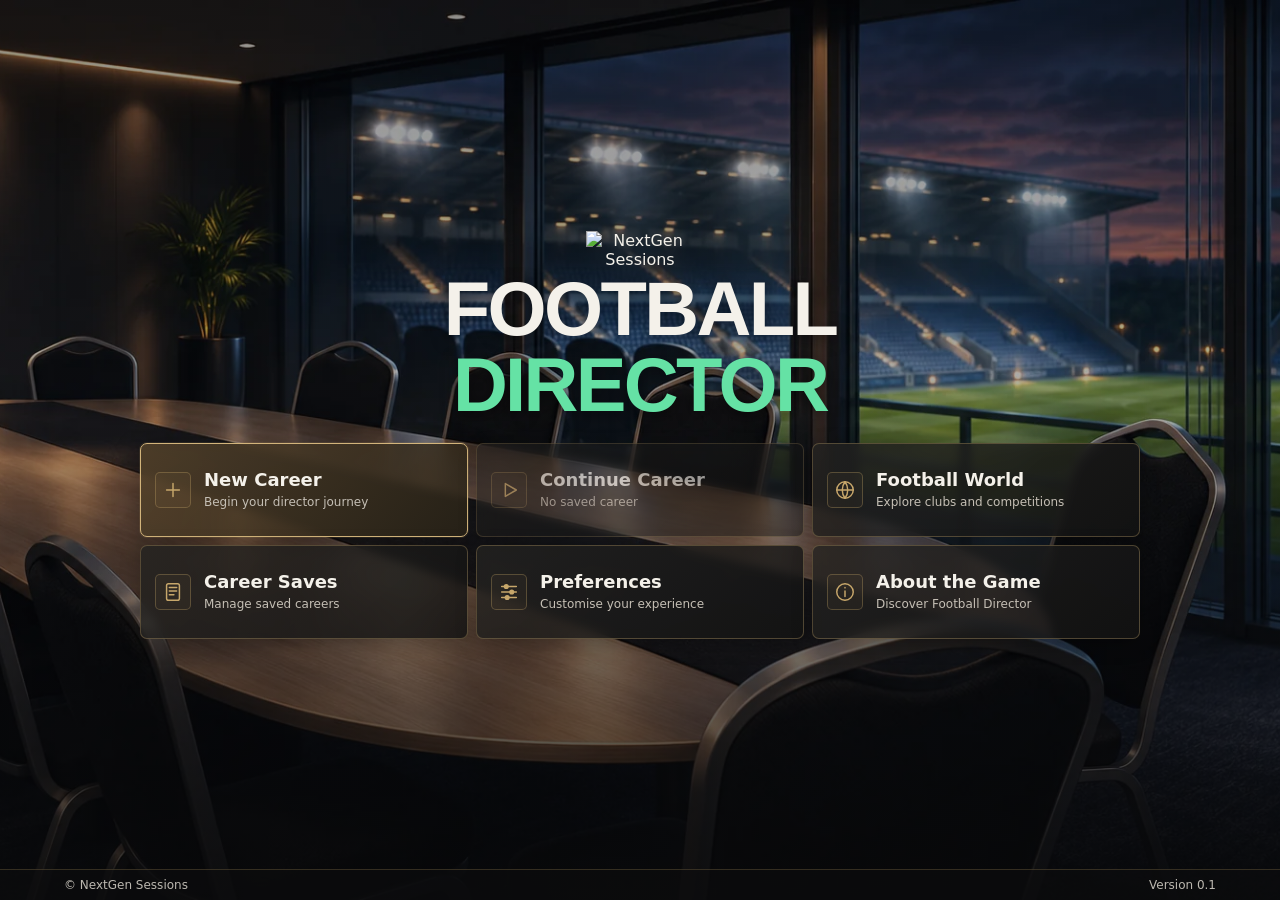
==== commit 11b70a57: "Fix GitHub Pages root to launch Football Director" ====
--- a/index.html
+++ b/index.html
@@ -2,582 +2,20 @@
 <html lang="en-GB">
 <head>
   <meta charset="utf-8">
-  <meta name="viewport" content="width=device-width,initial-scale=1,viewport-fit=cover">
-  <meta name="theme-color" content="#0c151c">
-  <meta name="color-scheme" content="dark">
-  <meta name="description" content="The Motor Trade by NextGen Sessions. Start a career and build a UK used-car dealership in a management simulation.">
-  <meta property="og:type" content="website">
-  <meta property="og:site_name" content="NextGen Sessions">
-  <meta property="og:title" content="The Motor Trade | UK Car Dealership Simulator">
-  <meta property="og:description" content="Every car is a decision. Start a dealership career.">
-  <meta property="og:url" content="https://billz2026.github.io/TheMotorTrade/">
-  <link rel="canonical" href="https://billz2026.github.io/TheMotorTrade/">
-  <link rel="icon" href="./favicon.svg" type="image/svg+xml">
-  <link rel="preconnect" href="https://fonts.googleapis.com">
-  <link rel="preconnect" href="https://fonts.gstatic.com" crossorigin>
-  <link href="https://fonts.googleapis.com/css2?family=Barlow+Condensed:wght@500;600;700;800;900&family=DM+Sans:wght@400;500;600;700;800&family=JetBrains+Mono:wght@500;600;700&display=swap" rel="stylesheet">
-  <link rel="stylesheet" href="./styles.css?v=51">
-  <link rel="stylesheet" href="./dashboard-polish.css?v=1">
-  <link rel="stylesheet" href="./inbox-polish.css?v=1">
-  <link rel="stylesheet" href="./auction-polish.css?v=1">
-  <link rel="stylesheet" href="./buying-polish.css?v=1">
-  <link rel="stylesheet" href="./stock-polish.css?v=2">
-  <link rel="stylesheet" href="./sales-polish.css?v=3">
-  <link rel="stylesheet" href="./aftersales-polish.css?v=1">
-  <link rel="stylesheet" href="./workshop-polish.css?v=1">
-  <link rel="stylesheet" href="./finance-polish.css?v=2">
-  <link rel="stylesheet" href="./events-polish.css?v=2">
-  <link rel="stylesheet" href="./reports-polish.css?v=1">
-  <link rel="stylesheet" href="./staff-polish.css?v=2">
-  <link rel="stylesheet" href="./premises-polish.css?v=1">
-  <link rel="stylesheet" href="./career-progression.css?v=1">
-  <link rel="stylesheet" href="./empire-theme-2026.css?v=2">
-  <link rel="stylesheet" href="./group-headquarters.css?v=2">
-  <link rel="stylesheet" href="./dealer-principal.css?v=1">
-  <link rel="stylesheet" href="./supervisor-operations.css?v=1">
-  <link rel="stylesheet" href="./menu-brand-2026.css?v=1">
-  <link rel="stylesheet" href="./menu-refinement-2026.css?v=1">
-  <link rel="stylesheet" href="./career-theme-2026.css?v=2">
-  <link rel="stylesheet" href="./dashboard-one-page-2026.css?v=1">
-  <link rel="stylesheet" href="./inbox-theme-2026.css?v=2">
-  <link rel="stylesheet" href="./auction-theme-2026.css?v=1">
-  <link rel="stylesheet" href="./buying-theme-2026.css?v=1">
-  <link rel="stylesheet" href="./stock-theme-2026.css?v=1">
-  <link rel="stylesheet" href="./workshop-theme-2026.css?v=1">
-  <link rel="stylesheet" href="./sales-theme-2026.css?v=1">
-  <link rel="stylesheet" href="./finance-theme-2026.css?v=1">
-  <link rel="stylesheet" href="./reports-theme-2026.css?v=1">
-  <link rel="stylesheet" href="./events-theme-2026.css?v=1">
-  <link rel="stylesheet" href="./staff-theme-2026.css?v=1">
-  <link rel="stylesheet" href="./reputation-theme-2026.css?v=1">
-  <link rel="stylesheet" href="./dealership-theme-2026.css?v=1">
-  <link rel="stylesheet" href="./inbox-command-centre.css?v=1">
-  <link rel="stylesheet" href="./inbox-compact-premium.css?v=1">
-  <link rel="stylesheet" href="./setup-theme-2026.css?v=1">
-  <link rel="stylesheet" href="./manager-career.css?v=3">
-  <link rel="stylesheet" href="./manager-recruitment.css?v=2">
-  <link rel="stylesheet" href="./manager-induction.css?v=1">
-  <script src="./vehicle-intel.js?v=3" defer></script>
-  <script src="./vehicle-photos.js?v=5" defer></script>
-  <script src="./vehicle-accuracy.js?v=1" defer></script>
-  <script src="./vehicle-market.js?v=4" defer></script>
-  <script src="./premises.js?v=2" defer></script>
-  <script src="./people.js?v=9" defer></script>
-  <script src="./calendar.js?v=1" defer></script>
-  <script src="./monthly.js?v=13" defer></script>
-  <script src="./empire-progression.js?v=3" defer></script>
-  <script src="./motor-group.js?v=2" defer></script>
-  <script src="./dealer-delegation.js?v=2" defer></script>
-  <script src="./supervisor-operations.js?v=2" defer></script>
-  <script src="./auction-supervisor.js?v=1" defer></script>
-  <script src="./career-progression.js?v=5" defer></script>
-  <script src="./events.js?v=3" defer></script>
-  <script src="./showroom-traffic.js?v=2" defer></script>
-  <script src="./workshop.js?v=5" defer></script>
-  <script src="./stock-ageing.js?v=1" defer></script>
-  <script src="./customers.js?v=14" defer></script>
-  <script src="./aftersales.js?v=1" defer></script>
-  <script src="./manager-career.js?v=6" defer></script>
-  <script src="./manager-interview-bank.js?v=1" defer></script>
-  <script src="./manager-recruitment.js?v=4" defer></script>
-  <script src="./manager-induction.js?v=3" defer></script>
-  <script src="./trading.js?v=34" defer></script>
-  <script src="./vehicle-cards.js?v=5" defer></script>
-  <script src="./vehicle-view.js?v=5" defer></script>
-  <script src="./staff-performance.js?v=1" defer></script>
-  <script src="./people-view.js?v=14" defer></script>
-  <script src="./monthly-view.js?v=11" defer></script>
-  <script src="./events-view.js?v=8" defer></script>
-  <script src="./workshop-view.js?v=8" defer></script>
-  <script src="./customers-view.js?v=16" defer></script>
-  <script src="./aftersales-view.js?v=1" defer></script>
-  <script src="./premises-view.js?v=6" defer></script>
-  <script src="./group-headquarters-view.js?v=2" defer></script>
-  <script src="./auction-hall-view.js?v=4" defer></script>
-  <script src="./dashboard-view.js?v=5" defer></script>
-  <script src="./inbox-office.js?v=8" defer></script>
-  <script src="./buying-desk-view.js?v=5" defer></script>
-  <script src="./stock-view.js?v=4" defer></script>
-  <script src="./cashflow-forecast.js?v=3" defer></script>
-  <script src="./finance-view.js?v=6" defer></script>
-  <script src="./career-storage.js?v=2" defer></script>
-  <script src="https://cdn.jsdelivr.net/npm/@supabase/supabase-js@2.57.0/dist/umd/supabase.min.js" defer></script>
-  <script src="./cloud-config.js?v=1" defer></script>
-  <script src="./cloud-careers.js?v=1" defer></script>
-  <script src="./cloud-account-ui.js?v=1" defer></script>
-  <script src="./simulator.js?v=58" defer></script>
-  <title>The Motor Trade | UK Car Dealer Simulator</title>
+  <meta name="viewport" content="width=device-width,initial-scale=1">
+  <meta name="theme-color" content="#0c0c0e">
+  <meta name="description" content="NextGen Football Director — build your reputation, shape club strategy and lead from the boardroom.">
+  <meta property="og:title" content="NextGen Football Director">
+  <meta property="og:description" content="A football director career simulation by NextGen Sessions.">
+  <meta property="og:url" content="https://billz2026.github.io/NextGenFootballDirector/">
+  <link rel="canonical" href="https://billz2026.github.io/NextGenFootballDirector/">
+  <title>NextGen Football Director</title>
+  <meta http-equiv="refresh" content="0; url=./football-director/">
+  <script>window.location.replace(new URL("./football-director/", window.location.href).href);</script>
+  <style>html{color-scheme:dark}body{margin:0;min-height:100vh;display:grid;place-items:center;background:#0c0c0e;color:#eee6d7;font:500 16px system-ui,sans-serif;text-align:center}a{color:#d9bb80}p{line-height:1.7}</style>
 </head>
 <body>
-  <a class="skip-link" href="#app">Skip to game</a>
-  <div class="top-stripe" aria-hidden="true"></div>
-  <div id="app" role="main">
-    <section class="menu-screen" id="screen-menu" aria-labelledby="menu-title">
-      <header class="menu-top"><span class="menu-status">PRE-ALPHA · MANAGER CAREER PHASE 1</span></header>
-      <div class="menu-layout">
-        <div class="menu-lead">
-          <div class="menu-intro">
-            <span class="menu-eyebrow">UK DEALERSHIP MANAGEMENT SIMULATOR</span>
-            <span class="menu-mobile-title" aria-hidden="true">THE MOTOR TRADE</span>
-            <h1 id="menu-title">BUILD YOUR <span>REPUTATION.</span></h1>
-            <p class="menu-strapline">Every car is a decision. Every deal builds your reputation.</p>
-          </div>
-          <nav class="menu-actions" aria-label="Main menu">
-            <div class="menu-primary-actions">
-              <button type="button" class="action-btn action-btn-primary" id="menu-continue" data-action="resume" hidden><span><strong>CONTINUE CAREER</strong><small id="menu-resume-description" class="menu-visually-hidden">Resume your dealership</small></span><span class="arrow" aria-hidden="true">→</span></button>
-              <button type="button" class="action-btn action-btn-secondary" id="menu-new-career" data-action="new-career"><span><strong>NEW CAREER</strong></span><span class="arrow" aria-hidden="true">＋</span></button>
-            </div>
-            <div class="menu-utility-actions">
-              <button type="button" class="action-btn action-btn-muted" data-action="toggle-settings" aria-controls="menu-guide" aria-expanded="false"><span><strong>SETTINGS</strong></span></button>
-              <button type="button" class="action-btn action-btn-muted" data-action="toggle-career-tools" aria-controls="career-tools" aria-expanded="false"><span><strong>CAREER SAVES</strong></span></button>
-              <button type="button" class="action-btn action-btn-muted menu-account-button" id="menu-account-toggle" data-cloud-action="toggle-account" aria-controls="cloud-account-panel" aria-expanded="false"><span><strong>CLOUD ACCOUNT</strong></span></button>
-            </div>
-          </nav>
-          <div class="menu-publisher-lockup">
-            <span class="menu-publisher-label">A GAME BY</span>
-            <img class="parent-wordmark" src="./assets/nextgen-header-wordmark-2026.webp" alt="NextGen Sessions" width="1600" height="663" decoding="async">
-          </div>
-          <section class="cloud-account-panel" id="cloud-account-panel" hidden aria-label="Player account and cloud saves">
-            <div class="cloud-account-heading"><strong>YOUR PLAYER ACCOUNT</strong><span>SECURE CLOUD SAVE</span></div>
-            <p id="cloud-service-message" role="status">Checking cloud service. Guest careers remain available.</p>
-            <div id="cloud-auth-guest" hidden>
-              <div class="cloud-auth-modes">
-                <button type="button" id="cloud-mode-signin" data-cloud-action="signin-mode" aria-pressed="true">SIGN IN</button>
-                <button type="button" id="cloud-mode-signup" data-cloud-action="signup-mode" aria-pressed="false">CREATE ACCOUNT</button>
-              </div>
-              <form id="cloud-auth-form">
-                <div id="cloud-username-field" hidden>
-                  <label for="cloud-username">PLAYER USERNAME</label>
-                  <input id="cloud-username" type="text" minlength="3" maxlength="20" pattern="[A-Za-z0-9_-]{3,20}" autocomplete="username" placeholder="Your player name">
-                </div>
-                <label for="cloud-email">EMAIL ADDRESS</label>
-                <input id="cloud-email" type="email" autocomplete="email" maxlength="254" placeholder="player@example.com" required>
-                <div id="cloud-password-field">
-                  <label for="cloud-password">PASSWORD</label>
-                  <input id="cloud-password" type="password" autocomplete="current-password" minlength="8" placeholder="At least 8 characters" required>
-                </div>
-                <button class="cloud-main-button" id="cloud-auth-submit" type="submit">SIGN IN</button>
-              </form>
-              <button type="button" class="cloud-link-button" id="cloud-forgot" data-cloud-action="forgot-password">Forgot password?</button>
-              <p class="cloud-help">Your email is used for signing in. Your username is your display name. Passwords are managed by Supabase, not stored in the game.</p>
-            </div>
-            <div id="cloud-password-recovery" hidden>
-              <form id="cloud-recovery-form">
-                <label for="cloud-new-password">NEW PASSWORD</label>
-                <input id="cloud-new-password" type="password" minlength="8" autocomplete="new-password" required>
-                <button class="cloud-main-button" type="submit">UPDATE PASSWORD</button>
-              </form>
-            </div>
-            <div id="cloud-auth-user" hidden>
-              <p class="cloud-welcome">SIGNED IN AS <strong id="cloud-user-display"></strong></p>
-              <p id="cloud-career-summary">Checking for your saved dealership…</p>
-              <div class="cloud-actions">
-                <button type="button" id="cloud-load-career" data-cloud-action="load-cloud" hidden>LOAD CLOUD CAREER</button>
-                <button type="button" id="cloud-resume-device" data-cloud-action="resume-device" hidden>RESUME DEVICE ACCOUNT COPY</button>
-                <button type="button" id="cloud-upload-career" data-cloud-action="upload-guest" hidden>UPLOAD DEVICE CAREER</button>
-                <button type="button" id="cloud-retry-save" data-cloud-action="retry-cloud" hidden>RETRY CLOUD SAVE</button>
-                <button type="button" id="cloud-signout" data-cloud-action="signout">SIGN OUT</button>
-              </div>
-              <p id="cloud-save-status" role="status" aria-live="polite"></p>
-              <p class="cloud-help">Cloud saves use your account. Existing guest careers stay separate until you explicitly upload them.</p>
-            </div>
-            <p id="cloud-account-feedback" role="status" aria-live="polite" hidden></p>
-          </section>
-          <div class="menu-save-warning" id="menu-save-warning" role="alert" hidden></div>
-          <div id="career-tools" class="career-tools" hidden aria-label="Career save and recovery options">
-            <strong>SAVE & RECOVERY</strong>
-            <p>Careers save automatically in this browser. Export a JSON backup to keep a copy outside this device or transfer it to another browser.</p>
-            <div class="career-tools-actions">
-              <button type="button" id="career-export" data-action="export-career">EXPORT CAREER</button>
-              <button type="button" data-action="choose-import">IMPORT BACKUP</button>
-              <button type="button" id="career-restore" data-action="restore-career" hidden>RESTORE PREVIOUS SAVE</button>
-            </div>
-            <p id="career-tools-message" role="status" hidden></p>
-          </div>
-          <input id="career-import-file" type="file" accept=".json,application/json" hidden aria-label="Import The Motor Trade career backup">
-          <div class="menu-guide" id="menu-guide" hidden aria-label="Display settings">
-            <div class="menu-setting-row"><span>SHOWROOM BACKGROUND</span><button type="button" id="menu-setting-bg" data-action="toggle-showroom" aria-pressed="true">ON</button></div>
-            <div class="menu-setting-row"><span>MENU ANIMATION</span><button type="button" id="menu-setting-motion" data-action="toggle-motion" aria-pressed="true">ON</button></div>
-          </div>
-        </div>
-      </div>
-    </section>
-
-    <section class="setup-screen" id="screen-setup" hidden aria-labelledby="setup-title">
-      <header class="setup-header"><button type="button" class="quiet-button" data-action="menu">← MAIN MENU</button><span>NEW MANAGER CAREER / JOB APPLICATIONS</span></header>
-      <div class="manager-setup-layout">
-        <div class="manager-setup-left">
-          <div class="manager-setup-brand">
-            <img src="./assets/nextgen-header-wordmark-2026.webp" width="1600" height="663" alt="NextGen Sessions">
-            <span>THE MOTOR <b>TRADE.</b></span>
-          </div>
-          <p class="manager-kicker">MANAGER CAREER · APPOINTMENT 01</p>
-          <h1 id="setup-title">APPLY FOR YOUR FIRST <em>MANAGEMENT JOB.</em></h1>
-          <p class="manager-setup-lead">Start with a modest motor-trade CV. Choose a vacancy, submit an application and earn an interview invitation. Only a successful interview can lead to an employment offer.</p>
-          <form id="career-form">
-            <div class="manager-step-heading"><span>01</span> CREATE YOUR MANAGER</div>
-            <label class="input-label" for="dealership-name">MANAGER NAME</label>
-            <input id="dealership-name" name="dealershipName" type="text" maxlength="36" minlength="2" value="Alex Morgan" autocomplete="name" required>
-            <p class="field-help">Your personal identity is independent of the dealership.</p>
-            <div class="manager-profile-grid">
-              <div class="manager-profile-field"><label class="input-label" for="manager-dob">DATE OF BIRTH</label><input id="manager-dob" name="dateOfBirth" type="date" value="2001-06-15" min="1960-11-10" max="2005-11-09" required></div>
-              <div class="manager-profile-field"><label class="input-label" for="manager-age">AGE AT CAREER START</label><output id="manager-age" for="manager-dob">25 years</output></div>
-              <div class="manager-profile-field"><label class="input-label" for="manager-hometown">HOME TOWN</label><input id="manager-hometown" name="hometown" type="text" maxlength="40" minlength="2" value="Birmingham" autocomplete="address-level2" required></div>
-              <div class="manager-profile-field"><label class="input-label" for="manager-experience">MOTOR TRADE EXPERIENCE</label><select id="manager-experience" name="experienceYears"><option value="1">1 year</option><option value="2" selected>2 years</option><option value="3">3 years</option></select></div>
-              <div class="manager-profile-field"><label class="input-label" for="manager-background">MOST RECENT ROLE</label><select id="manager-background" name="previousRole"><option value="sales-assistant" selected>Sales Assistant</option><option value="junior-sales">Junior Sales Executive</option><option value="buying-assistant">Vehicle Buying Assistant</option><option value="service-admin">Service Administrator</option><option value="vehicle-prep">Vehicle Preparation Assistant</option></select></div>
-              <div class="manager-profile-field"><label class="input-label" for="manager-qualification">EDUCATION / TRAINING</label><select id="manager-qualification" name="qualification"><option value="gcse" selected>GCSEs / equivalent</option><option value="sales-level2">Level 2 Sales / Customer Service</option><option value="vehicle-level2">Level 2 Motor Vehicle</option><option value="business-level3">Level 3 Business Administration</option></select></div>
-            </div>
-            <div class="manager-cv-teaser" aria-live="polite"><div><strong>ENTRY-LEVEL CV</strong><span>90-DAY PROBATION</span></div><p id="manager-cv-teaser">25 years · Birmingham · Sales Assistant · 2 years trade experience</p><small>No prior dealership management appointments. Limited track record.</small></div>
-            <div class="manager-step-heading"><span>02</span> SELECT YOUR FIRST EMPLOYER</div>
-            <div class="manager-choice-panel" aria-live="polite">
-              <strong id="manager-employer-name">Select a dealership</strong>
-              <p id="manager-employer-description">Choose an accessible independent from the employer list.</p>
-            </div>
-            <div class="manager-setup-facts" aria-label="Selected dealership appointment">
-              <div><small>EMPLOYER CASH</small><strong id="manager-opening-cash">—</strong></div>
-              <div><small>BOARD SALES TARGET</small><strong id="manager-board-target">—</strong></div>
-              <div><small>STARTING MANAGER REP</small><strong>5 / 100</strong></div>
-              <div><small>OPENING TEAM</small><strong>4 salaried staff</strong></div>
-            </div>
-            <p class="manager-setup-disclaimer">You are applying for a job, not buying this business. The owner reviews your CV and interview. Rejection is possible. Only accepting an actual offer creates the managed dealership.</p>
-            <p id="application-candidate-notice" class="application-candidate-notice" hidden>Your CV is locked while job applications are active. To change your details, you must restart the job search.</p>
-            <button class="manager-setup-submit" id="manager-career-submit" type="submit">APPLY FOR THIS VACANCY <span aria-hidden="true">→</span></button>
-            <button type="button" id="restart-job-search" class="application-reset" data-action="restart-job-search" hidden>RESTART JOB SEARCH WITH A NEW CV</button>
-          </form>
-        </div>
-        <div class="manager-setup-right" aria-labelledby="manager-employer-heading">
-          <div class="manager-setup-right-head">
-            <div><p class="manager-kicker">UK MOTOR TRADE JOB CENTRE</p><h2 id="manager-employer-heading">Current management vacancies</h2><p>Shortlisting and interviews are required. More established employers remain inaccessible at entry level.</p></div>
-            <span class="manager-employer-count" id="manager-employer-count">20 AVAILABLE</span>
-          </div>
-          <div class="manager-employer-tools">
-            <input id="employer-search" type="search" placeholder="Search dealership or city" aria-label="Search dealerships" autocomplete="off">
-            <select id="employer-filter" aria-label="Filter employer availability">
-              <option value="all">All 50</option>
-              <option value="available">Available</option>
-              <option value="locked">Locked</option>
-            </select>
-          </div>
-          <div class="manager-employer-register" id="employer-list" role="group" aria-label="Available and locked dealerships"></div>
-        </div>
-      </div>
-    </section>
-
-    <section class="recruitment-screen" id="screen-recruitment" hidden aria-labelledby="recruitment-title">
-      <header class="recruitment-topbar">
-        <button type="button" class="quiet-button" data-action="menu">← MAIN MENU</button>
-        <span>MANAGER CAREER / RECRUITMENT PROCESS</span>
-      </header>
-      <main class="recruitment-shell">
-        <aside class="recruitment-company">
-          <p class="manager-kicker">THE MOTOR TRADE / APPOINTMENTS</p>
-          <h1 id="recruitment-title">Management <em>interview</em></h1>
-          <p class="recruitment-lead">Your answers help determine whether the owner will offer you the role. Good answers improve your chances; an appointment is not automatic.</p>
-          <div class="recruitment-company-details" id="recruitment-company-details"></div>
-          <div class="recruitment-sidebar-note" id="recruitment-candidate-summary"></div>
-          <button type="button" class="recruitment-back" data-action="return-to-job-search" id="recruitment-vacancies-link">VIEW OTHER VACANCIES</button>
-          <button type="button" class="recruitment-back recruitment-reset" data-action="restart-job-search">RESTART APPLICATIONS &amp; CV</button>
-        </aside>
-        <div class="recruitment-main">
-          <div id="recruitment-stage" aria-live="polite"></div>
-          <p class="recruitment-save-warning" id="recruitment-save-warning" role="status" hidden>Unable to save application progress in this browser. Keep this tab open.</p>
-        </div>
-      </main>
-    </section>
-
-    <section class="induction-screen" id="screen-induction" hidden aria-labelledby="induction-title">
-      <header class="induction-topbar">
-        <button type="button" class="quiet-button" data-action="menu">← MAIN MENU</button>
-        <span>MANAGER CAREER / FIRST-DAY INDUCTION</span>
-      </header>
-      <main class="induction-shell">
-        <aside class="induction-aside">
-          <p class="manager-kicker">YOUR FIRST APPOINTMENT</p>
-          <h1 id="induction-title">MEET THE TEAM.<br><em>TAKE CONTROL.</em></h1>
-          <p>Your first day is a genuine management handover. Meet your employer's actual team, inspect the opening position and set the limits your staff will work within.</p>
-          <div id="induction-company-summary" class="induction-company-summary"></div>
-          <div id="induction-progress-list" class="induction-progress-list"></div>
-          <p class="induction-notice">No trading day advances until you complete induction. The company's cash and staff remain unchanged by introductory meetings.</p>
-        </aside>
-        <section class="induction-content">
-          <div id="induction-content" aria-live="polite"></div>
-        </section>
-      </main>
-    </section>
-
-    <section class="game-screen" id="screen-career" hidden aria-label="Career mode">
-      <div class="career-layout">
-        <aside class="career-sidebar">
-          <button type="button" class="sidebar-logo" data-action="dashboard" aria-label="Go to dashboard">
-            <span class="sidebar-identity-art" aria-hidden="true"><img src="./assets/motor-trade-approved-logo.png" width="1920" height="819" alt="" decoding="async"></span>
-            <span class="sidebar-identity-caption">DEALERSHIP MANAGEMENT</span>
-          </button>
-          <div class="sidebar-career sidebar-career-featured" aria-label="Your dealership">
-            <span class="section-overline" id="sidebar-career-label">YOUR DEALERSHIP</span>
-            <strong data-bind="company">FIRST LOT MOTORS</strong>
-            <small id="manager-sidebar-role">INDEPENDENT MOTOR TRADER</small>
-          </div>
-          <div class="sidebar-rule"></div>
-          <p class="nav-heading">DEPARTMENTS</p>
-          <nav class="career-nav" aria-label="Career navigation">
-            <button type="button" data-page="manager" id="manager-profile-nav" hidden><span class="nav-icon"><svg viewBox="0 0 24 24" class="nav-svg" fill="none" stroke="currentColor" stroke-width="1.7" stroke-linecap="round" stroke-linejoin="round" aria-hidden="true"><circle cx="12" cy="7" r="4"/><path d="M4 21v-2a8 8 0 0 1 16 0v2M19 4h3m-1-2v4"/></svg></span> Manager Profile</button>
-            <button type="button" data-page="dashboard" aria-current="page"><span class="nav-icon"><svg viewBox="0 0 24 24" class="nav-svg" fill="none" stroke="currentColor" stroke-width="1.7" stroke-linecap="round" stroke-linejoin="round" aria-hidden="true"><rect x="3" y="3" width="7" height="7" rx="1"/><rect x="14" y="3" width="7" height="7" rx="1"/><rect x="3" y="14" width="7" height="7" rx="1"/><rect x="14" y="14" width="7" height="7" rx="1"/></svg></span> Dashboard</button>
-            <button type="button" data-page="inbox"><span class="nav-icon"><svg viewBox="0 0 24 24" class="nav-svg" fill="none" stroke="currentColor" stroke-width="1.7" stroke-linecap="round" stroke-linejoin="round" aria-hidden="true"><rect x="3" y="5" width="18" height="14" rx="2"/><path d="m3 7 9 6 9-6"/></svg></span> Inbox <span class="nav-unread" data-bind="unread" hidden>3</span></button>
-            <button type="button" data-page="auctionHall"><span class="nav-icon"><svg viewBox="0 0 24 24" class="nav-svg" fill="none" stroke="currentColor" stroke-width="1.7" stroke-linecap="round" stroke-linejoin="round" aria-hidden="true"><path d="m9 7 8 8M12 4l8 8M7 10l8 8M4 21l7-7M3 21h8"/><path d="M10 2 7 5l11 11 3-3z"/></svg></span> Auction Hall</button>
-            <button type="button" data-page="auctions"><span class="nav-icon"><svg viewBox="0 0 24 24" class="nav-svg" fill="none" stroke="currentColor" stroke-width="1.7" stroke-linecap="round" stroke-linejoin="round" aria-hidden="true"><path d="M2 12 7 7l4 2 3-3 8 5-6 9-5-3-4 2-5-5z"/><path d="m8 14 4 3 2-2"/></svg></span> Buying Desk</button>
-            <button type="button" data-page="stock"><span class="nav-icon"><svg viewBox="0 0 24 24" class="nav-svg" fill="none" stroke="currentColor" stroke-width="1.7" stroke-linecap="round" stroke-linejoin="round" aria-hidden="true"><path d="M5 17h14l2-6-3-5H6l-3 5z"/><circle cx="7.5" cy="17" r="1.5"/><circle cx="16.5" cy="17" r="1.5"/><path d="M6 6 4 3m14 3 2-3M3 11h18"/></svg></span> Vehicle Stock</button>
-            <button type="button" data-page="workshop"><span class="nav-icon"><svg viewBox="0 0 24 24" class="nav-svg" fill="none" stroke="currentColor" stroke-width="1.7" stroke-linecap="round" stroke-linejoin="round" aria-hidden="true"><path d="M14.5 6.5a5 5 0 0 0-7 6.7L3 17.7 6.3 21l4.5-4.5a5 5 0 0 0 6.7-7L14 13l-3-3z"/></svg></span> Workshop</button>
-            <button type="button" data-page="sales"><span class="nav-icon"><svg viewBox="0 0 24 24" class="nav-svg" fill="none" stroke="currentColor" stroke-width="1.7" stroke-linecap="round" stroke-linejoin="round" aria-hidden="true"><circle cx="9" cy="8" r="3"/><path d="M3 20v-2a6 6 0 0 1 12 0v2M16 8h6M19 5v6"/></svg></span> Sales Office</button>
-            <button type="button" data-page="finance"><span class="nav-icon"><svg viewBox="0 0 24 24" class="nav-svg" fill="none" stroke="currentColor" stroke-width="1.7" stroke-linecap="round" stroke-linejoin="round" aria-hidden="true"><rect x="3" y="5" width="18" height="15" rx="2"/><path d="M3 9h18M16 14h3"/></svg></span> Finances</button>
-            <button type="button" data-page="reports"><span class="nav-icon"><svg viewBox="0 0 24 24" class="nav-svg" fill="none" stroke="currentColor" stroke-width="1.7" stroke-linecap="round" stroke-linejoin="round" aria-hidden="true"><path d="M4 20V10M10 20V4M16 20v-8M22 20v-5M2 20h21"/></svg></span> Management Reports</button>
-            <button type="button" data-page="events"><span class="nav-icon"><svg viewBox="0 0 24 24" class="nav-svg" fill="none" stroke="currentColor" stroke-width="1.7" stroke-linecap="round" stroke-linejoin="round" aria-hidden="true"><rect x="3" y="5" width="18" height="16" rx="2"/><path d="M7 3v4m10-4v4M3 10h18m-13 4h3m3 0h3m-9 4h3"/></svg></span> Deal Day & Meetings</button>
-            <button type="button" data-page="staff"><span class="nav-icon"><svg viewBox="0 0 24 24" class="nav-svg" fill="none" stroke="currentColor" stroke-width="1.7" stroke-linecap="round" stroke-linejoin="round" aria-hidden="true"><circle cx="9" cy="8" r="3"/><path d="M3 20v-2a6 6 0 0 1 12 0v2M17 6a3 3 0 0 1 0 6m4 8v-2a6 6 0 0 0-4-5.6"/></svg></span> Staff & Recruitment</button>
-            <button type="button" data-page="reputation"><span class="nav-icon"><svg viewBox="0 0 24 24" class="nav-svg" fill="none" stroke="currentColor" stroke-width="1.7" stroke-linecap="round" stroke-linejoin="round" aria-hidden="true"><path d="m12 2 3.1 6.4 7 .9-5.1 5 .9 7-5.9-3.1-5.9 3.1.9-7-5.1-5 7-.9z"/></svg></span> Reputation</button>
-            <button type="button" data-page="group" id="group-owner-nav"><span class="nav-icon"><svg viewBox="0 0 24 24" class="nav-svg" fill="none" stroke="currentColor" stroke-width="1.7" stroke-linecap="round" stroke-linejoin="round" aria-hidden="true"><rect x="3" y="10" width="8" height="11" rx="1"/><rect x="13" y="3" width="8" height="18" rx="1"/><path d="M5 13h4M5 17h4M15 7h4M15 11h4M15 15h4"/></svg></span> Group Headquarters</button>
-            <button type="button" data-page="business"><span class="nav-icon"><svg viewBox="0 0 24 24" class="nav-svg" fill="none" stroke="currentColor" stroke-width="1.7" stroke-linecap="round" stroke-linejoin="round" aria-hidden="true"><rect x="4" y="3" width="16" height="18" rx="1"/><path d="M9 21v-5h6v5M8 7h2m4 0h2M8 11h2m4 0h2"/></svg></span> My Dealership</button>
-          </nav>
-          <div class="sidebar-bottom">
-            <button type="button" class="sidebar-save-tools" data-cloud-action="open-account">ACCOUNT & CLOUD</button>
-            <button type="button" class="sidebar-save-tools" data-action="open-career-tools">SAVE & BACKUP</button>
-            <div class="sidebar-publisher" aria-label="A game by NextGen Sessions">
-              <span>A GAME BY</span>
-              <img src="./assets/nextgen-header-wordmark-2026.webp" alt="NextGen Sessions" width="1600" height="663" loading="lazy">
-            </div>
-            <button type="button" class="sidebar-exit" data-action="menu">← MAIN MENU</button>
-          </div>
-        </aside>
-
-        <div class="career-main">
-          <header class="career-topbar">
-            <div class="topbar-location"><small>THE MOTOR TRADE <span>/</span> CAREER</small><strong id="topbar-page">DASHBOARD</strong></div>
-            <div class="topbar-actions">
-              <div class="game-clock"><span class="clock-icon">▣</span><div><small>GAME DATE</small><strong data-bind="date">MON 09 NOV 2026</strong></div></div>
-              <button type="button" id="continue-day" class="continue-button" data-action="continue"><span id="continue-label">CONTINUE</span><b aria-hidden="true">▶</b></button>
-            </div>
-          </header>
-          <div class="game-notice" id="save-warning" role="alert" hidden>Could not save your career. Export a backup before leaving.</div>
-          <div class="game-notice" id="cloud-career-warning" role="status" hidden></div>
-          <div class="game-notice game-event" id="event-notice" role="status" hidden></div>
-          <button type="button" id="trade-feedback-toast" class="trade-feedback-toast" data-action="dismiss-feedback" role="status" aria-live="polite" aria-label="Trading result, click to dismiss" hidden></button>
-
-          <div class="career-content">
-            <div id="events-banner" class="events-banner" aria-live="polite"></div>
-            <section class="career-panel manager-cv-page" data-panel="manager" hidden aria-labelledby="manager-profile-title">
-              <header class="manager-cv-page-head"><p class="section-overline">MANAGEMENT CAREER / PERSONAL RECORD</p><h1 id="manager-profile-title">MANAGER PROFILE <em>&amp; CV</em></h1><p>Your qualifications, experience, performance history and career standing. This profile belongs to you, not the dealership.</p></header>
-              <div id="manager-profile-content" aria-live="polite"></div>
-            </section>
-            <section class="career-panel dashboard-control" data-panel="dashboard" aria-labelledby="dashboard-title">
-              <div class="dashboard-heading">
-                <div><p class="section-overline" id="dashboard-career-kicker">YOUR DEALERSHIP / LIVE MANAGEMENT OVERVIEW</p><h1 id="dashboard-title">DEALERSHIP <em>OVERVIEW.</em></h1></div>
-                <span class="dashboard-day-tag" data-bind="day-label">DAY 01</span>
-              </div>
-
-              <div id="manager-career-strip" hidden aria-live="polite"></div>
-
-              <div class="stat-grid dashboard-kpis" role="group" aria-label="Live dealership key figures">
-                <button type="button" class="stat-tile dashboard-kpi" data-page="finance" aria-label="Open finances">
-                  <span>CASH BALANCE</span><strong data-bind="cash">£45,000</strong>
-                  <small data-bind="dashboard-cash-note">Before future bills</small>
-                </button>
-                <button type="button" class="stat-tile dashboard-kpi" data-page="stock" aria-label="Open vehicle stock">
-                  <span>VEHICLE INVENTORY</span><strong data-bind="stock">0 / 4</strong>
-                  <small data-bind="dashboard-stock-note">0 listed for sale</small>
-                </button>
-                <button type="button" class="stat-tile dashboard-kpi" data-page="reports" aria-label="Open monthly sales target">
-                  <span>SALES THIS MONTH</span><strong data-bind="dashboard-monthly-sales">0 / 2</strong>
-                  <small data-bind="dashboard-sales-note">2 units to target</small>
-                </button>
-                <button type="button" class="stat-tile dashboard-kpi" data-page="finance" aria-label="Open operating performance">
-                  <span>OPERATING CONTRIBUTION</span><strong data-bind="dashboard-operating">£0</strong>
-                  <small>Current month · before tax and finance</small>
-                </button>
-                <button type="button" class="stat-tile dashboard-kpi stat-tile-gold" data-page="reputation" aria-label="Open trade reputation">
-                  <span>TRADE REPUTATION</span><strong data-bind="reputation-score">5 / 100</strong>
-                  <small data-bind="reputation">NEW TRADER</small>
-                </button>
-                <button type="button" class="stat-tile dashboard-kpi" data-page="auctionHall" aria-label="Open weekly auction calendar">
-                  <span>NEXT AUCTION</span><strong data-bind="dashboard-auction">DAY 01</strong>
-                  <small data-bind="dashboard-auction-note">Next Monday or month-end sale</small>
-                </button>
-              </div>
-
-              <div id="dashboard-operating-strip" class="dashboard-operating-strip" aria-label="Stock, customers and operating commitments"></div>
-              <div class="dashboard-workspace" aria-label="Career goals, priorities and latest messages">
-              <div id="dashboard-career-progress"></div>
-
-              <div class="dashboard-grid dashboard-command-grid">
-                <section class="panel-card priorities dashboard-task-panel" aria-labelledby="priorities-title">
-                  <div class="panel-card-header"><div><p class="section-overline">MANAGER'S DESK</p><h2 id="priorities-title">WHAT NEEDS ATTENTION</h2></div><span class="tiny-index">TOP 3 ACTIONS</span></div>
-                  <div id="dashboard-priorities" class="dashboard-priority-list" aria-live="polite"></div>
-                </section>
-                <section class="panel-card inbox-widget dashboard-updates-panel" aria-labelledby="widget-inbox-title">
-                  <div class="panel-card-header"><div><p class="section-overline">BUSINESS COMMUNICATIONS</p><h2 id="widget-inbox-title">LATEST MESSAGES <small id="widget-unread-label">0 UNREAD</small></h2></div><button type="button" class="text-link" data-page="inbox">INBOX ↗</button></div>
-                  <div id="dashboard-inbox" class="inbox-preview"></div>
-                </section>
-              </div>
-              </div>
-
-              <details class="dashboard-detail-drawer">
-                <summary><span>MONTHLY PERFORMANCE & CAREER DETAILS</span><span class="dashboard-career-summary">CAREER SOLD <strong data-bind="sales">0</strong> · GROSS TRADE MARGIN <strong data-bind="trade-profit">£0</strong></span></summary>
-                <div id="monthly-dashboard-target" class="monthly-dashboard-target" aria-live="polite"></div>
-                <p>Operating contribution reflects recorded vehicle margin, staff costs and accrued premises expenses. It is not net profit and excludes unmodelled tax, finance and depreciation.</p>
-              </details>
-            </section>
-
-            <section class="career-panel inbox-control inbox-command" data-panel="inbox" hidden aria-labelledby="inbox-title">
-              <header class="inbox-heading ic-hero">
-                <div class="ic-hero-copy">
-                  <p class="ic-eyebrow">THE MOTOR TRADE <span class="ic-eyebrow-slash">/</span> <span id="inbox-manager-role">DEALER PRINCIPAL</span></p>
-                  <h1 id="inbox-title">Management <em>Inbox</em></h1>
-                </div>
-                <div class="ic-hero-status">
-                  <span id="inbox-current-day" class="ic-day-label">DAY 01</span>
-                  <p id="inbox-command-summary" class="ic-command-status" role="status" aria-live="polite">Checking management priorities</p>
-                  <span id="inbox-current-date" class="ic-calendar-date">TRADING CALENDAR</span>
-                </div>
-              </header>
-
-              <div class="ic-overview" aria-label="Live management position">
-                <div class="inbox-stat-strip ic-metrics">
-                  <button type="button" class="ic-metric ic-metric-decision" data-action="inbox-view-decisions">
-                    <span class="ic-metric-label">APPROVALS</span>
-                    <strong id="inbox-action-count" data-tone="neutral">0</strong>
-                    <span class="ic-metric-foot">YOUR DECISIONS <span aria-hidden="true">↗</span></span>
-                  </button>
-                  <button type="button" class="ic-metric ic-metric-alert" data-action="inbox-view-alerts">
-                    <span class="ic-metric-label">FINANCIAL RISKS</span>
-                    <strong id="inbox-critical-count">0</strong>
-                    <span class="ic-metric-foot">ARREARS TYPES <span aria-hidden="true">↗</span></span>
-                  </button>
-                  <button type="button" class="ic-metric ic-metric-unread" data-action="inbox-view-unread">
-                    <span class="ic-metric-label">UNREAD MAIL</span>
-                    <strong id="inbox-unread-summary" data-tone="neutral">0</strong>
-                    <span class="ic-metric-foot">NEW REPORTS <span aria-hidden="true">↗</span></span>
-                  </button>
-                  <span id="inbox-paid-count" hidden>0</span>
-                </div>
-                <section class="ic-priority" aria-labelledby="inbox-priority-heading">
-                  <div class="ic-priority-head">
-                    <div><small>MANAGEMENT PRIORITY</small><h2 id="inbox-priority-heading">Next decision</h2></div>
-                    <button type="button" data-action="inbox-view-decisions">VIEW QUEUE <span aria-hidden="true">↗</span></button>
-                  </div>
-                  <div id="inbox-priority-list" class="ic-priority-list" aria-live="polite"></div>
-                </section>
-              </div>
-
-              <div class="ic-workspace-label">
-                <div><span class="ic-workspace-kicker">HEAD OFFICE / MESSAGES</span>
-                  <h2>Correspondence</h2></div>
-                <div class="ic-workspace-tools">
-                  <label class="ic-search" for="inbox-search">
-                    <svg viewBox="0 0 24 24" aria-hidden="true" fill="none" stroke="currentColor" stroke-width="1.8"><circle cx="10.8" cy="10.8" r="6.4"/><path d="m16 16 5 5"/></svg>
-                    <input type="search" id="inbox-search" placeholder="Search messages" autocomplete="off" aria-label="Search all displayed correspondence">
-                  </label>
-                  <button type="button" class="secondary-button ic-mark-read" data-action="mark-all-read">MARK ALL READ</button>
-                </div>
-              </div>
-              <div class="ic-workspace-filters">
-                <nav id="inbox-filter-buttons" class="inbox-filters" aria-label="Filter dealership communications"></nav>
-              </div>
-              <div class="inbox-layout panel-card">
-                <div class="inbox-column">
-                  <div class="inbox-column-head">
-                    <span>MESSAGES <small id="inbox-filter-count">0 SHOWN</small></span>
-                    <span id="inbox-unread-count">0 UNREAD</span>
-                  </div>
-                  <div class="inbox-list" id="inbox-list" aria-label="Dealership message list"></div>
-                </div>
-                <div class="inbox-detail" id="inbox-detail" aria-label="Selected message and decisions"><p>Select a message to review it.</p></div>
-              </div>
-              <details class="inbox-policy"><summary>OWNER AUTHORITY &amp; FINANCIAL SAFEGUARDS</summary>
-                <p>Viewing or reading mail never moves money. An approval executes only through the existing buying, workshop, sales or staff transaction, subject to the current business position. Paid receipts are historical records, not duplicate invoices.</p>
-              </details>
-            </section>
-
-            <section class="career-panel auction-hall-control" data-panel="auctionHall" hidden aria-labelledby="auction-hall-title">
-              <header class="auction-page-heading"><div><h1 id="auction-hall-title">AUCTION <em>ROSTRUM.</em></h1><p>Review each vehicle, assess the full cost and bid with confidence.</p></div><span class="career-chip">ONE LOT AT A TIME</span></header>
-              <div id="auction-hall-view" aria-live="polite"></div>
-            </section>
-
-            <section class="career-panel buying-desk-control" data-panel="auctions" hidden aria-labelledby="auctions-title">
-              <header class="buy-page-heading">
-                <div><h1 id="auctions-title">DIRECT <em>SOURCING.</em></h1>
-                  <p>Choose a seller, check the numbers and negotiate a purchase.</p>
-                </div>
-              </header>
-              <div id="market-progression" class="buy-level-strip" aria-live="polite"></div>
-              <div id="market-sellers" class="buying-desk-content" aria-live="polite"></div>
-            </section>
-
-            <section class="career-panel stock-page-control" data-panel="stock" hidden aria-labelledby="stock-title">
-              <header class="stock-page-heading"><div><h1 id="stock-title">INVENTORY <em>CONTROL.</em></h1><p>Manage ageing stock, holding charges and pricing decisions.</p></div></header>
-              <div id="stock-list" class="stock-control"></div>
-            </section>
-
-            <section class="career-panel workshop-page-control" data-panel="workshop" hidden aria-labelledby="workshop-title">
-              <header class="workshop-page-heading"><div><h1 id="workshop-title">PREPARATION <em>CONTROL.</em></h1><p>Assess, authorise repairs and complete quality checks.</p></div></header>
-              <div id="workshop-board" class="ws-control" aria-live="polite"></div>
-            </section>
-
-            <section class="career-panel sales-control" data-panel="sales" hidden aria-labelledby="sales-title">
-              <header class="sales-page-heading"><div><h1 id="sales-title">RETAIL <em>PIPELINE.</em></h1><p>Manage enquiries, completed handovers and post-sale customer care.</p></div></header>
-              <div id="aftersales-board" aria-live="polite"></div>
-              <div id="sales-list" class="so-control" aria-live="polite"></div>
-              <details class="so-policy"><summary>CUSTOMER DEPOSITS & PART-EXCHANGE RULES</summary><p>A customer enquiry or viewing is not a reservation. A £250 deposit is held separately from business cash until collection; only the remaining balance is collected at handover. Buyer cancellation may allow fair retention for actual customer-specific costs, while dealership fault requires a full refund. Part-exchanges require an agreed allowance and occupy a stock space. No retail sale or revenue is recorded until handover.</p></details>
-            </section>
-
-            <section class="career-panel finance-control" data-panel="finance" hidden aria-labelledby="finance-title">
-              <header class="finance-page-heading"><div><h1 id="finance-title">FINANCIAL <em>CONTROL.</em></h1><p>Plan purchases, repairs and the cash needed to keep trading.</p></div></header>
-              <div id="finance-overview" class="fin-control" aria-live="polite"></div>
-              <section class="fin-ledger-section" aria-label="Transaction history"><div id="finance-ledger-toolbar"></div><div id="ledger-list" class="fin-ledger-list"></div></section>
-              <details class="fin-help"><summary>HOW TO READ THE FINANCES</summary><p><strong>Cash balance</strong> is actual dealership cash. <strong>Cash after repair reserves</strong> removes funds earmarked for outstanding vehicle preparation, but not future rent, wages or auction invoices. <strong>Stock invested</strong> is money already spent on vehicles still held; it cannot be used until a vehicle sells. <strong>Gross trade margin</strong> reflects completed deals, while <strong>operating contribution</strong> also deducts recorded staff costs, premises expenses, stock ageing and paid aftersales claims. Customer deposits are held separately. The cash forecast assumes no future sales and is planning-only; it does not charge cash. This is a fictional management view, not statutory accounts.</p></details>
-            </section>
-
-            <section class="career-panel events-page-control" data-panel="events" hidden aria-labelledby="events-title">
-              <header class="events-page-heading"><div><h1 id="events-title">OPERATIONS <em>DIARY.</em></h1><p>Trading milestones, Deal Day sessions and management decisions.</p></div></header>
-              <div id="events-view" class="eo-control" aria-live="polite"></div>
-            </section>
-
-            <section class="career-panel reports-page-control" data-panel="reports" hidden aria-labelledby="reports-title">
-              <header class="reports-page-heading"><div><h1 id="reports-title">MANAGEMENT <em>REPORTS.</em></h1><p>Monthly targets, trading results, cash and operational risks.</p></div></header>
-              <div id="monthly-report-view" class="mr-control" aria-live="polite"></div>
-              <details class="mr-guide"><summary>HOW MONTHLY TARGETS AND ARCHIVED REPORTS WORK</summary><p>Sales targets are set at the start of each real calendar month; the first partial month begins on 9 November 2026. Success requires the unit sales target and positive operating contribution after staff and premises costs. Salesperson targets adjust for tenure. Completed reports remain archived in your saved career, and are not recalculated from the live business.</p></details>
-            </section>
-
-            <section class="career-panel staff-page-control" data-panel="staff" hidden aria-labelledby="staff-title">
-              <header class="staff-page-heading"><div><h1 id="staff-title">TEAM & <em>HIRING.</em></h1><p>Track real staff results, wages, recruitment and performance concerns.</p></div></header>
-              <div id="people-board" class="sd-control" aria-live="polite"></div>
-            </section>
-
-            <section class="career-panel reputation-page-control" data-panel="reputation" hidden aria-labelledby="reputation-title">
-              <div class="page-heading"><div><p class="section-overline">DEALERSHIP STANDING / CUSTOMER TRUST</p><h1 id="reputation-title">YOUR <em>REPUTATION.</em></h1><p>Follow your standing, understand what affects it and see the next genuine milestone.</p></div><span class="career-chip">LIVE TRUST SCORE</span></div>
-              <div id="reputation-view" class="rep-view" aria-live="polite"></div>
-            </section>
-
-            <section class="career-panel group-hq-control" data-panel="group" hidden aria-labelledby="group-hq-title">
-              <header class="group-page-heading"><div><p class="section-overline">OWNERSHIP / GROUP FINANCIAL CONTROL</p><h1 id="group-hq-title">GROUP <em>HEADQUARTERS.</em></h1><p>Open and operate a second independent UK branch, with its own capital, stock, customers and accounts.</p></div></header>
-              <div id="group-view" class="group-hq-view" aria-live="polite"></div>
-            </section>
-
-            <section class="career-panel premises-page-control" data-panel="business" hidden aria-labelledby="business-title">
-              <header class="premises-page-heading"><div><h1 id="business-title">MY <em>DEALERSHIP.</em></h1><p>Space, workshop capacity, operating costs and upgrade decisions.</p></div><button type="button" class="secondary-button hq-save" data-action="save">SAVE CAREER</button></header>
-              <div class="hq-identity"><div class="hq-identity-title"><small><span id="business-role-caption">INDEPENDENT MOTOR TRADER · STARTING CAPITAL</span> <span data-bind="starting-capital">£45,000</span></small><h2 data-bind="company">First Lot Motors</h2><p>DEALERSHIP CAREER PROFILE</p></div><div class="hq-identity-facts">
-                <div><small>CAREER</small><strong data-bind="day-label">DAY 01</strong></div>
-                <div><small>REPUTATION</small><strong data-bind="reputation-score">5 / 100</strong></div>
-                <div><small>STAFF</small><strong data-bind="staff-count">0</strong></div>
-                <div><small>FORECOURT</small><strong data-bind="forecourt-capacity">4 vehicles</strong></div>
-                <div><small>WORKSHOP</small><strong data-bind="workshop-bays">4</strong></div>
-                <div><small>MONTHLY TARGET</small><strong data-bind="monthly-target">0 / 2</strong></div>
-              </div></div>
-              <div id="premises-view" class="hq-view" aria-live="polite"></div>
-            </section>
-          </div>
-          <footer class="career-footer"><span>THE MOTOR TRADE <b>•</b> NEXTGEN SESSIONS</span><span>PRE-ALPHA WORKSHOP & VEHICLE LIFECYCLE / LOCAL SAVE</span></footer>
-          <div id="career-promotion" class="career-promotion-layer" hidden></div>
-        </div>
-      </div>
-    </section>
-  </div>
-  <noscript><p class="noscript">JavaScript is required for career mode. Enable JavaScript to start The Motor Trade.</p></noscript>
+  <p>Opening <strong>NextGen Football Director</strong>…<br>
+  <a href="./football-director/">Enter the game</a></p>
 </body>
-</html>+</html>
